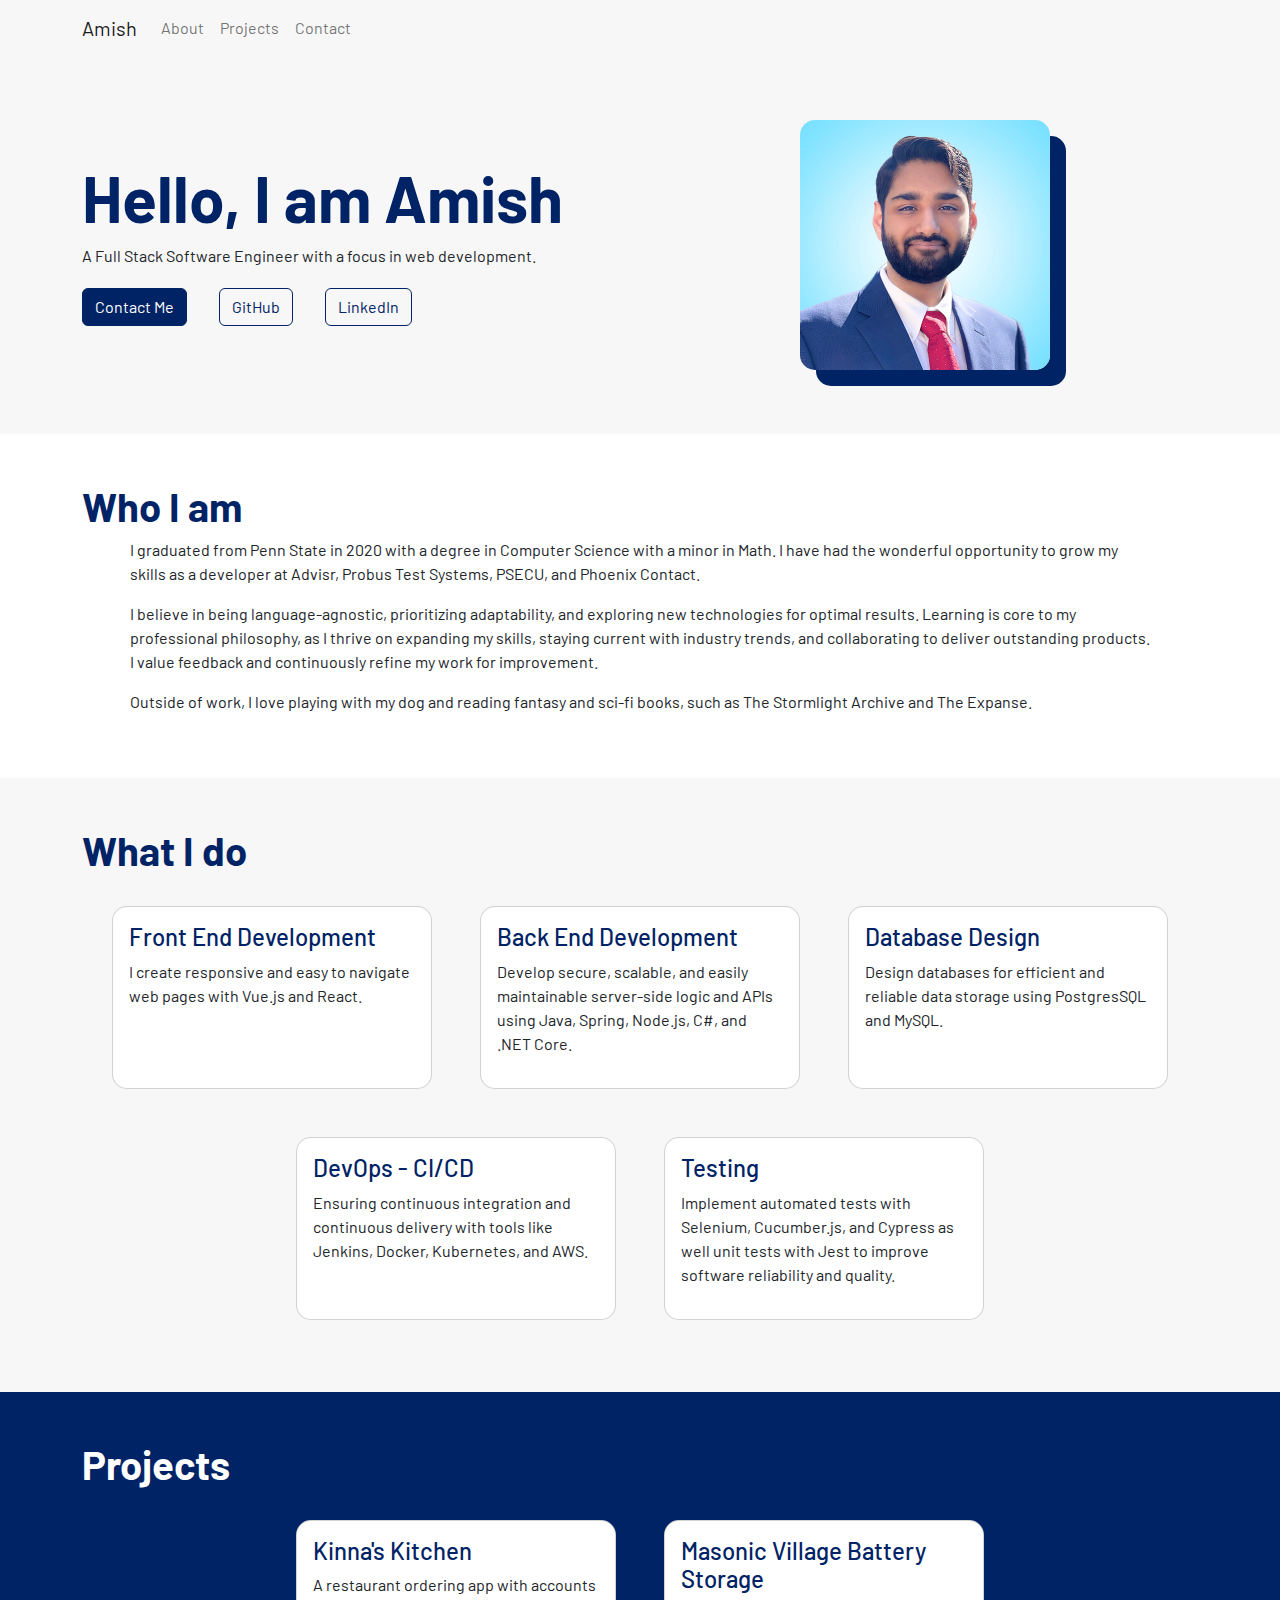
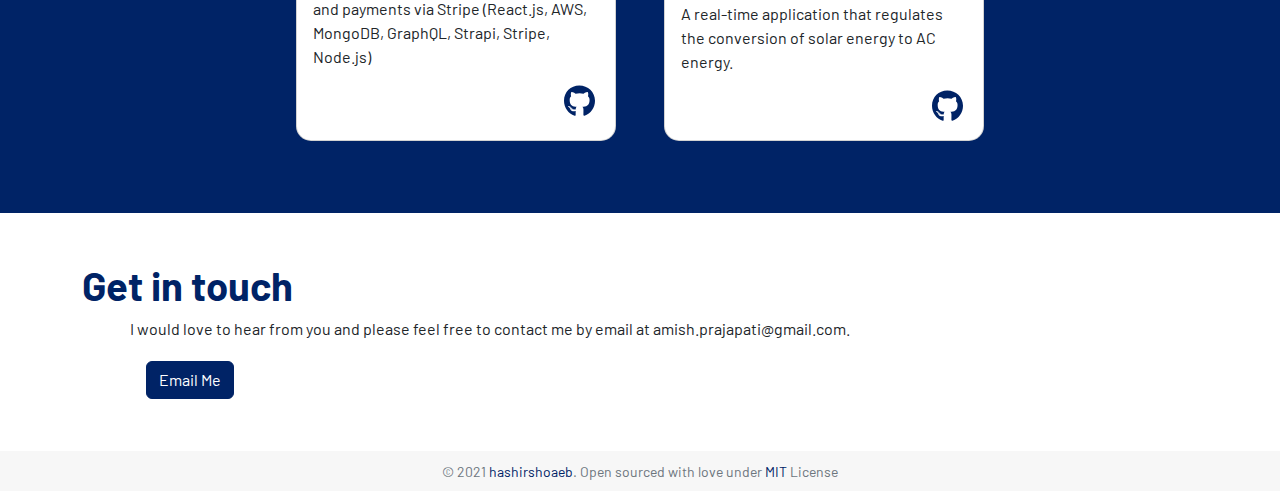
==== index.html @ dc8cf190 "Updates" ====
<!DOCTYPE html><html><head><meta charSet="utf-8"/><meta name="viewport" content="width=device-width"/><title>Amish Prajapati | Full Stack Software Engineer | Web Developer</title><meta name="description" content="A Full Stack Software Engineer with a focus in web development."/><meta property="og:title" content="Amish Prajapati | Full Stack Software Engineer | Web Developer"/><meta property="og:description" content="A Full Stack Software Engineer with a focus in web development."/><meta property="og:image" content="/_next/static/media/profile.7650e3c0.png"/><meta property="og:type" content="website"/><meta name="next-head-count" content="8"/><link rel="preload" href="/_next/static/css/49a6099f6799480f.css" as="style"/><link rel="stylesheet" href="/_next/static/css/49a6099f6799480f.css" data-n-g=""/><noscript data-n-css=""></noscript><script defer="" nomodule="" src="/_next/static/chunks/polyfills-c67a75d1b6f99dc8.js"></script><script src="/_next/static/chunks/webpack-69bfa6990bb9e155.js" defer=""></script><script src="/_next/static/chunks/framework-7dc8a65f4a0cda33.js" defer=""></script><script src="/_next/static/chunks/main-84ef8f6faac559d3.js" defer=""></script><script src="/_next/static/chunks/pages/_app-29bc13de28cf3fe8.js" defer=""></script><script src="/_next/static/chunks/2cca2479-0b9010b19bee902e.js" defer=""></script><script src="/_next/static/chunks/574-2538001f65255a58.js" defer=""></script><script src="/_next/static/chunks/603-ee7dd379760e349b.js" defer=""></script><script src="/_next/static/chunks/pages/index-b92c505ffea63fda.js" defer=""></script><script src="/_next/static/3Va-01uq39FI0SkA3np3D/_buildManifest.js" defer=""></script><script src="/_next/static/3Va-01uq39FI0SkA3np3D/_ssgManifest.js" defer=""></script></head><body><div id="__next"><nav class="navbar navbar-expand-sm navbar-light bg-secondary"><div class="container"><a class="navbar-brand" href="/"><span class="">Amish</span></a><button class="custom-toggler navbar-toggler" type="button" data-toggle="collapse" data-target="#navbarsExample09" aria-controls="navbarsExample09" aria-expanded="false" aria-label="Toggle navigation"><span class="navbar-toggler-icon"></span></button><div class="collapse navbar-collapse" id="navbarsExample09"><div class="navbar-nav"><a class="nav-link" href="/#about">About</a><a class="nav-link" href="/#projects">Projects</a><a class="nav-link" href="/#contact">Contact</a></div></div></div></nav><div class="bg-secondary py-5 px-5"><div class="container"><div class=" row align-items-center"><div class="col-sm-6"><h1 class="text-primary fw-bold display-3">Hello, I am Amish</h1><p>A Full Stack Software Engineer with a focus in web development.</p><div class="text-left"><a class="btn btn-primary my-1 me-3" href="/#contact">Contact Me</a><a target="_blank" rel="noreferrer" class="btn btn-outline-primary my-1 mx-3" href="https://github.com/amishpr/">GitHub</a><a target="_blank" rel="noreferrer" class="btn btn-outline-primary my-1 mx-3" href="https://www.linkedin.com/in/amish-prajapati/">LinkedIn</a></div></div><div class="col-sm-6 text-center"><img class="img-fluid my-3 card-image" width="250" height="250" src="/_next/static/media/profile.7650e3c0.png" alt="profile of Amish Prajapati"/></div></div></div></div><div id="about" class="bg-white py-5 px-5"><div class="container"><h1 class="text-primary fw-bold">Who I am</h1><div class="px-sm-5"><p>I graduated from Penn State in 2020 with a degree in Computer Science with a minor in Math. I have had the wonderful opportunity to grow my skills as a developer at Advisr, Probus Test Systems, PSECU, and Phoenix Contact.</p><p>I believe in being language-agnostic, prioritizing adaptability, and exploring new technologies for optimal results. Learning is core to my professional philosophy, as I thrive on expanding my skills, staying current with industry trends, and collaborating to deliver outstanding products. I value feedback and continuously refine my work for improvement.</p><p>Outside of work, I love playing with my dog and reading fantasy and sci-fi books, such as The Stormlight Archive and The Expanse.</p></div></div></div><div id="skills" class="bg-secondary py-5 px-5"><div class="container"><h1 class="text-primary fw-bold">What I do</h1><div class="d-flex flex-row flex-wrap justify-content-center"><div class="card py-3 px-3 mx-sm-4 my-4 card-work" style="width:20rem"><h4 class="text-primary">Front End Development</h4><p class="text-dark">I create responsive and easy to navigate web pages with Vue.js and React.</p><div class="text-end"></div></div><div class="card py-3 px-3 mx-sm-4 my-4 card-work" style="width:20rem"><h4 class="text-primary">Back End Development</h4><p class="text-dark">Develop secure, scalable, and easily maintainable server-side logic and APIs using Java, Spring, Node.js, C#, and .NET Core.</p><div class="text-end"></div></div><div class="card py-3 px-3 mx-sm-4 my-4 card-work" style="width:20rem"><h4 class="text-primary">Database Design</h4><p class="text-dark">Design databases for efficient and reliable data storage using PostgresSQL and MySQL.</p><div class="text-end"></div></div><div class="card py-3 px-3 mx-sm-4 my-4 card-work" style="width:20rem"><h4 class="text-primary">DevOps - CI/CD</h4><p class="text-dark">Ensuring continuous integration and continuous delivery with tools like Jenkins, Docker, Kubernetes, and AWS.</p><div class="text-end"></div></div><div class="card py-3 px-3 mx-sm-4 my-4 card-work" style="width:20rem"><h4 class="text-primary">Testing</h4><p class="text-dark">Implement automated tests with Selenium, Cucumber.js, and Cypress as well unit tests with Jest to improve software reliability and quality.</p><div class="text-end"></div></div></div></div></div><div id="projects" class="bg-primary py-5 px-5"><div class="container"><h1 class="text-light fw-bold">Projects</h1><div class="d-flex flex-row flex-wrap justify-content-center"><div class="card py-3 px-3 mx-sm-4 my-4 card-work" style="width:20rem"><h4 class="text-primary">Kinna&#x27;s Kitchen</h4><p class="text-dark">A restaurant ordering app with accounts and payments via Stripe (React.js, AWS, MongoDB, GraphQL, Strapi, Stripe, Node.js)</p><div class="text-end"><a target="_blank" rel="noreferrer" href="https://github.com/amishpr/kinnas-kitchen"><svg aria-hidden="true" focusable="false" data-prefix="fab" data-icon="github" class="svg-inline--fa fa-github fa-2x icon-style mx-1" role="img" xmlns="http://www.w3.org/2000/svg" viewBox="0 0 496 512"><path fill="currentColor" d="M165.9 397.4c0 2-2.3 3.6-5.2 3.6-3.3.3-5.6-1.3-5.6-3.6 0-2 2.3-3.6 5.2-3.6 3-.3 5.6 1.3 5.6 3.6zm-31.1-4.5c-.7 2 1.3 4.3 4.3 4.9 2.6 1 5.6 0 6.2-2s-1.3-4.3-4.3-5.2c-2.6-.7-5.5.3-6.2 2.3zm44.2-1.7c-2.9.7-4.9 2.6-4.6 4.9.3 2 2.9 3.3 5.9 2.6 2.9-.7 4.9-2.6 4.6-4.6-.3-1.9-3-3.2-5.9-2.9zM244.8 8C106.1 8 0 113.3 0 252c0 110.9 69.8 205.8 169.5 239.2 12.8 2.3 17.3-5.6 17.3-12.1 0-6.2-.3-40.4-.3-61.4 0 0-70 15-84.7-29.8 0 0-11.4-29.1-27.8-36.6 0 0-22.9-15.7 1.6-15.4 0 0 24.9 2 38.6 25.8 21.9 38.6 58.6 27.5 72.9 20.9 2.3-16 8.8-27.1 16-33.7-55.9-6.2-112.3-14.3-112.3-110.5 0-27.5 7.6-41.3 23.6-58.9-2.6-6.5-11.1-33.3 2.6-67.9 20.9-6.5 69 27 69 27 20-5.6 41.5-8.5 62.8-8.5s42.8 2.9 62.8 8.5c0 0 48.1-33.6 69-27 13.7 34.7 5.2 61.4 2.6 67.9 16 17.7 25.8 31.5 25.8 58.9 0 96.5-58.9 104.2-114.8 110.5 9.2 7.9 17 22.9 17 46.4 0 33.7-.3 75.4-.3 83.6 0 6.5 4.6 14.4 17.3 12.1C428.2 457.8 496 362.9 496 252 496 113.3 383.5 8 244.8 8zM97.2 352.9c-1.3 1-1 3.3.7 5.2 1.6 1.6 3.9 2.3 5.2 1 1.3-1 1-3.3-.7-5.2-1.6-1.6-3.9-2.3-5.2-1zm-10.8-8.1c-.7 1.3.3 2.9 2.3 3.9 1.6 1 3.6.7 4.3-.7.7-1.3-.3-2.9-2.3-3.9-2-.6-3.6-.3-4.3.7zm32.4 35.6c-1.6 1.3-1 4.3 1.3 6.2 2.3 2.3 5.2 2.6 6.5 1 1.3-1.3.7-4.3-1.3-6.2-2.2-2.3-5.2-2.6-6.5-1zm-11.4-14.7c-1.6 1-1.6 3.6 0 5.9 1.6 2.3 4.3 3.3 5.6 2.3 1.6-1.3 1.6-3.9 0-6.2-1.4-2.3-4-3.3-5.6-2z"></path></svg></a></div></div><div class="card py-3 px-3 mx-sm-4 my-4 card-work" style="width:20rem"><h4 class="text-primary">Masonic Village Battery Storage</h4><p class="text-dark">A real-time application that regulates the conversion of solar energy to AC energy.</p><div class="text-end"><a target="_blank" rel="noreferrer" href="https://amishpr.github.io/Masonic-Village-Battery-Storage/"><svg aria-hidden="true" focusable="false" data-prefix="fab" data-icon="github" class="svg-inline--fa fa-github fa-2x icon-style mx-1" role="img" xmlns="http://www.w3.org/2000/svg" viewBox="0 0 496 512"><path fill="currentColor" d="M165.9 397.4c0 2-2.3 3.6-5.2 3.6-3.3.3-5.6-1.3-5.6-3.6 0-2 2.3-3.6 5.2-3.6 3-.3 5.6 1.3 5.6 3.6zm-31.1-4.5c-.7 2 1.3 4.3 4.3 4.9 2.6 1 5.6 0 6.2-2s-1.3-4.3-4.3-5.2c-2.6-.7-5.5.3-6.2 2.3zm44.2-1.7c-2.9.7-4.9 2.6-4.6 4.9.3 2 2.9 3.3 5.9 2.6 2.9-.7 4.9-2.6 4.6-4.6-.3-1.9-3-3.2-5.9-2.9zM244.8 8C106.1 8 0 113.3 0 252c0 110.9 69.8 205.8 169.5 239.2 12.8 2.3 17.3-5.6 17.3-12.1 0-6.2-.3-40.4-.3-61.4 0 0-70 15-84.7-29.8 0 0-11.4-29.1-27.8-36.6 0 0-22.9-15.7 1.6-15.4 0 0 24.9 2 38.6 25.8 21.9 38.6 58.6 27.5 72.9 20.9 2.3-16 8.8-27.1 16-33.7-55.9-6.2-112.3-14.3-112.3-110.5 0-27.5 7.6-41.3 23.6-58.9-2.6-6.5-11.1-33.3 2.6-67.9 20.9-6.5 69 27 69 27 20-5.6 41.5-8.5 62.8-8.5s42.8 2.9 62.8 8.5c0 0 48.1-33.6 69-27 13.7 34.7 5.2 61.4 2.6 67.9 16 17.7 25.8 31.5 25.8 58.9 0 96.5-58.9 104.2-114.8 110.5 9.2 7.9 17 22.9 17 46.4 0 33.7-.3 75.4-.3 83.6 0 6.5 4.6 14.4 17.3 12.1C428.2 457.8 496 362.9 496 252 496 113.3 383.5 8 244.8 8zM97.2 352.9c-1.3 1-1 3.3.7 5.2 1.6 1.6 3.9 2.3 5.2 1 1.3-1 1-3.3-.7-5.2-1.6-1.6-3.9-2.3-5.2-1zm-10.8-8.1c-.7 1.3.3 2.9 2.3 3.9 1.6 1 3.6.7 4.3-.7.7-1.3-.3-2.9-2.3-3.9-2-.6-3.6-.3-4.3.7zm32.4 35.6c-1.6 1.3-1 4.3 1.3 6.2 2.3 2.3 5.2 2.6 6.5 1 1.3-1.3.7-4.3-1.3-6.2-2.2-2.3-5.2-2.6-6.5-1zm-11.4-14.7c-1.6 1-1.6 3.6 0 5.9 1.6 2.3 4.3 3.3 5.6 2.3 1.6-1.3 1.6-3.9 0-6.2-1.4-2.3-4-3.3-5.6-2z"></path></svg></a></div></div></div></div></div><div id="contact" class="bg-white py-5 px-5"><div class="container"><h1 class="text-primary fw-bold">Get in touch</h1><div class="px-sm-5"><p>I would love to hear from you and please feel free to contact me by email at amish.prajapati@gmail.com.</p><div class=""><a class="btn btn-primary my-1 mx-3" href="mailto:amish.prajapati@gmail.com">Email Me</a></div></div></div></div><footer class="bg-secondary text-center py-2 px-5"><div class="container text-muted"><small>© 2021 <!-- --> <a href="https://github.com/hashirshoaeb">hashirshoaeb</a>. Open sourced with love under <!-- --> <a href="https://github.com/hashirshoaeb/portfolio/blob/main/LICENSE">MIT</a> <!-- --> License</small></div></footer></div><script id="__NEXT_DATA__" type="application/json">{"props":{"pageProps":{}},"page":"/","query":{},"buildId":"3Va-01uq39FI0SkA3np3D","nextExport":true,"autoExport":true,"isFallback":false,"scriptLoader":[]}</script></body></html>
---- _next/static/css/49a6099f6799480f.css ----
@import"https://fonts.googleapis.com/css2?family=Barlow:wght@400;700&display=swap";:root{--bs-blue:#0d6efd;--bs-indigo:#6610f2;--bs-purple:#6f42c1;--bs-pink:#d63384;--bs-red:#dc3545;--bs-orange:#fd7e14;--bs-yellow:#ffc107;--bs-green:#198754;--bs-teal:#20c997;--bs-cyan:#0dcaf0;--bs-black:#000;--bs-white:#fff;--bs-gray:#6c757d;--bs-gray-dark:#343a40;--bs-gray-100:#f8f9fa;--bs-gray-200:#e9ecef;--bs-gray-300:#dee2e6;--bs-gray-400:#ced4da;--bs-gray-500:#adb5bd;--bs-gray-600:#6c757d;--bs-gray-700:#495057;--bs-gray-800:#343a40;--bs-gray-900:#212529;--bs-primary:#002366;--bs-secondary:#f7f7f7;--bs-success:#198754;--bs-info:#0dcaf0;--bs-warning:#ffc107;--bs-danger:#dc3545;--bs-light:#fff;--bs-dark:#212529;--bs-primary-rgb:0,35,102;--bs-secondary-rgb:247,247,247;--bs-success-rgb:25,135,84;--bs-info-rgb:13,202,240;--bs-warning-rgb:255,193,7;--bs-danger-rgb:220,53,69;--bs-light-rgb:255,255,255;--bs-dark-rgb:33,37,41;--bs-white-rgb:255,255,255;--bs-black-rgb:0,0,0;--bs-body-color-rgb:33,37,41;--bs-body-bg-rgb:255,255,255;--bs-font-sans-serif:-apple-system,"Barlow",sans-serif,"Apple Color Emoji","Segoe UI Emoji","Segoe UI Symbol","Noto Color Emoji";--bs-font-monospace:SFMono-Regular,Menlo,Monaco,Consolas,"Liberation Mono","Courier New",monospace;--bs-gradient:linear-gradient(180deg,hsla(0,0%,100%,.15),hsla(0,0%,100%,0));--bs-body-font-family:var(--bs-font-sans-serif);--bs-body-font-size:1rem;--bs-body-font-weight:400;--bs-body-line-height:1.5;--bs-body-color:#212529;--bs-body-bg:#fff;--bs-border-width:1px;--bs-border-style:solid;--bs-border-color:#dee2e6;--bs-border-color-translucent:rgba(0,0,0,.175);--bs-border-radius:0.375rem;--bs-border-radius-sm:0.25rem;--bs-border-radius-lg:0.5rem;--bs-border-radius-xl:1rem;--bs-border-radius-2xl:2rem;--bs-border-radius-pill:50rem;--bs-link-color:#002366;--bs-link-hover-color:#001c52;--bs-code-color:#d63384;--bs-highlight-bg:#fff3cd}*,:after,:before{box-sizing:border-box}@media(prefers-reduced-motion:no-preference){:root{scroll-behavior:smooth}}body{font-family:var(--bs-body-font-family);font-size:var(--bs-body-font-size);font-weight:var(--bs-body-font-weight);line-height:var(--bs-body-line-height);color:var(--bs-body-color);text-align:var(--bs-body-text-align);background-color:var(--bs-body-bg);-webkit-text-size-adjust:100%;-webkit-tap-highlight-color:rgba(0,0,0,0)}hr{margin:1rem 0;color:inherit;border:0;border-top:1px solid;opacity:.25}.h1,.h2,.h3,.h4,.h5,.h6,h1,h2,h3,h4,h5,h6{margin-top:0;margin-bottom:.5rem;font-weight:500;line-height:1.2}.h1,h1{font-size:calc(1.375rem + 1.5vw)}@media(min-width:1200px){.h1,h1{font-size:2.5rem}}.h2,h2{font-size:calc(1.325rem + .9vw)}@media(min-width:1200px){.h2,h2{font-size:2rem}}.h3,h3{font-size:calc(1.3rem + .6vw)}@media(min-width:1200px){.h3,h3{font-size:1.75rem}}.h4,h4{font-size:calc(1.275rem + .3vw)}@media(min-width:1200px){.h4,h4{font-size:1.5rem}}.h5,h5{font-size:1.25rem}.h6,h6{font-size:1rem}p{margin-top:0;margin-bottom:1rem}abbr[title]{-webkit-text-decoration:underline dotted;text-decoration:underline dotted;cursor:help;-webkit-text-decoration-skip-ink:none;text-decoration-skip-ink:none}address{margin-bottom:1rem;font-style:normal;line-height:inherit}ol,ul{padding-left:2rem}dl,ol,ul{margin-top:0;margin-bottom:1rem}ol ol,ol ul,ul ol,ul ul{margin-bottom:0}dt{font-weight:700}dd{margin-bottom:.5rem;margin-left:0}blockquote{margin:0 0 1rem}b,strong{font-weight:bolder}.small,small{font-size:.875em}.mark,mark{padding:.1875em;background-color:var(--bs-highlight-bg)}sub,sup{position:relative;font-size:.75em;line-height:0;vertical-align:baseline}sub{bottom:-.25em}sup{top:-.5em}a{color:var(--bs-link-color);text-decoration:underline}a:hover{color:var(--bs-link-hover-color)}a:not([href]):not([class]),a:not([href]):not([class]):hover{color:inherit;text-decoration:none}code,kbd,pre,samp{font-family:var(--bs-font-monospace);font-size:1em}pre{display:block;margin-top:0;margin-bottom:1rem;overflow:auto;font-size:.875em}pre code{font-size:inherit;color:inherit;word-break:normal}code{font-size:.875em;color:var(--bs-code-color);word-wrap:break-word}a>code{color:inherit}kbd{padding:.1875rem .375rem;font-size:.875em;color:var(--bs-body-bg);background-color:var(--bs-body-color);border-radius:.25rem}kbd kbd{padding:0;font-size:1em}figure{margin:0 0 1rem}img,svg{vertical-align:middle}table{caption-side:bottom;border-collapse:collapse}caption{padding-top:.5rem;padding-bottom:.5rem;color:#6c757d;text-align:left}th{text-align:inherit;text-align:-webkit-match-parent}tbody,td,tfoot,th,thead,tr{border:0 solid;border-color:inherit}label{display:inline-block}button{border-radius:0}button:focus:not(:focus-visible){outline:0}button,input,optgroup,select,textarea{margin:0;font-family:inherit;font-size:inherit;line-height:inherit}button,select{text-transform:none}[role=button]{cursor:pointer}select{word-wrap:normal}select:disabled{opacity:1}[list]:not([type=date]):not([type=datetime-local]):not([type=month]):not([type=week]):not([type=time])::-webkit-calendar-picker-indicator{display:none!important}[type=button],[type=reset],[type=submit],button{-webkit-appearance:button}[type=button]:not(:disabled),[type=reset]:not(:disabled),[type=submit]:not(:disabled),button:not(:disabled){cursor:pointer}::-moz-focus-inner{padding:0;border-style:none}textarea{resize:vertical}fieldset{min-width:0;padding:0;margin:0;border:0}legend{float:left;width:100%;padding:0;margin-bottom:.5rem;font-size:calc(1.275rem + .3vw);line-height:inherit}@media(min-width:1200px){legend{font-size:1.5rem}}legend+*{clear:left}::-webkit-datetime-edit-day-field,::-webkit-datetime-edit-fields-wrapper,::-webkit-datetime-edit-hour-field,::-webkit-datetime-edit-minute,::-webkit-datetime-edit-month-field,::-webkit-datetime-edit-text,::-webkit-datetime-edit-year-field{padding:0}::-webkit-inner-spin-button{height:auto}[type=search]{outline-offset:-2px;-webkit-appearance:textfield}::-webkit-search-decoration{-webkit-appearance:none}::-webkit-color-swatch-wrapper{padding:0}::-webkit-file-upload-button{font:inherit;-webkit-appearance:button}::file-selector-button{font:inherit;-webkit-appearance:button}output{display:inline-block}iframe{border:0}summary{display:list-item;cursor:pointer}progress{vertical-align:baseline}[hidden]{display:none!important}.lead{font-size:1.25rem;font-weight:300}.display-1{font-size:calc(1.625rem + 4.5vw);font-weight:300;line-height:1.2}@media(min-width:1200px){.display-1{font-size:5rem}}.display-2{font-size:calc(1.575rem + 3.9vw);font-weight:300;line-height:1.2}@media(min-width:1200px){.display-2{font-size:4.5rem}}.display-3{font-size:calc(1.525rem + 3.3vw);font-weight:300;line-height:1.2}@media(min-width:1200px){.display-3{font-size:4rem}}.display-4{font-size:calc(1.475rem + 2.7vw);font-weight:300;line-height:1.2}@media(min-width:1200px){.display-4{font-size:3.5rem}}.display-5{font-size:calc(1.425rem + 2.1vw);font-weight:300;line-height:1.2}@media(min-width:1200px){.display-5{font-size:3rem}}.display-6{font-size:calc(1.375rem + 1.5vw);font-weight:300;line-height:1.2}@media(min-width:1200px){.display-6{font-size:2.5rem}}.list-inline,.list-unstyled{padding-left:0;list-style:none}.list-inline-item{display:inline-block}.list-inline-item:not(:last-child){margin-right:.5rem}.initialism{font-size:.875em;text-transform:uppercase}.blockquote{margin-bottom:1rem;font-size:1.25rem}.blockquote>:last-child{margin-bottom:0}.blockquote-footer{margin-top:-1rem;margin-bottom:1rem;font-size:.875em;color:#6c757d}.blockquote-footer:before{content:"— "}.img-fluid,.img-thumbnail{max-width:100%;height:auto}.img-thumbnail{padding:.25rem;background-color:#fff;border:1px solid var(--bs-border-color);border-radius:.375rem}.figure{display:inline-block}.figure-img{margin-bottom:.5rem;line-height:1}.figure-caption{font-size:.875em;color:#6c757d}.container,.container-fluid,.container-lg,.container-md,.container-sm,.container-xl,.container-xxl{--bs-gutter-x:1.5rem;--bs-gutter-y:0;width:100%;padding-right:calc(var(--bs-gutter-x)*.5);padding-left:calc(var(--bs-gutter-x)*.5);margin-right:auto;margin-left:auto}@media(min-width:576px){.container,.container-sm{max-width:540px}}@media(min-width:768px){.container,.container-md,.container-sm{max-width:720px}}@media(min-width:992px){.container,.container-lg,.container-md,.container-sm{max-width:960px}}@media(min-width:1200px){.container,.container-lg,.container-md,.container-sm,.container-xl{max-width:1140px}}@media(min-width:1400px){.container,.container-lg,.container-md,.container-sm,.container-xl,.container-xxl{max-width:1320px}}.row{--bs-gutter-x:1.5rem;--bs-gutter-y:0;display:flex;flex-wrap:wrap;margin-top:calc(-1*var(--bs-gutter-y));margin-right:calc(-.5*var(--bs-gutter-x));margin-left:calc(-.5*var(--bs-gutter-x))}.row>*{flex-shrink:0;width:100%;max-width:100%;padding-right:calc(var(--bs-gutter-x)*.5);padding-left:calc(var(--bs-gutter-x)*.5);margin-top:var(--bs-gutter-y)}.col{flex:1 0}.row-cols-auto>*{flex:0 0 auto;width:auto}.row-cols-1>*{flex:0 0 auto;width:100%}.row-cols-2>*{flex:0 0 auto;width:50%}.row-cols-3>*{flex:0 0 auto;width:33.3333333333%}.row-cols-4>*{flex:0 0 auto;width:25%}.row-cols-5>*{flex:0 0 auto;width:20%}.row-cols-6>*{flex:0 0 auto;width:16.6666666667%}.col-auto{flex:0 0 auto;width:auto}.col-1{flex:0 0 auto;width:8.33333333%}.col-2{flex:0 0 auto;width:16.66666667%}.col-3{flex:0 0 auto;width:25%}.col-4{flex:0 0 auto;width:33.33333333%}.col-5{flex:0 0 auto;width:41.66666667%}.col-6{flex:0 0 auto;width:50%}.col-7{flex:0 0 auto;width:58.33333333%}.col-8{flex:0 0 auto;width:66.66666667%}.col-9{flex:0 0 auto;width:75%}.col-10{flex:0 0 auto;width:83.33333333%}.col-11{flex:0 0 auto;width:91.66666667%}.col-12{flex:0 0 auto;width:100%}.offset-1{margin-left:8.33333333%}.offset-2{margin-left:16.66666667%}.offset-3{margin-left:25%}.offset-4{margin-left:33.33333333%}.offset-5{margin-left:41.66666667%}.offset-6{margin-left:50%}.offset-7{margin-left:58.33333333%}.offset-8{margin-left:66.66666667%}.offset-9{margin-left:75%}.offset-10{margin-left:83.33333333%}.offset-11{margin-left:91.66666667%}.g-0,.gx-0{--bs-gutter-x:0}.g-0,.gy-0{--bs-gutter-y:0}.g-1,.gx-1{--bs-gutter-x:0.25rem}.g-1,.gy-1{--bs-gutter-y:0.25rem}.g-2,.gx-2{--bs-gutter-x:0.5rem}.g-2,.gy-2{--bs-gutter-y:0.5rem}.g-3,.gx-3{--bs-gutter-x:1rem}.g-3,.gy-3{--bs-gutter-y:1rem}.g-4,.gx-4{--bs-gutter-x:1.5rem}.g-4,.gy-4{--bs-gutter-y:1.5rem}.g-5,.gx-5{--bs-gutter-x:3rem}.g-5,.gy-5{--bs-gutter-y:3rem}@media(min-width:576px){.col-sm{flex:1 0}.row-cols-sm-auto>*{flex:0 0 auto;width:auto}.row-cols-sm-1>*{flex:0 0 auto;width:100%}.row-cols-sm-2>*{flex:0 0 auto;width:50%}.row-cols-sm-3>*{flex:0 0 auto;width:33.3333333333%}.row-cols-sm-4>*{flex:0 0 auto;width:25%}.row-cols-sm-5>*{flex:0 0 auto;width:20%}.row-cols-sm-6>*{flex:0 0 auto;width:16.6666666667%}.col-sm-auto{flex:0 0 auto;width:auto}.col-sm-1{flex:0 0 auto;width:8.33333333%}.col-sm-2{flex:0 0 auto;width:16.66666667%}.col-sm-3{flex:0 0 auto;width:25%}.col-sm-4{flex:0 0 auto;width:33.33333333%}.col-sm-5{flex:0 0 auto;width:41.66666667%}.col-sm-6{flex:0 0 auto;width:50%}.col-sm-7{flex:0 0 auto;width:58.33333333%}.col-sm-8{flex:0 0 auto;width:66.66666667%}.col-sm-9{flex:0 0 auto;width:75%}.col-sm-10{flex:0 0 auto;width:83.33333333%}.col-sm-11{flex:0 0 auto;width:91.66666667%}.col-sm-12{flex:0 0 auto;width:100%}.offset-sm-0{margin-left:0}.offset-sm-1{margin-left:8.33333333%}.offset-sm-2{margin-left:16.66666667%}.offset-sm-3{margin-left:25%}.offset-sm-4{margin-left:33.33333333%}.offset-sm-5{margin-left:41.66666667%}.offset-sm-6{margin-left:50%}.offset-sm-7{margin-left:58.33333333%}.offset-sm-8{margin-left:66.66666667%}.offset-sm-9{margin-left:75%}.offset-sm-10{margin-left:83.33333333%}.offset-sm-11{margin-left:91.66666667%}.g-sm-0,.gx-sm-0{--bs-gutter-x:0}.g-sm-0,.gy-sm-0{--bs-gutter-y:0}.g-sm-1,.gx-sm-1{--bs-gutter-x:0.25rem}.g-sm-1,.gy-sm-1{--bs-gutter-y:0.25rem}.g-sm-2,.gx-sm-2{--bs-gutter-x:0.5rem}.g-sm-2,.gy-sm-2{--bs-gutter-y:0.5rem}.g-sm-3,.gx-sm-3{--bs-gutter-x:1rem}.g-sm-3,.gy-sm-3{--bs-gutter-y:1rem}.g-sm-4,.gx-sm-4{--bs-gutter-x:1.5rem}.g-sm-4,.gy-sm-4{--bs-gutter-y:1.5rem}.g-sm-5,.gx-sm-5{--bs-gutter-x:3rem}.g-sm-5,.gy-sm-5{--bs-gutter-y:3rem}}@media(min-width:768px){.col-md{flex:1 0}.row-cols-md-auto>*{flex:0 0 auto;width:auto}.row-cols-md-1>*{flex:0 0 auto;width:100%}.row-cols-md-2>*{flex:0 0 auto;width:50%}.row-cols-md-3>*{flex:0 0 auto;width:33.3333333333%}.row-cols-md-4>*{flex:0 0 auto;width:25%}.row-cols-md-5>*{flex:0 0 auto;width:20%}.row-cols-md-6>*{flex:0 0 auto;width:16.6666666667%}.col-md-auto{flex:0 0 auto;width:auto}.col-md-1{flex:0 0 auto;width:8.33333333%}.col-md-2{flex:0 0 auto;width:16.66666667%}.col-md-3{flex:0 0 auto;width:25%}.col-md-4{flex:0 0 auto;width:33.33333333%}.col-md-5{flex:0 0 auto;width:41.66666667%}.col-md-6{flex:0 0 auto;width:50%}.col-md-7{flex:0 0 auto;width:58.33333333%}.col-md-8{flex:0 0 auto;width:66.66666667%}.col-md-9{flex:0 0 auto;width:75%}.col-md-10{flex:0 0 auto;width:83.33333333%}.col-md-11{flex:0 0 auto;width:91.66666667%}.col-md-12{flex:0 0 auto;width:100%}.offset-md-0{margin-left:0}.offset-md-1{margin-left:8.33333333%}.offset-md-2{margin-left:16.66666667%}.offset-md-3{margin-left:25%}.offset-md-4{margin-left:33.33333333%}.offset-md-5{margin-left:41.66666667%}.offset-md-6{margin-left:50%}.offset-md-7{margin-left:58.33333333%}.offset-md-8{margin-left:66.66666667%}.offset-md-9{margin-left:75%}.offset-md-10{margin-left:83.33333333%}.offset-md-11{margin-left:91.66666667%}.g-md-0,.gx-md-0{--bs-gutter-x:0}.g-md-0,.gy-md-0{--bs-gutter-y:0}.g-md-1,.gx-md-1{--bs-gutter-x:0.25rem}.g-md-1,.gy-md-1{--bs-gutter-y:0.25rem}.g-md-2,.gx-md-2{--bs-gutter-x:0.5rem}.g-md-2,.gy-md-2{--bs-gutter-y:0.5rem}.g-md-3,.gx-md-3{--bs-gutter-x:1rem}.g-md-3,.gy-md-3{--bs-gutter-y:1rem}.g-md-4,.gx-md-4{--bs-gutter-x:1.5rem}.g-md-4,.gy-md-4{--bs-gutter-y:1.5rem}.g-md-5,.gx-md-5{--bs-gutter-x:3rem}.g-md-5,.gy-md-5{--bs-gutter-y:3rem}}@media(min-width:992px){.col-lg{flex:1 0}.row-cols-lg-auto>*{flex:0 0 auto;width:auto}.row-cols-lg-1>*{flex:0 0 auto;width:100%}.row-cols-lg-2>*{flex:0 0 auto;width:50%}.row-cols-lg-3>*{flex:0 0 auto;width:33.3333333333%}.row-cols-lg-4>*{flex:0 0 auto;width:25%}.row-cols-lg-5>*{flex:0 0 auto;width:20%}.row-cols-lg-6>*{flex:0 0 auto;width:16.6666666667%}.col-lg-auto{flex:0 0 auto;width:auto}.col-lg-1{flex:0 0 auto;width:8.33333333%}.col-lg-2{flex:0 0 auto;width:16.66666667%}.col-lg-3{flex:0 0 auto;width:25%}.col-lg-4{flex:0 0 auto;width:33.33333333%}.col-lg-5{flex:0 0 auto;width:41.66666667%}.col-lg-6{flex:0 0 auto;width:50%}.col-lg-7{flex:0 0 auto;width:58.33333333%}.col-lg-8{flex:0 0 auto;width:66.66666667%}.col-lg-9{flex:0 0 auto;width:75%}.col-lg-10{flex:0 0 auto;width:83.33333333%}.col-lg-11{flex:0 0 auto;width:91.66666667%}.col-lg-12{flex:0 0 auto;width:100%}.offset-lg-0{margin-left:0}.offset-lg-1{margin-left:8.33333333%}.offset-lg-2{margin-left:16.66666667%}.offset-lg-3{margin-left:25%}.offset-lg-4{margin-left:33.33333333%}.offset-lg-5{margin-left:41.66666667%}.offset-lg-6{margin-left:50%}.offset-lg-7{margin-left:58.33333333%}.offset-lg-8{margin-left:66.66666667%}.offset-lg-9{margin-left:75%}.offset-lg-10{margin-left:83.33333333%}.offset-lg-11{margin-left:91.66666667%}.g-lg-0,.gx-lg-0{--bs-gutter-x:0}.g-lg-0,.gy-lg-0{--bs-gutter-y:0}.g-lg-1,.gx-lg-1{--bs-gutter-x:0.25rem}.g-lg-1,.gy-lg-1{--bs-gutter-y:0.25rem}.g-lg-2,.gx-lg-2{--bs-gutter-x:0.5rem}.g-lg-2,.gy-lg-2{--bs-gutter-y:0.5rem}.g-lg-3,.gx-lg-3{--bs-gutter-x:1rem}.g-lg-3,.gy-lg-3{--bs-gutter-y:1rem}.g-lg-4,.gx-lg-4{--bs-gutter-x:1.5rem}.g-lg-4,.gy-lg-4{--bs-gutter-y:1.5rem}.g-lg-5,.gx-lg-5{--bs-gutter-x:3rem}.g-lg-5,.gy-lg-5{--bs-gutter-y:3rem}}@media(min-width:1200px){.col-xl{flex:1 0}.row-cols-xl-auto>*{flex:0 0 auto;width:auto}.row-cols-xl-1>*{flex:0 0 auto;width:100%}.row-cols-xl-2>*{flex:0 0 auto;width:50%}.row-cols-xl-3>*{flex:0 0 auto;width:33.3333333333%}.row-cols-xl-4>*{flex:0 0 auto;width:25%}.row-cols-xl-5>*{flex:0 0 auto;width:20%}.row-cols-xl-6>*{flex:0 0 auto;width:16.6666666667%}.col-xl-auto{flex:0 0 auto;width:auto}.col-xl-1{flex:0 0 auto;width:8.33333333%}.col-xl-2{flex:0 0 auto;width:16.66666667%}.col-xl-3{flex:0 0 auto;width:25%}.col-xl-4{flex:0 0 auto;width:33.33333333%}.col-xl-5{flex:0 0 auto;width:41.66666667%}.col-xl-6{flex:0 0 auto;width:50%}.col-xl-7{flex:0 0 auto;width:58.33333333%}.col-xl-8{flex:0 0 auto;width:66.66666667%}.col-xl-9{flex:0 0 auto;width:75%}.col-xl-10{flex:0 0 auto;width:83.33333333%}.col-xl-11{flex:0 0 auto;width:91.66666667%}.col-xl-12{flex:0 0 auto;width:100%}.offset-xl-0{margin-left:0}.offset-xl-1{margin-left:8.33333333%}.offset-xl-2{margin-left:16.66666667%}.offset-xl-3{margin-left:25%}.offset-xl-4{margin-left:33.33333333%}.offset-xl-5{margin-left:41.66666667%}.offset-xl-6{margin-left:50%}.offset-xl-7{margin-left:58.33333333%}.offset-xl-8{margin-left:66.66666667%}.offset-xl-9{margin-left:75%}.offset-xl-10{margin-left:83.33333333%}.offset-xl-11{margin-left:91.66666667%}.g-xl-0,.gx-xl-0{--bs-gutter-x:0}.g-xl-0,.gy-xl-0{--bs-gutter-y:0}.g-xl-1,.gx-xl-1{--bs-gutter-x:0.25rem}.g-xl-1,.gy-xl-1{--bs-gutter-y:0.25rem}.g-xl-2,.gx-xl-2{--bs-gutter-x:0.5rem}.g-xl-2,.gy-xl-2{--bs-gutter-y:0.5rem}.g-xl-3,.gx-xl-3{--bs-gutter-x:1rem}.g-xl-3,.gy-xl-3{--bs-gutter-y:1rem}.g-xl-4,.gx-xl-4{--bs-gutter-x:1.5rem}.g-xl-4,.gy-xl-4{--bs-gutter-y:1.5rem}.g-xl-5,.gx-xl-5{--bs-gutter-x:3rem}.g-xl-5,.gy-xl-5{--bs-gutter-y:3rem}}@media(min-width:1400px){.col-xxl{flex:1 0}.row-cols-xxl-auto>*{flex:0 0 auto;width:auto}.row-cols-xxl-1>*{flex:0 0 auto;width:100%}.row-cols-xxl-2>*{flex:0 0 auto;width:50%}.row-cols-xxl-3>*{flex:0 0 auto;width:33.3333333333%}.row-cols-xxl-4>*{flex:0 0 auto;width:25%}.row-cols-xxl-5>*{flex:0 0 auto;width:20%}.row-cols-xxl-6>*{flex:0 0 auto;width:16.6666666667%}.col-xxl-auto{flex:0 0 auto;width:auto}.col-xxl-1{flex:0 0 auto;width:8.33333333%}.col-xxl-2{flex:0 0 auto;width:16.66666667%}.col-xxl-3{flex:0 0 auto;width:25%}.col-xxl-4{flex:0 0 auto;width:33.33333333%}.col-xxl-5{flex:0 0 auto;width:41.66666667%}.col-xxl-6{flex:0 0 auto;width:50%}.col-xxl-7{flex:0 0 auto;width:58.33333333%}.col-xxl-8{flex:0 0 auto;width:66.66666667%}.col-xxl-9{flex:0 0 auto;width:75%}.col-xxl-10{flex:0 0 auto;width:83.33333333%}.col-xxl-11{flex:0 0 auto;width:91.66666667%}.col-xxl-12{flex:0 0 auto;width:100%}.offset-xxl-0{margin-left:0}.offset-xxl-1{margin-left:8.33333333%}.offset-xxl-2{margin-left:16.66666667%}.offset-xxl-3{margin-left:25%}.offset-xxl-4{margin-left:33.33333333%}.offset-xxl-5{margin-left:41.66666667%}.offset-xxl-6{margin-left:50%}.offset-xxl-7{margin-left:58.33333333%}.offset-xxl-8{margin-left:66.66666667%}.offset-xxl-9{margin-left:75%}.offset-xxl-10{margin-left:83.33333333%}.offset-xxl-11{margin-left:91.66666667%}.g-xxl-0,.gx-xxl-0{--bs-gutter-x:0}.g-xxl-0,.gy-xxl-0{--bs-gutter-y:0}.g-xxl-1,.gx-xxl-1{--bs-gutter-x:0.25rem}.g-xxl-1,.gy-xxl-1{--bs-gutter-y:0.25rem}.g-xxl-2,.gx-xxl-2{--bs-gutter-x:0.5rem}.g-xxl-2,.gy-xxl-2{--bs-gutter-y:0.5rem}.g-xxl-3,.gx-xxl-3{--bs-gutter-x:1rem}.g-xxl-3,.gy-xxl-3{--bs-gutter-y:1rem}.g-xxl-4,.gx-xxl-4{--bs-gutter-x:1.5rem}.g-xxl-4,.gy-xxl-4{--bs-gutter-y:1.5rem}.g-xxl-5,.gx-xxl-5{--bs-gutter-x:3rem}.g-xxl-5,.gy-xxl-5{--bs-gutter-y:3rem}}.table{--bs-table-color:var(--bs-body-color);--bs-table-bg:transparent;--bs-table-border-color:var(--bs-border-color);--bs-table-accent-bg:transparent;--bs-table-striped-color:var(--bs-body-color);--bs-table-striped-bg:rgba(0,0,0,.05);--bs-table-active-color:var(--bs-body-color);--bs-table-active-bg:rgba(0,0,0,.1);--bs-table-hover-color:var(--bs-body-color);--bs-table-hover-bg:rgba(0,0,0,.075);width:100%;margin-bottom:1rem;color:var(--bs-table-color);vertical-align:top;border-color:var(--bs-table-border-color)}.table>:not(caption)>*>*{padding:.5rem;background-color:var(--bs-table-bg);border-bottom-width:1px;box-shadow:inset 0 0 0 9999px var(--bs-table-accent-bg)}.table>tbody{vertical-align:inherit}.table>thead{vertical-align:bottom}.table-group-divider{border-top:2px solid}.caption-top{caption-side:top}.table-sm>:not(caption)>*>*{padding:.25rem}.table-bordered>:not(caption)>*{border-width:1px 0}.table-bordered>:not(caption)>*>*{border-width:0 1px}.table-borderless>:not(caption)>*>*{border-bottom-width:0}.table-borderless>:not(:first-child){border-top-width:0}.table-striped-columns>:not(caption)>tr>:nth-child(2n),.table-striped>tbody>tr:nth-of-type(odd)>*{--bs-table-accent-bg:var(--bs-table-striped-bg);color:var(--bs-table-striped-color)}.table-active{--bs-table-accent-bg:var(--bs-table-active-bg);color:var(--bs-table-active-color)}.table-hover>tbody>tr:hover>*{--bs-table-accent-bg:var(--bs-table-hover-bg);color:var(--bs-table-hover-color)}.table-primary{--bs-table-color:#000;--bs-table-bg:#ccd3e0;--bs-table-border-color:#b8beca;--bs-table-striped-bg:#c2c8d5;--bs-table-striped-color:#000;--bs-table-active-bg:#b8beca;--bs-table-active-color:#000;--bs-table-hover-bg:#bdc3cf;--bs-table-hover-color:#000}.table-primary,.table-secondary{color:var(--bs-table-color);border-color:var(--bs-table-border-color)}.table-secondary{--bs-table-color:#000;--bs-table-bg:#fdfdfd;--bs-table-border-color:#e4e4e4;--bs-table-striped-bg:#f0f0f0;--bs-table-striped-color:#000;--bs-table-active-bg:#e4e4e4;--bs-table-active-color:#000;--bs-table-hover-bg:#eaeaea;--bs-table-hover-color:#000}.table-success{--bs-table-color:#000;--bs-table-bg:#d1e7dd;--bs-table-border-color:#bcd0c7;--bs-table-striped-bg:#c7dbd2;--bs-table-striped-color:#000;--bs-table-active-bg:#bcd0c7;--bs-table-active-color:#000;--bs-table-hover-bg:#c1d6cc;--bs-table-hover-color:#000}.table-info,.table-success{color:var(--bs-table-color);border-color:var(--bs-table-border-color)}.table-info{--bs-table-color:#000;--bs-table-bg:#cff4fc;--bs-table-border-color:#badce3;--bs-table-striped-bg:#c5e8ef;--bs-table-striped-color:#000;--bs-table-active-bg:#badce3;--bs-table-active-color:#000;--bs-table-hover-bg:#bfe2e9;--bs-table-hover-color:#000}.table-warning{--bs-table-color:#000;--bs-table-bg:#fff3cd;--bs-table-border-color:#e6dbb9;--bs-table-striped-bg:#f2e7c3;--bs-table-striped-color:#000;--bs-table-active-bg:#e6dbb9;--bs-table-active-color:#000;--bs-table-hover-bg:#ece1be;--bs-table-hover-color:#000}.table-danger,.table-warning{color:var(--bs-table-color);border-color:var(--bs-table-border-color)}.table-danger{--bs-table-color:#000;--bs-table-bg:#f8d7da;--bs-table-border-color:#dfc2c4;--bs-table-striped-bg:#eccccf;--bs-table-striped-color:#000;--bs-table-active-bg:#dfc2c4;--bs-table-active-color:#000;--bs-table-hover-bg:#e5c7ca;--bs-table-hover-color:#000}.table-light{--bs-table-color:#000;--bs-table-bg:#fff;--bs-table-border-color:#e6e6e6;--bs-table-striped-bg:#f2f2f2;--bs-table-striped-color:#000;--bs-table-active-bg:#e6e6e6;--bs-table-active-color:#000;--bs-table-hover-bg:#ececec;--bs-table-hover-color:#000}.table-dark,.table-light{color:var(--bs-table-color);border-color:var(--bs-table-border-color)}.table-dark{--bs-table-color:#fff;--bs-table-bg:#212529;--bs-table-border-color:#373b3e;--bs-table-striped-bg:#2c3034;--bs-table-striped-color:#fff;--bs-table-active-bg:#373b3e;--bs-table-active-color:#fff;--bs-table-hover-bg:#323539;--bs-table-hover-color:#fff}.table-responsive{overflow-x:auto;-webkit-overflow-scrolling:touch}@media(max-width:575.98px){.table-responsive-sm{overflow-x:auto;-webkit-overflow-scrolling:touch}}@media(max-width:767.98px){.table-responsive-md{overflow-x:auto;-webkit-overflow-scrolling:touch}}@media(max-width:991.98px){.table-responsive-lg{overflow-x:auto;-webkit-overflow-scrolling:touch}}@media(max-width:1199.98px){.table-responsive-xl{overflow-x:auto;-webkit-overflow-scrolling:touch}}@media(max-width:1399.98px){.table-responsive-xxl{overflow-x:auto;-webkit-overflow-scrolling:touch}}.form-label{margin-bottom:.5rem}.col-form-label{padding-top:calc(.375rem + 1px);padding-bottom:calc(.375rem + 1px);margin-bottom:0;font-size:inherit;line-height:1.5}.col-form-label-lg{padding-top:calc(.5rem + 1px);padding-bottom:calc(.5rem + 1px);font-size:1.25rem}.col-form-label-sm{padding-top:calc(.25rem + 1px);padding-bottom:calc(.25rem + 1px);font-size:.875rem}.form-text{margin-top:.25rem;font-size:.875em;color:#6c757d}.form-control{display:block;width:100%;padding:.375rem .75rem;font-size:1rem;font-weight:400;line-height:1.5;color:#212529;background-color:#fff;background-clip:padding-box;border:1px solid #ced4da;-webkit-appearance:none;-moz-appearance:none;appearance:none;border-radius:.375rem;transition:border-color .15s ease-in-out,box-shadow .15s ease-in-out}@media(prefers-reduced-motion:reduce){.form-control{transition:none}}.form-control[type=file]{overflow:hidden}.form-control[type=file]:not(:disabled):not([readonly]){cursor:pointer}.form-control:focus{color:#212529;background-color:#fff;border-color:#8091b3;outline:0;box-shadow:0 0 0 .25rem rgba(0,35,102,.25)}.form-control::-webkit-date-and-time-value{height:1.5em}.form-control::-moz-placeholder{color:#6c757d;opacity:1}.form-control:-ms-input-placeholder{color:#6c757d;opacity:1}.form-control::placeholder{color:#6c757d;opacity:1}.form-control:disabled{background-color:#e9ecef;opacity:1}.form-control::-webkit-file-upload-button{padding:.375rem .75rem;margin:-.375rem -.75rem;-webkit-margin-end:.75rem;margin-inline-end:.75rem;color:#212529;background-color:#e9ecef;pointer-events:none;border:0 solid;border-color:inherit;border-inline-end-width:1px;border-radius:0;-webkit-transition:color .15s ease-in-out,background-color .15s ease-in-out,border-color .15s ease-in-out,box-shadow .15s ease-in-out;transition:color .15s ease-in-out,background-color .15s ease-in-out,border-color .15s ease-in-out,box-shadow .15s ease-in-out}.form-control::file-selector-button{padding:.375rem .75rem;margin:-.375rem -.75rem;-webkit-margin-end:.75rem;margin-inline-end:.75rem;color:#212529;background-color:#e9ecef;pointer-events:none;border:0 solid;border-color:inherit;border-inline-end-width:1px;border-radius:0;transition:color .15s ease-in-out,background-color .15s ease-in-out,border-color .15s ease-in-out,box-shadow .15s ease-in-out}@media(prefers-reduced-motion:reduce){.form-control::-webkit-file-upload-button{-webkit-transition:none;transition:none}.form-control::file-selector-button{transition:none}}.form-control:hover:not(:disabled):not([readonly])::-webkit-file-upload-button{background-color:#dde0e3}.form-control:hover:not(:disabled):not([readonly])::file-selector-button{background-color:#dde0e3}.form-control-plaintext{display:block;width:100%;padding:.375rem 0;margin-bottom:0;line-height:1.5;color:#212529;background-color:transparent;border:solid transparent;border-width:1px 0}.form-control-plaintext:focus{outline:0}.form-control-plaintext.form-control-lg,.form-control-plaintext.form-control-sm{padding-right:0;padding-left:0}.form-control-sm{min-height:calc(1.5em + .5rem + 2px);padding:.25rem .5rem;font-size:.875rem;border-radius:.25rem}.form-control-sm::-webkit-file-upload-button{padding:.25rem .5rem;margin:-.25rem -.5rem;-webkit-margin-end:.5rem;margin-inline-end:.5rem}.form-control-sm::file-selector-button{padding:.25rem .5rem;margin:-.25rem -.5rem;-webkit-margin-end:.5rem;margin-inline-end:.5rem}.form-control-lg{min-height:calc(1.5em + 1rem + 2px);padding:.5rem 1rem;font-size:1.25rem;border-radius:.5rem}.form-control-lg::-webkit-file-upload-button{padding:.5rem 1rem;margin:-.5rem -1rem;-webkit-margin-end:1rem;margin-inline-end:1rem}.form-control-lg::file-selector-button{padding:.5rem 1rem;margin:-.5rem -1rem;-webkit-margin-end:1rem;margin-inline-end:1rem}textarea.form-control{min-height:calc(1.5em + .75rem + 2px)}textarea.form-control-sm{min-height:calc(1.5em + .5rem + 2px)}textarea.form-control-lg{min-height:calc(1.5em + 1rem + 2px)}.form-control-color{width:3rem;height:calc(1.5em + .75rem + 2px);padding:.375rem}.form-control-color:not(:disabled):not([readonly]){cursor:pointer}.form-control-color::-moz-color-swatch{border:0!important;border-radius:.375rem}.form-control-color::-webkit-color-swatch{border-radius:.375rem}.form-control-color.form-control-sm{height:calc(1.5em + .5rem + 2px)}.form-control-color.form-control-lg{height:calc(1.5em + 1rem + 2px)}.form-select{display:block;width:100%;padding:.375rem 2.25rem .375rem .75rem;-moz-padding-start:calc(.75rem - 3px);font-size:1rem;font-weight:400;line-height:1.5;color:#212529;background-color:#fff;background-image:url("data:image/svg+xml,%3csvg xmlns='http://www.w3.org/2000/svg' viewBox='0 0 16 16'%3e%3cpath fill='none' stroke='%23343a40' stroke-linecap='round' stroke-linejoin='round' stroke-width='2' d='m2 5 6 6 6-6'/%3e%3c/svg%3e");background-repeat:no-repeat;background-position:right .75rem center;background-size:16px 12px;border:1px solid #ced4da;border-radius:.375rem;transition:border-color .15s ease-in-out,box-shadow .15s ease-in-out;-webkit-appearance:none;-moz-appearance:none;appearance:none}@media(prefers-reduced-motion:reduce){.form-select{transition:none}}.form-select:focus{border-color:#8091b3;outline:0;box-shadow:0 0 0 .25rem rgba(0,35,102,.25)}.form-select[multiple],.form-select[size]:not([size="1"]){padding-right:.75rem;background-image:none}.form-select:disabled{background-color:#e9ecef}.form-select:-moz-focusring{color:transparent;text-shadow:0 0 0 #212529}.form-select-sm{padding-top:.25rem;padding-bottom:.25rem;padding-left:.5rem;font-size:.875rem;border-radius:.25rem}.form-select-lg{padding-top:.5rem;padding-bottom:.5rem;padding-left:1rem;font-size:1.25rem;border-radius:.5rem}.form-check{display:block;min-height:1.5rem;padding-left:1.5em;margin-bottom:.125rem}.form-check .form-check-input{float:left;margin-left:-1.5em}.form-check-reverse{padding-right:1.5em;padding-left:0;text-align:right}.form-check-reverse .form-check-input{float:right;margin-right:-1.5em;margin-left:0}.form-check-input{width:1em;height:1em;margin-top:.25em;vertical-align:top;background-color:#fff;background-repeat:no-repeat;background-position:50%;background-size:contain;border:1px solid rgba(0,0,0,.25);-webkit-appearance:none;-moz-appearance:none;appearance:none;print-color-adjust:exact}.form-check-input[type=checkbox]{border-radius:.25em}.form-check-input[type=radio]{border-radius:50%}.form-check-input:active{filter:brightness(90%)}.form-check-input:focus{border-color:#8091b3;outline:0;box-shadow:0 0 0 .25rem rgba(0,35,102,.25)}.form-check-input:checked{background-color:#002366;border-color:#002366}.form-check-input:checked[type=checkbox]{background-image:url("data:image/svg+xml,%3csvg xmlns='http://www.w3.org/2000/svg' viewBox='0 0 20 20'%3e%3cpath fill='none' stroke='%23fff' stroke-linecap='round' stroke-linejoin='round' stroke-width='3' d='m6 10 3 3 6-6'/%3e%3c/svg%3e")}.form-check-input:checked[type=radio]{background-image:url("data:image/svg+xml,%3csvg xmlns='http://www.w3.org/2000/svg' viewBox='-4 -4 8 8'%3e%3ccircle r='2' fill='%23fff'/%3e%3c/svg%3e")}.form-check-input[type=checkbox]:indeterminate{background-color:#002366;border-color:#002366;background-image:url("data:image/svg+xml,%3csvg xmlns='http://www.w3.org/2000/svg' viewBox='0 0 20 20'%3e%3cpath fill='none' stroke='%23fff' stroke-linecap='round' stroke-linejoin='round' stroke-width='3' d='M6 10h8'/%3e%3c/svg%3e")}.form-check-input:disabled{pointer-events:none;filter:none;opacity:.5}.form-check-input:disabled~.form-check-label,.form-check-input[disabled]~.form-check-label{cursor:default;opacity:.5}.form-switch{padding-left:2.5em}.form-switch .form-check-input{width:2em;margin-left:-2.5em;background-image:url("data:image/svg+xml,%3csvg xmlns='http://www.w3.org/2000/svg' viewBox='-4 -4 8 8'%3e%3ccircle r='3' fill='rgba%280, 0, 0, 0.25%29'/%3e%3c/svg%3e");background-position:0;border-radius:2em;transition:background-position .15s ease-in-out}@media(prefers-reduced-motion:reduce){.form-switch .form-check-input{transition:none}}.form-switch .form-check-input:focus{background-image:url("data:image/svg+xml,%3csvg xmlns='http://www.w3.org/2000/svg' viewBox='-4 -4 8 8'%3e%3ccircle r='3' fill='%238091b3'/%3e%3c/svg%3e")}.form-switch .form-check-input:checked{background-position:100%;background-image:url("data:image/svg+xml,%3csvg xmlns='http://www.w3.org/2000/svg' viewBox='-4 -4 8 8'%3e%3ccircle r='3' fill='%23fff'/%3e%3c/svg%3e")}.form-switch.form-check-reverse{padding-right:2.5em;padding-left:0}.form-switch.form-check-reverse .form-check-input{margin-right:-2.5em;margin-left:0}.form-check-inline{display:inline-block;margin-right:1rem}.btn-check{position:absolute;clip:rect(0,0,0,0);pointer-events:none}.btn-check:disabled+.btn,.btn-check[disabled]+.btn{pointer-events:none;filter:none;opacity:.65}.form-range{width:100%;height:1.5rem;padding:0;background-color:transparent;-webkit-appearance:none;-moz-appearance:none;appearance:none}.form-range:focus{outline:0}.form-range:focus::-webkit-slider-thumb{box-shadow:0 0 0 1px #fff,0 0 0 .25rem rgba(0,35,102,.25)}.form-range:focus::-moz-range-thumb{box-shadow:0 0 0 1px #fff,0 0 0 .25rem rgba(0,35,102,.25)}.form-range::-moz-focus-outer{border:0}.form-range::-webkit-slider-thumb{width:1rem;height:1rem;margin-top:-.25rem;background-color:#002366;border:0;border-radius:1rem;-webkit-transition:background-color .15s ease-in-out,border-color .15s ease-in-out,box-shadow .15s ease-in-out;transition:background-color .15s ease-in-out,border-color .15s ease-in-out,box-shadow .15s ease-in-out;-webkit-appearance:none;appearance:none}@media(prefers-reduced-motion:reduce){.form-range::-webkit-slider-thumb{-webkit-transition:none;transition:none}}.form-range::-webkit-slider-thumb:active{background-color:#b3bdd1}.form-range::-webkit-slider-runnable-track{width:100%;height:.5rem;color:transparent;cursor:pointer;background-color:#dee2e6;border-color:transparent;border-radius:1rem}.form-range::-moz-range-thumb{width:1rem;height:1rem;background-color:#002366;border:0;border-radius:1rem;-moz-transition:background-color .15s ease-in-out,border-color .15s ease-in-out,box-shadow .15s ease-in-out;transition:background-color .15s ease-in-out,border-color .15s ease-in-out,box-shadow .15s ease-in-out;-moz-appearance:none;appearance:none}@media(prefers-reduced-motion:reduce){.form-range::-moz-range-thumb{-moz-transition:none;transition:none}}.form-range::-moz-range-thumb:active{background-color:#b3bdd1}.form-range::-moz-range-track{width:100%;height:.5rem;color:transparent;cursor:pointer;background-color:#dee2e6;border-color:transparent;border-radius:1rem}.form-range:disabled{pointer-events:none}.form-range:disabled::-webkit-slider-thumb{background-color:#adb5bd}.form-range:disabled::-moz-range-thumb{background-color:#adb5bd}.form-floating{position:relative}.form-floating>.form-control,.form-floating>.form-control-plaintext,.form-floating>.form-select{height:calc(3.5rem + 2px);line-height:1.25}.form-floating>label{position:absolute;top:0;left:0;width:100%;height:100%;padding:1rem .75rem;overflow:hidden;text-align:start;text-overflow:ellipsis;white-space:nowrap;pointer-events:none;border:1px solid transparent;transform-origin:0 0;transition:opacity .1s ease-in-out,transform .1s ease-in-out}@media(prefers-reduced-motion:reduce){.form-floating>label{transition:none}}.form-floating>.form-control,.form-floating>.form-control-plaintext{padding:1rem .75rem}.form-floating>.form-control-plaintext::-moz-placeholder,.form-floating>.form-control::-moz-placeholder{color:transparent}.form-floating>.form-control-plaintext:-ms-input-placeholder,.form-floating>.form-control:-ms-input-placeholder{color:transparent}.form-floating>.form-control-plaintext::placeholder,.form-floating>.form-control::placeholder{color:transparent}.form-floating>.form-control-plaintext:not(:-moz-placeholder-shown),.form-floating>.form-control:not(:-moz-placeholder-shown){padding-top:1.625rem;padding-bottom:.625rem}.form-floating>.form-control-plaintext:not(:-ms-input-placeholder),.form-floating>.form-control:not(:-ms-input-placeholder){padding-top:1.625rem;padding-bottom:.625rem}.form-floating>.form-control-plaintext:focus,.form-floating>.form-control-plaintext:not(:placeholder-shown),.form-floating>.form-control:focus,.form-floating>.form-control:not(:placeholder-shown){padding-top:1.625rem;padding-bottom:.625rem}.form-floating>.form-control-plaintext:-webkit-autofill,.form-floating>.form-control:-webkit-autofill{padding-top:1.625rem;padding-bottom:.625rem}.form-floating>.form-select{padding-top:1.625rem;padding-bottom:.625rem}.form-floating>.form-control:not(:-moz-placeholder-shown)~label{opacity:.65;transform:scale(.85) translateY(-.5rem) translateX(.15rem)}.form-floating>.form-control:not(:-ms-input-placeholder)~label{opacity:.65;transform:scale(.85) translateY(-.5rem) translateX(.15rem)}.form-floating>.form-control-plaintext~label,.form-floating>.form-control:focus~label,.form-floating>.form-control:not(:placeholder-shown)~label,.form-floating>.form-select~label{opacity:.65;transform:scale(.85) translateY(-.5rem) translateX(.15rem)}.form-floating>.form-control:-webkit-autofill~label{opacity:.65;transform:scale(.85) translateY(-.5rem) translateX(.15rem)}.form-floating>.form-control-plaintext~label{border-width:1px 0}.input-group{position:relative;display:flex;flex-wrap:wrap;align-items:stretch;width:100%}.input-group>.form-control,.input-group>.form-floating,.input-group>.form-select{position:relative;flex:1 1 auto;width:1%;min-width:0}.input-group>.form-control:focus,.input-group>.form-floating:focus-within,.input-group>.form-select:focus{z-index:5}.input-group .btn{position:relative;z-index:2}.input-group .btn:focus{z-index:5}.input-group-text{display:flex;align-items:center;padding:.375rem .75rem;font-size:1rem;font-weight:400;line-height:1.5;color:#212529;text-align:center;white-space:nowrap;background-color:#e9ecef;border:1px solid #ced4da;border-radius:.375rem}.input-group-lg>.btn,.input-group-lg>.form-control,.input-group-lg>.form-select,.input-group-lg>.input-group-text{padding:.5rem 1rem;font-size:1.25rem;border-radius:.5rem}.input-group-sm>.btn,.input-group-sm>.form-control,.input-group-sm>.form-select,.input-group-sm>.input-group-text{padding:.25rem .5rem;font-size:.875rem;border-radius:.25rem}.input-group-lg>.form-select,.input-group-sm>.form-select{padding-right:3rem}.input-group.has-validation>.dropdown-toggle:nth-last-child(n+4),.input-group.has-validation>.form-floating:nth-last-child(n+3)>.form-control,.input-group.has-validation>.form-floating:nth-last-child(n+3)>.form-select,.input-group.has-validation>:nth-last-child(n+3):not(.dropdown-toggle):not(.dropdown-menu):not(.form-floating),.input-group:not(.has-validation)>.dropdown-toggle:nth-last-child(n+3),.input-group:not(.has-validation)>.form-floating:not(:last-child)>.form-control,.input-group:not(.has-validation)>.form-floating:not(:last-child)>.form-select,.input-group:not(.has-validation)>:not(:last-child):not(.dropdown-toggle):not(.dropdown-menu):not(.form-floating){border-top-right-radius:0;border-bottom-right-radius:0}.input-group>:not(:first-child):not(.dropdown-menu):not(.valid-tooltip):not(.valid-feedback):not(.invalid-tooltip):not(.invalid-feedback){margin-left:-1px;border-top-left-radius:0;border-bottom-left-radius:0}.input-group>.form-floating:not(:first-child)>.form-control,.input-group>.form-floating:not(:first-child)>.form-select{border-top-left-radius:0;border-bottom-left-radius:0}.valid-feedback{display:none;width:100%;margin-top:.25rem;font-size:.875em;color:#198754}.valid-tooltip{position:absolute;top:100%;z-index:5;display:none;max-width:100%;padding:.25rem .5rem;margin-top:.1rem;font-size:.875rem;color:#fff;background-color:rgba(25,135,84,.9);border-radius:.375rem}.is-valid~.valid-feedback,.is-valid~.valid-tooltip,.was-validated :valid~.valid-feedback,.was-validated :valid~.valid-tooltip{display:block}.form-control.is-valid,.was-validated .form-control:valid{border-color:#198754;padding-right:calc(1.5em + .75rem);background-image:url("data:image/svg+xml,%3csvg xmlns='http://www.w3.org/2000/svg' viewBox='0 0 8 8'%3e%3cpath fill='%23198754' d='M2.3 6.73.6 4.53c-.4-1.04.46-1.4 1.1-.8l1.1 1.4 3.4-3.8c.6-.63 1.6-.27 1.2.7l-4 4.6c-.43.5-.8.4-1.1.1z'/%3e%3c/svg%3e");background-repeat:no-repeat;background-position:right calc(.375em + .1875rem) center;background-size:calc(.75em + .375rem) calc(.75em + .375rem)}.form-control.is-valid:focus,.was-validated .form-control:valid:focus{border-color:#198754;box-shadow:0 0 0 .25rem rgba(25,135,84,.25)}.was-validated textarea.form-control:valid,textarea.form-control.is-valid{padding-right:calc(1.5em + .75rem);background-position:top calc(.375em + .1875rem) right calc(.375em + .1875rem)}.form-select.is-valid,.was-validated .form-select:valid{border-color:#198754}.form-select.is-valid:not([multiple]):not([size]),.form-select.is-valid:not([multiple])[size="1"],.was-validated .form-select:valid:not([multiple]):not([size]),.was-validated .form-select:valid:not([multiple])[size="1"]{padding-right:4.125rem;background-image:url("data:image/svg+xml,%3csvg xmlns='http://www.w3.org/2000/svg' viewBox='0 0 16 16'%3e%3cpath fill='none' stroke='%23343a40' stroke-linecap='round' stroke-linejoin='round' stroke-width='2' d='m2 5 6 6 6-6'/%3e%3c/svg%3e"),url("data:image/svg+xml,%3csvg xmlns='http://www.w3.org/2000/svg' viewBox='0 0 8 8'%3e%3cpath fill='%23198754' d='M2.3 6.73.6 4.53c-.4-1.04.46-1.4 1.1-.8l1.1 1.4 3.4-3.8c.6-.63 1.6-.27 1.2.7l-4 4.6c-.43.5-.8.4-1.1.1z'/%3e%3c/svg%3e");background-position:right .75rem center,center right 2.25rem;background-size:16px 12px,calc(.75em + .375rem) calc(.75em + .375rem)}.form-select.is-valid:focus,.was-validated .form-select:valid:focus{border-color:#198754;box-shadow:0 0 0 .25rem rgba(25,135,84,.25)}.form-control-color.is-valid,.was-validated .form-control-color:valid{width:calc(3rem + calc(1.5em + .75rem))}.form-check-input.is-valid,.was-validated .form-check-input:valid{border-color:#198754}.form-check-input.is-valid:checked,.was-validated .form-check-input:valid:checked{background-color:#198754}.form-check-input.is-valid:focus,.was-validated .form-check-input:valid:focus{box-shadow:0 0 0 .25rem rgba(25,135,84,.25)}.form-check-input.is-valid~.form-check-label,.was-validated .form-check-input:valid~.form-check-label{color:#198754}.form-check-inline .form-check-input~.valid-feedback{margin-left:.5em}.input-group>.form-control:not(:focus).is-valid,.input-group>.form-floating:not(:focus-within).is-valid,.input-group>.form-select:not(:focus).is-valid,.was-validated .input-group>.form-control:not(:focus):valid,.was-validated .input-group>.form-floating:not(:focus-within):valid,.was-validated .input-group>.form-select:not(:focus):valid{z-index:3}.invalid-feedback{display:none;width:100%;margin-top:.25rem;font-size:.875em;color:#dc3545}.invalid-tooltip{position:absolute;top:100%;z-index:5;display:none;max-width:100%;padding:.25rem .5rem;margin-top:.1rem;font-size:.875rem;color:#fff;background-color:rgba(220,53,69,.9);border-radius:.375rem}.is-invalid~.invalid-feedback,.is-invalid~.invalid-tooltip,.was-validated :invalid~.invalid-feedback,.was-validated :invalid~.invalid-tooltip{display:block}.form-control.is-invalid,.was-validated .form-control:invalid{border-color:#dc3545;padding-right:calc(1.5em + .75rem);background-image:url("data:image/svg+xml,%3csvg xmlns='http://www.w3.org/2000/svg' viewBox='0 0 12 12' width='12' height='12' fill='none' stroke='%23dc3545'%3e%3ccircle cx='6' cy='6' r='4.5'/%3e%3cpath stroke-linejoin='round' d='M5.8 3.6h.4L6 6.5z'/%3e%3ccircle cx='6' cy='8.2' r='.6' fill='%23dc3545' stroke='none'/%3e%3c/svg%3e");background-repeat:no-repeat;background-position:right calc(.375em + .1875rem) center;background-size:calc(.75em + .375rem) calc(.75em + .375rem)}.form-control.is-invalid:focus,.was-validated .form-control:invalid:focus{border-color:#dc3545;box-shadow:0 0 0 .25rem rgba(220,53,69,.25)}.was-validated textarea.form-control:invalid,textarea.form-control.is-invalid{padding-right:calc(1.5em + .75rem);background-position:top calc(.375em + .1875rem) right calc(.375em + .1875rem)}.form-select.is-invalid,.was-validated .form-select:invalid{border-color:#dc3545}.form-select.is-invalid:not([multiple]):not([size]),.form-select.is-invalid:not([multiple])[size="1"],.was-validated .form-select:invalid:not([multiple]):not([size]),.was-validated .form-select:invalid:not([multiple])[size="1"]{padding-right:4.125rem;background-image:url("data:image/svg+xml,%3csvg xmlns='http://www.w3.org/2000/svg' viewBox='0 0 16 16'%3e%3cpath fill='none' stroke='%23343a40' stroke-linecap='round' stroke-linejoin='round' stroke-width='2' d='m2 5 6 6 6-6'/%3e%3c/svg%3e"),url("data:image/svg+xml,%3csvg xmlns='http://www.w3.org/2000/svg' viewBox='0 0 12 12' width='12' height='12' fill='none' stroke='%23dc3545'%3e%3ccircle cx='6' cy='6' r='4.5'/%3e%3cpath stroke-linejoin='round' d='M5.8 3.6h.4L6 6.5z'/%3e%3ccircle cx='6' cy='8.2' r='.6' fill='%23dc3545' stroke='none'/%3e%3c/svg%3e");background-position:right .75rem center,center right 2.25rem;background-size:16px 12px,calc(.75em + .375rem) calc(.75em + .375rem)}.form-select.is-invalid:focus,.was-validated .form-select:invalid:focus{border-color:#dc3545;box-shadow:0 0 0 .25rem rgba(220,53,69,.25)}.form-control-color.is-invalid,.was-validated .form-control-color:invalid{width:calc(3rem + calc(1.5em + .75rem))}.form-check-input.is-invalid,.was-validated .form-check-input:invalid{border-color:#dc3545}.form-check-input.is-invalid:checked,.was-validated .form-check-input:invalid:checked{background-color:#dc3545}.form-check-input.is-invalid:focus,.was-validated .form-check-input:invalid:focus{box-shadow:0 0 0 .25rem rgba(220,53,69,.25)}.form-check-input.is-invalid~.form-check-label,.was-validated .form-check-input:invalid~.form-check-label{color:#dc3545}.form-check-inline .form-check-input~.invalid-feedback{margin-left:.5em}.input-group>.form-control:not(:focus).is-invalid,.input-group>.form-floating:not(:focus-within).is-invalid,.input-group>.form-select:not(:focus).is-invalid,.was-validated .input-group>.form-control:not(:focus):invalid,.was-validated .input-group>.form-floating:not(:focus-within):invalid,.was-validated .input-group>.form-select:not(:focus):invalid{z-index:4}.btn{--bs-btn-padding-x:0.75rem;--bs-btn-padding-y:0.375rem;--bs-btn-font-family: ;--bs-btn-font-size:1rem;--bs-btn-font-weight:400;--bs-btn-line-height:1.5;--bs-btn-color:#212529;--bs-btn-bg:transparent;--bs-btn-border-width:1px;--bs-btn-border-color:transparent;--bs-btn-border-radius:0.375rem;--bs-btn-hover-border-color:transparent;--bs-btn-box-shadow:inset 0 1px 0 hsla(0,0%,100%,.15),0 1px 1px rgba(0,0,0,.075);--bs-btn-disabled-opacity:0.65;--bs-btn-focus-box-shadow:0 0 0 0.25rem rgba(var(--bs-btn-focus-shadow-rgb),.5);display:inline-block;padding:var(--bs-btn-padding-y) var(--bs-btn-padding-x);font-family:var(--bs-btn-font-family);font-size:var(--bs-btn-font-size);font-weight:var(--bs-btn-font-weight);line-height:var(--bs-btn-line-height);color:var(--bs-btn-color);text-align:center;text-decoration:none;vertical-align:middle;cursor:pointer;-webkit-user-select:none;-moz-user-select:none;-ms-user-select:none;user-select:none;border:var(--bs-btn-border-width) solid var(--bs-btn-border-color);border-radius:var(--bs-btn-border-radius);background-color:var(--bs-btn-bg);transition:color .15s ease-in-out,background-color .15s ease-in-out,border-color .15s ease-in-out,box-shadow .15s ease-in-out}@media(prefers-reduced-motion:reduce){.btn{transition:none}}.btn:first-child:hover,:not(.btn-check)+.btn:hover{color:var(--bs-btn-hover-color);background-color:var(--bs-btn-hover-bg);border-color:var(--bs-btn-hover-border-color)}.btn:focus-visible{color:var(--bs-btn-hover-color);background-color:var(--bs-btn-hover-bg);border-color:var(--bs-btn-hover-border-color);outline:0;box-shadow:var(--bs-btn-focus-box-shadow)}.btn-check:focus-visible+.btn{border-color:var(--bs-btn-hover-border-color);outline:0;box-shadow:var(--bs-btn-focus-box-shadow)}.btn-check:checked+.btn,.btn.active,.btn.show,.btn:first-child:active,:not(.btn-check)+.btn:active{color:var(--bs-btn-active-color);background-color:var(--bs-btn-active-bg);border-color:var(--bs-btn-active-border-color)}.btn-check:checked+.btn:focus-visible,.btn.active:focus-visible,.btn.show:focus-visible,.btn:first-child:active:focus-visible,:not(.btn-check)+.btn:active:focus-visible{box-shadow:var(--bs-btn-focus-box-shadow)}.btn.disabled,.btn:disabled,fieldset:disabled .btn{color:var(--bs-btn-disabled-color);pointer-events:none;background-color:var(--bs-btn-disabled-bg);border-color:var(--bs-btn-disabled-border-color);opacity:var(--bs-btn-disabled-opacity)}.btn-primary{--bs-btn-color:#fff;--bs-btn-bg:#002366;--bs-btn-border-color:#002366;--bs-btn-hover-color:#fff;--bs-btn-hover-bg:#001e57;--bs-btn-hover-border-color:#001c52;--bs-btn-focus-shadow-rgb:38,68,125;--bs-btn-active-color:#fff;--bs-btn-active-bg:#001c52;--bs-btn-active-border-color:#001a4d;--bs-btn-active-shadow:inset 0 3px 5px rgba(0,0,0,.125);--bs-btn-disabled-color:#fff;--bs-btn-disabled-bg:#002366;--bs-btn-disabled-border-color:#002366}.btn-secondary{--bs-btn-color:#000;--bs-btn-bg:#f7f7f7;--bs-btn-border-color:#f7f7f7;--bs-btn-hover-color:#000;--bs-btn-hover-bg:#f8f8f8;--bs-btn-hover-border-color:#f8f8f8;--bs-btn-focus-shadow-rgb:210,210,210;--bs-btn-active-color:#000;--bs-btn-active-bg:#f9f9f9;--bs-btn-active-border-color:#f8f8f8;--bs-btn-active-shadow:inset 0 3px 5px rgba(0,0,0,.125);--bs-btn-disabled-color:#000;--bs-btn-disabled-bg:#f7f7f7;--bs-btn-disabled-border-color:#f7f7f7}.btn-success{--bs-btn-color:#fff;--bs-btn-bg:#198754;--bs-btn-border-color:#198754;--bs-btn-hover-color:#fff;--bs-btn-hover-bg:#157347;--bs-btn-hover-border-color:#146c43;--bs-btn-focus-shadow-rgb:60,153,110;--bs-btn-active-color:#fff;--bs-btn-active-bg:#146c43;--bs-btn-active-border-color:#13653f;--bs-btn-active-shadow:inset 0 3px 5px rgba(0,0,0,.125);--bs-btn-disabled-color:#fff;--bs-btn-disabled-bg:#198754;--bs-btn-disabled-border-color:#198754}.btn-info{--bs-btn-color:#000;--bs-btn-bg:#0dcaf0;--bs-btn-border-color:#0dcaf0;--bs-btn-hover-color:#000;--bs-btn-hover-bg:#31d2f2;--bs-btn-hover-border-color:#25cff2;--bs-btn-focus-shadow-rgb:11,172,204;--bs-btn-active-color:#000;--bs-btn-active-bg:#3dd5f3;--bs-btn-active-border-color:#25cff2;--bs-btn-active-shadow:inset 0 3px 5px rgba(0,0,0,.125);--bs-btn-disabled-color:#000;--bs-btn-disabled-bg:#0dcaf0;--bs-btn-disabled-border-color:#0dcaf0}.btn-warning{--bs-btn-color:#000;--bs-btn-bg:#ffc107;--bs-btn-border-color:#ffc107;--bs-btn-hover-color:#000;--bs-btn-hover-bg:#ffca2c;--bs-btn-hover-border-color:#ffc720;--bs-btn-focus-shadow-rgb:217,164,6;--bs-btn-active-color:#000;--bs-btn-active-bg:#ffcd39;--bs-btn-active-border-color:#ffc720;--bs-btn-active-shadow:inset 0 3px 5px rgba(0,0,0,.125);--bs-btn-disabled-color:#000;--bs-btn-disabled-bg:#ffc107;--bs-btn-disabled-border-color:#ffc107}.btn-danger{--bs-btn-color:#fff;--bs-btn-bg:#dc3545;--bs-btn-border-color:#dc3545;--bs-btn-hover-color:#fff;--bs-btn-hover-bg:#bb2d3b;--bs-btn-hover-border-color:#b02a37;--bs-btn-focus-shadow-rgb:225,83,97;--bs-btn-active-color:#fff;--bs-btn-active-bg:#b02a37;--bs-btn-active-border-color:#a52834;--bs-btn-active-shadow:inset 0 3px 5px rgba(0,0,0,.125);--bs-btn-disabled-color:#fff;--bs-btn-disabled-bg:#dc3545;--bs-btn-disabled-border-color:#dc3545}.btn-light{--bs-btn-color:#000;--bs-btn-bg:#fff;--bs-btn-border-color:#fff;--bs-btn-hover-color:#000;--bs-btn-hover-bg:#d9d9d9;--bs-btn-hover-border-color:#ccc;--bs-btn-focus-shadow-rgb:217,217,217;--bs-btn-active-color:#000;--bs-btn-active-bg:#ccc;--bs-btn-active-border-color:#bfbfbf;--bs-btn-active-shadow:inset 0 3px 5px rgba(0,0,0,.125);--bs-btn-disabled-color:#000;--bs-btn-disabled-bg:#fff;--bs-btn-disabled-border-color:#fff}.btn-dark{--bs-btn-color:#fff;--bs-btn-bg:#212529;--bs-btn-border-color:#212529;--bs-btn-hover-color:#fff;--bs-btn-hover-bg:#424649;--bs-btn-hover-border-color:#373b3e;--bs-btn-focus-shadow-rgb:66,70,73;--bs-btn-active-color:#fff;--bs-btn-active-bg:#4d5154;--bs-btn-active-border-color:#373b3e;--bs-btn-active-shadow:inset 0 3px 5px rgba(0,0,0,.125);--bs-btn-disabled-color:#fff;--bs-btn-disabled-bg:#212529;--bs-btn-disabled-border-color:#212529}.btn-outline-primary{--bs-btn-color:#002366;--bs-btn-border-color:#002366;--bs-btn-hover-color:#fff;--bs-btn-hover-bg:#002366;--bs-btn-hover-border-color:#002366;--bs-btn-focus-shadow-rgb:0,35,102;--bs-btn-active-color:#fff;--bs-btn-active-bg:#002366;--bs-btn-active-border-color:#002366;--bs-btn-active-shadow:inset 0 3px 5px rgba(0,0,0,.125);--bs-btn-disabled-color:#002366;--bs-btn-disabled-bg:transparent;--bs-btn-disabled-border-color:#002366;--bs-gradient:none}.btn-outline-secondary{--bs-btn-color:#f7f7f7;--bs-btn-border-color:#f7f7f7;--bs-btn-hover-color:#000;--bs-btn-hover-bg:#f7f7f7;--bs-btn-hover-border-color:#f7f7f7;--bs-btn-focus-shadow-rgb:247,247,247;--bs-btn-active-color:#000;--bs-btn-active-bg:#f7f7f7;--bs-btn-active-border-color:#f7f7f7;--bs-btn-active-shadow:inset 0 3px 5px rgba(0,0,0,.125);--bs-btn-disabled-color:#f7f7f7;--bs-btn-disabled-bg:transparent;--bs-btn-disabled-border-color:#f7f7f7;--bs-gradient:none}.btn-outline-success{--bs-btn-color:#198754;--bs-btn-border-color:#198754;--bs-btn-hover-color:#fff;--bs-btn-hover-bg:#198754;--bs-btn-hover-border-color:#198754;--bs-btn-focus-shadow-rgb:25,135,84;--bs-btn-active-color:#fff;--bs-btn-active-bg:#198754;--bs-btn-active-border-color:#198754;--bs-btn-active-shadow:inset 0 3px 5px rgba(0,0,0,.125);--bs-btn-disabled-color:#198754;--bs-btn-disabled-bg:transparent;--bs-btn-disabled-border-color:#198754;--bs-gradient:none}.btn-outline-info{--bs-btn-color:#0dcaf0;--bs-btn-border-color:#0dcaf0;--bs-btn-hover-color:#000;--bs-btn-hover-bg:#0dcaf0;--bs-btn-hover-border-color:#0dcaf0;--bs-btn-focus-shadow-rgb:13,202,240;--bs-btn-active-color:#000;--bs-btn-active-bg:#0dcaf0;--bs-btn-active-border-color:#0dcaf0;--bs-btn-active-shadow:inset 0 3px 5px rgba(0,0,0,.125);--bs-btn-disabled-color:#0dcaf0;--bs-btn-disabled-bg:transparent;--bs-btn-disabled-border-color:#0dcaf0;--bs-gradient:none}.btn-outline-warning{--bs-btn-color:#ffc107;--bs-btn-border-color:#ffc107;--bs-btn-hover-color:#000;--bs-btn-hover-bg:#ffc107;--bs-btn-hover-border-color:#ffc107;--bs-btn-focus-shadow-rgb:255,193,7;--bs-btn-active-color:#000;--bs-btn-active-bg:#ffc107;--bs-btn-active-border-color:#ffc107;--bs-btn-active-shadow:inset 0 3px 5px rgba(0,0,0,.125);--bs-btn-disabled-color:#ffc107;--bs-btn-disabled-bg:transparent;--bs-btn-disabled-border-color:#ffc107;--bs-gradient:none}.btn-outline-danger{--bs-btn-color:#dc3545;--bs-btn-border-color:#dc3545;--bs-btn-hover-color:#fff;--bs-btn-hover-bg:#dc3545;--bs-btn-hover-border-color:#dc3545;--bs-btn-focus-shadow-rgb:220,53,69;--bs-btn-active-color:#fff;--bs-btn-active-bg:#dc3545;--bs-btn-active-border-color:#dc3545;--bs-btn-active-shadow:inset 0 3px 5px rgba(0,0,0,.125);--bs-btn-disabled-color:#dc3545;--bs-btn-disabled-bg:transparent;--bs-btn-disabled-border-color:#dc3545;--bs-gradient:none}.btn-outline-light{--bs-btn-color:#fff;--bs-btn-border-color:#fff;--bs-btn-hover-color:#000;--bs-btn-hover-bg:#fff;--bs-btn-hover-border-color:#fff;--bs-btn-focus-shadow-rgb:255,255,255;--bs-btn-active-color:#000;--bs-btn-active-bg:#fff;--bs-btn-active-border-color:#fff;--bs-btn-active-shadow:inset 0 3px 5px rgba(0,0,0,.125);--bs-btn-disabled-color:#fff;--bs-btn-disabled-bg:transparent;--bs-btn-disabled-border-color:#fff;--bs-gradient:none}.btn-outline-dark{--bs-btn-color:#212529;--bs-btn-border-color:#212529;--bs-btn-hover-color:#fff;--bs-btn-hover-bg:#212529;--bs-btn-hover-border-color:#212529;--bs-btn-focus-shadow-rgb:33,37,41;--bs-btn-active-color:#fff;--bs-btn-active-bg:#212529;--bs-btn-active-border-color:#212529;--bs-btn-active-shadow:inset 0 3px 5px rgba(0,0,0,.125);--bs-btn-disabled-color:#212529;--bs-btn-disabled-bg:transparent;--bs-btn-disabled-border-color:#212529;--bs-gradient:none}.btn-link{--bs-btn-font-weight:400;--bs-btn-color:var(--bs-link-color);--bs-btn-bg:transparent;--bs-btn-border-color:transparent;--bs-btn-hover-color:var(--bs-link-hover-color);--bs-btn-hover-border-color:transparent;--bs-btn-active-color:var(--bs-link-hover-color);--bs-btn-active-border-color:transparent;--bs-btn-disabled-color:#6c757d;--bs-btn-disabled-border-color:transparent;--bs-btn-box-shadow:none;--bs-btn-focus-shadow-rgb:38,68,125;text-decoration:underline}.btn-link:focus-visible{color:var(--bs-btn-color)}.btn-link:hover{color:var(--bs-btn-hover-color)}.btn-group-lg>.btn,.btn-lg{--bs-btn-padding-y:0.5rem;--bs-btn-padding-x:1rem;--bs-btn-font-size:1.25rem;--bs-btn-border-radius:0.5rem}.btn-group-sm>.btn,.btn-sm{--bs-btn-padding-y:0.25rem;--bs-btn-padding-x:0.5rem;--bs-btn-font-size:0.875rem;--bs-btn-border-radius:0.25rem}.fade{transition:opacity .15s linear}@media(prefers-reduced-motion:reduce){.fade{transition:none}}.fade:not(.show){opacity:0}.collapse:not(.show){display:none}.collapsing{height:0;overflow:hidden;transition:height .35s ease}@media(prefers-reduced-motion:reduce){.collapsing{transition:none}}.collapsing.collapse-horizontal{width:0;height:auto;transition:width .35s ease}@media(prefers-reduced-motion:reduce){.collapsing.collapse-horizontal{transition:none}}.dropdown,.dropdown-center,.dropend,.dropstart,.dropup,.dropup-center{position:relative}.dropdown-toggle{white-space:nowrap}.dropdown-toggle:after{display:inline-block;margin-left:.255em;vertical-align:.255em;content:"";border-top:.3em solid;border-right:.3em solid transparent;border-bottom:0;border-left:.3em solid transparent}.dropdown-toggle:empty:after{margin-left:0}.dropdown-menu{--bs-dropdown-zindex:1000;--bs-dropdown-min-width:10rem;--bs-dropdown-padding-x:0;--bs-dropdown-padding-y:0.5rem;--bs-dropdown-spacer:0.125rem;--bs-dropdown-font-size:1rem;--bs-dropdown-color:#212529;--bs-dropdown-bg:#fff;--bs-dropdown-border-color:var(--bs-border-color-translucent);--bs-dropdown-border-radius:0.375rem;--bs-dropdown-border-width:1px;--bs-dropdown-inner-border-radius:calc(0.375rem - 1px);--bs-dropdown-divider-bg:var(--bs-border-color-translucent);--bs-dropdown-divider-margin-y:0.5rem;--bs-dropdown-box-shadow:0 0.5rem 1rem rgba(0,0,0,.15);--bs-dropdown-link-color:#212529;--bs-dropdown-link-hover-color:#1e2125;--bs-dropdown-link-hover-bg:#e9ecef;--bs-dropdown-link-active-color:#fff;--bs-dropdown-link-active-bg:#002366;--bs-dropdown-link-disabled-color:#adb5bd;--bs-dropdown-item-padding-x:1rem;--bs-dropdown-item-padding-y:0.25rem;--bs-dropdown-header-color:#6c757d;--bs-dropdown-header-padding-x:1rem;--bs-dropdown-header-padding-y:0.5rem;position:absolute;z-index:var(--bs-dropdown-zindex);display:none;min-width:var(--bs-dropdown-min-width);padding:var(--bs-dropdown-padding-y) var(--bs-dropdown-padding-x);margin:0;font-size:var(--bs-dropdown-font-size);color:var(--bs-dropdown-color);text-align:left;list-style:none;background-color:var(--bs-dropdown-bg);background-clip:padding-box;border:var(--bs-dropdown-border-width) solid var(--bs-dropdown-border-color);border-radius:var(--bs-dropdown-border-radius)}.dropdown-menu[data-bs-popper]{top:100%;left:0;margin-top:var(--bs-dropdown-spacer)}.dropdown-menu-start{--bs-position:start}.dropdown-menu-start[data-bs-popper]{right:auto;left:0}.dropdown-menu-end{--bs-position:end}.dropdown-menu-end[data-bs-popper]{right:0;left:auto}@media(min-width:576px){.dropdown-menu-sm-start{--bs-position:start}.dropdown-menu-sm-start[data-bs-popper]{right:auto;left:0}.dropdown-menu-sm-end{--bs-position:end}.dropdown-menu-sm-end[data-bs-popper]{right:0;left:auto}}@media(min-width:768px){.dropdown-menu-md-start{--bs-position:start}.dropdown-menu-md-start[data-bs-popper]{right:auto;left:0}.dropdown-menu-md-end{--bs-position:end}.dropdown-menu-md-end[data-bs-popper]{right:0;left:auto}}@media(min-width:992px){.dropdown-menu-lg-start{--bs-position:start}.dropdown-menu-lg-start[data-bs-popper]{right:auto;left:0}.dropdown-menu-lg-end{--bs-position:end}.dropdown-menu-lg-end[data-bs-popper]{right:0;left:auto}}@media(min-width:1200px){.dropdown-menu-xl-start{--bs-position:start}.dropdown-menu-xl-start[data-bs-popper]{right:auto;left:0}.dropdown-menu-xl-end{--bs-position:end}.dropdown-menu-xl-end[data-bs-popper]{right:0;left:auto}}@media(min-width:1400px){.dropdown-menu-xxl-start{--bs-position:start}.dropdown-menu-xxl-start[data-bs-popper]{right:auto;left:0}.dropdown-menu-xxl-end{--bs-position:end}.dropdown-menu-xxl-end[data-bs-popper]{right:0;left:auto}}.dropup .dropdown-menu[data-bs-popper]{top:auto;bottom:100%;margin-top:0;margin-bottom:var(--bs-dropdown-spacer)}.dropup .dropdown-toggle:after{display:inline-block;margin-left:.255em;vertical-align:.255em;content:"";border-top:0;border-right:.3em solid transparent;border-bottom:.3em solid;border-left:.3em solid transparent}.dropup .dropdown-toggle:empty:after{margin-left:0}.dropend .dropdown-menu[data-bs-popper]{top:0;right:auto;left:100%;margin-top:0;margin-left:var(--bs-dropdown-spacer)}.dropend .dropdown-toggle:after{display:inline-block;margin-left:.255em;vertical-align:.255em;content:"";border-top:.3em solid transparent;border-right:0;border-bottom:.3em solid transparent;border-left:.3em solid}.dropend .dropdown-toggle:empty:after{margin-left:0}.dropend .dropdown-toggle:after{vertical-align:0}.dropstart .dropdown-menu[data-bs-popper]{top:0;right:100%;left:auto;margin-top:0;margin-right:var(--bs-dropdown-spacer)}.dropstart .dropdown-toggle:after{display:inline-block;margin-left:.255em;vertical-align:.255em;content:"";display:none}.dropstart .dropdown-toggle:before{display:inline-block;margin-right:.255em;vertical-align:.255em;content:"";border-top:.3em solid transparent;border-right:.3em solid;border-bottom:.3em solid transparent}.dropstart .dropdown-toggle:empty:after{margin-left:0}.dropstart .dropdown-toggle:before{vertical-align:0}.dropdown-divider{height:0;margin:var(--bs-dropdown-divider-margin-y) 0;overflow:hidden;border-top:1px solid var(--bs-dropdown-divider-bg);opacity:1}.dropdown-item{display:block;width:100%;padding:var(--bs-dropdown-item-padding-y) var(--bs-dropdown-item-padding-x);clear:both;font-weight:400;color:var(--bs-dropdown-link-color);text-align:inherit;text-decoration:none;white-space:nowrap;background-color:transparent;border:0}.dropdown-item:focus,.dropdown-item:hover{color:var(--bs-dropdown-link-hover-color);background-color:var(--bs-dropdown-link-hover-bg)}.dropdown-item.active,.dropdown-item:active{color:var(--bs-dropdown-link-active-color);text-decoration:none;background-color:var(--bs-dropdown-link-active-bg)}.dropdown-item.disabled,.dropdown-item:disabled{color:var(--bs-dropdown-link-disabled-color);pointer-events:none;background-color:transparent}.dropdown-menu.show{display:block}.dropdown-header{display:block;padding:var(--bs-dropdown-header-padding-y) var(--bs-dropdown-header-padding-x);margin-bottom:0;font-size:.875rem;color:var(--bs-dropdown-header-color);white-space:nowrap}.dropdown-item-text{display:block;padding:var(--bs-dropdown-item-padding-y) var(--bs-dropdown-item-padding-x);color:var(--bs-dropdown-link-color)}.dropdown-menu-dark{--bs-dropdown-color:#dee2e6;--bs-dropdown-bg:#343a40;--bs-dropdown-border-color:var(--bs-border-color-translucent);--bs-dropdown-box-shadow: ;--bs-dropdown-link-color:#dee2e6;--bs-dropdown-link-hover-color:#fff;--bs-dropdown-divider-bg:var(--bs-border-color-translucent);--bs-dropdown-link-hover-bg:hsla(0,0%,100%,.15);--bs-dropdown-link-active-color:#fff;--bs-dropdown-link-active-bg:#002366;--bs-dropdown-link-disabled-color:#adb5bd;--bs-dropdown-header-color:#adb5bd}.btn-group,.btn-group-vertical{position:relative;display:inline-flex;vertical-align:middle}.btn-group-vertical>.btn,.btn-group>.btn{position:relative;flex:1 1 auto}.btn-group-vertical>.btn-check:checked+.btn,.btn-group-vertical>.btn-check:focus+.btn,.btn-group-vertical>.btn.active,.btn-group-vertical>.btn:active,.btn-group-vertical>.btn:focus,.btn-group-vertical>.btn:hover,.btn-group>.btn-check:checked+.btn,.btn-group>.btn-check:focus+.btn,.btn-group>.btn.active,.btn-group>.btn:active,.btn-group>.btn:focus,.btn-group>.btn:hover{z-index:1}.btn-toolbar{display:flex;flex-wrap:wrap;justify-content:flex-start}.btn-toolbar .input-group{width:auto}.btn-group{border-radius:.375rem}.btn-group>.btn-group:not(:first-child),.btn-group>:not(.btn-check:first-child)+.btn{margin-left:-1px}.btn-group>.btn-group:not(:last-child)>.btn,.btn-group>.btn.dropdown-toggle-split:first-child,.btn-group>.btn:not(:last-child):not(.dropdown-toggle){border-top-right-radius:0;border-bottom-right-radius:0}.btn-group>.btn-group:not(:first-child)>.btn,.btn-group>.btn:nth-child(n+3),.btn-group>:not(.btn-check)+.btn{border-top-left-radius:0;border-bottom-left-radius:0}.dropdown-toggle-split{padding-right:.5625rem;padding-left:.5625rem}.dropdown-toggle-split:after,.dropend .dropdown-toggle-split:after,.dropup .dropdown-toggle-split:after{margin-left:0}.dropstart .dropdown-toggle-split:before{margin-right:0}.btn-group-sm>.btn+.dropdown-toggle-split,.btn-sm+.dropdown-toggle-split{padding-right:.375rem;padding-left:.375rem}.btn-group-lg>.btn+.dropdown-toggle-split,.btn-lg+.dropdown-toggle-split{padding-right:.75rem;padding-left:.75rem}.btn-group-vertical{flex-direction:column;align-items:flex-start;justify-content:center}.btn-group-vertical>.btn,.btn-group-vertical>.btn-group{width:100%}.btn-group-vertical>.btn-group:not(:first-child),.btn-group-vertical>.btn:not(:first-child){margin-top:-1px}.btn-group-vertical>.btn-group:not(:last-child)>.btn,.btn-group-vertical>.btn:not(:last-child):not(.dropdown-toggle){border-bottom-right-radius:0;border-bottom-left-radius:0}.btn-group-vertical>.btn-group:not(:first-child)>.btn,.btn-group-vertical>.btn~.btn{border-top-left-radius:0;border-top-right-radius:0}.nav{--bs-nav-link-padding-x:1rem;--bs-nav-link-padding-y:0.5rem;--bs-nav-link-font-weight: ;--bs-nav-link-color:var(--bs-link-color);--bs-nav-link-hover-color:var(--bs-link-hover-color);--bs-nav-link-disabled-color:#6c757d;display:flex;flex-wrap:wrap;padding-left:0;margin-bottom:0;list-style:none}.nav-link{display:block;padding:var(--bs-nav-link-padding-y) var(--bs-nav-link-padding-x);font-size:var(--bs-nav-link-font-size);font-weight:var(--bs-nav-link-font-weight);color:var(--bs-nav-link-color);text-decoration:none;transition:color .15s ease-in-out,background-color .15s ease-in-out,border-color .15s ease-in-out}@media(prefers-reduced-motion:reduce){.nav-link{transition:none}}.nav-link:focus,.nav-link:hover{color:var(--bs-nav-link-hover-color)}.nav-link.disabled{color:var(--bs-nav-link-disabled-color);pointer-events:none;cursor:default}.nav-tabs{--bs-nav-tabs-border-width:1px;--bs-nav-tabs-border-color:#dee2e6;--bs-nav-tabs-border-radius:0.375rem;--bs-nav-tabs-link-hover-border-color:#e9ecef #e9ecef #dee2e6;--bs-nav-tabs-link-active-color:#495057;--bs-nav-tabs-link-active-bg:#fff;--bs-nav-tabs-link-active-border-color:#dee2e6 #dee2e6 #fff;border-bottom:var(--bs-nav-tabs-border-width) solid var(--bs-nav-tabs-border-color)}.nav-tabs .nav-link{margin-bottom:calc(-1*var(--bs-nav-tabs-border-width));background:none;border:var(--bs-nav-tabs-border-width) solid transparent;border-top-left-radius:var(--bs-nav-tabs-border-radius);border-top-right-radius:var(--bs-nav-tabs-border-radius)}.nav-tabs .nav-link:focus,.nav-tabs .nav-link:hover{isolation:isolate;border-color:var(--bs-nav-tabs-link-hover-border-color)}.nav-tabs .nav-link.disabled,.nav-tabs .nav-link:disabled{color:var(--bs-nav-link-disabled-color);background-color:transparent;border-color:transparent}.nav-tabs .nav-item.show .nav-link,.nav-tabs .nav-link.active{color:var(--bs-nav-tabs-link-active-color);background-color:var(--bs-nav-tabs-link-active-bg);border-color:var(--bs-nav-tabs-link-active-border-color)}.nav-tabs .dropdown-menu{margin-top:calc(-1*var(--bs-nav-tabs-border-width));border-top-left-radius:0;border-top-right-radius:0}.nav-pills{--bs-nav-pills-border-radius:0.375rem;--bs-nav-pills-link-active-color:#fff;--bs-nav-pills-link-active-bg:#002366}.nav-pills .nav-link{background:none;border:0;border-radius:var(--bs-nav-pills-border-radius)}.nav-pills .nav-link:disabled{color:var(--bs-nav-link-disabled-color);background-color:transparent;border-color:transparent}.nav-pills .nav-link.active,.nav-pills .show>.nav-link{color:var(--bs-nav-pills-link-active-color);background-color:var(--bs-nav-pills-link-active-bg)}.nav-fill .nav-item,.nav-fill>.nav-link{flex:1 1 auto;text-align:center}.nav-justified .nav-item,.nav-justified>.nav-link{flex-basis:0;flex-grow:1;text-align:center}.nav-fill .nav-item .nav-link,.nav-justified .nav-item .nav-link{width:100%}.tab-content>.tab-pane{display:none}.tab-content>.active{display:block}.navbar{--bs-navbar-padding-x:0;--bs-navbar-padding-y:0.5rem;--bs-navbar-color:rgba(0,0,0,.55);--bs-navbar-hover-color:rgba(0,0,0,.7);--bs-navbar-disabled-color:rgba(0,0,0,.3);--bs-navbar-active-color:rgba(0,0,0,.9);--bs-navbar-brand-padding-y:0.3125rem;--bs-navbar-brand-margin-end:1rem;--bs-navbar-brand-font-size:1.25rem;--bs-navbar-brand-color:rgba(0,0,0,.9);--bs-navbar-brand-hover-color:rgba(0,0,0,.9);--bs-navbar-nav-link-padding-x:0.5rem;--bs-navbar-toggler-padding-y:0.25rem;--bs-navbar-toggler-padding-x:0.75rem;--bs-navbar-toggler-font-size:1.25rem;--bs-navbar-toggler-icon-bg:url("data:image/svg+xml,%3csvg xmlns='http://www.w3.org/2000/svg' viewBox='0 0 30 30'%3e%3cpath stroke='rgba%280, 0, 0, 0.55%29' stroke-linecap='round' stroke-miterlimit='10' stroke-width='2' d='M4 7h22M4 15h22M4 23h22'/%3e%3c/svg%3e");--bs-navbar-toggler-border-color:rgba(0,0,0,.1);--bs-navbar-toggler-border-radius:0.375rem;--bs-navbar-toggler-focus-width:0.25rem;--bs-navbar-toggler-transition:box-shadow 0.15s ease-in-out;position:relative;display:flex;flex-wrap:wrap;align-items:center;justify-content:space-between;padding:var(--bs-navbar-padding-y) var(--bs-navbar-padding-x)}.navbar>.container,.navbar>.container-fluid,.navbar>.container-lg,.navbar>.container-md,.navbar>.container-sm,.navbar>.container-xl,.navbar>.container-xxl{display:flex;flex-wrap:inherit;align-items:center;justify-content:space-between}.navbar-brand{padding-top:var(--bs-navbar-brand-padding-y);padding-bottom:var(--bs-navbar-brand-padding-y);margin-right:var(--bs-navbar-brand-margin-end);font-size:var(--bs-navbar-brand-font-size);color:var(--bs-navbar-brand-color);text-decoration:none;white-space:nowrap}.navbar-brand:focus,.navbar-brand:hover{color:var(--bs-navbar-brand-hover-color)}.navbar-nav{--bs-nav-link-padding-x:0;--bs-nav-link-padding-y:0.5rem;--bs-nav-link-font-weight: ;--bs-nav-link-color:var(--bs-navbar-color);--bs-nav-link-hover-color:var(--bs-navbar-hover-color);--bs-nav-link-disabled-color:var(--bs-navbar-disabled-color);display:flex;flex-direction:column;padding-left:0;margin-bottom:0;list-style:none}.navbar-nav .nav-link.active,.navbar-nav .show>.nav-link{color:var(--bs-navbar-active-color)}.navbar-nav .dropdown-menu{position:static}.navbar-text{padding-top:.5rem;padding-bottom:.5rem;color:var(--bs-navbar-color)}.navbar-text a,.navbar-text a:focus,.navbar-text a:hover{color:var(--bs-navbar-active-color)}.navbar-collapse{flex-basis:100%;flex-grow:1;align-items:center}.navbar-toggler{padding:var(--bs-navbar-toggler-padding-y) var(--bs-navbar-toggler-padding-x);font-size:var(--bs-navbar-toggler-font-size);line-height:1;color:var(--bs-navbar-color);background-color:transparent;border:var(--bs-border-width) solid var(--bs-navbar-toggler-border-color);border-radius:var(--bs-navbar-toggler-border-radius);transition:var(--bs-navbar-toggler-transition)}@media(prefers-reduced-motion:reduce){.navbar-toggler{transition:none}}.navbar-toggler:hover{text-decoration:none}.navbar-toggler:focus{text-decoration:none;outline:0;box-shadow:0 0 0 var(--bs-navbar-toggler-focus-width)}.navbar-toggler-icon{display:inline-block;width:1.5em;height:1.5em;vertical-align:middle;background-image:var(--bs-navbar-toggler-icon-bg);background-repeat:no-repeat;background-position:50%;background-size:100%}.navbar-nav-scroll{max-height:var(--bs-scroll-height,75vh);overflow-y:auto}@media(min-width:576px){.navbar-expand-sm{flex-wrap:nowrap;justify-content:flex-start}.navbar-expand-sm .navbar-nav{flex-direction:row}.navbar-expand-sm .navbar-nav .dropdown-menu{position:absolute}.navbar-expand-sm .navbar-nav .nav-link{padding-right:var(--bs-navbar-nav-link-padding-x);padding-left:var(--bs-navbar-nav-link-padding-x)}.navbar-expand-sm .navbar-nav-scroll{overflow:visible}.navbar-expand-sm .navbar-collapse{display:flex!important;flex-basis:auto}.navbar-expand-sm .navbar-toggler{display:none}.navbar-expand-sm .offcanvas{position:static;z-index:auto;flex-grow:1;width:auto!important;height:auto!important;visibility:visible!important;background-color:transparent!important;border:0!important;transform:none!important;transition:none}.navbar-expand-sm .offcanvas .offcanvas-header{display:none}.navbar-expand-sm .offcanvas .offcanvas-body{display:flex;flex-grow:0;padding:0;overflow-y:visible}}@media(min-width:768px){.navbar-expand-md{flex-wrap:nowrap;justify-content:flex-start}.navbar-expand-md .navbar-nav{flex-direction:row}.navbar-expand-md .navbar-nav .dropdown-menu{position:absolute}.navbar-expand-md .navbar-nav .nav-link{padding-right:var(--bs-navbar-nav-link-padding-x);padding-left:var(--bs-navbar-nav-link-padding-x)}.navbar-expand-md .navbar-nav-scroll{overflow:visible}.navbar-expand-md .navbar-collapse{display:flex!important;flex-basis:auto}.navbar-expand-md .navbar-toggler{display:none}.navbar-expand-md .offcanvas{position:static;z-index:auto;flex-grow:1;width:auto!important;height:auto!important;visibility:visible!important;background-color:transparent!important;border:0!important;transform:none!important;transition:none}.navbar-expand-md .offcanvas .offcanvas-header{display:none}.navbar-expand-md .offcanvas .offcanvas-body{display:flex;flex-grow:0;padding:0;overflow-y:visible}}@media(min-width:992px){.navbar-expand-lg{flex-wrap:nowrap;justify-content:flex-start}.navbar-expand-lg .navbar-nav{flex-direction:row}.navbar-expand-lg .navbar-nav .dropdown-menu{position:absolute}.navbar-expand-lg .navbar-nav .nav-link{padding-right:var(--bs-navbar-nav-link-padding-x);padding-left:var(--bs-navbar-nav-link-padding-x)}.navbar-expand-lg .navbar-nav-scroll{overflow:visible}.navbar-expand-lg .navbar-collapse{display:flex!important;flex-basis:auto}.navbar-expand-lg .navbar-toggler{display:none}.navbar-expand-lg .offcanvas{position:static;z-index:auto;flex-grow:1;width:auto!important;height:auto!important;visibility:visible!important;background-color:transparent!important;border:0!important;transform:none!important;transition:none}.navbar-expand-lg .offcanvas .offcanvas-header{display:none}.navbar-expand-lg .offcanvas .offcanvas-body{display:flex;flex-grow:0;padding:0;overflow-y:visible}}@media(min-width:1200px){.navbar-expand-xl{flex-wrap:nowrap;justify-content:flex-start}.navbar-expand-xl .navbar-nav{flex-direction:row}.navbar-expand-xl .navbar-nav .dropdown-menu{position:absolute}.navbar-expand-xl .navbar-nav .nav-link{padding-right:var(--bs-navbar-nav-link-padding-x);padding-left:var(--bs-navbar-nav-link-padding-x)}.navbar-expand-xl .navbar-nav-scroll{overflow:visible}.navbar-expand-xl .navbar-collapse{display:flex!important;flex-basis:auto}.navbar-expand-xl .navbar-toggler{display:none}.navbar-expand-xl .offcanvas{position:static;z-index:auto;flex-grow:1;width:auto!important;height:auto!important;visibility:visible!important;background-color:transparent!important;border:0!important;transform:none!important;transition:none}.navbar-expand-xl .offcanvas .offcanvas-header{display:none}.navbar-expand-xl .offcanvas .offcanvas-body{display:flex;flex-grow:0;padding:0;overflow-y:visible}}@media(min-width:1400px){.navbar-expand-xxl{flex-wrap:nowrap;justify-content:flex-start}.navbar-expand-xxl .navbar-nav{flex-direction:row}.navbar-expand-xxl .navbar-nav .dropdown-menu{position:absolute}.navbar-expand-xxl .navbar-nav .nav-link{padding-right:var(--bs-navbar-nav-link-padding-x);padding-left:var(--bs-navbar-nav-link-padding-x)}.navbar-expand-xxl .navbar-nav-scroll{overflow:visible}.navbar-expand-xxl .navbar-collapse{display:flex!important;flex-basis:auto}.navbar-expand-xxl .navbar-toggler{display:none}.navbar-expand-xxl .offcanvas{position:static;z-index:auto;flex-grow:1;width:auto!important;height:auto!important;visibility:visible!important;background-color:transparent!important;border:0!important;transform:none!important;transition:none}.navbar-expand-xxl .offcanvas .offcanvas-header{display:none}.navbar-expand-xxl .offcanvas .offcanvas-body{display:flex;flex-grow:0;padding:0;overflow-y:visible}}.navbar-expand{flex-wrap:nowrap;justify-content:flex-start}.navbar-expand .navbar-nav{flex-direction:row}.navbar-expand .navbar-nav .dropdown-menu{position:absolute}.navbar-expand .navbar-nav .nav-link{padding-right:var(--bs-navbar-nav-link-padding-x);padding-left:var(--bs-navbar-nav-link-padding-x)}.navbar-expand .navbar-nav-scroll{overflow:visible}.navbar-expand .navbar-collapse{display:flex!important;flex-basis:auto}.navbar-expand .navbar-toggler{display:none}.navbar-expand .offcanvas{position:static;z-index:auto;flex-grow:1;width:auto!important;height:auto!important;visibility:visible!important;background-color:transparent!important;border:0!important;transform:none!important;transition:none}.navbar-expand .offcanvas .offcanvas-header{display:none}.navbar-expand .offcanvas .offcanvas-body{display:flex;flex-grow:0;padding:0;overflow-y:visible}.navbar-dark{--bs-navbar-color:hsla(0,0%,100%,.55);--bs-navbar-hover-color:hsla(0,0%,100%,.75);--bs-navbar-disabled-color:hsla(0,0%,100%,.25);--bs-navbar-active-color:#fff;--bs-navbar-brand-color:#fff;--bs-navbar-brand-hover-color:#fff;--bs-navbar-toggler-border-color:hsla(0,0%,100%,.1);--bs-navbar-toggler-icon-bg:url("data:image/svg+xml,%3csvg xmlns='http://www.w3.org/2000/svg' viewBox='0 0 30 30'%3e%3cpath stroke='rgba%28255, 255, 255, 0.55%29' stroke-linecap='round' stroke-miterlimit='10' stroke-width='2' d='M4 7h22M4 15h22M4 23h22'/%3e%3c/svg%3e")}.card{--bs-card-spacer-y:1rem;--bs-card-spacer-x:1rem;--bs-card-title-spacer-y:0.5rem;--bs-card-border-width:1px;--bs-card-border-color:var(--bs-border-color-translucent);--bs-card-border-radius:15px;--bs-card-box-shadow: ;--bs-card-inner-border-radius:14px;--bs-card-cap-padding-y:0.5rem;--bs-card-cap-padding-x:1rem;--bs-card-cap-bg:rgba(0,0,0,.03);--bs-card-cap-color: ;--bs-card-height: ;--bs-card-color: ;--bs-card-bg:#fff;--bs-card-img-overlay-padding:1rem;--bs-card-group-margin:0.75rem;position:relative;display:flex;flex-direction:column;min-width:0;height:var(--bs-card-height);word-wrap:break-word;background-color:var(--bs-card-bg);background-clip:border-box;border:var(--bs-card-border-width) solid var(--bs-card-border-color);border-radius:var(--bs-card-border-radius)}.card>hr{margin-right:0;margin-left:0}.card>.list-group{border-top:inherit;border-bottom:inherit}.card>.list-group:first-child{border-top-width:0;border-top-left-radius:var(--bs-card-inner-border-radius);border-top-right-radius:var(--bs-card-inner-border-radius)}.card>.list-group:last-child{border-bottom-width:0;border-bottom-right-radius:var(--bs-card-inner-border-radius);border-bottom-left-radius:var(--bs-card-inner-border-radius)}.card>.card-header+.list-group,.card>.list-group+.card-footer{border-top:0}.card-body{flex:1 1 auto;padding:var(--bs-card-spacer-y) var(--bs-card-spacer-x);color:var(--bs-card-color)}.card-title{margin-bottom:var(--bs-card-title-spacer-y)}.card-subtitle{margin-top:calc(-.5*var(--bs-card-title-spacer-y))}.card-subtitle,.card-text:last-child{margin-bottom:0}.card-link+.card-link{margin-left:var(--bs-card-spacer-x)}.card-header{padding:var(--bs-card-cap-padding-y) var(--bs-card-cap-padding-x);margin-bottom:0;color:var(--bs-card-cap-color);background-color:var(--bs-card-cap-bg);border-bottom:var(--bs-card-border-width) solid var(--bs-card-border-color)}.card-header:first-child{border-radius:var(--bs-card-inner-border-radius) var(--bs-card-inner-border-radius) 0 0}.card-footer{padding:var(--bs-card-cap-padding-y) var(--bs-card-cap-padding-x);color:var(--bs-card-cap-color);background-color:var(--bs-card-cap-bg);border-top:var(--bs-card-border-width) solid var(--bs-card-border-color)}.card-footer:last-child{border-radius:0 0 var(--bs-card-inner-border-radius) var(--bs-card-inner-border-radius)}.card-header-tabs{margin-right:calc(-.5*var(--bs-card-cap-padding-x));margin-bottom:calc(-1*var(--bs-card-cap-padding-y));margin-left:calc(-.5*var(--bs-card-cap-padding-x));border-bottom:0}.card-header-tabs .nav-link.active{background-color:var(--bs-card-bg);border-bottom-color:var(--bs-card-bg)}.card-header-pills{margin-right:calc(-.5*var(--bs-card-cap-padding-x));margin-left:calc(-.5*var(--bs-card-cap-padding-x))}.card-img-overlay{position:absolute;top:0;right:0;bottom:0;left:0;padding:var(--bs-card-img-overlay-padding);border-radius:var(--bs-card-inner-border-radius)}.card-img,.card-img-bottom,.card-img-top{width:100%}.card-img,.card-img-top{border-top-left-radius:var(--bs-card-inner-border-radius);border-top-right-radius:var(--bs-card-inner-border-radius)}.card-img,.card-img-bottom{border-bottom-right-radius:var(--bs-card-inner-border-radius);border-bottom-left-radius:var(--bs-card-inner-border-radius)}.card-group>.card{margin-bottom:var(--bs-card-group-margin)}@media(min-width:576px){.card-group{display:flex;flex-flow:row wrap}.card-group>.card{flex:1 0;margin-bottom:0}.card-group>.card+.card{margin-left:0;border-left:0}.card-group>.card:not(:last-child){border-top-right-radius:0;border-bottom-right-radius:0}.card-group>.card:not(:last-child) .card-header,.card-group>.card:not(:last-child) .card-img-top{border-top-right-radius:0}.card-group>.card:not(:last-child) .card-footer,.card-group>.card:not(:last-child) .card-img-bottom{border-bottom-right-radius:0}.card-group>.card:not(:first-child){border-top-left-radius:0;border-bottom-left-radius:0}.card-group>.card:not(:first-child) .card-header,.card-group>.card:not(:first-child) .card-img-top{border-top-left-radius:0}.card-group>.card:not(:first-child) .card-footer,.card-group>.card:not(:first-child) .card-img-bottom{border-bottom-left-radius:0}}.accordion{--bs-accordion-color:var(--bs-body-color);--bs-accordion-bg:#fff;--bs-accordion-transition:color 0.15s ease-in-out,background-color 0.15s ease-in-out,border-color 0.15s ease-in-out,box-shadow 0.15s ease-in-out,border-radius 0.15s ease;--bs-accordion-border-color:var(--bs-border-color);--bs-accordion-border-width:1px;--bs-accordion-border-radius:0.375rem;--bs-accordion-inner-border-radius:calc(0.375rem - 1px);--bs-accordion-btn-padding-x:1.25rem;--bs-accordion-btn-padding-y:1rem;--bs-accordion-btn-color:var(--bs-body-color);--bs-accordion-btn-bg:var(--bs-accordion-bg);--bs-accordion-btn-icon:url("data:image/svg+xml,%3csvg xmlns='http://www.w3.org/2000/svg' viewBox='0 0 16 16' fill='var%28--bs-body-color%29'%3e%3cpath fill-rule='evenodd' d='M1.646 4.646a.5.5 0 0 1 .708 0L8 10.293l5.646-5.647a.5.5 0 0 1 .708.708l-6 6a.5.5 0 0 1-.708 0l-6-6a.5.5 0 0 1 0-.708z'/%3e%3c/svg%3e");--bs-accordion-btn-icon-width:1.25rem;--bs-accordion-btn-icon-transform:rotate(-180deg);--bs-accordion-btn-icon-transition:transform 0.2s ease-in-out;--bs-accordion-btn-active-icon:url("data:image/svg+xml,%3csvg xmlns='http://www.w3.org/2000/svg' viewBox='0 0 16 16' fill='%2300205c'%3e%3cpath fill-rule='evenodd' d='M1.646 4.646a.5.5 0 0 1 .708 0L8 10.293l5.646-5.647a.5.5 0 0 1 .708.708l-6 6a.5.5 0 0 1-.708 0l-6-6a.5.5 0 0 1 0-.708z'/%3e%3c/svg%3e");--bs-accordion-btn-focus-border-color:#8091b3;--bs-accordion-btn-focus-box-shadow:0 0 0 0.25rem rgba(0,35,102,.25);--bs-accordion-body-padding-x:1.25rem;--bs-accordion-body-padding-y:1rem;--bs-accordion-active-color:#00205c;--bs-accordion-active-bg:#e6e9f0}.accordion-button{position:relative;display:flex;align-items:center;width:100%;padding:var(--bs-accordion-btn-padding-y) var(--bs-accordion-btn-padding-x);font-size:1rem;color:var(--bs-accordion-btn-color);text-align:left;background-color:var(--bs-accordion-btn-bg);border:0;border-radius:0;overflow-anchor:none;transition:var(--bs-accordion-transition)}@media(prefers-reduced-motion:reduce){.accordion-button{transition:none}}.accordion-button:not(.collapsed){color:var(--bs-accordion-active-color);background-color:var(--bs-accordion-active-bg);box-shadow:inset 0 calc(-1*var(--bs-accordion-border-width)) 0 var(--bs-accordion-border-color)}.accordion-button:not(.collapsed):after{background-image:var(--bs-accordion-btn-active-icon);transform:var(--bs-accordion-btn-icon-transform)}.accordion-button:after{flex-shrink:0;width:var(--bs-accordion-btn-icon-width);height:var(--bs-accordion-btn-icon-width);margin-left:auto;content:"";background-image:var(--bs-accordion-btn-icon);background-repeat:no-repeat;background-size:var(--bs-accordion-btn-icon-width);transition:var(--bs-accordion-btn-icon-transition)}@media(prefers-reduced-motion:reduce){.accordion-button:after{transition:none}}.accordion-button:hover{z-index:2}.accordion-button:focus{z-index:3;border-color:var(--bs-accordion-btn-focus-border-color);outline:0;box-shadow:var(--bs-accordion-btn-focus-box-shadow)}.accordion-header{margin-bottom:0}.accordion-item{color:var(--bs-accordion-color);background-color:var(--bs-accordion-bg);border:var(--bs-accordion-border-width) solid var(--bs-accordion-border-color)}.accordion-item:first-of-type{border-top-left-radius:var(--bs-accordion-border-radius);border-top-right-radius:var(--bs-accordion-border-radius)}.accordion-item:first-of-type .accordion-button{border-top-left-radius:var(--bs-accordion-inner-border-radius);border-top-right-radius:var(--bs-accordion-inner-border-radius)}.accordion-item:not(:first-of-type){border-top:0}.accordion-item:last-of-type{border-bottom-right-radius:var(--bs-accordion-border-radius);border-bottom-left-radius:var(--bs-accordion-border-radius)}.accordion-item:last-of-type .accordion-button.collapsed{border-bottom-right-radius:var(--bs-accordion-inner-border-radius);border-bottom-left-radius:var(--bs-accordion-inner-border-radius)}.accordion-item:last-of-type .accordion-collapse{border-bottom-right-radius:var(--bs-accordion-border-radius);border-bottom-left-radius:var(--bs-accordion-border-radius)}.accordion-body{padding:var(--bs-accordion-body-padding-y) var(--bs-accordion-body-padding-x)}.accordion-flush .accordion-collapse{border-width:0}.accordion-flush .accordion-item{border-right:0;border-left:0;border-radius:0}.accordion-flush .accordion-item:first-child{border-top:0}.accordion-flush .accordion-item:last-child{border-bottom:0}.accordion-flush .accordion-item .accordion-button,.accordion-flush .accordion-item .accordion-button.collapsed{border-radius:0}.breadcrumb{--bs-breadcrumb-padding-x:0;--bs-breadcrumb-padding-y:0;--bs-breadcrumb-margin-bottom:1rem;--bs-breadcrumb-bg: ;--bs-breadcrumb-border-radius: ;--bs-breadcrumb-divider-color:#6c757d;--bs-breadcrumb-item-padding-x:0.5rem;--bs-breadcrumb-item-active-color:#6c757d;display:flex;flex-wrap:wrap;padding:var(--bs-breadcrumb-padding-y) var(--bs-breadcrumb-padding-x);margin-bottom:var(--bs-breadcrumb-margin-bottom);font-size:var(--bs-breadcrumb-font-size);list-style:none;background-color:var(--bs-breadcrumb-bg);border-radius:var(--bs-breadcrumb-border-radius)}.breadcrumb-item+.breadcrumb-item{padding-left:var(--bs-breadcrumb-item-padding-x)}.breadcrumb-item+.breadcrumb-item:before{float:left;padding-right:var(--bs-breadcrumb-item-padding-x);color:var(--bs-breadcrumb-divider-color);content:var(--bs-breadcrumb-divider,"/")}.breadcrumb-item.active{color:var(--bs-breadcrumb-item-active-color)}.pagination{--bs-pagination-padding-x:0.75rem;--bs-pagination-padding-y:0.375rem;--bs-pagination-font-size:1rem;--bs-pagination-color:var(--bs-link-color);--bs-pagination-bg:#fff;--bs-pagination-border-width:1px;--bs-pagination-border-color:#dee2e6;--bs-pagination-border-radius:0.375rem;--bs-pagination-hover-color:var(--bs-link-hover-color);--bs-pagination-hover-bg:#e9ecef;--bs-pagination-hover-border-color:#dee2e6;--bs-pagination-focus-color:var(--bs-link-hover-color);--bs-pagination-focus-bg:#e9ecef;--bs-pagination-focus-box-shadow:0 0 0 0.25rem rgba(0,35,102,.25);--bs-pagination-active-color:#fff;--bs-pagination-active-bg:#002366;--bs-pagination-active-border-color:#002366;--bs-pagination-disabled-color:#6c757d;--bs-pagination-disabled-bg:#fff;--bs-pagination-disabled-border-color:#dee2e6;display:flex;padding-left:0;list-style:none}.page-link{position:relative;display:block;padding:var(--bs-pagination-padding-y) var(--bs-pagination-padding-x);font-size:var(--bs-pagination-font-size);color:var(--bs-pagination-color);text-decoration:none;background-color:var(--bs-pagination-bg);border:var(--bs-pagination-border-width) solid var(--bs-pagination-border-color);transition:color .15s ease-in-out,background-color .15s ease-in-out,border-color .15s ease-in-out,box-shadow .15s ease-in-out}@media(prefers-reduced-motion:reduce){.page-link{transition:none}}.page-link:hover{z-index:2;color:var(--bs-pagination-hover-color);background-color:var(--bs-pagination-hover-bg);border-color:var(--bs-pagination-hover-border-color)}.page-link:focus{z-index:3;color:var(--bs-pagination-focus-color);background-color:var(--bs-pagination-focus-bg);outline:0;box-shadow:var(--bs-pagination-focus-box-shadow)}.active>.page-link,.page-link.active{z-index:3;color:var(--bs-pagination-active-color);background-color:var(--bs-pagination-active-bg);border-color:var(--bs-pagination-active-border-color)}.disabled>.page-link,.page-link.disabled{color:var(--bs-pagination-disabled-color);pointer-events:none;background-color:var(--bs-pagination-disabled-bg);border-color:var(--bs-pagination-disabled-border-color)}.page-item:not(:first-child) .page-link{margin-left:-1px}.page-item:first-child .page-link{border-top-left-radius:var(--bs-pagination-border-radius);border-bottom-left-radius:var(--bs-pagination-border-radius)}.page-item:last-child .page-link{border-top-right-radius:var(--bs-pagination-border-radius);border-bottom-right-radius:var(--bs-pagination-border-radius)}.pagination-lg{--bs-pagination-padding-x:1.5rem;--bs-pagination-padding-y:0.75rem;--bs-pagination-font-size:1.25rem;--bs-pagination-border-radius:0.5rem}.pagination-sm{--bs-pagination-padding-x:0.5rem;--bs-pagination-padding-y:0.25rem;--bs-pagination-font-size:0.875rem;--bs-pagination-border-radius:0.25rem}.badge{--bs-badge-padding-x:0.65em;--bs-badge-padding-y:0.35em;--bs-badge-font-size:0.75em;--bs-badge-font-weight:700;--bs-badge-color:#fff;--bs-badge-border-radius:0.375rem;display:inline-block;padding:var(--bs-badge-padding-y) var(--bs-badge-padding-x);font-size:var(--bs-badge-font-size);font-weight:var(--bs-badge-font-weight);line-height:1;color:var(--bs-badge-color);text-align:center;white-space:nowrap;vertical-align:baseline;border-radius:var(--bs-badge-border-radius)}.badge:empty{display:none}.btn .badge{position:relative;top:-1px}.alert{--bs-alert-bg:transparent;--bs-alert-padding-x:1rem;--bs-alert-padding-y:1rem;--bs-alert-margin-bottom:1rem;--bs-alert-color:inherit;--bs-alert-border-color:transparent;--bs-alert-border:1px solid var(--bs-alert-border-color);--bs-alert-border-radius:0.375rem;position:relative;padding:var(--bs-alert-padding-y) var(--bs-alert-padding-x);margin-bottom:var(--bs-alert-margin-bottom);color:var(--bs-alert-color);background-color:var(--bs-alert-bg);border:var(--bs-alert-border);border-radius:var(--bs-alert-border-radius)}.alert-heading{color:inherit}.alert-link{font-weight:700}.alert-dismissible{padding-right:3rem}.alert-dismissible .btn-close{position:absolute;top:0;right:0;z-index:2;padding:1.25rem 1rem}.alert-primary{--bs-alert-color:#00153d;--bs-alert-bg:#ccd3e0;--bs-alert-border-color:#b3bdd1}.alert-primary .alert-link{color:#001131}.alert-secondary{--bs-alert-color:#636363;--bs-alert-bg:#fdfdfd;--bs-alert-border-color:#fdfdfd}.alert-secondary .alert-link{color:#4f4f4f}.alert-success{--bs-alert-color:#0f5132;--bs-alert-bg:#d1e7dd;--bs-alert-border-color:#badbcc}.alert-success .alert-link{color:#0c4128}.alert-info{--bs-alert-color:#055160;--bs-alert-bg:#cff4fc;--bs-alert-border-color:#b6effb}.alert-info .alert-link{color:#04414d}.alert-warning{--bs-alert-color:#664d03;--bs-alert-bg:#fff3cd;--bs-alert-border-color:#ffecb5}.alert-warning .alert-link{color:#523e02}.alert-danger{--bs-alert-color:#842029;--bs-alert-bg:#f8d7da;--bs-alert-border-color:#f5c2c7}.alert-danger .alert-link{color:#6a1a21}.alert-light{--bs-alert-color:#666;--bs-alert-bg:#fff;--bs-alert-border-color:#fff}.alert-light .alert-link{color:#525252}.alert-dark{--bs-alert-color:#141619;--bs-alert-bg:#d3d3d4;--bs-alert-border-color:#bcbebf}.alert-dark .alert-link{color:#101214}@-webkit-keyframes progress-bar-stripes{0%{background-position-x:1rem}}@keyframes progress-bar-stripes{0%{background-position-x:1rem}}.progress{--bs-progress-height:1rem;--bs-progress-font-size:0.75rem;--bs-progress-bg:#e9ecef;--bs-progress-border-radius:0.375rem;--bs-progress-box-shadow:inset 0 1px 2px rgba(0,0,0,.075);--bs-progress-bar-color:#fff;--bs-progress-bar-bg:#002366;--bs-progress-bar-transition:width 0.6s ease;height:var(--bs-progress-height);font-size:var(--bs-progress-font-size);background-color:var(--bs-progress-bg);border-radius:var(--bs-progress-border-radius)}.progress,.progress-bar{display:flex;overflow:hidden}.progress-bar{flex-direction:column;justify-content:center;color:var(--bs-progress-bar-color);text-align:center;white-space:nowrap;background-color:var(--bs-progress-bar-bg);transition:var(--bs-progress-bar-transition)}@media(prefers-reduced-motion:reduce){.progress-bar{transition:none}}.progress-bar-striped{background-image:linear-gradient(45deg,hsla(0,0%,100%,.15) 25%,transparent 0,transparent 50%,hsla(0,0%,100%,.15) 0,hsla(0,0%,100%,.15) 75%,transparent 0,transparent);background-size:var(--bs-progress-height) var(--bs-progress-height)}.progress-bar-animated{-webkit-animation:progress-bar-stripes 1s linear infinite;animation:progress-bar-stripes 1s linear infinite}@media(prefers-reduced-motion:reduce){.progress-bar-animated{-webkit-animation:none;animation:none}}.list-group{--bs-list-group-color:#212529;--bs-list-group-bg:#fff;--bs-list-group-border-color:rgba(0,0,0,.125);--bs-list-group-border-width:1px;--bs-list-group-border-radius:0.375rem;--bs-list-group-item-padding-x:1rem;--bs-list-group-item-padding-y:0.5rem;--bs-list-group-action-color:#495057;--bs-list-group-action-hover-color:#495057;--bs-list-group-action-hover-bg:#f8f9fa;--bs-list-group-action-active-color:#212529;--bs-list-group-action-active-bg:#e9ecef;--bs-list-group-disabled-color:#6c757d;--bs-list-group-disabled-bg:#fff;--bs-list-group-active-color:#fff;--bs-list-group-active-bg:#002366;--bs-list-group-active-border-color:#002366;display:flex;flex-direction:column;padding-left:0;margin-bottom:0;border-radius:var(--bs-list-group-border-radius)}.list-group-numbered{list-style-type:none;counter-reset:section}.list-group-numbered>.list-group-item:before{content:counters(section,".") ". ";counter-increment:section}.list-group-item-action{width:100%;color:var(--bs-list-group-action-color);text-align:inherit}.list-group-item-action:focus,.list-group-item-action:hover{z-index:1;color:var(--bs-list-group-action-hover-color);text-decoration:none;background-color:var(--bs-list-group-action-hover-bg)}.list-group-item-action:active{color:var(--bs-list-group-action-active-color);background-color:var(--bs-list-group-action-active-bg)}.list-group-item{position:relative;display:block;padding:var(--bs-list-group-item-padding-y) var(--bs-list-group-item-padding-x);color:var(--bs-list-group-color);text-decoration:none;background-color:var(--bs-list-group-bg);border:var(--bs-list-group-border-width) solid var(--bs-list-group-border-color)}.list-group-item:first-child{border-top-left-radius:inherit;border-top-right-radius:inherit}.list-group-item:last-child{border-bottom-right-radius:inherit;border-bottom-left-radius:inherit}.list-group-item.disabled,.list-group-item:disabled{color:var(--bs-list-group-disabled-color);pointer-events:none;background-color:var(--bs-list-group-disabled-bg)}.list-group-item.active{z-index:2;color:var(--bs-list-group-active-color);background-color:var(--bs-list-group-active-bg);border-color:var(--bs-list-group-active-border-color)}.list-group-item+.list-group-item{border-top-width:0}.list-group-item+.list-group-item.active{margin-top:calc(-1*var(--bs-list-group-border-width));border-top-width:var(--bs-list-group-border-width)}.list-group-horizontal{flex-direction:row}.list-group-horizontal>.list-group-item:first-child:not(:last-child){border-bottom-left-radius:var(--bs-list-group-border-radius);border-top-right-radius:0}.list-group-horizontal>.list-group-item:last-child:not(:first-child){border-top-right-radius:var(--bs-list-group-border-radius);border-bottom-left-radius:0}.list-group-horizontal>.list-group-item.active{margin-top:0}.list-group-horizontal>.list-group-item+.list-group-item{border-top-width:var(--bs-list-group-border-width);border-left-width:0}.list-group-horizontal>.list-group-item+.list-group-item.active{margin-left:calc(-1*var(--bs-list-group-border-width));border-left-width:var(--bs-list-group-border-width)}@media(min-width:576px){.list-group-horizontal-sm{flex-direction:row}.list-group-horizontal-sm>.list-group-item:first-child:not(:last-child){border-bottom-left-radius:var(--bs-list-group-border-radius);border-top-right-radius:0}.list-group-horizontal-sm>.list-group-item:last-child:not(:first-child){border-top-right-radius:var(--bs-list-group-border-radius);border-bottom-left-radius:0}.list-group-horizontal-sm>.list-group-item.active{margin-top:0}.list-group-horizontal-sm>.list-group-item+.list-group-item{border-top-width:var(--bs-list-group-border-width);border-left-width:0}.list-group-horizontal-sm>.list-group-item+.list-group-item.active{margin-left:calc(-1*var(--bs-list-group-border-width));border-left-width:var(--bs-list-group-border-width)}}@media(min-width:768px){.list-group-horizontal-md{flex-direction:row}.list-group-horizontal-md>.list-group-item:first-child:not(:last-child){border-bottom-left-radius:var(--bs-list-group-border-radius);border-top-right-radius:0}.list-group-horizontal-md>.list-group-item:last-child:not(:first-child){border-top-right-radius:var(--bs-list-group-border-radius);border-bottom-left-radius:0}.list-group-horizontal-md>.list-group-item.active{margin-top:0}.list-group-horizontal-md>.list-group-item+.list-group-item{border-top-width:var(--bs-list-group-border-width);border-left-width:0}.list-group-horizontal-md>.list-group-item+.list-group-item.active{margin-left:calc(-1*var(--bs-list-group-border-width));border-left-width:var(--bs-list-group-border-width)}}@media(min-width:992px){.list-group-horizontal-lg{flex-direction:row}.list-group-horizontal-lg>.list-group-item:first-child:not(:last-child){border-bottom-left-radius:var(--bs-list-group-border-radius);border-top-right-radius:0}.list-group-horizontal-lg>.list-group-item:last-child:not(:first-child){border-top-right-radius:var(--bs-list-group-border-radius);border-bottom-left-radius:0}.list-group-horizontal-lg>.list-group-item.active{margin-top:0}.list-group-horizontal-lg>.list-group-item+.list-group-item{border-top-width:var(--bs-list-group-border-width);border-left-width:0}.list-group-horizontal-lg>.list-group-item+.list-group-item.active{margin-left:calc(-1*var(--bs-list-group-border-width));border-left-width:var(--bs-list-group-border-width)}}@media(min-width:1200px){.list-group-horizontal-xl{flex-direction:row}.list-group-horizontal-xl>.list-group-item:first-child:not(:last-child){border-bottom-left-radius:var(--bs-list-group-border-radius);border-top-right-radius:0}.list-group-horizontal-xl>.list-group-item:last-child:not(:first-child){border-top-right-radius:var(--bs-list-group-border-radius);border-bottom-left-radius:0}.list-group-horizontal-xl>.list-group-item.active{margin-top:0}.list-group-horizontal-xl>.list-group-item+.list-group-item{border-top-width:var(--bs-list-group-border-width);border-left-width:0}.list-group-horizontal-xl>.list-group-item+.list-group-item.active{margin-left:calc(-1*var(--bs-list-group-border-width));border-left-width:var(--bs-list-group-border-width)}}@media(min-width:1400px){.list-group-horizontal-xxl{flex-direction:row}.list-group-horizontal-xxl>.list-group-item:first-child:not(:last-child){border-bottom-left-radius:var(--bs-list-group-border-radius);border-top-right-radius:0}.list-group-horizontal-xxl>.list-group-item:last-child:not(:first-child){border-top-right-radius:var(--bs-list-group-border-radius);border-bottom-left-radius:0}.list-group-horizontal-xxl>.list-group-item.active{margin-top:0}.list-group-horizontal-xxl>.list-group-item+.list-group-item{border-top-width:var(--bs-list-group-border-width);border-left-width:0}.list-group-horizontal-xxl>.list-group-item+.list-group-item.active{margin-left:calc(-1*var(--bs-list-group-border-width));border-left-width:var(--bs-list-group-border-width)}}.list-group-flush{border-radius:0}.list-group-flush>.list-group-item{border-width:0 0 var(--bs-list-group-border-width)}.list-group-flush>.list-group-item:last-child{border-bottom-width:0}.list-group-item-primary{color:#00153d;background-color:#ccd3e0}.list-group-item-primary.list-group-item-action:focus,.list-group-item-primary.list-group-item-action:hover{color:#00153d;background-color:#b8beca}.list-group-item-primary.list-group-item-action.active{color:#fff;background-color:#00153d;border-color:#00153d}.list-group-item-secondary{color:#636363;background-color:#fdfdfd}.list-group-item-secondary.list-group-item-action:focus,.list-group-item-secondary.list-group-item-action:hover{color:#636363;background-color:#e4e4e4}.list-group-item-secondary.list-group-item-action.active{color:#fff;background-color:#636363;border-color:#636363}.list-group-item-success{color:#0f5132;background-color:#d1e7dd}.list-group-item-success.list-group-item-action:focus,.list-group-item-success.list-group-item-action:hover{color:#0f5132;background-color:#bcd0c7}.list-group-item-success.list-group-item-action.active{color:#fff;background-color:#0f5132;border-color:#0f5132}.list-group-item-info{color:#055160;background-color:#cff4fc}.list-group-item-info.list-group-item-action:focus,.list-group-item-info.list-group-item-action:hover{color:#055160;background-color:#badce3}.list-group-item-info.list-group-item-action.active{color:#fff;background-color:#055160;border-color:#055160}.list-group-item-warning{color:#664d03;background-color:#fff3cd}.list-group-item-warning.list-group-item-action:focus,.list-group-item-warning.list-group-item-action:hover{color:#664d03;background-color:#e6dbb9}.list-group-item-warning.list-group-item-action.active{color:#fff;background-color:#664d03;border-color:#664d03}.list-group-item-danger{color:#842029;background-color:#f8d7da}.list-group-item-danger.list-group-item-action:focus,.list-group-item-danger.list-group-item-action:hover{color:#842029;background-color:#dfc2c4}.list-group-item-danger.list-group-item-action.active{color:#fff;background-color:#842029;border-color:#842029}.list-group-item-light{color:#666;background-color:#fff}.list-group-item-light.list-group-item-action:focus,.list-group-item-light.list-group-item-action:hover{color:#666;background-color:#e6e6e6}.list-group-item-light.list-group-item-action.active{color:#fff;background-color:#666;border-color:#666}.list-group-item-dark{color:#141619;background-color:#d3d3d4}.list-group-item-dark.list-group-item-action:focus,.list-group-item-dark.list-group-item-action:hover{color:#141619;background-color:#bebebf}.list-group-item-dark.list-group-item-action.active{color:#fff;background-color:#141619;border-color:#141619}.btn-close{box-sizing:content-box;width:1em;height:1em;padding:.25em;color:#000;background:transparent url("data:image/svg+xml,%3csvg xmlns='http://www.w3.org/2000/svg' viewBox='0 0 16 16' fill='%23000'%3e%3cpath d='M.293.293a1 1 0 0 1 1.414 0L8 6.586 14.293.293a1 1 0 1 1 1.414 1.414L9.414 8l6.293 6.293a1 1 0 0 1-1.414 1.414L8 9.414l-6.293 6.293a1 1 0 0 1-1.414-1.414L6.586 8 .293 1.707a1 1 0 0 1 0-1.414z'/%3e%3c/svg%3e") 50%/1em auto no-repeat;border:0;border-radius:.375rem;opacity:.5}.btn-close:hover{color:#000;text-decoration:none;opacity:.75}.btn-close:focus{outline:0;box-shadow:0 0 0 .25rem rgba(0,35,102,.25);opacity:1}.btn-close.disabled,.btn-close:disabled{pointer-events:none;-webkit-user-select:none;-moz-user-select:none;-ms-user-select:none;user-select:none;opacity:.25}.btn-close-white{filter:invert(1) grayscale(100%) brightness(200%)}.toast{--bs-toast-zindex:1090;--bs-toast-padding-x:0.75rem;--bs-toast-padding-y:0.5rem;--bs-toast-spacing:1.5rem;--bs-toast-max-width:350px;--bs-toast-font-size:0.875rem;--bs-toast-color: ;--bs-toast-bg:hsla(0,0%,100%,.85);--bs-toast-border-width:1px;--bs-toast-border-color:var(--bs-border-color-translucent);--bs-toast-border-radius:0.375rem;--bs-toast-box-shadow:0 0.5rem 1rem rgba(0,0,0,.15);--bs-toast-header-color:#6c757d;--bs-toast-header-bg:hsla(0,0%,100%,.85);--bs-toast-header-border-color:rgba(0,0,0,.05);width:var(--bs-toast-max-width);max-width:100%;font-size:var(--bs-toast-font-size);color:var(--bs-toast-color);pointer-events:auto;background-color:var(--bs-toast-bg);background-clip:padding-box;border:var(--bs-toast-border-width) solid var(--bs-toast-border-color);box-shadow:var(--bs-toast-box-shadow);border-radius:var(--bs-toast-border-radius)}.toast.showing{opacity:0}.toast:not(.show){display:none}.toast-container{position:absolute;z-index:var(--bs-toast-zindex);width:-webkit-max-content;width:-moz-max-content;width:max-content;max-width:100%;pointer-events:none}.toast-container>:not(:last-child){margin-bottom:var(--bs-toast-spacing)}.toast-header{display:flex;align-items:center;padding:var(--bs-toast-padding-y) var(--bs-toast-padding-x);color:var(--bs-toast-header-color);background-color:var(--bs-toast-header-bg);background-clip:padding-box;border-bottom:var(--bs-toast-border-width) solid var(--bs-toast-header-border-color);border-top-left-radius:calc(var(--bs-toast-border-radius) - var(--bs-toast-border-width));border-top-right-radius:calc(var(--bs-toast-border-radius) - var(--bs-toast-border-width))}.toast-header .btn-close{margin-right:calc(-.5*var(--bs-toast-padding-x));margin-left:var(--bs-toast-padding-x)}.toast-body{padding:var(--bs-toast-padding-x);word-wrap:break-word}.modal{--bs-modal-zindex:1055;--bs-modal-width:500px;--bs-modal-padding:1rem;--bs-modal-margin:0.5rem;--bs-modal-color: ;--bs-modal-bg:#fff;--bs-modal-border-color:var(--bs-border-color-translucent);--bs-modal-border-width:1px;--bs-modal-border-radius:0.5rem;--bs-modal-box-shadow:0 0.125rem 0.25rem rgba(0,0,0,.075);--bs-modal-inner-border-radius:calc(0.5rem - 1px);--bs-modal-header-padding-x:1rem;--bs-modal-header-padding-y:1rem;--bs-modal-header-padding:1rem 1rem;--bs-modal-header-border-color:var(--bs-border-color);--bs-modal-header-border-width:1px;--bs-modal-title-line-height:1.5;--bs-modal-footer-gap:0.5rem;--bs-modal-footer-bg: ;--bs-modal-footer-border-color:var(--bs-border-color);--bs-modal-footer-border-width:1px;position:fixed;top:0;left:0;z-index:var(--bs-modal-zindex);display:none;width:100%;height:100%;overflow-x:hidden;overflow-y:auto;outline:0}.modal-dialog{position:relative;width:auto;margin:var(--bs-modal-margin);pointer-events:none}.modal.fade .modal-dialog{transition:transform .3s ease-out;transform:translateY(-50px)}@media(prefers-reduced-motion:reduce){.modal.fade .modal-dialog{transition:none}}.modal.show .modal-dialog{transform:none}.modal.modal-static .modal-dialog{transform:scale(1.02)}.modal-dialog-scrollable{height:calc(100% - var(--bs-modal-margin)*2)}.modal-dialog-scrollable .modal-content{max-height:100%;overflow:hidden}.modal-dialog-scrollable .modal-body{overflow-y:auto}.modal-dialog-centered{display:flex;align-items:center;min-height:calc(100% - var(--bs-modal-margin)*2)}.modal-content{position:relative;display:flex;flex-direction:column;width:100%;color:var(--bs-modal-color);pointer-events:auto;background-color:var(--bs-modal-bg);background-clip:padding-box;border:var(--bs-modal-border-width) solid var(--bs-modal-border-color);border-radius:var(--bs-modal-border-radius);outline:0}.modal-backdrop{--bs-backdrop-zindex:1050;--bs-backdrop-bg:#000;--bs-backdrop-opacity:0.5;position:fixed;top:0;left:0;z-index:var(--bs-backdrop-zindex);width:100vw;height:100vh;background-color:var(--bs-backdrop-bg)}.modal-backdrop.fade{opacity:0}.modal-backdrop.show{opacity:var(--bs-backdrop-opacity)}.modal-header{display:flex;flex-shrink:0;align-items:center;justify-content:space-between;padding:var(--bs-modal-header-padding);border-bottom:var(--bs-modal-header-border-width) solid var(--bs-modal-header-border-color);border-top-left-radius:var(--bs-modal-inner-border-radius);border-top-right-radius:var(--bs-modal-inner-border-radius)}.modal-header .btn-close{padding:calc(var(--bs-modal-header-padding-y)*.5) calc(var(--bs-modal-header-padding-x)*.5);margin:calc(-.5*var(--bs-modal-header-padding-y)) calc(-.5*var(--bs-modal-header-padding-x)) calc(-.5*var(--bs-modal-header-padding-y)) auto}.modal-title{margin-bottom:0;line-height:var(--bs-modal-title-line-height)}.modal-body{position:relative;flex:1 1 auto;padding:var(--bs-modal-padding)}.modal-footer{display:flex;flex-shrink:0;flex-wrap:wrap;align-items:center;justify-content:flex-end;padding:calc(var(--bs-modal-padding) - var(--bs-modal-footer-gap)*.5);background-color:var(--bs-modal-footer-bg);border-top:var(--bs-modal-footer-border-width) solid var(--bs-modal-footer-border-color);border-bottom-right-radius:var(--bs-modal-inner-border-radius);border-bottom-left-radius:var(--bs-modal-inner-border-radius)}.modal-footer>*{margin:calc(var(--bs-modal-footer-gap)*.5)}@media(min-width:576px){.modal{--bs-modal-margin:1.75rem;--bs-modal-box-shadow:0 0.5rem 1rem rgba(0,0,0,.15)}.modal-dialog{max-width:var(--bs-modal-width);margin-right:auto;margin-left:auto}.modal-sm{--bs-modal-width:300px}}@media(min-width:992px){.modal-lg,.modal-xl{--bs-modal-width:800px}}@media(min-width:1200px){.modal-xl{--bs-modal-width:1140px}}.modal-fullscreen{width:100vw;max-width:none;height:100%;margin:0}.modal-fullscreen .modal-content{height:100%;border:0;border-radius:0}.modal-fullscreen .modal-footer,.modal-fullscreen .modal-header{border-radius:0}.modal-fullscreen .modal-body{overflow-y:auto}@media(max-width:575.98px){.modal-fullscreen-sm-down{width:100vw;max-width:none;height:100%;margin:0}.modal-fullscreen-sm-down .modal-content{height:100%;border:0;border-radius:0}.modal-fullscreen-sm-down .modal-footer,.modal-fullscreen-sm-down .modal-header{border-radius:0}.modal-fullscreen-sm-down .modal-body{overflow-y:auto}}@media(max-width:767.98px){.modal-fullscreen-md-down{width:100vw;max-width:none;height:100%;margin:0}.modal-fullscreen-md-down .modal-content{height:100%;border:0;border-radius:0}.modal-fullscreen-md-down .modal-footer,.modal-fullscreen-md-down .modal-header{border-radius:0}.modal-fullscreen-md-down .modal-body{overflow-y:auto}}@media(max-width:991.98px){.modal-fullscreen-lg-down{width:100vw;max-width:none;height:100%;margin:0}.modal-fullscreen-lg-down .modal-content{height:100%;border:0;border-radius:0}.modal-fullscreen-lg-down .modal-footer,.modal-fullscreen-lg-down .modal-header{border-radius:0}.modal-fullscreen-lg-down .modal-body{overflow-y:auto}}@media(max-width:1199.98px){.modal-fullscreen-xl-down{width:100vw;max-width:none;height:100%;margin:0}.modal-fullscreen-xl-down .modal-content{height:100%;border:0;border-radius:0}.modal-fullscreen-xl-down .modal-footer,.modal-fullscreen-xl-down .modal-header{border-radius:0}.modal-fullscreen-xl-down .modal-body{overflow-y:auto}}@media(max-width:1399.98px){.modal-fullscreen-xxl-down{width:100vw;max-width:none;height:100%;margin:0}.modal-fullscreen-xxl-down .modal-content{height:100%;border:0;border-radius:0}.modal-fullscreen-xxl-down .modal-footer,.modal-fullscreen-xxl-down .modal-header{border-radius:0}.modal-fullscreen-xxl-down .modal-body{overflow-y:auto}}.tooltip{--bs-tooltip-zindex:1080;--bs-tooltip-max-width:200px;--bs-tooltip-padding-x:0.5rem;--bs-tooltip-padding-y:0.25rem;--bs-tooltip-margin: ;--bs-tooltip-font-size:0.875rem;--bs-tooltip-color:#fff;--bs-tooltip-bg:#000;--bs-tooltip-border-radius:0.375rem;--bs-tooltip-opacity:0.9;--bs-tooltip-arrow-width:0.8rem;--bs-tooltip-arrow-height:0.4rem;z-index:var(--bs-tooltip-zindex);display:block;padding:var(--bs-tooltip-arrow-height);margin:var(--bs-tooltip-margin);font-family:var(--bs-font-sans-serif);font-style:normal;font-weight:400;line-height:1.5;text-align:left;text-align:start;text-decoration:none;text-shadow:none;text-transform:none;letter-spacing:normal;word-break:normal;white-space:normal;word-spacing:normal;line-break:auto;font-size:var(--bs-tooltip-font-size);word-wrap:break-word;opacity:0}.tooltip.show{opacity:var(--bs-tooltip-opacity)}.tooltip .tooltip-arrow{display:block;width:var(--bs-tooltip-arrow-width);height:var(--bs-tooltip-arrow-height)}.tooltip .tooltip-arrow:before{position:absolute;content:"";border-color:transparent;border-style:solid}.bs-tooltip-auto[data-popper-placement^=top] .tooltip-arrow,.bs-tooltip-top .tooltip-arrow{bottom:0}.bs-tooltip-auto[data-popper-placement^=top] .tooltip-arrow:before,.bs-tooltip-top .tooltip-arrow:before{top:-1px;border-width:var(--bs-tooltip-arrow-height) calc(var(--bs-tooltip-arrow-width)*.5) 0;border-top-color:var(--bs-tooltip-bg)}.bs-tooltip-auto[data-popper-placement^=right] .tooltip-arrow,.bs-tooltip-end .tooltip-arrow{left:0;width:var(--bs-tooltip-arrow-height);height:var(--bs-tooltip-arrow-width)}.bs-tooltip-auto[data-popper-placement^=right] .tooltip-arrow:before,.bs-tooltip-end .tooltip-arrow:before{right:-1px;border-width:calc(var(--bs-tooltip-arrow-width)*.5) var(--bs-tooltip-arrow-height) calc(var(--bs-tooltip-arrow-width)*.5) 0;border-right-color:var(--bs-tooltip-bg)}.bs-tooltip-auto[data-popper-placement^=bottom] .tooltip-arrow,.bs-tooltip-bottom .tooltip-arrow{top:0}.bs-tooltip-auto[data-popper-placement^=bottom] .tooltip-arrow:before,.bs-tooltip-bottom .tooltip-arrow:before{bottom:-1px;border-width:0 calc(var(--bs-tooltip-arrow-width)*.5) var(--bs-tooltip-arrow-height);border-bottom-color:var(--bs-tooltip-bg)}.bs-tooltip-auto[data-popper-placement^=left] .tooltip-arrow,.bs-tooltip-start .tooltip-arrow{right:0;width:var(--bs-tooltip-arrow-height);height:var(--bs-tooltip-arrow-width)}.bs-tooltip-auto[data-popper-placement^=left] .tooltip-arrow:before,.bs-tooltip-start .tooltip-arrow:before{left:-1px;border-width:calc(var(--bs-tooltip-arrow-width)*.5) 0 calc(var(--bs-tooltip-arrow-width)*.5) var(--bs-tooltip-arrow-height);border-left-color:var(--bs-tooltip-bg)}.tooltip-inner{max-width:var(--bs-tooltip-max-width);padding:var(--bs-tooltip-padding-y) var(--bs-tooltip-padding-x);color:var(--bs-tooltip-color);text-align:center;background-color:var(--bs-tooltip-bg);border-radius:var(--bs-tooltip-border-radius)}.popover{--bs-popover-zindex:1070;--bs-popover-max-width:276px;--bs-popover-font-size:0.875rem;--bs-popover-bg:#fff;--bs-popover-border-width:1px;--bs-popover-border-color:var(--bs-border-color-translucent);--bs-popover-border-radius:0.5rem;--bs-popover-inner-border-radius:calc(0.5rem - 1px);--bs-popover-box-shadow:0 0.5rem 1rem rgba(0,0,0,.15);--bs-popover-header-padding-x:1rem;--bs-popover-header-padding-y:0.5rem;--bs-popover-header-font-size:1rem;--bs-popover-header-color: ;--bs-popover-header-bg:#f0f0f0;--bs-popover-body-padding-x:1rem;--bs-popover-body-padding-y:1rem;--bs-popover-body-color:#212529;--bs-popover-arrow-width:1rem;--bs-popover-arrow-height:0.5rem;--bs-popover-arrow-border:var(--bs-popover-border-color);z-index:var(--bs-popover-zindex);display:block;max-width:var(--bs-popover-max-width);font-family:var(--bs-font-sans-serif);font-style:normal;font-weight:400;line-height:1.5;text-align:left;text-align:start;text-decoration:none;text-shadow:none;text-transform:none;letter-spacing:normal;word-break:normal;white-space:normal;word-spacing:normal;line-break:auto;font-size:var(--bs-popover-font-size);word-wrap:break-word;background-color:var(--bs-popover-bg);background-clip:padding-box;border:var(--bs-popover-border-width) solid var(--bs-popover-border-color);border-radius:var(--bs-popover-border-radius)}.popover .popover-arrow{display:block;width:var(--bs-popover-arrow-width);height:var(--bs-popover-arrow-height)}.popover .popover-arrow:after,.popover .popover-arrow:before{position:absolute;display:block;content:"";border:0 solid transparent}.bs-popover-auto[data-popper-placement^=top]>.popover-arrow,.bs-popover-top>.popover-arrow{bottom:calc(-1*(var(--bs-popover-arrow-height)) - var(--bs-popover-border-width))}.bs-popover-auto[data-popper-placement^=top]>.popover-arrow:after,.bs-popover-auto[data-popper-placement^=top]>.popover-arrow:before,.bs-popover-top>.popover-arrow:after,.bs-popover-top>.popover-arrow:before{border-width:var(--bs-popover-arrow-height) calc(var(--bs-popover-arrow-width)*.5) 0}.bs-popover-auto[data-popper-placement^=top]>.popover-arrow:before,.bs-popover-top>.popover-arrow:before{bottom:0;border-top-color:var(--bs-popover-arrow-border)}.bs-popover-auto[data-popper-placement^=top]>.popover-arrow:after,.bs-popover-top>.popover-arrow:after{bottom:var(--bs-popover-border-width);border-top-color:var(--bs-popover-bg)}.bs-popover-auto[data-popper-placement^=right]>.popover-arrow,.bs-popover-end>.popover-arrow{left:calc(-1*(var(--bs-popover-arrow-height)) - var(--bs-popover-border-width));width:var(--bs-popover-arrow-height);height:var(--bs-popover-arrow-width)}.bs-popover-auto[data-popper-placement^=right]>.popover-arrow:after,.bs-popover-auto[data-popper-placement^=right]>.popover-arrow:before,.bs-popover-end>.popover-arrow:after,.bs-popover-end>.popover-arrow:before{border-width:calc(var(--bs-popover-arrow-width)*.5) var(--bs-popover-arrow-height) calc(var(--bs-popover-arrow-width)*.5) 0}.bs-popover-auto[data-popper-placement^=right]>.popover-arrow:before,.bs-popover-end>.popover-arrow:before{left:0;border-right-color:var(--bs-popover-arrow-border)}.bs-popover-auto[data-popper-placement^=right]>.popover-arrow:after,.bs-popover-end>.popover-arrow:after{left:var(--bs-popover-border-width);border-right-color:var(--bs-popover-bg)}.bs-popover-auto[data-popper-placement^=bottom]>.popover-arrow,.bs-popover-bottom>.popover-arrow{top:calc(-1*(var(--bs-popover-arrow-height)) - var(--bs-popover-border-width))}.bs-popover-auto[data-popper-placement^=bottom]>.popover-arrow:after,.bs-popover-auto[data-popper-placement^=bottom]>.popover-arrow:before,.bs-popover-bottom>.popover-arrow:after,.bs-popover-bottom>.popover-arrow:before{border-width:0 calc(var(--bs-popover-arrow-width)*.5) var(--bs-popover-arrow-height)}.bs-popover-auto[data-popper-placement^=bottom]>.popover-arrow:before,.bs-popover-bottom>.popover-arrow:before{top:0;border-bottom-color:var(--bs-popover-arrow-border)}.bs-popover-auto[data-popper-placement^=bottom]>.popover-arrow:after,.bs-popover-bottom>.popover-arrow:after{top:var(--bs-popover-border-width);border-bottom-color:var(--bs-popover-bg)}.bs-popover-auto[data-popper-placement^=bottom] .popover-header:before,.bs-popover-bottom .popover-header:before{position:absolute;top:0;left:50%;display:block;width:var(--bs-popover-arrow-width);margin-left:calc(-.5*var(--bs-popover-arrow-width));content:"";border-bottom:var(--bs-popover-border-width) solid var(--bs-popover-header-bg)}.bs-popover-auto[data-popper-placement^=left]>.popover-arrow,.bs-popover-start>.popover-arrow{right:calc(-1*(var(--bs-popover-arrow-height)) - var(--bs-popover-border-width));width:var(--bs-popover-arrow-height);height:var(--bs-popover-arrow-width)}.bs-popover-auto[data-popper-placement^=left]>.popover-arrow:after,.bs-popover-auto[data-popper-placement^=left]>.popover-arrow:before,.bs-popover-start>.popover-arrow:after,.bs-popover-start>.popover-arrow:before{border-width:calc(var(--bs-popover-arrow-width)*.5) 0 calc(var(--bs-popover-arrow-width)*.5) var(--bs-popover-arrow-height)}.bs-popover-auto[data-popper-placement^=left]>.popover-arrow:before,.bs-popover-start>.popover-arrow:before{right:0;border-left-color:var(--bs-popover-arrow-border)}.bs-popover-auto[data-popper-placement^=left]>.popover-arrow:after,.bs-popover-start>.popover-arrow:after{right:var(--bs-popover-border-width);border-left-color:var(--bs-popover-bg)}.popover-header{padding:var(--bs-popover-header-padding-y) var(--bs-popover-header-padding-x);margin-bottom:0;font-size:var(--bs-popover-header-font-size);color:var(--bs-popover-header-color);background-color:var(--bs-popover-header-bg);border-bottom:var(--bs-popover-border-width) solid var(--bs-popover-border-color);border-top-left-radius:var(--bs-popover-inner-border-radius);border-top-right-radius:var(--bs-popover-inner-border-radius)}.popover-header:empty{display:none}.popover-body{padding:var(--bs-popover-body-padding-y) var(--bs-popover-body-padding-x);color:var(--bs-popover-body-color)}.carousel{position:relative}.carousel.pointer-event{touch-action:pan-y}.carousel-inner{position:relative;width:100%;overflow:hidden}.carousel-inner:after{display:block;clear:both;content:""}.carousel-item{position:relative;display:none;float:left;width:100%;margin-right:-100%;-webkit-backface-visibility:hidden;backface-visibility:hidden;transition:transform .6s ease-in-out}@media(prefers-reduced-motion:reduce){.carousel-item{transition:none}}.carousel-item-next,.carousel-item-prev,.carousel-item.active{display:block}.active.carousel-item-end,.carousel-item-next:not(.carousel-item-start){transform:translateX(100%)}.active.carousel-item-start,.carousel-item-prev:not(.carousel-item-end){transform:translateX(-100%)}.carousel-fade .carousel-item{opacity:0;transition-property:opacity;transform:none}.carousel-fade .carousel-item-next.carousel-item-start,.carousel-fade .carousel-item-prev.carousel-item-end,.carousel-fade .carousel-item.active{z-index:1;opacity:1}.carousel-fade .active.carousel-item-end,.carousel-fade .active.carousel-item-start{z-index:0;opacity:0;transition:opacity 0s .6s}@media(prefers-reduced-motion:reduce){.carousel-fade .active.carousel-item-end,.carousel-fade .active.carousel-item-start{transition:none}}.carousel-control-next,.carousel-control-prev{position:absolute;top:0;bottom:0;z-index:1;display:flex;align-items:center;justify-content:center;width:15%;padding:0;color:#fff;text-align:center;background:none;border:0;opacity:.5;transition:opacity .15s ease}@media(prefers-reduced-motion:reduce){.carousel-control-next,.carousel-control-prev{transition:none}}.carousel-control-next:focus,.carousel-control-next:hover,.carousel-control-prev:focus,.carousel-control-prev:hover{color:#fff;text-decoration:none;outline:0;opacity:.9}.carousel-control-prev{left:0}.carousel-control-next{right:0}.carousel-control-next-icon,.carousel-control-prev-icon{display:inline-block;width:2rem;height:2rem;background-repeat:no-repeat;background-position:50%;background-size:100% 100%}.carousel-control-prev-icon{background-image:url("data:image/svg+xml,%3csvg xmlns='http://www.w3.org/2000/svg' viewBox='0 0 16 16' fill='%23fff'%3e%3cpath d='M11.354 1.646a.5.5 0 0 1 0 .708L5.707 8l5.647 5.646a.5.5 0 0 1-.708.708l-6-6a.5.5 0 0 1 0-.708l6-6a.5.5 0 0 1 .708 0z'/%3e%3c/svg%3e")}.carousel-control-next-icon{background-image:url("data:image/svg+xml,%3csvg xmlns='http://www.w3.org/2000/svg' viewBox='0 0 16 16' fill='%23fff'%3e%3cpath d='M4.646 1.646a.5.5 0 0 1 .708 0l6 6a.5.5 0 0 1 0 .708l-6 6a.5.5 0 0 1-.708-.708L10.293 8 4.646 2.354a.5.5 0 0 1 0-.708z'/%3e%3c/svg%3e")}.carousel-indicators{position:absolute;right:0;bottom:0;left:0;z-index:2;display:flex;justify-content:center;padding:0;margin-right:15%;margin-bottom:1rem;margin-left:15%;list-style:none}.carousel-indicators [data-bs-target]{box-sizing:content-box;flex:0 1 auto;width:30px;height:3px;padding:0;margin-right:3px;margin-left:3px;text-indent:-999px;cursor:pointer;background-color:#fff;background-clip:padding-box;border:0;border-top:10px solid transparent;border-bottom:10px solid transparent;opacity:.5;transition:opacity .6s ease}@media(prefers-reduced-motion:reduce){.carousel-indicators [data-bs-target]{transition:none}}.carousel-indicators .active{opacity:1}.carousel-caption{position:absolute;right:15%;bottom:1.25rem;left:15%;padding-top:1.25rem;padding-bottom:1.25rem;color:#fff;text-align:center}.carousel-dark .carousel-control-next-icon,.carousel-dark .carousel-control-prev-icon{filter:invert(1) grayscale(100)}.carousel-dark .carousel-indicators [data-bs-target]{background-color:#000}.carousel-dark .carousel-caption{color:#000}.spinner-border,.spinner-grow{display:inline-block;width:var(--bs-spinner-width);height:var(--bs-spinner-height);vertical-align:var(--bs-spinner-vertical-align);border-radius:50%;-webkit-animation:var(--bs-spinner-animation-speed) linear infinite var(--bs-spinner-animation-name);animation:var(--bs-spinner-animation-speed) linear infinite var(--bs-spinner-animation-name)}@-webkit-keyframes spinner-border{to{transform:rotate(1turn)}}@keyframes spinner-border{to{transform:rotate(1turn)}}.spinner-border{--bs-spinner-width:2rem;--bs-spinner-height:2rem;--bs-spinner-vertical-align:-0.125em;--bs-spinner-border-width:0.25em;--bs-spinner-animation-speed:0.75s;--bs-spinner-animation-name:spinner-border;border-right-color:currentcolor;border:var(--bs-spinner-border-width) solid;border-right:var(--bs-spinner-border-width) solid transparent}.spinner-border-sm{--bs-spinner-width:1rem;--bs-spinner-height:1rem;--bs-spinner-border-width:0.2em}@-webkit-keyframes spinner-grow{0%{transform:scale(0)}50%{opacity:1;transform:none}}@keyframes spinner-grow{0%{transform:scale(0)}50%{opacity:1;transform:none}}.spinner-grow{--bs-spinner-width:2rem;--bs-spinner-height:2rem;--bs-spinner-vertical-align:-0.125em;--bs-spinner-animation-speed:0.75s;--bs-spinner-animation-name:spinner-grow;background-color:currentcolor;opacity:0}.spinner-grow-sm{--bs-spinner-width:1rem;--bs-spinner-height:1rem}@media(prefers-reduced-motion:reduce){.spinner-border,.spinner-grow{--bs-spinner-animation-speed:1.5s}}.offcanvas,.offcanvas-lg,.offcanvas-md,.offcanvas-sm,.offcanvas-xl,.offcanvas-xxl{--bs-offcanvas-zindex:1045;--bs-offcanvas-width:400px;--bs-offcanvas-height:30vh;--bs-offcanvas-padding-x:1rem;--bs-offcanvas-padding-y:1rem;--bs-offcanvas-color: ;--bs-offcanvas-bg:#fff;--bs-offcanvas-border-width:1px;--bs-offcanvas-border-color:var(--bs-border-color-translucent);--bs-offcanvas-box-shadow:0 0.125rem 0.25rem rgba(0,0,0,.075)}@media(max-width:575.98px){.offcanvas-sm{position:fixed;bottom:0;z-index:var(--bs-offcanvas-zindex);display:flex;flex-direction:column;max-width:100%;color:var(--bs-offcanvas-color);visibility:hidden;background-color:var(--bs-offcanvas-bg);background-clip:padding-box;outline:0;transition:transform .3s ease-in-out}}@media(max-width:575.98px)and (prefers-reduced-motion:reduce){.offcanvas-sm{transition:none}}@media(max-width:575.98px){.offcanvas-sm.offcanvas-start{top:0;left:0;width:var(--bs-offcanvas-width);border-right:var(--bs-offcanvas-border-width) solid var(--bs-offcanvas-border-color);transform:translateX(-100%)}.offcanvas-sm.offcanvas-end{top:0;right:0;width:var(--bs-offcanvas-width);border-left:var(--bs-offcanvas-border-width) solid var(--bs-offcanvas-border-color);transform:translateX(100%)}.offcanvas-sm.offcanvas-top{top:0;border-bottom:var(--bs-offcanvas-border-width) solid var(--bs-offcanvas-border-color);transform:translateY(-100%)}.offcanvas-sm.offcanvas-bottom,.offcanvas-sm.offcanvas-top{right:0;left:0;height:var(--bs-offcanvas-height);max-height:100%}.offcanvas-sm.offcanvas-bottom{border-top:var(--bs-offcanvas-border-width) solid var(--bs-offcanvas-border-color);transform:translateY(100%)}.offcanvas-sm.show:not(.hiding),.offcanvas-sm.showing{transform:none}.offcanvas-sm.hiding,.offcanvas-sm.show,.offcanvas-sm.showing{visibility:visible}}@media(min-width:576px){.offcanvas-sm{--bs-offcanvas-height:auto;--bs-offcanvas-border-width:0;background-color:transparent!important}.offcanvas-sm .offcanvas-header{display:none}.offcanvas-sm .offcanvas-body{display:flex;flex-grow:0;padding:0;overflow-y:visible;background-color:transparent!important}}@media(max-width:767.98px){.offcanvas-md{position:fixed;bottom:0;z-index:var(--bs-offcanvas-zindex);display:flex;flex-direction:column;max-width:100%;color:var(--bs-offcanvas-color);visibility:hidden;background-color:var(--bs-offcanvas-bg);background-clip:padding-box;outline:0;transition:transform .3s ease-in-out}}@media(max-width:767.98px)and (prefers-reduced-motion:reduce){.offcanvas-md{transition:none}}@media(max-width:767.98px){.offcanvas-md.offcanvas-start{top:0;left:0;width:var(--bs-offcanvas-width);border-right:var(--bs-offcanvas-border-width) solid var(--bs-offcanvas-border-color);transform:translateX(-100%)}.offcanvas-md.offcanvas-end{top:0;right:0;width:var(--bs-offcanvas-width);border-left:var(--bs-offcanvas-border-width) solid var(--bs-offcanvas-border-color);transform:translateX(100%)}.offcanvas-md.offcanvas-top{top:0;border-bottom:var(--bs-offcanvas-border-width) solid var(--bs-offcanvas-border-color);transform:translateY(-100%)}.offcanvas-md.offcanvas-bottom,.offcanvas-md.offcanvas-top{right:0;left:0;height:var(--bs-offcanvas-height);max-height:100%}.offcanvas-md.offcanvas-bottom{border-top:var(--bs-offcanvas-border-width) solid var(--bs-offcanvas-border-color);transform:translateY(100%)}.offcanvas-md.show:not(.hiding),.offcanvas-md.showing{transform:none}.offcanvas-md.hiding,.offcanvas-md.show,.offcanvas-md.showing{visibility:visible}}@media(min-width:768px){.offcanvas-md{--bs-offcanvas-height:auto;--bs-offcanvas-border-width:0;background-color:transparent!important}.offcanvas-md .offcanvas-header{display:none}.offcanvas-md .offcanvas-body{display:flex;flex-grow:0;padding:0;overflow-y:visible;background-color:transparent!important}}@media(max-width:991.98px){.offcanvas-lg{position:fixed;bottom:0;z-index:var(--bs-offcanvas-zindex);display:flex;flex-direction:column;max-width:100%;color:var(--bs-offcanvas-color);visibility:hidden;background-color:var(--bs-offcanvas-bg);background-clip:padding-box;outline:0;transition:transform .3s ease-in-out}}@media(max-width:991.98px)and (prefers-reduced-motion:reduce){.offcanvas-lg{transition:none}}@media(max-width:991.98px){.offcanvas-lg.offcanvas-start{top:0;left:0;width:var(--bs-offcanvas-width);border-right:var(--bs-offcanvas-border-width) solid var(--bs-offcanvas-border-color);transform:translateX(-100%)}.offcanvas-lg.offcanvas-end{top:0;right:0;width:var(--bs-offcanvas-width);border-left:var(--bs-offcanvas-border-width) solid var(--bs-offcanvas-border-color);transform:translateX(100%)}.offcanvas-lg.offcanvas-top{top:0;border-bottom:var(--bs-offcanvas-border-width) solid var(--bs-offcanvas-border-color);transform:translateY(-100%)}.offcanvas-lg.offcanvas-bottom,.offcanvas-lg.offcanvas-top{right:0;left:0;height:var(--bs-offcanvas-height);max-height:100%}.offcanvas-lg.offcanvas-bottom{border-top:var(--bs-offcanvas-border-width) solid var(--bs-offcanvas-border-color);transform:translateY(100%)}.offcanvas-lg.show:not(.hiding),.offcanvas-lg.showing{transform:none}.offcanvas-lg.hiding,.offcanvas-lg.show,.offcanvas-lg.showing{visibility:visible}}@media(min-width:992px){.offcanvas-lg{--bs-offcanvas-height:auto;--bs-offcanvas-border-width:0;background-color:transparent!important}.offcanvas-lg .offcanvas-header{display:none}.offcanvas-lg .offcanvas-body{display:flex;flex-grow:0;padding:0;overflow-y:visible;background-color:transparent!important}}@media(max-width:1199.98px){.offcanvas-xl{position:fixed;bottom:0;z-index:var(--bs-offcanvas-zindex);display:flex;flex-direction:column;max-width:100%;color:var(--bs-offcanvas-color);visibility:hidden;background-color:var(--bs-offcanvas-bg);background-clip:padding-box;outline:0;transition:transform .3s ease-in-out}}@media(max-width:1199.98px)and (prefers-reduced-motion:reduce){.offcanvas-xl{transition:none}}@media(max-width:1199.98px){.offcanvas-xl.offcanvas-start{top:0;left:0;width:var(--bs-offcanvas-width);border-right:var(--bs-offcanvas-border-width) solid var(--bs-offcanvas-border-color);transform:translateX(-100%)}.offcanvas-xl.offcanvas-end{top:0;right:0;width:var(--bs-offcanvas-width);border-left:var(--bs-offcanvas-border-width) solid var(--bs-offcanvas-border-color);transform:translateX(100%)}.offcanvas-xl.offcanvas-top{top:0;border-bottom:var(--bs-offcanvas-border-width) solid var(--bs-offcanvas-border-color);transform:translateY(-100%)}.offcanvas-xl.offcanvas-bottom,.offcanvas-xl.offcanvas-top{right:0;left:0;height:var(--bs-offcanvas-height);max-height:100%}.offcanvas-xl.offcanvas-bottom{border-top:var(--bs-offcanvas-border-width) solid var(--bs-offcanvas-border-color);transform:translateY(100%)}.offcanvas-xl.show:not(.hiding),.offcanvas-xl.showing{transform:none}.offcanvas-xl.hiding,.offcanvas-xl.show,.offcanvas-xl.showing{visibility:visible}}@media(min-width:1200px){.offcanvas-xl{--bs-offcanvas-height:auto;--bs-offcanvas-border-width:0;background-color:transparent!important}.offcanvas-xl .offcanvas-header{display:none}.offcanvas-xl .offcanvas-body{display:flex;flex-grow:0;padding:0;overflow-y:visible;background-color:transparent!important}}@media(max-width:1399.98px){.offcanvas-xxl{position:fixed;bottom:0;z-index:var(--bs-offcanvas-zindex);display:flex;flex-direction:column;max-width:100%;color:var(--bs-offcanvas-color);visibility:hidden;background-color:var(--bs-offcanvas-bg);background-clip:padding-box;outline:0;transition:transform .3s ease-in-out}}@media(max-width:1399.98px)and (prefers-reduced-motion:reduce){.offcanvas-xxl{transition:none}}@media(max-width:1399.98px){.offcanvas-xxl.offcanvas-start{top:0;left:0;width:var(--bs-offcanvas-width);border-right:var(--bs-offcanvas-border-width) solid var(--bs-offcanvas-border-color);transform:translateX(-100%)}.offcanvas-xxl.offcanvas-end{top:0;right:0;width:var(--bs-offcanvas-width);border-left:var(--bs-offcanvas-border-width) solid var(--bs-offcanvas-border-color);transform:translateX(100%)}.offcanvas-xxl.offcanvas-top{top:0;border-bottom:var(--bs-offcanvas-border-width) solid var(--bs-offcanvas-border-color);transform:translateY(-100%)}.offcanvas-xxl.offcanvas-bottom,.offcanvas-xxl.offcanvas-top{right:0;left:0;height:var(--bs-offcanvas-height);max-height:100%}.offcanvas-xxl.offcanvas-bottom{border-top:var(--bs-offcanvas-border-width) solid var(--bs-offcanvas-border-color);transform:translateY(100%)}.offcanvas-xxl.show:not(.hiding),.offcanvas-xxl.showing{transform:none}.offcanvas-xxl.hiding,.offcanvas-xxl.show,.offcanvas-xxl.showing{visibility:visible}}@media(min-width:1400px){.offcanvas-xxl{--bs-offcanvas-height:auto;--bs-offcanvas-border-width:0;background-color:transparent!important}.offcanvas-xxl .offcanvas-header{display:none}.offcanvas-xxl .offcanvas-body{display:flex;flex-grow:0;padding:0;overflow-y:visible;background-color:transparent!important}}.offcanvas{position:fixed;bottom:0;z-index:var(--bs-offcanvas-zindex);display:flex;flex-direction:column;max-width:100%;color:var(--bs-offcanvas-color);visibility:hidden;background-color:var(--bs-offcanvas-bg);background-clip:padding-box;outline:0;transition:transform .3s ease-in-out}@media(prefers-reduced-motion:reduce){.offcanvas{transition:none}}.offcanvas.offcanvas-start{top:0;left:0;width:var(--bs-offcanvas-width);border-right:var(--bs-offcanvas-border-width) solid var(--bs-offcanvas-border-color);transform:translateX(-100%)}.offcanvas.offcanvas-end{top:0;right:0;width:var(--bs-offcanvas-width);border-left:var(--bs-offcanvas-border-width) solid var(--bs-offcanvas-border-color);transform:translateX(100%)}.offcanvas.offcanvas-top{top:0;border-bottom:var(--bs-offcanvas-border-width) solid var(--bs-offcanvas-border-color);transform:translateY(-100%)}.offcanvas.offcanvas-bottom,.offcanvas.offcanvas-top{right:0;left:0;height:var(--bs-offcanvas-height);max-height:100%}.offcanvas.offcanvas-bottom{border-top:var(--bs-offcanvas-border-width) solid var(--bs-offcanvas-border-color);transform:translateY(100%)}.offcanvas.show:not(.hiding),.offcanvas.showing{transform:none}.offcanvas.hiding,.offcanvas.show,.offcanvas.showing{visibility:visible}.offcanvas-backdrop{position:fixed;top:0;left:0;z-index:1040;width:100vw;height:100vh;background-color:#000}.offcanvas-backdrop.fade{opacity:0}.offcanvas-backdrop.show{opacity:.5}.offcanvas-header{display:flex;align-items:center;justify-content:space-between;padding:var(--bs-offcanvas-padding-y) var(--bs-offcanvas-padding-x)}.offcanvas-header .btn-close{padding:calc(var(--bs-offcanvas-padding-y)*.5) calc(var(--bs-offcanvas-padding-x)*.5);margin-top:calc(-.5*var(--bs-offcanvas-padding-y));margin-right:calc(-.5*var(--bs-offcanvas-padding-x));margin-bottom:calc(-.5*var(--bs-offcanvas-padding-y))}.offcanvas-title{margin-bottom:0;line-height:1.5}.offcanvas-body{flex-grow:1;padding:var(--bs-offcanvas-padding-y) var(--bs-offcanvas-padding-x);overflow-y:auto}.clearfix:after{display:block;clear:both;content:""}.text-bg-primary{color:#fff!important;background-color:RGBA(0,35,102,var(--bs-bg-opacity,1))!important}.text-bg-secondary{color:#000!important;background-color:RGBA(247,247,247,var(--bs-bg-opacity,1))!important}.text-bg-success{color:#fff!important;background-color:RGBA(25,135,84,var(--bs-bg-opacity,1))!important}.text-bg-info{color:#000!important;background-color:RGBA(13,202,240,var(--bs-bg-opacity,1))!important}.text-bg-warning{color:#000!important;background-color:RGBA(255,193,7,var(--bs-bg-opacity,1))!important}.text-bg-danger{color:#fff!important;background-color:RGBA(220,53,69,var(--bs-bg-opacity,1))!important}.text-bg-light{color:#000!important;background-color:RGBA(255,255,255,var(--bs-bg-opacity,1))!important}.text-bg-dark{color:#fff!important;background-color:RGBA(33,37,41,var(--bs-bg-opacity,1))!important}.link-primary{color:#002366!important}.link-primary:focus,.link-primary:hover{color:#001c52!important}.link-secondary{color:#f7f7f7!important}.link-secondary:focus,.link-secondary:hover{color:#f9f9f9!important}.link-success{color:#198754!important}.link-success:focus,.link-success:hover{color:#146c43!important}.link-info{color:#0dcaf0!important}.link-info:focus,.link-info:hover{color:#3dd5f3!important}.link-warning{color:#ffc107!important}.link-warning:focus,.link-warning:hover{color:#ffcd39!important}.link-danger{color:#dc3545!important}.link-danger:focus,.link-danger:hover{color:#b02a37!important}.link-light,.link-light:focus,.link-light:hover{color:#fff!important}.link-dark{color:#212529!important}.link-dark:focus,.link-dark:hover{color:#1a1e21!important}.ratio{position:relative;width:100%}.ratio:before{display:block;padding-top:var(--bs-aspect-ratio);content:""}.ratio>*{position:absolute;top:0;left:0;width:100%;height:100%}.ratio-1x1{--bs-aspect-ratio:100%}.ratio-4x3{--bs-aspect-ratio:75%}.ratio-16x9{--bs-aspect-ratio:56.25%}.ratio-21x9{--bs-aspect-ratio:42.8571428571%}.fixed-top{top:0}.fixed-bottom,.fixed-top{position:fixed;right:0;left:0;z-index:1030}.fixed-bottom{bottom:0}.sticky-top{top:0}.sticky-bottom,.sticky-top{position:sticky;z-index:1020}.sticky-bottom{bottom:0}@media(min-width:576px){.sticky-sm-top{position:sticky;top:0;z-index:1020}.sticky-sm-bottom{position:sticky;bottom:0;z-index:1020}}@media(min-width:768px){.sticky-md-top{position:sticky;top:0;z-index:1020}.sticky-md-bottom{position:sticky;bottom:0;z-index:1020}}@media(min-width:992px){.sticky-lg-top{position:sticky;top:0;z-index:1020}.sticky-lg-bottom{position:sticky;bottom:0;z-index:1020}}@media(min-width:1200px){.sticky-xl-top{position:sticky;top:0;z-index:1020}.sticky-xl-bottom{position:sticky;bottom:0;z-index:1020}}@media(min-width:1400px){.sticky-xxl-top{position:sticky;top:0;z-index:1020}.sticky-xxl-bottom{position:sticky;bottom:0;z-index:1020}}.hstack{flex-direction:row;align-items:center}.hstack,.vstack{display:flex;align-self:stretch}.vstack{flex:1 1 auto;flex-direction:column}.visually-hidden,.visually-hidden-focusable:not(:focus):not(:focus-within){position:absolute!important;width:1px!important;height:1px!important;padding:0!important;margin:-1px!important;overflow:hidden!important;clip:rect(0,0,0,0)!important;white-space:nowrap!important;border:0!important}.stretched-link:after{position:absolute;top:0;right:0;bottom:0;left:0;z-index:1;content:""}.text-truncate{overflow:hidden;text-overflow:ellipsis;white-space:nowrap}.vr{display:inline-block;align-self:stretch;width:1px;min-height:1em;background-color:currentcolor;opacity:.25}.align-baseline{vertical-align:baseline!important}.align-top{vertical-align:top!important}.align-middle{vertical-align:middle!important}.align-bottom{vertical-align:bottom!important}.align-text-bottom{vertical-align:text-bottom!important}.align-text-top{vertical-align:text-top!important}.float-start{float:left!important}.float-end{float:right!important}.float-none{float:none!important}.opacity-0{opacity:0!important}.opacity-25{opacity:.25!important}.opacity-50{opacity:.5!important}.opacity-75{opacity:.75!important}.opacity-100{opacity:1!important}.overflow-auto{overflow:auto!important}.overflow-hidden{overflow:hidden!important}.overflow-visible{overflow:visible!important}.overflow-scroll{overflow:scroll!important}.d-inline{display:inline!important}.d-inline-block{display:inline-block!important}.d-block{display:block!important}.d-grid{display:grid!important}.d-table{display:table!important}.d-table-row{display:table-row!important}.d-table-cell{display:table-cell!important}.d-flex{display:flex!important}.d-inline-flex{display:inline-flex!important}.d-none{display:none!important}.shadow{box-shadow:0 .5rem 1rem rgba(0,0,0,.15)!important}.shadow-sm{box-shadow:0 .125rem .25rem rgba(0,0,0,.075)!important}.shadow-lg{box-shadow:0 1rem 3rem rgba(0,0,0,.175)!important}.shadow-none{box-shadow:none!important}.position-static{position:static!important}.position-relative{position:relative!important}.position-absolute{position:absolute!important}.position-fixed{position:fixed!important}.position-sticky{position:sticky!important}.top-0{top:0!important}.top-50{top:50%!important}.top-100{top:100%!important}.bottom-0{bottom:0!important}.bottom-50{bottom:50%!important}.bottom-100{bottom:100%!important}.start-0{left:0!important}.start-50{left:50%!important}.start-100{left:100%!important}.end-0{right:0!important}.end-50{right:50%!important}.end-100{right:100%!important}.translate-middle{transform:translate(-50%,-50%)!important}.translate-middle-x{transform:translateX(-50%)!important}.translate-middle-y{transform:translateY(-50%)!important}.border{border:var(--bs-border-width) var(--bs-border-style) var(--bs-border-color)!important}.border-0{border:0!important}.border-top{border-top:var(--bs-border-width) var(--bs-border-style) var(--bs-border-color)!important}.border-top-0{border-top:0!important}.border-end{border-right:var(--bs-border-width) var(--bs-border-style) var(--bs-border-color)!important}.border-end-0{border-right:0!important}.border-bottom{border-bottom:var(--bs-border-width) var(--bs-border-style) var(--bs-border-color)!important}.border-bottom-0{border-bottom:0!important}.border-start{border-left:var(--bs-border-width) var(--bs-border-style) var(--bs-border-color)!important}.border-start-0{border-left:0!important}.border-primary{--bs-border-opacity:1;border-color:rgba(var(--bs-primary-rgb),var(--bs-border-opacity))!important}.border-secondary{--bs-border-opacity:1;border-color:rgba(var(--bs-secondary-rgb),var(--bs-border-opacity))!important}.border-success{--bs-border-opacity:1;border-color:rgba(var(--bs-success-rgb),var(--bs-border-opacity))!important}.border-info{--bs-border-opacity:1;border-color:rgba(var(--bs-info-rgb),var(--bs-border-opacity))!important}.border-warning{--bs-border-opacity:1;border-color:rgba(var(--bs-warning-rgb),var(--bs-border-opacity))!important}.border-danger{--bs-border-opacity:1;border-color:rgba(var(--bs-danger-rgb),var(--bs-border-opacity))!important}.border-light{--bs-border-opacity:1;border-color:rgba(var(--bs-light-rgb),var(--bs-border-opacity))!important}.border-dark{--bs-border-opacity:1;border-color:rgba(var(--bs-dark-rgb),var(--bs-border-opacity))!important}.border-white{--bs-border-opacity:1;border-color:rgba(var(--bs-white-rgb),var(--bs-border-opacity))!important}.border-1{--bs-border-width:1px}.border-2{--bs-border-width:2px}.border-3{--bs-border-width:3px}.border-4{--bs-border-width:4px}.border-5{--bs-border-width:5px}.border-opacity-10{--bs-border-opacity:0.1}.border-opacity-25{--bs-border-opacity:0.25}.border-opacity-50{--bs-border-opacity:0.5}.border-opacity-75{--bs-border-opacity:0.75}.border-opacity-100{--bs-border-opacity:1}.w-25{width:25%!important}.w-50{width:50%!important}.w-75{width:75%!important}.w-100{width:100%!important}.w-auto{width:auto!important}.mw-100{max-width:100%!important}.vw-100{width:100vw!important}.min-vw-100{min-width:100vw!important}.h-25{height:25%!important}.h-50{height:50%!important}.h-75{height:75%!important}.h-100{height:100%!important}.h-auto{height:auto!important}.mh-100{max-height:100%!important}.vh-100{height:100vh!important}.min-vh-100{min-height:100vh!important}.flex-fill{flex:1 1 auto!important}.flex-row{flex-direction:row!important}.flex-column{flex-direction:column!important}.flex-row-reverse{flex-direction:row-reverse!important}.flex-column-reverse{flex-direction:column-reverse!important}.flex-grow-0{flex-grow:0!important}.flex-grow-1{flex-grow:1!important}.flex-shrink-0{flex-shrink:0!important}.flex-shrink-1{flex-shrink:1!important}.flex-wrap{flex-wrap:wrap!important}.flex-nowrap{flex-wrap:nowrap!important}.flex-wrap-reverse{flex-wrap:wrap-reverse!important}.justify-content-start{justify-content:flex-start!important}.justify-content-end{justify-content:flex-end!important}.justify-content-center{justify-content:center!important}.justify-content-between{justify-content:space-between!important}.justify-content-around{justify-content:space-around!important}.justify-content-evenly{justify-content:space-evenly!important}.align-items-start{align-items:flex-start!important}.align-items-end{align-items:flex-end!important}.align-items-center{align-items:center!important}.align-items-baseline{align-items:baseline!important}.align-items-stretch{align-items:stretch!important}.align-content-start{align-content:flex-start!important}.align-content-end{align-content:flex-end!important}.align-content-center{align-content:center!important}.align-content-between{align-content:space-between!important}.align-content-around{align-content:space-around!important}.align-content-stretch{align-content:stretch!important}.align-self-auto{align-self:auto!important}.align-self-start{align-self:flex-start!important}.align-self-end{align-self:flex-end!important}.align-self-center{align-self:center!important}.align-self-baseline{align-self:baseline!important}.align-self-stretch{align-self:stretch!important}.order-first{order:-1!important}.order-0{order:0!important}.order-1{order:1!important}.order-2{order:2!important}.order-3{order:3!important}.order-4{order:4!important}.order-5{order:5!important}.order-last{order:6!important}.m-0{margin:0!important}.m-1{margin:.25rem!important}.m-2{margin:.5rem!important}.m-3{margin:1rem!important}.m-4{margin:1.5rem!important}.m-5{margin:3rem!important}.m-auto{margin:auto!important}.mx-0{margin-right:0!important;margin-left:0!important}.mx-1{margin-right:.25rem!important;margin-left:.25rem!important}.mx-2{margin-right:.5rem!important;margin-left:.5rem!important}.mx-3{margin-right:1rem!important;margin-left:1rem!important}.mx-4{margin-right:1.5rem!important;margin-left:1.5rem!important}.mx-5{margin-right:3rem!important;margin-left:3rem!important}.mx-auto{margin-right:auto!important;margin-left:auto!important}.my-0{margin-top:0!important;margin-bottom:0!important}.my-1{margin-top:.25rem!important;margin-bottom:.25rem!important}.my-2{margin-top:.5rem!important;margin-bottom:.5rem!important}.my-3{margin-top:1rem!important;margin-bottom:1rem!important}.my-4{margin-top:1.5rem!important;margin-bottom:1.5rem!important}.my-5{margin-top:3rem!important;margin-bottom:3rem!important}.my-auto{margin-top:auto!important;margin-bottom:auto!important}.mt-0{margin-top:0!important}.mt-1{margin-top:.25rem!important}.mt-2{margin-top:.5rem!important}.mt-3{margin-top:1rem!important}.mt-4{margin-top:1.5rem!important}.mt-5{margin-top:3rem!important}.mt-auto{margin-top:auto!important}.me-0{margin-right:0!important}.me-1{margin-right:.25rem!important}.me-2{margin-right:.5rem!important}.me-3{margin-right:1rem!important}.me-4{margin-right:1.5rem!important}.me-5{margin-right:3rem!important}.me-auto{margin-right:auto!important}.mb-0{margin-bottom:0!important}.mb-1{margin-bottom:.25rem!important}.mb-2{margin-bottom:.5rem!important}.mb-3{margin-bottom:1rem!important}.mb-4{margin-bottom:1.5rem!important}.mb-5{margin-bottom:3rem!important}.mb-auto{margin-bottom:auto!important}.ms-0{margin-left:0!important}.ms-1{margin-left:.25rem!important}.ms-2{margin-left:.5rem!important}.ms-3{margin-left:1rem!important}.ms-4{margin-left:1.5rem!important}.ms-5{margin-left:3rem!important}.ms-auto{margin-left:auto!important}.p-0{padding:0!important}.p-1{padding:.25rem!important}.p-2{padding:.5rem!important}.p-3{padding:1rem!important}.p-4{padding:1.5rem!important}.p-5{padding:3rem!important}.px-0{padding-right:0!important;padding-left:0!important}.px-1{padding-right:.25rem!important;padding-left:.25rem!important}.px-2{padding-right:.5rem!important;padding-left:.5rem!important}.px-3{padding-right:1rem!important;padding-left:1rem!important}.px-4{padding-right:1.5rem!important;padding-left:1.5rem!important}.px-5{padding-right:3rem!important;padding-left:3rem!important}.py-0{padding-top:0!important;padding-bottom:0!important}.py-1{padding-top:.25rem!important;padding-bottom:.25rem!important}.py-2{padding-top:.5rem!important;padding-bottom:.5rem!important}.py-3{padding-top:1rem!important;padding-bottom:1rem!important}.py-4{padding-top:1.5rem!important;padding-bottom:1.5rem!important}.py-5{padding-top:3rem!important;padding-bottom:3rem!important}.pt-0{padding-top:0!important}.pt-1{padding-top:.25rem!important}.pt-2{padding-top:.5rem!important}.pt-3{padding-top:1rem!important}.pt-4{padding-top:1.5rem!important}.pt-5{padding-top:3rem!important}.pe-0{padding-right:0!important}.pe-1{padding-right:.25rem!important}.pe-2{padding-right:.5rem!important}.pe-3{padding-right:1rem!important}.pe-4{padding-right:1.5rem!important}.pe-5{padding-right:3rem!important}.pb-0{padding-bottom:0!important}.pb-1{padding-bottom:.25rem!important}.pb-2{padding-bottom:.5rem!important}.pb-3{padding-bottom:1rem!important}.pb-4{padding-bottom:1.5rem!important}.pb-5{padding-bottom:3rem!important}.ps-0{padding-left:0!important}.ps-1{padding-left:.25rem!important}.ps-2{padding-left:.5rem!important}.ps-3{padding-left:1rem!important}.ps-4{padding-left:1.5rem!important}.ps-5{padding-left:3rem!important}.gap-0{gap:0!important}.gap-1{gap:.25rem!important}.gap-2{gap:.5rem!important}.gap-3{gap:1rem!important}.gap-4{gap:1.5rem!important}.gap-5{gap:3rem!important}.font-monospace{font-family:var(--bs-font-monospace)!important}.fs-1{font-size:calc(1.375rem + 1.5vw)!important}.fs-2{font-size:calc(1.325rem + .9vw)!important}.fs-3{font-size:calc(1.3rem + .6vw)!important}.fs-4{font-size:calc(1.275rem + .3vw)!important}.fs-5{font-size:1.25rem!important}.fs-6{font-size:1rem!important}.fst-italic{font-style:italic!important}.fst-normal{font-style:normal!important}.fw-light{font-weight:300!important}.fw-lighter{font-weight:lighter!important}.fw-normal{font-weight:400!important}.fw-bold{font-weight:700!important}.fw-semibold{font-weight:600!important}.fw-bolder{font-weight:bolder!important}.lh-1{line-height:1!important}.lh-sm{line-height:1.25!important}.lh-base{line-height:1.5!important}.lh-lg{line-height:2!important}.text-start{text-align:left!important}.text-end{text-align:right!important}.text-center{text-align:center!important}.text-decoration-none{text-decoration:none!important}.text-decoration-underline{text-decoration:underline!important}.text-decoration-line-through{text-decoration:line-through!important}.text-lowercase{text-transform:lowercase!important}.text-uppercase{text-transform:uppercase!important}.text-capitalize{text-transform:capitalize!important}.text-wrap{white-space:normal!important}.text-nowrap{white-space:nowrap!important}.text-break{word-wrap:break-word!important;word-break:break-word!important}.text-primary{--bs-text-opacity:1;color:rgba(var(--bs-primary-rgb),var(--bs-text-opacity))!important}.text-secondary{--bs-text-opacity:1;color:rgba(var(--bs-secondary-rgb),var(--bs-text-opacity))!important}.text-success{--bs-text-opacity:1;color:rgba(var(--bs-success-rgb),var(--bs-text-opacity))!important}.text-info{--bs-text-opacity:1;color:rgba(var(--bs-info-rgb),var(--bs-text-opacity))!important}.text-warning{--bs-text-opacity:1;color:rgba(var(--bs-warning-rgb),var(--bs-text-opacity))!important}.text-danger{--bs-text-opacity:1;color:rgba(var(--bs-danger-rgb),var(--bs-text-opacity))!important}.text-light{--bs-text-opacity:1;color:rgba(var(--bs-light-rgb),var(--bs-text-opacity))!important}.text-dark{--bs-text-opacity:1;color:rgba(var(--bs-dark-rgb),var(--bs-text-opacity))!important}.text-black{--bs-text-opacity:1;color:rgba(var(--bs-black-rgb),var(--bs-text-opacity))!important}.text-white{--bs-text-opacity:1;color:rgba(var(--bs-white-rgb),var(--bs-text-opacity))!important}.text-body{--bs-text-opacity:1;color:rgba(var(--bs-body-color-rgb),var(--bs-text-opacity))!important}.text-muted{--bs-text-opacity:1;color:#6c757d!important}.text-black-50{--bs-text-opacity:1;color:rgba(0,0,0,.5)!important}.text-white-50{--bs-text-opacity:1;color:hsla(0,0%,100%,.5)!important}.text-reset{--bs-text-opacity:1;color:inherit!important}.text-opacity-25{--bs-text-opacity:0.25}.text-opacity-50{--bs-text-opacity:0.5}.text-opacity-75{--bs-text-opacity:0.75}.text-opacity-100{--bs-text-opacity:1}.bg-primary{--bs-bg-opacity:1;background-color:rgba(var(--bs-primary-rgb),var(--bs-bg-opacity))!important}.bg-secondary{--bs-bg-opacity:1;background-color:rgba(var(--bs-secondary-rgb),var(--bs-bg-opacity))!important}.bg-success{--bs-bg-opacity:1;background-color:rgba(var(--bs-success-rgb),var(--bs-bg-opacity))!important}.bg-info{--bs-bg-opacity:1;background-color:rgba(var(--bs-info-rgb),var(--bs-bg-opacity))!important}.bg-warning{--bs-bg-opacity:1;background-color:rgba(var(--bs-warning-rgb),var(--bs-bg-opacity))!important}.bg-danger{--bs-bg-opacity:1;background-color:rgba(var(--bs-danger-rgb),var(--bs-bg-opacity))!important}.bg-light{--bs-bg-opacity:1;background-color:rgba(var(--bs-light-rgb),var(--bs-bg-opacity))!important}.bg-dark{--bs-bg-opacity:1;background-color:rgba(var(--bs-dark-rgb),var(--bs-bg-opacity))!important}.bg-black{--bs-bg-opacity:1;background-color:rgba(var(--bs-black-rgb),var(--bs-bg-opacity))!important}.bg-white{--bs-bg-opacity:1;background-color:rgba(var(--bs-white-rgb),var(--bs-bg-opacity))!important}.bg-body{--bs-bg-opacity:1;background-color:rgba(var(--bs-body-bg-rgb),var(--bs-bg-opacity))!important}.bg-transparent{--bs-bg-opacity:1;background-color:transparent!important}.bg-opacity-10{--bs-bg-opacity:0.1}.bg-opacity-25{--bs-bg-opacity:0.25}.bg-opacity-50{--bs-bg-opacity:0.5}.bg-opacity-75{--bs-bg-opacity:0.75}.bg-opacity-100{--bs-bg-opacity:1}.bg-gradient{background-image:var(--bs-gradient)!important}.user-select-all{-webkit-user-select:all!important;-moz-user-select:all!important;user-select:all!important}.user-select-auto{-webkit-user-select:auto!important;-moz-user-select:auto!important;-ms-user-select:auto!important;user-select:auto!important}.user-select-none{-webkit-user-select:none!important;-moz-user-select:none!important;-ms-user-select:none!important;user-select:none!important}.pe-none{pointer-events:none!important}.pe-auto{pointer-events:auto!important}.rounded{border-radius:var(--bs-border-radius)!important}.rounded-0{border-radius:0!important}.rounded-1{border-radius:var(--bs-border-radius-sm)!important}.rounded-2{border-radius:var(--bs-border-radius)!important}.rounded-3{border-radius:var(--bs-border-radius-lg)!important}.rounded-4{border-radius:var(--bs-border-radius-xl)!important}.rounded-5{border-radius:var(--bs-border-radius-2xl)!important}.rounded-circle{border-radius:50%!important}.rounded-pill{border-radius:var(--bs-border-radius-pill)!important}.rounded-top{border-top-left-radius:var(--bs-border-radius)!important}.rounded-end,.rounded-top{border-top-right-radius:var(--bs-border-radius)!important}.rounded-bottom,.rounded-end{border-bottom-right-radius:var(--bs-border-radius)!important}.rounded-bottom,.rounded-start{border-bottom-left-radius:var(--bs-border-radius)!important}.rounded-start{border-top-left-radius:var(--bs-border-radius)!important}.visible{visibility:visible!important}.invisible{visibility:hidden!important}@media(min-width:576px){.float-sm-start{float:left!important}.float-sm-end{float:right!important}.float-sm-none{float:none!important}.d-sm-inline{display:inline!important}.d-sm-inline-block{display:inline-block!important}.d-sm-block{display:block!important}.d-sm-grid{display:grid!important}.d-sm-table{display:table!important}.d-sm-table-row{display:table-row!important}.d-sm-table-cell{display:table-cell!important}.d-sm-flex{display:flex!important}.d-sm-inline-flex{display:inline-flex!important}.d-sm-none{display:none!important}.flex-sm-fill{flex:1 1 auto!important}.flex-sm-row{flex-direction:row!important}.flex-sm-column{flex-direction:column!important}.flex-sm-row-reverse{flex-direction:row-reverse!important}.flex-sm-column-reverse{flex-direction:column-reverse!important}.flex-sm-grow-0{flex-grow:0!important}.flex-sm-grow-1{flex-grow:1!important}.flex-sm-shrink-0{flex-shrink:0!important}.flex-sm-shrink-1{flex-shrink:1!important}.flex-sm-wrap{flex-wrap:wrap!important}.flex-sm-nowrap{flex-wrap:nowrap!important}.flex-sm-wrap-reverse{flex-wrap:wrap-reverse!important}.justify-content-sm-start{justify-content:flex-start!important}.justify-content-sm-end{justify-content:flex-end!important}.justify-content-sm-center{justify-content:center!important}.justify-content-sm-between{justify-content:space-between!important}.justify-content-sm-around{justify-content:space-around!important}.justify-content-sm-evenly{justify-content:space-evenly!important}.align-items-sm-start{align-items:flex-start!important}.align-items-sm-end{align-items:flex-end!important}.align-items-sm-center{align-items:center!important}.align-items-sm-baseline{align-items:baseline!important}.align-items-sm-stretch{align-items:stretch!important}.align-content-sm-start{align-content:flex-start!important}.align-content-sm-end{align-content:flex-end!important}.align-content-sm-center{align-content:center!important}.align-content-sm-between{align-content:space-between!important}.align-content-sm-around{align-content:space-around!important}.align-content-sm-stretch{align-content:stretch!important}.align-self-sm-auto{align-self:auto!important}.align-self-sm-start{align-self:flex-start!important}.align-self-sm-end{align-self:flex-end!important}.align-self-sm-center{align-self:center!important}.align-self-sm-baseline{align-self:baseline!important}.align-self-sm-stretch{align-self:stretch!important}.order-sm-first{order:-1!important}.order-sm-0{order:0!important}.order-sm-1{order:1!important}.order-sm-2{order:2!important}.order-sm-3{order:3!important}.order-sm-4{order:4!important}.order-sm-5{order:5!important}.order-sm-last{order:6!important}.m-sm-0{margin:0!important}.m-sm-1{margin:.25rem!important}.m-sm-2{margin:.5rem!important}.m-sm-3{margin:1rem!important}.m-sm-4{margin:1.5rem!important}.m-sm-5{margin:3rem!important}.m-sm-auto{margin:auto!important}.mx-sm-0{margin-right:0!important;margin-left:0!important}.mx-sm-1{margin-right:.25rem!important;margin-left:.25rem!important}.mx-sm-2{margin-right:.5rem!important;margin-left:.5rem!important}.mx-sm-3{margin-right:1rem!important;margin-left:1rem!important}.mx-sm-4{margin-right:1.5rem!important;margin-left:1.5rem!important}.mx-sm-5{margin-right:3rem!important;margin-left:3rem!important}.mx-sm-auto{margin-right:auto!important;margin-left:auto!important}.my-sm-0{margin-top:0!important;margin-bottom:0!important}.my-sm-1{margin-top:.25rem!important;margin-bottom:.25rem!important}.my-sm-2{margin-top:.5rem!important;margin-bottom:.5rem!important}.my-sm-3{margin-top:1rem!important;margin-bottom:1rem!important}.my-sm-4{margin-top:1.5rem!important;margin-bottom:1.5rem!important}.my-sm-5{margin-top:3rem!important;margin-bottom:3rem!important}.my-sm-auto{margin-top:auto!important;margin-bottom:auto!important}.mt-sm-0{margin-top:0!important}.mt-sm-1{margin-top:.25rem!important}.mt-sm-2{margin-top:.5rem!important}.mt-sm-3{margin-top:1rem!important}.mt-sm-4{margin-top:1.5rem!important}.mt-sm-5{margin-top:3rem!important}.mt-sm-auto{margin-top:auto!important}.me-sm-0{margin-right:0!important}.me-sm-1{margin-right:.25rem!important}.me-sm-2{margin-right:.5rem!important}.me-sm-3{margin-right:1rem!important}.me-sm-4{margin-right:1.5rem!important}.me-sm-5{margin-right:3rem!important}.me-sm-auto{margin-right:auto!important}.mb-sm-0{margin-bottom:0!important}.mb-sm-1{margin-bottom:.25rem!important}.mb-sm-2{margin-bottom:.5rem!important}.mb-sm-3{margin-bottom:1rem!important}.mb-sm-4{margin-bottom:1.5rem!important}.mb-sm-5{margin-bottom:3rem!important}.mb-sm-auto{margin-bottom:auto!important}.ms-sm-0{margin-left:0!important}.ms-sm-1{margin-left:.25rem!important}.ms-sm-2{margin-left:.5rem!important}.ms-sm-3{margin-left:1rem!important}.ms-sm-4{margin-left:1.5rem!important}.ms-sm-5{margin-left:3rem!important}.ms-sm-auto{margin-left:auto!important}.p-sm-0{padding:0!important}.p-sm-1{padding:.25rem!important}.p-sm-2{padding:.5rem!important}.p-sm-3{padding:1rem!important}.p-sm-4{padding:1.5rem!important}.p-sm-5{padding:3rem!important}.px-sm-0{padding-right:0!important;padding-left:0!important}.px-sm-1{padding-right:.25rem!important;padding-left:.25rem!important}.px-sm-2{padding-right:.5rem!important;padding-left:.5rem!important}.px-sm-3{padding-right:1rem!important;padding-left:1rem!important}.px-sm-4{padding-right:1.5rem!important;padding-left:1.5rem!important}.px-sm-5{padding-right:3rem!important;padding-left:3rem!important}.py-sm-0{padding-top:0!important;padding-bottom:0!important}.py-sm-1{padding-top:.25rem!important;padding-bottom:.25rem!important}.py-sm-2{padding-top:.5rem!important;padding-bottom:.5rem!important}.py-sm-3{padding-top:1rem!important;padding-bottom:1rem!important}.py-sm-4{padding-top:1.5rem!important;padding-bottom:1.5rem!important}.py-sm-5{padding-top:3rem!important;padding-bottom:3rem!important}.pt-sm-0{padding-top:0!important}.pt-sm-1{padding-top:.25rem!important}.pt-sm-2{padding-top:.5rem!important}.pt-sm-3{padding-top:1rem!important}.pt-sm-4{padding-top:1.5rem!important}.pt-sm-5{padding-top:3rem!important}.pe-sm-0{padding-right:0!important}.pe-sm-1{padding-right:.25rem!important}.pe-sm-2{padding-right:.5rem!important}.pe-sm-3{padding-right:1rem!important}.pe-sm-4{padding-right:1.5rem!important}.pe-sm-5{padding-right:3rem!important}.pb-sm-0{padding-bottom:0!important}.pb-sm-1{padding-bottom:.25rem!important}.pb-sm-2{padding-bottom:.5rem!important}.pb-sm-3{padding-bottom:1rem!important}.pb-sm-4{padding-bottom:1.5rem!important}.pb-sm-5{padding-bottom:3rem!important}.ps-sm-0{padding-left:0!important}.ps-sm-1{padding-left:.25rem!important}.ps-sm-2{padding-left:.5rem!important}.ps-sm-3{padding-left:1rem!important}.ps-sm-4{padding-left:1.5rem!important}.ps-sm-5{padding-left:3rem!important}.gap-sm-0{gap:0!important}.gap-sm-1{gap:.25rem!important}.gap-sm-2{gap:.5rem!important}.gap-sm-3{gap:1rem!important}.gap-sm-4{gap:1.5rem!important}.gap-sm-5{gap:3rem!important}.text-sm-start{text-align:left!important}.text-sm-end{text-align:right!important}.text-sm-center{text-align:center!important}}@media(min-width:768px){.float-md-start{float:left!important}.float-md-end{float:right!important}.float-md-none{float:none!important}.d-md-inline{display:inline!important}.d-md-inline-block{display:inline-block!important}.d-md-block{display:block!important}.d-md-grid{display:grid!important}.d-md-table{display:table!important}.d-md-table-row{display:table-row!important}.d-md-table-cell{display:table-cell!important}.d-md-flex{display:flex!important}.d-md-inline-flex{display:inline-flex!important}.d-md-none{display:none!important}.flex-md-fill{flex:1 1 auto!important}.flex-md-row{flex-direction:row!important}.flex-md-column{flex-direction:column!important}.flex-md-row-reverse{flex-direction:row-reverse!important}.flex-md-column-reverse{flex-direction:column-reverse!important}.flex-md-grow-0{flex-grow:0!important}.flex-md-grow-1{flex-grow:1!important}.flex-md-shrink-0{flex-shrink:0!important}.flex-md-shrink-1{flex-shrink:1!important}.flex-md-wrap{flex-wrap:wrap!important}.flex-md-nowrap{flex-wrap:nowrap!important}.flex-md-wrap-reverse{flex-wrap:wrap-reverse!important}.justify-content-md-start{justify-content:flex-start!important}.justify-content-md-end{justify-content:flex-end!important}.justify-content-md-center{justify-content:center!important}.justify-content-md-between{justify-content:space-between!important}.justify-content-md-around{justify-content:space-around!important}.justify-content-md-evenly{justify-content:space-evenly!important}.align-items-md-start{align-items:flex-start!important}.align-items-md-end{align-items:flex-end!important}.align-items-md-center{align-items:center!important}.align-items-md-baseline{align-items:baseline!important}.align-items-md-stretch{align-items:stretch!important}.align-content-md-start{align-content:flex-start!important}.align-content-md-end{align-content:flex-end!important}.align-content-md-center{align-content:center!important}.align-content-md-between{align-content:space-between!important}.align-content-md-around{align-content:space-around!important}.align-content-md-stretch{align-content:stretch!important}.align-self-md-auto{align-self:auto!important}.align-self-md-start{align-self:flex-start!important}.align-self-md-end{align-self:flex-end!important}.align-self-md-center{align-self:center!important}.align-self-md-baseline{align-self:baseline!important}.align-self-md-stretch{align-self:stretch!important}.order-md-first{order:-1!important}.order-md-0{order:0!important}.order-md-1{order:1!important}.order-md-2{order:2!important}.order-md-3{order:3!important}.order-md-4{order:4!important}.order-md-5{order:5!important}.order-md-last{order:6!important}.m-md-0{margin:0!important}.m-md-1{margin:.25rem!important}.m-md-2{margin:.5rem!important}.m-md-3{margin:1rem!important}.m-md-4{margin:1.5rem!important}.m-md-5{margin:3rem!important}.m-md-auto{margin:auto!important}.mx-md-0{margin-right:0!important;margin-left:0!important}.mx-md-1{margin-right:.25rem!important;margin-left:.25rem!important}.mx-md-2{margin-right:.5rem!important;margin-left:.5rem!important}.mx-md-3{margin-right:1rem!important;margin-left:1rem!important}.mx-md-4{margin-right:1.5rem!important;margin-left:1.5rem!important}.mx-md-5{margin-right:3rem!important;margin-left:3rem!important}.mx-md-auto{margin-right:auto!important;margin-left:auto!important}.my-md-0{margin-top:0!important;margin-bottom:0!important}.my-md-1{margin-top:.25rem!important;margin-bottom:.25rem!important}.my-md-2{margin-top:.5rem!important;margin-bottom:.5rem!important}.my-md-3{margin-top:1rem!important;margin-bottom:1rem!important}.my-md-4{margin-top:1.5rem!important;margin-bottom:1.5rem!important}.my-md-5{margin-top:3rem!important;margin-bottom:3rem!important}.my-md-auto{margin-top:auto!important;margin-bottom:auto!important}.mt-md-0{margin-top:0!important}.mt-md-1{margin-top:.25rem!important}.mt-md-2{margin-top:.5rem!important}.mt-md-3{margin-top:1rem!important}.mt-md-4{margin-top:1.5rem!important}.mt-md-5{margin-top:3rem!important}.mt-md-auto{margin-top:auto!important}.me-md-0{margin-right:0!important}.me-md-1{margin-right:.25rem!important}.me-md-2{margin-right:.5rem!important}.me-md-3{margin-right:1rem!important}.me-md-4{margin-right:1.5rem!important}.me-md-5{margin-right:3rem!important}.me-md-auto{margin-right:auto!important}.mb-md-0{margin-bottom:0!important}.mb-md-1{margin-bottom:.25rem!important}.mb-md-2{margin-bottom:.5rem!important}.mb-md-3{margin-bottom:1rem!important}.mb-md-4{margin-bottom:1.5rem!important}.mb-md-5{margin-bottom:3rem!important}.mb-md-auto{margin-bottom:auto!important}.ms-md-0{margin-left:0!important}.ms-md-1{margin-left:.25rem!important}.ms-md-2{margin-left:.5rem!important}.ms-md-3{margin-left:1rem!important}.ms-md-4{margin-left:1.5rem!important}.ms-md-5{margin-left:3rem!important}.ms-md-auto{margin-left:auto!important}.p-md-0{padding:0!important}.p-md-1{padding:.25rem!important}.p-md-2{padding:.5rem!important}.p-md-3{padding:1rem!important}.p-md-4{padding:1.5rem!important}.p-md-5{padding:3rem!important}.px-md-0{padding-right:0!important;padding-left:0!important}.px-md-1{padding-right:.25rem!important;padding-left:.25rem!important}.px-md-2{padding-right:.5rem!important;padding-left:.5rem!important}.px-md-3{padding-right:1rem!important;padding-left:1rem!important}.px-md-4{padding-right:1.5rem!important;padding-left:1.5rem!important}.px-md-5{padding-right:3rem!important;padding-left:3rem!important}.py-md-0{padding-top:0!important;padding-bottom:0!important}.py-md-1{padding-top:.25rem!important;padding-bottom:.25rem!important}.py-md-2{padding-top:.5rem!important;padding-bottom:.5rem!important}.py-md-3{padding-top:1rem!important;padding-bottom:1rem!important}.py-md-4{padding-top:1.5rem!important;padding-bottom:1.5rem!important}.py-md-5{padding-top:3rem!important;padding-bottom:3rem!important}.pt-md-0{padding-top:0!important}.pt-md-1{padding-top:.25rem!important}.pt-md-2{padding-top:.5rem!important}.pt-md-3{padding-top:1rem!important}.pt-md-4{padding-top:1.5rem!important}.pt-md-5{padding-top:3rem!important}.pe-md-0{padding-right:0!important}.pe-md-1{padding-right:.25rem!important}.pe-md-2{padding-right:.5rem!important}.pe-md-3{padding-right:1rem!important}.pe-md-4{padding-right:1.5rem!important}.pe-md-5{padding-right:3rem!important}.pb-md-0{padding-bottom:0!important}.pb-md-1{padding-bottom:.25rem!important}.pb-md-2{padding-bottom:.5rem!important}.pb-md-3{padding-bottom:1rem!important}.pb-md-4{padding-bottom:1.5rem!important}.pb-md-5{padding-bottom:3rem!important}.ps-md-0{padding-left:0!important}.ps-md-1{padding-left:.25rem!important}.ps-md-2{padding-left:.5rem!important}.ps-md-3{padding-left:1rem!important}.ps-md-4{padding-left:1.5rem!important}.ps-md-5{padding-left:3rem!important}.gap-md-0{gap:0!important}.gap-md-1{gap:.25rem!important}.gap-md-2{gap:.5rem!important}.gap-md-3{gap:1rem!important}.gap-md-4{gap:1.5rem!important}.gap-md-5{gap:3rem!important}.text-md-start{text-align:left!important}.text-md-end{text-align:right!important}.text-md-center{text-align:center!important}}@media(min-width:992px){.float-lg-start{float:left!important}.float-lg-end{float:right!important}.float-lg-none{float:none!important}.d-lg-inline{display:inline!important}.d-lg-inline-block{display:inline-block!important}.d-lg-block{display:block!important}.d-lg-grid{display:grid!important}.d-lg-table{display:table!important}.d-lg-table-row{display:table-row!important}.d-lg-table-cell{display:table-cell!important}.d-lg-flex{display:flex!important}.d-lg-inline-flex{display:inline-flex!important}.d-lg-none{display:none!important}.flex-lg-fill{flex:1 1 auto!important}.flex-lg-row{flex-direction:row!important}.flex-lg-column{flex-direction:column!important}.flex-lg-row-reverse{flex-direction:row-reverse!important}.flex-lg-column-reverse{flex-direction:column-reverse!important}.flex-lg-grow-0{flex-grow:0!important}.flex-lg-grow-1{flex-grow:1!important}.flex-lg-shrink-0{flex-shrink:0!important}.flex-lg-shrink-1{flex-shrink:1!important}.flex-lg-wrap{flex-wrap:wrap!important}.flex-lg-nowrap{flex-wrap:nowrap!important}.flex-lg-wrap-reverse{flex-wrap:wrap-reverse!important}.justify-content-lg-start{justify-content:flex-start!important}.justify-content-lg-end{justify-content:flex-end!important}.justify-content-lg-center{justify-content:center!important}.justify-content-lg-between{justify-content:space-between!important}.justify-content-lg-around{justify-content:space-around!important}.justify-content-lg-evenly{justify-content:space-evenly!important}.align-items-lg-start{align-items:flex-start!important}.align-items-lg-end{align-items:flex-end!important}.align-items-lg-center{align-items:center!important}.align-items-lg-baseline{align-items:baseline!important}.align-items-lg-stretch{align-items:stretch!important}.align-content-lg-start{align-content:flex-start!important}.align-content-lg-end{align-content:flex-end!important}.align-content-lg-center{align-content:center!important}.align-content-lg-between{align-content:space-between!important}.align-content-lg-around{align-content:space-around!important}.align-content-lg-stretch{align-content:stretch!important}.align-self-lg-auto{align-self:auto!important}.align-self-lg-start{align-self:flex-start!important}.align-self-lg-end{align-self:flex-end!important}.align-self-lg-center{align-self:center!important}.align-self-lg-baseline{align-self:baseline!important}.align-self-lg-stretch{align-self:stretch!important}.order-lg-first{order:-1!important}.order-lg-0{order:0!important}.order-lg-1{order:1!important}.order-lg-2{order:2!important}.order-lg-3{order:3!important}.order-lg-4{order:4!important}.order-lg-5{order:5!important}.order-lg-last{order:6!important}.m-lg-0{margin:0!important}.m-lg-1{margin:.25rem!important}.m-lg-2{margin:.5rem!important}.m-lg-3{margin:1rem!important}.m-lg-4{margin:1.5rem!important}.m-lg-5{margin:3rem!important}.m-lg-auto{margin:auto!important}.mx-lg-0{margin-right:0!important;margin-left:0!important}.mx-lg-1{margin-right:.25rem!important;margin-left:.25rem!important}.mx-lg-2{margin-right:.5rem!important;margin-left:.5rem!important}.mx-lg-3{margin-right:1rem!important;margin-left:1rem!important}.mx-lg-4{margin-right:1.5rem!important;margin-left:1.5rem!important}.mx-lg-5{margin-right:3rem!important;margin-left:3rem!important}.mx-lg-auto{margin-right:auto!important;margin-left:auto!important}.my-lg-0{margin-top:0!important;margin-bottom:0!important}.my-lg-1{margin-top:.25rem!important;margin-bottom:.25rem!important}.my-lg-2{margin-top:.5rem!important;margin-bottom:.5rem!important}.my-lg-3{margin-top:1rem!important;margin-bottom:1rem!important}.my-lg-4{margin-top:1.5rem!important;margin-bottom:1.5rem!important}.my-lg-5{margin-top:3rem!important;margin-bottom:3rem!important}.my-lg-auto{margin-top:auto!important;margin-bottom:auto!important}.mt-lg-0{margin-top:0!important}.mt-lg-1{margin-top:.25rem!important}.mt-lg-2{margin-top:.5rem!important}.mt-lg-3{margin-top:1rem!important}.mt-lg-4{margin-top:1.5rem!important}.mt-lg-5{margin-top:3rem!important}.mt-lg-auto{margin-top:auto!important}.me-lg-0{margin-right:0!important}.me-lg-1{margin-right:.25rem!important}.me-lg-2{margin-right:.5rem!important}.me-lg-3{margin-right:1rem!important}.me-lg-4{margin-right:1.5rem!important}.me-lg-5{margin-right:3rem!important}.me-lg-auto{margin-right:auto!important}.mb-lg-0{margin-bottom:0!important}.mb-lg-1{margin-bottom:.25rem!important}.mb-lg-2{margin-bottom:.5rem!important}.mb-lg-3{margin-bottom:1rem!important}.mb-lg-4{margin-bottom:1.5rem!important}.mb-lg-5{margin-bottom:3rem!important}.mb-lg-auto{margin-bottom:auto!important}.ms-lg-0{margin-left:0!important}.ms-lg-1{margin-left:.25rem!important}.ms-lg-2{margin-left:.5rem!important}.ms-lg-3{margin-left:1rem!important}.ms-lg-4{margin-left:1.5rem!important}.ms-lg-5{margin-left:3rem!important}.ms-lg-auto{margin-left:auto!important}.p-lg-0{padding:0!important}.p-lg-1{padding:.25rem!important}.p-lg-2{padding:.5rem!important}.p-lg-3{padding:1rem!important}.p-lg-4{padding:1.5rem!important}.p-lg-5{padding:3rem!important}.px-lg-0{padding-right:0!important;padding-left:0!important}.px-lg-1{padding-right:.25rem!important;padding-left:.25rem!important}.px-lg-2{padding-right:.5rem!important;padding-left:.5rem!important}.px-lg-3{padding-right:1rem!important;padding-left:1rem!important}.px-lg-4{padding-right:1.5rem!important;padding-left:1.5rem!important}.px-lg-5{padding-right:3rem!important;padding-left:3rem!important}.py-lg-0{padding-top:0!important;padding-bottom:0!important}.py-lg-1{padding-top:.25rem!important;padding-bottom:.25rem!important}.py-lg-2{padding-top:.5rem!important;padding-bottom:.5rem!important}.py-lg-3{padding-top:1rem!important;padding-bottom:1rem!important}.py-lg-4{padding-top:1.5rem!important;padding-bottom:1.5rem!important}.py-lg-5{padding-top:3rem!important;padding-bottom:3rem!important}.pt-lg-0{padding-top:0!important}.pt-lg-1{padding-top:.25rem!important}.pt-lg-2{padding-top:.5rem!important}.pt-lg-3{padding-top:1rem!important}.pt-lg-4{padding-top:1.5rem!important}.pt-lg-5{padding-top:3rem!important}.pe-lg-0{padding-right:0!important}.pe-lg-1{padding-right:.25rem!important}.pe-lg-2{padding-right:.5rem!important}.pe-lg-3{padding-right:1rem!important}.pe-lg-4{padding-right:1.5rem!important}.pe-lg-5{padding-right:3rem!important}.pb-lg-0{padding-bottom:0!important}.pb-lg-1{padding-bottom:.25rem!important}.pb-lg-2{padding-bottom:.5rem!important}.pb-lg-3{padding-bottom:1rem!important}.pb-lg-4{padding-bottom:1.5rem!important}.pb-lg-5{padding-bottom:3rem!important}.ps-lg-0{padding-left:0!important}.ps-lg-1{padding-left:.25rem!important}.ps-lg-2{padding-left:.5rem!important}.ps-lg-3{padding-left:1rem!important}.ps-lg-4{padding-left:1.5rem!important}.ps-lg-5{padding-left:3rem!important}.gap-lg-0{gap:0!important}.gap-lg-1{gap:.25rem!important}.gap-lg-2{gap:.5rem!important}.gap-lg-3{gap:1rem!important}.gap-lg-4{gap:1.5rem!important}.gap-lg-5{gap:3rem!important}.text-lg-start{text-align:left!important}.text-lg-end{text-align:right!important}.text-lg-center{text-align:center!important}}@media(min-width:1200px){.float-xl-start{float:left!important}.float-xl-end{float:right!important}.float-xl-none{float:none!important}.d-xl-inline{display:inline!important}.d-xl-inline-block{display:inline-block!important}.d-xl-block{display:block!important}.d-xl-grid{display:grid!important}.d-xl-table{display:table!important}.d-xl-table-row{display:table-row!important}.d-xl-table-cell{display:table-cell!important}.d-xl-flex{display:flex!important}.d-xl-inline-flex{display:inline-flex!important}.d-xl-none{display:none!important}.flex-xl-fill{flex:1 1 auto!important}.flex-xl-row{flex-direction:row!important}.flex-xl-column{flex-direction:column!important}.flex-xl-row-reverse{flex-direction:row-reverse!important}.flex-xl-column-reverse{flex-direction:column-reverse!important}.flex-xl-grow-0{flex-grow:0!important}.flex-xl-grow-1{flex-grow:1!important}.flex-xl-shrink-0{flex-shrink:0!important}.flex-xl-shrink-1{flex-shrink:1!important}.flex-xl-wrap{flex-wrap:wrap!important}.flex-xl-nowrap{flex-wrap:nowrap!important}.flex-xl-wrap-reverse{flex-wrap:wrap-reverse!important}.justify-content-xl-start{justify-content:flex-start!important}.justify-content-xl-end{justify-content:flex-end!important}.justify-content-xl-center{justify-content:center!important}.justify-content-xl-between{justify-content:space-between!important}.justify-content-xl-around{justify-content:space-around!important}.justify-content-xl-evenly{justify-content:space-evenly!important}.align-items-xl-start{align-items:flex-start!important}.align-items-xl-end{align-items:flex-end!important}.align-items-xl-center{align-items:center!important}.align-items-xl-baseline{align-items:baseline!important}.align-items-xl-stretch{align-items:stretch!important}.align-content-xl-start{align-content:flex-start!important}.align-content-xl-end{align-content:flex-end!important}.align-content-xl-center{align-content:center!important}.align-content-xl-between{align-content:space-between!important}.align-content-xl-around{align-content:space-around!important}.align-content-xl-stretch{align-content:stretch!important}.align-self-xl-auto{align-self:auto!important}.align-self-xl-start{align-self:flex-start!important}.align-self-xl-end{align-self:flex-end!important}.align-self-xl-center{align-self:center!important}.align-self-xl-baseline{align-self:baseline!important}.align-self-xl-stretch{align-self:stretch!important}.order-xl-first{order:-1!important}.order-xl-0{order:0!important}.order-xl-1{order:1!important}.order-xl-2{order:2!important}.order-xl-3{order:3!important}.order-xl-4{order:4!important}.order-xl-5{order:5!important}.order-xl-last{order:6!important}.m-xl-0{margin:0!important}.m-xl-1{margin:.25rem!important}.m-xl-2{margin:.5rem!important}.m-xl-3{margin:1rem!important}.m-xl-4{margin:1.5rem!important}.m-xl-5{margin:3rem!important}.m-xl-auto{margin:auto!important}.mx-xl-0{margin-right:0!important;margin-left:0!important}.mx-xl-1{margin-right:.25rem!important;margin-left:.25rem!important}.mx-xl-2{margin-right:.5rem!important;margin-left:.5rem!important}.mx-xl-3{margin-right:1rem!important;margin-left:1rem!important}.mx-xl-4{margin-right:1.5rem!important;margin-left:1.5rem!important}.mx-xl-5{margin-right:3rem!important;margin-left:3rem!important}.mx-xl-auto{margin-right:auto!important;margin-left:auto!important}.my-xl-0{margin-top:0!important;margin-bottom:0!important}.my-xl-1{margin-top:.25rem!important;margin-bottom:.25rem!important}.my-xl-2{margin-top:.5rem!important;margin-bottom:.5rem!important}.my-xl-3{margin-top:1rem!important;margin-bottom:1rem!important}.my-xl-4{margin-top:1.5rem!important;margin-bottom:1.5rem!important}.my-xl-5{margin-top:3rem!important;margin-bottom:3rem!important}.my-xl-auto{margin-top:auto!important;margin-bottom:auto!important}.mt-xl-0{margin-top:0!important}.mt-xl-1{margin-top:.25rem!important}.mt-xl-2{margin-top:.5rem!important}.mt-xl-3{margin-top:1rem!important}.mt-xl-4{margin-top:1.5rem!important}.mt-xl-5{margin-top:3rem!important}.mt-xl-auto{margin-top:auto!important}.me-xl-0{margin-right:0!important}.me-xl-1{margin-right:.25rem!important}.me-xl-2{margin-right:.5rem!important}.me-xl-3{margin-right:1rem!important}.me-xl-4{margin-right:1.5rem!important}.me-xl-5{margin-right:3rem!important}.me-xl-auto{margin-right:auto!important}.mb-xl-0{margin-bottom:0!important}.mb-xl-1{margin-bottom:.25rem!important}.mb-xl-2{margin-bottom:.5rem!important}.mb-xl-3{margin-bottom:1rem!important}.mb-xl-4{margin-bottom:1.5rem!important}.mb-xl-5{margin-bottom:3rem!important}.mb-xl-auto{margin-bottom:auto!important}.ms-xl-0{margin-left:0!important}.ms-xl-1{margin-left:.25rem!important}.ms-xl-2{margin-left:.5rem!important}.ms-xl-3{margin-left:1rem!important}.ms-xl-4{margin-left:1.5rem!important}.ms-xl-5{margin-left:3rem!important}.ms-xl-auto{margin-left:auto!important}.p-xl-0{padding:0!important}.p-xl-1{padding:.25rem!important}.p-xl-2{padding:.5rem!important}.p-xl-3{padding:1rem!important}.p-xl-4{padding:1.5rem!important}.p-xl-5{padding:3rem!important}.px-xl-0{padding-right:0!important;padding-left:0!important}.px-xl-1{padding-right:.25rem!important;padding-left:.25rem!important}.px-xl-2{padding-right:.5rem!important;padding-left:.5rem!important}.px-xl-3{padding-right:1rem!important;padding-left:1rem!important}.px-xl-4{padding-right:1.5rem!important;padding-left:1.5rem!important}.px-xl-5{padding-right:3rem!important;padding-left:3rem!important}.py-xl-0{padding-top:0!important;padding-bottom:0!important}.py-xl-1{padding-top:.25rem!important;padding-bottom:.25rem!important}.py-xl-2{padding-top:.5rem!important;padding-bottom:.5rem!important}.py-xl-3{padding-top:1rem!important;padding-bottom:1rem!important}.py-xl-4{padding-top:1.5rem!important;padding-bottom:1.5rem!important}.py-xl-5{padding-top:3rem!important;padding-bottom:3rem!important}.pt-xl-0{padding-top:0!important}.pt-xl-1{padding-top:.25rem!important}.pt-xl-2{padding-top:.5rem!important}.pt-xl-3{padding-top:1rem!important}.pt-xl-4{padding-top:1.5rem!important}.pt-xl-5{padding-top:3rem!important}.pe-xl-0{padding-right:0!important}.pe-xl-1{padding-right:.25rem!important}.pe-xl-2{padding-right:.5rem!important}.pe-xl-3{padding-right:1rem!important}.pe-xl-4{padding-right:1.5rem!important}.pe-xl-5{padding-right:3rem!important}.pb-xl-0{padding-bottom:0!important}.pb-xl-1{padding-bottom:.25rem!important}.pb-xl-2{padding-bottom:.5rem!important}.pb-xl-3{padding-bottom:1rem!important}.pb-xl-4{padding-bottom:1.5rem!important}.pb-xl-5{padding-bottom:3rem!important}.ps-xl-0{padding-left:0!important}.ps-xl-1{padding-left:.25rem!important}.ps-xl-2{padding-left:.5rem!important}.ps-xl-3{padding-left:1rem!important}.ps-xl-4{padding-left:1.5rem!important}.ps-xl-5{padding-left:3rem!important}.gap-xl-0{gap:0!important}.gap-xl-1{gap:.25rem!important}.gap-xl-2{gap:.5rem!important}.gap-xl-3{gap:1rem!important}.gap-xl-4{gap:1.5rem!important}.gap-xl-5{gap:3rem!important}.text-xl-start{text-align:left!important}.text-xl-end{text-align:right!important}.text-xl-center{text-align:center!important}}@media(min-width:1400px){.float-xxl-start{float:left!important}.float-xxl-end{float:right!important}.float-xxl-none{float:none!important}.d-xxl-inline{display:inline!important}.d-xxl-inline-block{display:inline-block!important}.d-xxl-block{display:block!important}.d-xxl-grid{display:grid!important}.d-xxl-table{display:table!important}.d-xxl-table-row{display:table-row!important}.d-xxl-table-cell{display:table-cell!important}.d-xxl-flex{display:flex!important}.d-xxl-inline-flex{display:inline-flex!important}.d-xxl-none{display:none!important}.flex-xxl-fill{flex:1 1 auto!important}.flex-xxl-row{flex-direction:row!important}.flex-xxl-column{flex-direction:column!important}.flex-xxl-row-reverse{flex-direction:row-reverse!important}.flex-xxl-column-reverse{flex-direction:column-reverse!important}.flex-xxl-grow-0{flex-grow:0!important}.flex-xxl-grow-1{flex-grow:1!important}.flex-xxl-shrink-0{flex-shrink:0!important}.flex-xxl-shrink-1{flex-shrink:1!important}.flex-xxl-wrap{flex-wrap:wrap!important}.flex-xxl-nowrap{flex-wrap:nowrap!important}.flex-xxl-wrap-reverse{flex-wrap:wrap-reverse!important}.justify-content-xxl-start{justify-content:flex-start!important}.justify-content-xxl-end{justify-content:flex-end!important}.justify-content-xxl-center{justify-content:center!important}.justify-content-xxl-between{justify-content:space-between!important}.justify-content-xxl-around{justify-content:space-around!important}.justify-content-xxl-evenly{justify-content:space-evenly!important}.align-items-xxl-start{align-items:flex-start!important}.align-items-xxl-end{align-items:flex-end!important}.align-items-xxl-center{align-items:center!important}.align-items-xxl-baseline{align-items:baseline!important}.align-items-xxl-stretch{align-items:stretch!important}.align-content-xxl-start{align-content:flex-start!important}.align-content-xxl-end{align-content:flex-end!important}.align-content-xxl-center{align-content:center!important}.align-content-xxl-between{align-content:space-between!important}.align-content-xxl-around{align-content:space-around!important}.align-content-xxl-stretch{align-content:stretch!important}.align-self-xxl-auto{align-self:auto!important}.align-self-xxl-start{align-self:flex-start!important}.align-self-xxl-end{align-self:flex-end!important}.align-self-xxl-center{align-self:center!important}.align-self-xxl-baseline{align-self:baseline!important}.align-self-xxl-stretch{align-self:stretch!important}.order-xxl-first{order:-1!important}.order-xxl-0{order:0!important}.order-xxl-1{order:1!important}.order-xxl-2{order:2!important}.order-xxl-3{order:3!important}.order-xxl-4{order:4!important}.order-xxl-5{order:5!important}.order-xxl-last{order:6!important}.m-xxl-0{margin:0!important}.m-xxl-1{margin:.25rem!important}.m-xxl-2{margin:.5rem!important}.m-xxl-3{margin:1rem!important}.m-xxl-4{margin:1.5rem!important}.m-xxl-5{margin:3rem!important}.m-xxl-auto{margin:auto!important}.mx-xxl-0{margin-right:0!important;margin-left:0!important}.mx-xxl-1{margin-right:.25rem!important;margin-left:.25rem!important}.mx-xxl-2{margin-right:.5rem!important;margin-left:.5rem!important}.mx-xxl-3{margin-right:1rem!important;margin-left:1rem!important}.mx-xxl-4{margin-right:1.5rem!important;margin-left:1.5rem!important}.mx-xxl-5{margin-right:3rem!important;margin-left:3rem!important}.mx-xxl-auto{margin-right:auto!important;margin-left:auto!important}.my-xxl-0{margin-top:0!important;margin-bottom:0!important}.my-xxl-1{margin-top:.25rem!important;margin-bottom:.25rem!important}.my-xxl-2{margin-top:.5rem!important;margin-bottom:.5rem!important}.my-xxl-3{margin-top:1rem!important;margin-bottom:1rem!important}.my-xxl-4{margin-top:1.5rem!important;margin-bottom:1.5rem!important}.my-xxl-5{margin-top:3rem!important;margin-bottom:3rem!important}.my-xxl-auto{margin-top:auto!important;margin-bottom:auto!important}.mt-xxl-0{margin-top:0!important}.mt-xxl-1{margin-top:.25rem!important}.mt-xxl-2{margin-top:.5rem!important}.mt-xxl-3{margin-top:1rem!important}.mt-xxl-4{margin-top:1.5rem!important}.mt-xxl-5{margin-top:3rem!important}.mt-xxl-auto{margin-top:auto!important}.me-xxl-0{margin-right:0!important}.me-xxl-1{margin-right:.25rem!important}.me-xxl-2{margin-right:.5rem!important}.me-xxl-3{margin-right:1rem!important}.me-xxl-4{margin-right:1.5rem!important}.me-xxl-5{margin-right:3rem!important}.me-xxl-auto{margin-right:auto!important}.mb-xxl-0{margin-bottom:0!important}.mb-xxl-1{margin-bottom:.25rem!important}.mb-xxl-2{margin-bottom:.5rem!important}.mb-xxl-3{margin-bottom:1rem!important}.mb-xxl-4{margin-bottom:1.5rem!important}.mb-xxl-5{margin-bottom:3rem!important}.mb-xxl-auto{margin-bottom:auto!important}.ms-xxl-0{margin-left:0!important}.ms-xxl-1{margin-left:.25rem!important}.ms-xxl-2{margin-left:.5rem!important}.ms-xxl-3{margin-left:1rem!important}.ms-xxl-4{margin-left:1.5rem!important}.ms-xxl-5{margin-left:3rem!important}.ms-xxl-auto{margin-left:auto!important}.p-xxl-0{padding:0!important}.p-xxl-1{padding:.25rem!important}.p-xxl-2{padding:.5rem!important}.p-xxl-3{padding:1rem!important}.p-xxl-4{padding:1.5rem!important}.p-xxl-5{padding:3rem!important}.px-xxl-0{padding-right:0!important;padding-left:0!important}.px-xxl-1{padding-right:.25rem!important;padding-left:.25rem!important}.px-xxl-2{padding-right:.5rem!important;padding-left:.5rem!important}.px-xxl-3{padding-right:1rem!important;padding-left:1rem!important}.px-xxl-4{padding-right:1.5rem!important;padding-left:1.5rem!important}.px-xxl-5{padding-right:3rem!important;padding-left:3rem!important}.py-xxl-0{padding-top:0!important;padding-bottom:0!important}.py-xxl-1{padding-top:.25rem!important;padding-bottom:.25rem!important}.py-xxl-2{padding-top:.5rem!important;padding-bottom:.5rem!important}.py-xxl-3{padding-top:1rem!important;padding-bottom:1rem!important}.py-xxl-4{padding-top:1.5rem!important;padding-bottom:1.5rem!important}.py-xxl-5{padding-top:3rem!important;padding-bottom:3rem!important}.pt-xxl-0{padding-top:0!important}.pt-xxl-1{padding-top:.25rem!important}.pt-xxl-2{padding-top:.5rem!important}.pt-xxl-3{padding-top:1rem!important}.pt-xxl-4{padding-top:1.5rem!important}.pt-xxl-5{padding-top:3rem!important}.pe-xxl-0{padding-right:0!important}.pe-xxl-1{padding-right:.25rem!important}.pe-xxl-2{padding-right:.5rem!important}.pe-xxl-3{padding-right:1rem!important}.pe-xxl-4{padding-right:1.5rem!important}.pe-xxl-5{padding-right:3rem!important}.pb-xxl-0{padding-bottom:0!important}.pb-xxl-1{padding-bottom:.25rem!important}.pb-xxl-2{padding-bottom:.5rem!important}.pb-xxl-3{padding-bottom:1rem!important}.pb-xxl-4{padding-bottom:1.5rem!important}.pb-xxl-5{padding-bottom:3rem!important}.ps-xxl-0{padding-left:0!important}.ps-xxl-1{padding-left:.25rem!important}.ps-xxl-2{padding-left:.5rem!important}.ps-xxl-3{padding-left:1rem!important}.ps-xxl-4{padding-left:1.5rem!important}.ps-xxl-5{padding-left:3rem!important}.gap-xxl-0{gap:0!important}.gap-xxl-1{gap:.25rem!important}.gap-xxl-2{gap:.5rem!important}.gap-xxl-3{gap:1rem!important}.gap-xxl-4{gap:1.5rem!important}.gap-xxl-5{gap:3rem!important}.text-xxl-start{text-align:left!important}.text-xxl-end{text-align:right!important}.text-xxl-center{text-align:center!important}}@media(min-width:1200px){.fs-1{font-size:2.5rem!important}.fs-2{font-size:2rem!important}.fs-3{font-size:1.75rem!important}.fs-4{font-size:1.5rem!important}}@media print{.d-print-inline{display:inline!important}.d-print-inline-block{display:inline-block!important}.d-print-block{display:block!important}.d-print-grid{display:grid!important}.d-print-table{display:table!important}.d-print-table-row{display:table-row!important}.d-print-table-cell{display:table-cell!important}.d-print-flex{display:flex!important}.d-print-inline-flex{display:inline-flex!important}.d-print-none{display:none!important}}html{scroll-behavior:smooth}body{margin:0;-webkit-font-smoothing:antialiased;-moz-osx-font-smoothing:grayscale}a{text-decoration:none}.icon-style{font-family:-apple-system,Barlow,sans-serif,Apple Color Emoji,Segoe UI Emoji,Segoe UI Symbol,Noto Color Emoji;color:#002366}.card-work{transition:box-shadow .3s}.card-work:hover{box-shadow:0 0 11px rgba(33,33,33,.2)}.card-image{transition:all .3s;border-radius:15px;box-shadow:1rem 1rem #002366}.card-image:hover{transform:translate(-.5rem,-.5rem);box-shadow:2rem 2rem #002366}
---- _next/static/css/49a6099f6799480f.css ----
@import"https://fonts.googleapis.com/css2?family=Barlow:wght@400;700&display=swap";:root{--bs-blue:#0d6efd;--bs-indigo:#6610f2;--bs-purple:#6f42c1;--bs-pink:#d63384;--bs-red:#dc3545;--bs-orange:#fd7e14;--bs-yellow:#ffc107;--bs-green:#198754;--bs-teal:#20c997;--bs-cyan:#0dcaf0;--bs-black:#000;--bs-white:#fff;--bs-gray:#6c757d;--bs-gray-dark:#343a40;--bs-gray-100:#f8f9fa;--bs-gray-200:#e9ecef;--bs-gray-300:#dee2e6;--bs-gray-400:#ced4da;--bs-gray-500:#adb5bd;--bs-gray-600:#6c757d;--bs-gray-700:#495057;--bs-gray-800:#343a40;--bs-gray-900:#212529;--bs-primary:#002366;--bs-secondary:#f7f7f7;--bs-success:#198754;--bs-info:#0dcaf0;--bs-warning:#ffc107;--bs-danger:#dc3545;--bs-light:#fff;--bs-dark:#212529;--bs-primary-rgb:0,35,102;--bs-secondary-rgb:247,247,247;--bs-success-rgb:25,135,84;--bs-info-rgb:13,202,240;--bs-warning-rgb:255,193,7;--bs-danger-rgb:220,53,69;--bs-light-rgb:255,255,255;--bs-dark-rgb:33,37,41;--bs-white-rgb:255,255,255;--bs-black-rgb:0,0,0;--bs-body-color-rgb:33,37,41;--bs-body-bg-rgb:255,255,255;--bs-font-sans-serif:-apple-system,"Barlow",sans-serif,"Apple Color Emoji","Segoe UI Emoji","Segoe UI Symbol","Noto Color Emoji";--bs-font-monospace:SFMono-Regular,Menlo,Monaco,Consolas,"Liberation Mono","Courier New",monospace;--bs-gradient:linear-gradient(180deg,hsla(0,0%,100%,.15),hsla(0,0%,100%,0));--bs-body-font-family:var(--bs-font-sans-serif);--bs-body-font-size:1rem;--bs-body-font-weight:400;--bs-body-line-height:1.5;--bs-body-color:#212529;--bs-body-bg:#fff;--bs-border-width:1px;--bs-border-style:solid;--bs-border-color:#dee2e6;--bs-border-color-translucent:rgba(0,0,0,.175);--bs-border-radius:0.375rem;--bs-border-radius-sm:0.25rem;--bs-border-radius-lg:0.5rem;--bs-border-radius-xl:1rem;--bs-border-radius-2xl:2rem;--bs-border-radius-pill:50rem;--bs-link-color:#002366;--bs-link-hover-color:#001c52;--bs-code-color:#d63384;--bs-highlight-bg:#fff3cd}*,:after,:before{box-sizing:border-box}@media(prefers-reduced-motion:no-preference){:root{scroll-behavior:smooth}}body{font-family:var(--bs-body-font-family);font-size:var(--bs-body-font-size);font-weight:var(--bs-body-font-weight);line-height:var(--bs-body-line-height);color:var(--bs-body-color);text-align:var(--bs-body-text-align);background-color:var(--bs-body-bg);-webkit-text-size-adjust:100%;-webkit-tap-highlight-color:rgba(0,0,0,0)}hr{margin:1rem 0;color:inherit;border:0;border-top:1px solid;opacity:.25}.h1,.h2,.h3,.h4,.h5,.h6,h1,h2,h3,h4,h5,h6{margin-top:0;margin-bottom:.5rem;font-weight:500;line-height:1.2}.h1,h1{font-size:calc(1.375rem + 1.5vw)}@media(min-width:1200px){.h1,h1{font-size:2.5rem}}.h2,h2{font-size:calc(1.325rem + .9vw)}@media(min-width:1200px){.h2,h2{font-size:2rem}}.h3,h3{font-size:calc(1.3rem + .6vw)}@media(min-width:1200px){.h3,h3{font-size:1.75rem}}.h4,h4{font-size:calc(1.275rem + .3vw)}@media(min-width:1200px){.h4,h4{font-size:1.5rem}}.h5,h5{font-size:1.25rem}.h6,h6{font-size:1rem}p{margin-top:0;margin-bottom:1rem}abbr[title]{-webkit-text-decoration:underline dotted;text-decoration:underline dotted;cursor:help;-webkit-text-decoration-skip-ink:none;text-decoration-skip-ink:none}address{margin-bottom:1rem;font-style:normal;line-height:inherit}ol,ul{padding-left:2rem}dl,ol,ul{margin-top:0;margin-bottom:1rem}ol ol,ol ul,ul ol,ul ul{margin-bottom:0}dt{font-weight:700}dd{margin-bottom:.5rem;margin-left:0}blockquote{margin:0 0 1rem}b,strong{font-weight:bolder}.small,small{font-size:.875em}.mark,mark{padding:.1875em;background-color:var(--bs-highlight-bg)}sub,sup{position:relative;font-size:.75em;line-height:0;vertical-align:baseline}sub{bottom:-.25em}sup{top:-.5em}a{color:var(--bs-link-color);text-decoration:underline}a:hover{color:var(--bs-link-hover-color)}a:not([href]):not([class]),a:not([href]):not([class]):hover{color:inherit;text-decoration:none}code,kbd,pre,samp{font-family:var(--bs-font-monospace);font-size:1em}pre{display:block;margin-top:0;margin-bottom:1rem;overflow:auto;font-size:.875em}pre code{font-size:inherit;color:inherit;word-break:normal}code{font-size:.875em;color:var(--bs-code-color);word-wrap:break-word}a>code{color:inherit}kbd{padding:.1875rem .375rem;font-size:.875em;color:var(--bs-body-bg);background-color:var(--bs-body-color);border-radius:.25rem}kbd kbd{padding:0;font-size:1em}figure{margin:0 0 1rem}img,svg{vertical-align:middle}table{caption-side:bottom;border-collapse:collapse}caption{padding-top:.5rem;padding-bottom:.5rem;color:#6c757d;text-align:left}th{text-align:inherit;text-align:-webkit-match-parent}tbody,td,tfoot,th,thead,tr{border:0 solid;border-color:inherit}label{display:inline-block}button{border-radius:0}button:focus:not(:focus-visible){outline:0}button,input,optgroup,select,textarea{margin:0;font-family:inherit;font-size:inherit;line-height:inherit}button,select{text-transform:none}[role=button]{cursor:pointer}select{word-wrap:normal}select:disabled{opacity:1}[list]:not([type=date]):not([type=datetime-local]):not([type=month]):not([type=week]):not([type=time])::-webkit-calendar-picker-indicator{display:none!important}[type=button],[type=reset],[type=submit],button{-webkit-appearance:button}[type=button]:not(:disabled),[type=reset]:not(:disabled),[type=submit]:not(:disabled),button:not(:disabled){cursor:pointer}::-moz-focus-inner{padding:0;border-style:none}textarea{resize:vertical}fieldset{min-width:0;padding:0;margin:0;border:0}legend{float:left;width:100%;padding:0;margin-bottom:.5rem;font-size:calc(1.275rem + .3vw);line-height:inherit}@media(min-width:1200px){legend{font-size:1.5rem}}legend+*{clear:left}::-webkit-datetime-edit-day-field,::-webkit-datetime-edit-fields-wrapper,::-webkit-datetime-edit-hour-field,::-webkit-datetime-edit-minute,::-webkit-datetime-edit-month-field,::-webkit-datetime-edit-text,::-webkit-datetime-edit-year-field{padding:0}::-webkit-inner-spin-button{height:auto}[type=search]{outline-offset:-2px;-webkit-appearance:textfield}::-webkit-search-decoration{-webkit-appearance:none}::-webkit-color-swatch-wrapper{padding:0}::-webkit-file-upload-button{font:inherit;-webkit-appearance:button}::file-selector-button{font:inherit;-webkit-appearance:button}output{display:inline-block}iframe{border:0}summary{display:list-item;cursor:pointer}progress{vertical-align:baseline}[hidden]{display:none!important}.lead{font-size:1.25rem;font-weight:300}.display-1{font-size:calc(1.625rem + 4.5vw);font-weight:300;line-height:1.2}@media(min-width:1200px){.display-1{font-size:5rem}}.display-2{font-size:calc(1.575rem + 3.9vw);font-weight:300;line-height:1.2}@media(min-width:1200px){.display-2{font-size:4.5rem}}.display-3{font-size:calc(1.525rem + 3.3vw);font-weight:300;line-height:1.2}@media(min-width:1200px){.display-3{font-size:4rem}}.display-4{font-size:calc(1.475rem + 2.7vw);font-weight:300;line-height:1.2}@media(min-width:1200px){.display-4{font-size:3.5rem}}.display-5{font-size:calc(1.425rem + 2.1vw);font-weight:300;line-height:1.2}@media(min-width:1200px){.display-5{font-size:3rem}}.display-6{font-size:calc(1.375rem + 1.5vw);font-weight:300;line-height:1.2}@media(min-width:1200px){.display-6{font-size:2.5rem}}.list-inline,.list-unstyled{padding-left:0;list-style:none}.list-inline-item{display:inline-block}.list-inline-item:not(:last-child){margin-right:.5rem}.initialism{font-size:.875em;text-transform:uppercase}.blockquote{margin-bottom:1rem;font-size:1.25rem}.blockquote>:last-child{margin-bottom:0}.blockquote-footer{margin-top:-1rem;margin-bottom:1rem;font-size:.875em;color:#6c757d}.blockquote-footer:before{content:"— "}.img-fluid,.img-thumbnail{max-width:100%;height:auto}.img-thumbnail{padding:.25rem;background-color:#fff;border:1px solid var(--bs-border-color);border-radius:.375rem}.figure{display:inline-block}.figure-img{margin-bottom:.5rem;line-height:1}.figure-caption{font-size:.875em;color:#6c757d}.container,.container-fluid,.container-lg,.container-md,.container-sm,.container-xl,.container-xxl{--bs-gutter-x:1.5rem;--bs-gutter-y:0;width:100%;padding-right:calc(var(--bs-gutter-x)*.5);padding-left:calc(var(--bs-gutter-x)*.5);margin-right:auto;margin-left:auto}@media(min-width:576px){.container,.container-sm{max-width:540px}}@media(min-width:768px){.container,.container-md,.container-sm{max-width:720px}}@media(min-width:992px){.container,.container-lg,.container-md,.container-sm{max-width:960px}}@media(min-width:1200px){.container,.container-lg,.container-md,.container-sm,.container-xl{max-width:1140px}}@media(min-width:1400px){.container,.container-lg,.container-md,.container-sm,.container-xl,.container-xxl{max-width:1320px}}.row{--bs-gutter-x:1.5rem;--bs-gutter-y:0;display:flex;flex-wrap:wrap;margin-top:calc(-1*var(--bs-gutter-y));margin-right:calc(-.5*var(--bs-gutter-x));margin-left:calc(-.5*var(--bs-gutter-x))}.row>*{flex-shrink:0;width:100%;max-width:100%;padding-right:calc(var(--bs-gutter-x)*.5);padding-left:calc(var(--bs-gutter-x)*.5);margin-top:var(--bs-gutter-y)}.col{flex:1 0}.row-cols-auto>*{flex:0 0 auto;width:auto}.row-cols-1>*{flex:0 0 auto;width:100%}.row-cols-2>*{flex:0 0 auto;width:50%}.row-cols-3>*{flex:0 0 auto;width:33.3333333333%}.row-cols-4>*{flex:0 0 auto;width:25%}.row-cols-5>*{flex:0 0 auto;width:20%}.row-cols-6>*{flex:0 0 auto;width:16.6666666667%}.col-auto{flex:0 0 auto;width:auto}.col-1{flex:0 0 auto;width:8.33333333%}.col-2{flex:0 0 auto;width:16.66666667%}.col-3{flex:0 0 auto;width:25%}.col-4{flex:0 0 auto;width:33.33333333%}.col-5{flex:0 0 auto;width:41.66666667%}.col-6{flex:0 0 auto;width:50%}.col-7{flex:0 0 auto;width:58.33333333%}.col-8{flex:0 0 auto;width:66.66666667%}.col-9{flex:0 0 auto;width:75%}.col-10{flex:0 0 auto;width:83.33333333%}.col-11{flex:0 0 auto;width:91.66666667%}.col-12{flex:0 0 auto;width:100%}.offset-1{margin-left:8.33333333%}.offset-2{margin-left:16.66666667%}.offset-3{margin-left:25%}.offset-4{margin-left:33.33333333%}.offset-5{margin-left:41.66666667%}.offset-6{margin-left:50%}.offset-7{margin-left:58.33333333%}.offset-8{margin-left:66.66666667%}.offset-9{margin-left:75%}.offset-10{margin-left:83.33333333%}.offset-11{margin-left:91.66666667%}.g-0,.gx-0{--bs-gutter-x:0}.g-0,.gy-0{--bs-gutter-y:0}.g-1,.gx-1{--bs-gutter-x:0.25rem}.g-1,.gy-1{--bs-gutter-y:0.25rem}.g-2,.gx-2{--bs-gutter-x:0.5rem}.g-2,.gy-2{--bs-gutter-y:0.5rem}.g-3,.gx-3{--bs-gutter-x:1rem}.g-3,.gy-3{--bs-gutter-y:1rem}.g-4,.gx-4{--bs-gutter-x:1.5rem}.g-4,.gy-4{--bs-gutter-y:1.5rem}.g-5,.gx-5{--bs-gutter-x:3rem}.g-5,.gy-5{--bs-gutter-y:3rem}@media(min-width:576px){.col-sm{flex:1 0}.row-cols-sm-auto>*{flex:0 0 auto;width:auto}.row-cols-sm-1>*{flex:0 0 auto;width:100%}.row-cols-sm-2>*{flex:0 0 auto;width:50%}.row-cols-sm-3>*{flex:0 0 auto;width:33.3333333333%}.row-cols-sm-4>*{flex:0 0 auto;width:25%}.row-cols-sm-5>*{flex:0 0 auto;width:20%}.row-cols-sm-6>*{flex:0 0 auto;width:16.6666666667%}.col-sm-auto{flex:0 0 auto;width:auto}.col-sm-1{flex:0 0 auto;width:8.33333333%}.col-sm-2{flex:0 0 auto;width:16.66666667%}.col-sm-3{flex:0 0 auto;width:25%}.col-sm-4{flex:0 0 auto;width:33.33333333%}.col-sm-5{flex:0 0 auto;width:41.66666667%}.col-sm-6{flex:0 0 auto;width:50%}.col-sm-7{flex:0 0 auto;width:58.33333333%}.col-sm-8{flex:0 0 auto;width:66.66666667%}.col-sm-9{flex:0 0 auto;width:75%}.col-sm-10{flex:0 0 auto;width:83.33333333%}.col-sm-11{flex:0 0 auto;width:91.66666667%}.col-sm-12{flex:0 0 auto;width:100%}.offset-sm-0{margin-left:0}.offset-sm-1{margin-left:8.33333333%}.offset-sm-2{margin-left:16.66666667%}.offset-sm-3{margin-left:25%}.offset-sm-4{margin-left:33.33333333%}.offset-sm-5{margin-left:41.66666667%}.offset-sm-6{margin-left:50%}.offset-sm-7{margin-left:58.33333333%}.offset-sm-8{margin-left:66.66666667%}.offset-sm-9{margin-left:75%}.offset-sm-10{margin-left:83.33333333%}.offset-sm-11{margin-left:91.66666667%}.g-sm-0,.gx-sm-0{--bs-gutter-x:0}.g-sm-0,.gy-sm-0{--bs-gutter-y:0}.g-sm-1,.gx-sm-1{--bs-gutter-x:0.25rem}.g-sm-1,.gy-sm-1{--bs-gutter-y:0.25rem}.g-sm-2,.gx-sm-2{--bs-gutter-x:0.5rem}.g-sm-2,.gy-sm-2{--bs-gutter-y:0.5rem}.g-sm-3,.gx-sm-3{--bs-gutter-x:1rem}.g-sm-3,.gy-sm-3{--bs-gutter-y:1rem}.g-sm-4,.gx-sm-4{--bs-gutter-x:1.5rem}.g-sm-4,.gy-sm-4{--bs-gutter-y:1.5rem}.g-sm-5,.gx-sm-5{--bs-gutter-x:3rem}.g-sm-5,.gy-sm-5{--bs-gutter-y:3rem}}@media(min-width:768px){.col-md{flex:1 0}.row-cols-md-auto>*{flex:0 0 auto;width:auto}.row-cols-md-1>*{flex:0 0 auto;width:100%}.row-cols-md-2>*{flex:0 0 auto;width:50%}.row-cols-md-3>*{flex:0 0 auto;width:33.3333333333%}.row-cols-md-4>*{flex:0 0 auto;width:25%}.row-cols-md-5>*{flex:0 0 auto;width:20%}.row-cols-md-6>*{flex:0 0 auto;width:16.6666666667%}.col-md-auto{flex:0 0 auto;width:auto}.col-md-1{flex:0 0 auto;width:8.33333333%}.col-md-2{flex:0 0 auto;width:16.66666667%}.col-md-3{flex:0 0 auto;width:25%}.col-md-4{flex:0 0 auto;width:33.33333333%}.col-md-5{flex:0 0 auto;width:41.66666667%}.col-md-6{flex:0 0 auto;width:50%}.col-md-7{flex:0 0 auto;width:58.33333333%}.col-md-8{flex:0 0 auto;width:66.66666667%}.col-md-9{flex:0 0 auto;width:75%}.col-md-10{flex:0 0 auto;width:83.33333333%}.col-md-11{flex:0 0 auto;width:91.66666667%}.col-md-12{flex:0 0 auto;width:100%}.offset-md-0{margin-left:0}.offset-md-1{margin-left:8.33333333%}.offset-md-2{margin-left:16.66666667%}.offset-md-3{margin-left:25%}.offset-md-4{margin-left:33.33333333%}.offset-md-5{margin-left:41.66666667%}.offset-md-6{margin-left:50%}.offset-md-7{margin-left:58.33333333%}.offset-md-8{margin-left:66.66666667%}.offset-md-9{margin-left:75%}.offset-md-10{margin-left:83.33333333%}.offset-md-11{margin-left:91.66666667%}.g-md-0,.gx-md-0{--bs-gutter-x:0}.g-md-0,.gy-md-0{--bs-gutter-y:0}.g-md-1,.gx-md-1{--bs-gutter-x:0.25rem}.g-md-1,.gy-md-1{--bs-gutter-y:0.25rem}.g-md-2,.gx-md-2{--bs-gutter-x:0.5rem}.g-md-2,.gy-md-2{--bs-gutter-y:0.5rem}.g-md-3,.gx-md-3{--bs-gutter-x:1rem}.g-md-3,.gy-md-3{--bs-gutter-y:1rem}.g-md-4,.gx-md-4{--bs-gutter-x:1.5rem}.g-md-4,.gy-md-4{--bs-gutter-y:1.5rem}.g-md-5,.gx-md-5{--bs-gutter-x:3rem}.g-md-5,.gy-md-5{--bs-gutter-y:3rem}}@media(min-width:992px){.col-lg{flex:1 0}.row-cols-lg-auto>*{flex:0 0 auto;width:auto}.row-cols-lg-1>*{flex:0 0 auto;width:100%}.row-cols-lg-2>*{flex:0 0 auto;width:50%}.row-cols-lg-3>*{flex:0 0 auto;width:33.3333333333%}.row-cols-lg-4>*{flex:0 0 auto;width:25%}.row-cols-lg-5>*{flex:0 0 auto;width:20%}.row-cols-lg-6>*{flex:0 0 auto;width:16.6666666667%}.col-lg-auto{flex:0 0 auto;width:auto}.col-lg-1{flex:0 0 auto;width:8.33333333%}.col-lg-2{flex:0 0 auto;width:16.66666667%}.col-lg-3{flex:0 0 auto;width:25%}.col-lg-4{flex:0 0 auto;width:33.33333333%}.col-lg-5{flex:0 0 auto;width:41.66666667%}.col-lg-6{flex:0 0 auto;width:50%}.col-lg-7{flex:0 0 auto;width:58.33333333%}.col-lg-8{flex:0 0 auto;width:66.66666667%}.col-lg-9{flex:0 0 auto;width:75%}.col-lg-10{flex:0 0 auto;width:83.33333333%}.col-lg-11{flex:0 0 auto;width:91.66666667%}.col-lg-12{flex:0 0 auto;width:100%}.offset-lg-0{margin-left:0}.offset-lg-1{margin-left:8.33333333%}.offset-lg-2{margin-left:16.66666667%}.offset-lg-3{margin-left:25%}.offset-lg-4{margin-left:33.33333333%}.offset-lg-5{margin-left:41.66666667%}.offset-lg-6{margin-left:50%}.offset-lg-7{margin-left:58.33333333%}.offset-lg-8{margin-left:66.66666667%}.offset-lg-9{margin-left:75%}.offset-lg-10{margin-left:83.33333333%}.offset-lg-11{margin-left:91.66666667%}.g-lg-0,.gx-lg-0{--bs-gutter-x:0}.g-lg-0,.gy-lg-0{--bs-gutter-y:0}.g-lg-1,.gx-lg-1{--bs-gutter-x:0.25rem}.g-lg-1,.gy-lg-1{--bs-gutter-y:0.25rem}.g-lg-2,.gx-lg-2{--bs-gutter-x:0.5rem}.g-lg-2,.gy-lg-2{--bs-gutter-y:0.5rem}.g-lg-3,.gx-lg-3{--bs-gutter-x:1rem}.g-lg-3,.gy-lg-3{--bs-gutter-y:1rem}.g-lg-4,.gx-lg-4{--bs-gutter-x:1.5rem}.g-lg-4,.gy-lg-4{--bs-gutter-y:1.5rem}.g-lg-5,.gx-lg-5{--bs-gutter-x:3rem}.g-lg-5,.gy-lg-5{--bs-gutter-y:3rem}}@media(min-width:1200px){.col-xl{flex:1 0}.row-cols-xl-auto>*{flex:0 0 auto;width:auto}.row-cols-xl-1>*{flex:0 0 auto;width:100%}.row-cols-xl-2>*{flex:0 0 auto;width:50%}.row-cols-xl-3>*{flex:0 0 auto;width:33.3333333333%}.row-cols-xl-4>*{flex:0 0 auto;width:25%}.row-cols-xl-5>*{flex:0 0 auto;width:20%}.row-cols-xl-6>*{flex:0 0 auto;width:16.6666666667%}.col-xl-auto{flex:0 0 auto;width:auto}.col-xl-1{flex:0 0 auto;width:8.33333333%}.col-xl-2{flex:0 0 auto;width:16.66666667%}.col-xl-3{flex:0 0 auto;width:25%}.col-xl-4{flex:0 0 auto;width:33.33333333%}.col-xl-5{flex:0 0 auto;width:41.66666667%}.col-xl-6{flex:0 0 auto;width:50%}.col-xl-7{flex:0 0 auto;width:58.33333333%}.col-xl-8{flex:0 0 auto;width:66.66666667%}.col-xl-9{flex:0 0 auto;width:75%}.col-xl-10{flex:0 0 auto;width:83.33333333%}.col-xl-11{flex:0 0 auto;width:91.66666667%}.col-xl-12{flex:0 0 auto;width:100%}.offset-xl-0{margin-left:0}.offset-xl-1{margin-left:8.33333333%}.offset-xl-2{margin-left:16.66666667%}.offset-xl-3{margin-left:25%}.offset-xl-4{margin-left:33.33333333%}.offset-xl-5{margin-left:41.66666667%}.offset-xl-6{margin-left:50%}.offset-xl-7{margin-left:58.33333333%}.offset-xl-8{margin-left:66.66666667%}.offset-xl-9{margin-left:75%}.offset-xl-10{margin-left:83.33333333%}.offset-xl-11{margin-left:91.66666667%}.g-xl-0,.gx-xl-0{--bs-gutter-x:0}.g-xl-0,.gy-xl-0{--bs-gutter-y:0}.g-xl-1,.gx-xl-1{--bs-gutter-x:0.25rem}.g-xl-1,.gy-xl-1{--bs-gutter-y:0.25rem}.g-xl-2,.gx-xl-2{--bs-gutter-x:0.5rem}.g-xl-2,.gy-xl-2{--bs-gutter-y:0.5rem}.g-xl-3,.gx-xl-3{--bs-gutter-x:1rem}.g-xl-3,.gy-xl-3{--bs-gutter-y:1rem}.g-xl-4,.gx-xl-4{--bs-gutter-x:1.5rem}.g-xl-4,.gy-xl-4{--bs-gutter-y:1.5rem}.g-xl-5,.gx-xl-5{--bs-gutter-x:3rem}.g-xl-5,.gy-xl-5{--bs-gutter-y:3rem}}@media(min-width:1400px){.col-xxl{flex:1 0}.row-cols-xxl-auto>*{flex:0 0 auto;width:auto}.row-cols-xxl-1>*{flex:0 0 auto;width:100%}.row-cols-xxl-2>*{flex:0 0 auto;width:50%}.row-cols-xxl-3>*{flex:0 0 auto;width:33.3333333333%}.row-cols-xxl-4>*{flex:0 0 auto;width:25%}.row-cols-xxl-5>*{flex:0 0 auto;width:20%}.row-cols-xxl-6>*{flex:0 0 auto;width:16.6666666667%}.col-xxl-auto{flex:0 0 auto;width:auto}.col-xxl-1{flex:0 0 auto;width:8.33333333%}.col-xxl-2{flex:0 0 auto;width:16.66666667%}.col-xxl-3{flex:0 0 auto;width:25%}.col-xxl-4{flex:0 0 auto;width:33.33333333%}.col-xxl-5{flex:0 0 auto;width:41.66666667%}.col-xxl-6{flex:0 0 auto;width:50%}.col-xxl-7{flex:0 0 auto;width:58.33333333%}.col-xxl-8{flex:0 0 auto;width:66.66666667%}.col-xxl-9{flex:0 0 auto;width:75%}.col-xxl-10{flex:0 0 auto;width:83.33333333%}.col-xxl-11{flex:0 0 auto;width:91.66666667%}.col-xxl-12{flex:0 0 auto;width:100%}.offset-xxl-0{margin-left:0}.offset-xxl-1{margin-left:8.33333333%}.offset-xxl-2{margin-left:16.66666667%}.offset-xxl-3{margin-left:25%}.offset-xxl-4{margin-left:33.33333333%}.offset-xxl-5{margin-left:41.66666667%}.offset-xxl-6{margin-left:50%}.offset-xxl-7{margin-left:58.33333333%}.offset-xxl-8{margin-left:66.66666667%}.offset-xxl-9{margin-left:75%}.offset-xxl-10{margin-left:83.33333333%}.offset-xxl-11{margin-left:91.66666667%}.g-xxl-0,.gx-xxl-0{--bs-gutter-x:0}.g-xxl-0,.gy-xxl-0{--bs-gutter-y:0}.g-xxl-1,.gx-xxl-1{--bs-gutter-x:0.25rem}.g-xxl-1,.gy-xxl-1{--bs-gutter-y:0.25rem}.g-xxl-2,.gx-xxl-2{--bs-gutter-x:0.5rem}.g-xxl-2,.gy-xxl-2{--bs-gutter-y:0.5rem}.g-xxl-3,.gx-xxl-3{--bs-gutter-x:1rem}.g-xxl-3,.gy-xxl-3{--bs-gutter-y:1rem}.g-xxl-4,.gx-xxl-4{--bs-gutter-x:1.5rem}.g-xxl-4,.gy-xxl-4{--bs-gutter-y:1.5rem}.g-xxl-5,.gx-xxl-5{--bs-gutter-x:3rem}.g-xxl-5,.gy-xxl-5{--bs-gutter-y:3rem}}.table{--bs-table-color:var(--bs-body-color);--bs-table-bg:transparent;--bs-table-border-color:var(--bs-border-color);--bs-table-accent-bg:transparent;--bs-table-striped-color:var(--bs-body-color);--bs-table-striped-bg:rgba(0,0,0,.05);--bs-table-active-color:var(--bs-body-color);--bs-table-active-bg:rgba(0,0,0,.1);--bs-table-hover-color:var(--bs-body-color);--bs-table-hover-bg:rgba(0,0,0,.075);width:100%;margin-bottom:1rem;color:var(--bs-table-color);vertical-align:top;border-color:var(--bs-table-border-color)}.table>:not(caption)>*>*{padding:.5rem;background-color:var(--bs-table-bg);border-bottom-width:1px;box-shadow:inset 0 0 0 9999px var(--bs-table-accent-bg)}.table>tbody{vertical-align:inherit}.table>thead{vertical-align:bottom}.table-group-divider{border-top:2px solid}.caption-top{caption-side:top}.table-sm>:not(caption)>*>*{padding:.25rem}.table-bordered>:not(caption)>*{border-width:1px 0}.table-bordered>:not(caption)>*>*{border-width:0 1px}.table-borderless>:not(caption)>*>*{border-bottom-width:0}.table-borderless>:not(:first-child){border-top-width:0}.table-striped-columns>:not(caption)>tr>:nth-child(2n),.table-striped>tbody>tr:nth-of-type(odd)>*{--bs-table-accent-bg:var(--bs-table-striped-bg);color:var(--bs-table-striped-color)}.table-active{--bs-table-accent-bg:var(--bs-table-active-bg);color:var(--bs-table-active-color)}.table-hover>tbody>tr:hover>*{--bs-table-accent-bg:var(--bs-table-hover-bg);color:var(--bs-table-hover-color)}.table-primary{--bs-table-color:#000;--bs-table-bg:#ccd3e0;--bs-table-border-color:#b8beca;--bs-table-striped-bg:#c2c8d5;--bs-table-striped-color:#000;--bs-table-active-bg:#b8beca;--bs-table-active-color:#000;--bs-table-hover-bg:#bdc3cf;--bs-table-hover-color:#000}.table-primary,.table-secondary{color:var(--bs-table-color);border-color:var(--bs-table-border-color)}.table-secondary{--bs-table-color:#000;--bs-table-bg:#fdfdfd;--bs-table-border-color:#e4e4e4;--bs-table-striped-bg:#f0f0f0;--bs-table-striped-color:#000;--bs-table-active-bg:#e4e4e4;--bs-table-active-color:#000;--bs-table-hover-bg:#eaeaea;--bs-table-hover-color:#000}.table-success{--bs-table-color:#000;--bs-table-bg:#d1e7dd;--bs-table-border-color:#bcd0c7;--bs-table-striped-bg:#c7dbd2;--bs-table-striped-color:#000;--bs-table-active-bg:#bcd0c7;--bs-table-active-color:#000;--bs-table-hover-bg:#c1d6cc;--bs-table-hover-color:#000}.table-info,.table-success{color:var(--bs-table-color);border-color:var(--bs-table-border-color)}.table-info{--bs-table-color:#000;--bs-table-bg:#cff4fc;--bs-table-border-color:#badce3;--bs-table-striped-bg:#c5e8ef;--bs-table-striped-color:#000;--bs-table-active-bg:#badce3;--bs-table-active-color:#000;--bs-table-hover-bg:#bfe2e9;--bs-table-hover-color:#000}.table-warning{--bs-table-color:#000;--bs-table-bg:#fff3cd;--bs-table-border-color:#e6dbb9;--bs-table-striped-bg:#f2e7c3;--bs-table-striped-color:#000;--bs-table-active-bg:#e6dbb9;--bs-table-active-color:#000;--bs-table-hover-bg:#ece1be;--bs-table-hover-color:#000}.table-danger,.table-warning{color:var(--bs-table-color);border-color:var(--bs-table-border-color)}.table-danger{--bs-table-color:#000;--bs-table-bg:#f8d7da;--bs-table-border-color:#dfc2c4;--bs-table-striped-bg:#eccccf;--bs-table-striped-color:#000;--bs-table-active-bg:#dfc2c4;--bs-table-active-color:#000;--bs-table-hover-bg:#e5c7ca;--bs-table-hover-color:#000}.table-light{--bs-table-color:#000;--bs-table-bg:#fff;--bs-table-border-color:#e6e6e6;--bs-table-striped-bg:#f2f2f2;--bs-table-striped-color:#000;--bs-table-active-bg:#e6e6e6;--bs-table-active-color:#000;--bs-table-hover-bg:#ececec;--bs-table-hover-color:#000}.table-dark,.table-light{color:var(--bs-table-color);border-color:var(--bs-table-border-color)}.table-dark{--bs-table-color:#fff;--bs-table-bg:#212529;--bs-table-border-color:#373b3e;--bs-table-striped-bg:#2c3034;--bs-table-striped-color:#fff;--bs-table-active-bg:#373b3e;--bs-table-active-color:#fff;--bs-table-hover-bg:#323539;--bs-table-hover-color:#fff}.table-responsive{overflow-x:auto;-webkit-overflow-scrolling:touch}@media(max-width:575.98px){.table-responsive-sm{overflow-x:auto;-webkit-overflow-scrolling:touch}}@media(max-width:767.98px){.table-responsive-md{overflow-x:auto;-webkit-overflow-scrolling:touch}}@media(max-width:991.98px){.table-responsive-lg{overflow-x:auto;-webkit-overflow-scrolling:touch}}@media(max-width:1199.98px){.table-responsive-xl{overflow-x:auto;-webkit-overflow-scrolling:touch}}@media(max-width:1399.98px){.table-responsive-xxl{overflow-x:auto;-webkit-overflow-scrolling:touch}}.form-label{margin-bottom:.5rem}.col-form-label{padding-top:calc(.375rem + 1px);padding-bottom:calc(.375rem + 1px);margin-bottom:0;font-size:inherit;line-height:1.5}.col-form-label-lg{padding-top:calc(.5rem + 1px);padding-bottom:calc(.5rem + 1px);font-size:1.25rem}.col-form-label-sm{padding-top:calc(.25rem + 1px);padding-bottom:calc(.25rem + 1px);font-size:.875rem}.form-text{margin-top:.25rem;font-size:.875em;color:#6c757d}.form-control{display:block;width:100%;padding:.375rem .75rem;font-size:1rem;font-weight:400;line-height:1.5;color:#212529;background-color:#fff;background-clip:padding-box;border:1px solid #ced4da;-webkit-appearance:none;-moz-appearance:none;appearance:none;border-radius:.375rem;transition:border-color .15s ease-in-out,box-shadow .15s ease-in-out}@media(prefers-reduced-motion:reduce){.form-control{transition:none}}.form-control[type=file]{overflow:hidden}.form-control[type=file]:not(:disabled):not([readonly]){cursor:pointer}.form-control:focus{color:#212529;background-color:#fff;border-color:#8091b3;outline:0;box-shadow:0 0 0 .25rem rgba(0,35,102,.25)}.form-control::-webkit-date-and-time-value{height:1.5em}.form-control::-moz-placeholder{color:#6c757d;opacity:1}.form-control:-ms-input-placeholder{color:#6c757d;opacity:1}.form-control::placeholder{color:#6c757d;opacity:1}.form-control:disabled{background-color:#e9ecef;opacity:1}.form-control::-webkit-file-upload-button{padding:.375rem .75rem;margin:-.375rem -.75rem;-webkit-margin-end:.75rem;margin-inline-end:.75rem;color:#212529;background-color:#e9ecef;pointer-events:none;border:0 solid;border-color:inherit;border-inline-end-width:1px;border-radius:0;-webkit-transition:color .15s ease-in-out,background-color .15s ease-in-out,border-color .15s ease-in-out,box-shadow .15s ease-in-out;transition:color .15s ease-in-out,background-color .15s ease-in-out,border-color .15s ease-in-out,box-shadow .15s ease-in-out}.form-control::file-selector-button{padding:.375rem .75rem;margin:-.375rem -.75rem;-webkit-margin-end:.75rem;margin-inline-end:.75rem;color:#212529;background-color:#e9ecef;pointer-events:none;border:0 solid;border-color:inherit;border-inline-end-width:1px;border-radius:0;transition:color .15s ease-in-out,background-color .15s ease-in-out,border-color .15s ease-in-out,box-shadow .15s ease-in-out}@media(prefers-reduced-motion:reduce){.form-control::-webkit-file-upload-button{-webkit-transition:none;transition:none}.form-control::file-selector-button{transition:none}}.form-control:hover:not(:disabled):not([readonly])::-webkit-file-upload-button{background-color:#dde0e3}.form-control:hover:not(:disabled):not([readonly])::file-selector-button{background-color:#dde0e3}.form-control-plaintext{display:block;width:100%;padding:.375rem 0;margin-bottom:0;line-height:1.5;color:#212529;background-color:transparent;border:solid transparent;border-width:1px 0}.form-control-plaintext:focus{outline:0}.form-control-plaintext.form-control-lg,.form-control-plaintext.form-control-sm{padding-right:0;padding-left:0}.form-control-sm{min-height:calc(1.5em + .5rem + 2px);padding:.25rem .5rem;font-size:.875rem;border-radius:.25rem}.form-control-sm::-webkit-file-upload-button{padding:.25rem .5rem;margin:-.25rem -.5rem;-webkit-margin-end:.5rem;margin-inline-end:.5rem}.form-control-sm::file-selector-button{padding:.25rem .5rem;margin:-.25rem -.5rem;-webkit-margin-end:.5rem;margin-inline-end:.5rem}.form-control-lg{min-height:calc(1.5em + 1rem + 2px);padding:.5rem 1rem;font-size:1.25rem;border-radius:.5rem}.form-control-lg::-webkit-file-upload-button{padding:.5rem 1rem;margin:-.5rem -1rem;-webkit-margin-end:1rem;margin-inline-end:1rem}.form-control-lg::file-selector-button{padding:.5rem 1rem;margin:-.5rem -1rem;-webkit-margin-end:1rem;margin-inline-end:1rem}textarea.form-control{min-height:calc(1.5em + .75rem + 2px)}textarea.form-control-sm{min-height:calc(1.5em + .5rem + 2px)}textarea.form-control-lg{min-height:calc(1.5em + 1rem + 2px)}.form-control-color{width:3rem;height:calc(1.5em + .75rem + 2px);padding:.375rem}.form-control-color:not(:disabled):not([readonly]){cursor:pointer}.form-control-color::-moz-color-swatch{border:0!important;border-radius:.375rem}.form-control-color::-webkit-color-swatch{border-radius:.375rem}.form-control-color.form-control-sm{height:calc(1.5em + .5rem + 2px)}.form-control-color.form-control-lg{height:calc(1.5em + 1rem + 2px)}.form-select{display:block;width:100%;padding:.375rem 2.25rem .375rem .75rem;-moz-padding-start:calc(.75rem - 3px);font-size:1rem;font-weight:400;line-height:1.5;color:#212529;background-color:#fff;background-image:url("data:image/svg+xml,%3csvg xmlns='http://www.w3.org/2000/svg' viewBox='0 0 16 16'%3e%3cpath fill='none' stroke='%23343a40' stroke-linecap='round' stroke-linejoin='round' stroke-width='2' d='m2 5 6 6 6-6'/%3e%3c/svg%3e");background-repeat:no-repeat;background-position:right .75rem center;background-size:16px 12px;border:1px solid #ced4da;border-radius:.375rem;transition:border-color .15s ease-in-out,box-shadow .15s ease-in-out;-webkit-appearance:none;-moz-appearance:none;appearance:none}@media(prefers-reduced-motion:reduce){.form-select{transition:none}}.form-select:focus{border-color:#8091b3;outline:0;box-shadow:0 0 0 .25rem rgba(0,35,102,.25)}.form-select[multiple],.form-select[size]:not([size="1"]){padding-right:.75rem;background-image:none}.form-select:disabled{background-color:#e9ecef}.form-select:-moz-focusring{color:transparent;text-shadow:0 0 0 #212529}.form-select-sm{padding-top:.25rem;padding-bottom:.25rem;padding-left:.5rem;font-size:.875rem;border-radius:.25rem}.form-select-lg{padding-top:.5rem;padding-bottom:.5rem;padding-left:1rem;font-size:1.25rem;border-radius:.5rem}.form-check{display:block;min-height:1.5rem;padding-left:1.5em;margin-bottom:.125rem}.form-check .form-check-input{float:left;margin-left:-1.5em}.form-check-reverse{padding-right:1.5em;padding-left:0;text-align:right}.form-check-reverse .form-check-input{float:right;margin-right:-1.5em;margin-left:0}.form-check-input{width:1em;height:1em;margin-top:.25em;vertical-align:top;background-color:#fff;background-repeat:no-repeat;background-position:50%;background-size:contain;border:1px solid rgba(0,0,0,.25);-webkit-appearance:none;-moz-appearance:none;appearance:none;print-color-adjust:exact}.form-check-input[type=checkbox]{border-radius:.25em}.form-check-input[type=radio]{border-radius:50%}.form-check-input:active{filter:brightness(90%)}.form-check-input:focus{border-color:#8091b3;outline:0;box-shadow:0 0 0 .25rem rgba(0,35,102,.25)}.form-check-input:checked{background-color:#002366;border-color:#002366}.form-check-input:checked[type=checkbox]{background-image:url("data:image/svg+xml,%3csvg xmlns='http://www.w3.org/2000/svg' viewBox='0 0 20 20'%3e%3cpath fill='none' stroke='%23fff' stroke-linecap='round' stroke-linejoin='round' stroke-width='3' d='m6 10 3 3 6-6'/%3e%3c/svg%3e")}.form-check-input:checked[type=radio]{background-image:url("data:image/svg+xml,%3csvg xmlns='http://www.w3.org/2000/svg' viewBox='-4 -4 8 8'%3e%3ccircle r='2' fill='%23fff'/%3e%3c/svg%3e")}.form-check-input[type=checkbox]:indeterminate{background-color:#002366;border-color:#002366;background-image:url("data:image/svg+xml,%3csvg xmlns='http://www.w3.org/2000/svg' viewBox='0 0 20 20'%3e%3cpath fill='none' stroke='%23fff' stroke-linecap='round' stroke-linejoin='round' stroke-width='3' d='M6 10h8'/%3e%3c/svg%3e")}.form-check-input:disabled{pointer-events:none;filter:none;opacity:.5}.form-check-input:disabled~.form-check-label,.form-check-input[disabled]~.form-check-label{cursor:default;opacity:.5}.form-switch{padding-left:2.5em}.form-switch .form-check-input{width:2em;margin-left:-2.5em;background-image:url("data:image/svg+xml,%3csvg xmlns='http://www.w3.org/2000/svg' viewBox='-4 -4 8 8'%3e%3ccircle r='3' fill='rgba%280, 0, 0, 0.25%29'/%3e%3c/svg%3e");background-position:0;border-radius:2em;transition:background-position .15s ease-in-out}@media(prefers-reduced-motion:reduce){.form-switch .form-check-input{transition:none}}.form-switch .form-check-input:focus{background-image:url("data:image/svg+xml,%3csvg xmlns='http://www.w3.org/2000/svg' viewBox='-4 -4 8 8'%3e%3ccircle r='3' fill='%238091b3'/%3e%3c/svg%3e")}.form-switch .form-check-input:checked{background-position:100%;background-image:url("data:image/svg+xml,%3csvg xmlns='http://www.w3.org/2000/svg' viewBox='-4 -4 8 8'%3e%3ccircle r='3' fill='%23fff'/%3e%3c/svg%3e")}.form-switch.form-check-reverse{padding-right:2.5em;padding-left:0}.form-switch.form-check-reverse .form-check-input{margin-right:-2.5em;margin-left:0}.form-check-inline{display:inline-block;margin-right:1rem}.btn-check{position:absolute;clip:rect(0,0,0,0);pointer-events:none}.btn-check:disabled+.btn,.btn-check[disabled]+.btn{pointer-events:none;filter:none;opacity:.65}.form-range{width:100%;height:1.5rem;padding:0;background-color:transparent;-webkit-appearance:none;-moz-appearance:none;appearance:none}.form-range:focus{outline:0}.form-range:focus::-webkit-slider-thumb{box-shadow:0 0 0 1px #fff,0 0 0 .25rem rgba(0,35,102,.25)}.form-range:focus::-moz-range-thumb{box-shadow:0 0 0 1px #fff,0 0 0 .25rem rgba(0,35,102,.25)}.form-range::-moz-focus-outer{border:0}.form-range::-webkit-slider-thumb{width:1rem;height:1rem;margin-top:-.25rem;background-color:#002366;border:0;border-radius:1rem;-webkit-transition:background-color .15s ease-in-out,border-color .15s ease-in-out,box-shadow .15s ease-in-out;transition:background-color .15s ease-in-out,border-color .15s ease-in-out,box-shadow .15s ease-in-out;-webkit-appearance:none;appearance:none}@media(prefers-reduced-motion:reduce){.form-range::-webkit-slider-thumb{-webkit-transition:none;transition:none}}.form-range::-webkit-slider-thumb:active{background-color:#b3bdd1}.form-range::-webkit-slider-runnable-track{width:100%;height:.5rem;color:transparent;cursor:pointer;background-color:#dee2e6;border-color:transparent;border-radius:1rem}.form-range::-moz-range-thumb{width:1rem;height:1rem;background-color:#002366;border:0;border-radius:1rem;-moz-transition:background-color .15s ease-in-out,border-color .15s ease-in-out,box-shadow .15s ease-in-out;transition:background-color .15s ease-in-out,border-color .15s ease-in-out,box-shadow .15s ease-in-out;-moz-appearance:none;appearance:none}@media(prefers-reduced-motion:reduce){.form-range::-moz-range-thumb{-moz-transition:none;transition:none}}.form-range::-moz-range-thumb:active{background-color:#b3bdd1}.form-range::-moz-range-track{width:100%;height:.5rem;color:transparent;cursor:pointer;background-color:#dee2e6;border-color:transparent;border-radius:1rem}.form-range:disabled{pointer-events:none}.form-range:disabled::-webkit-slider-thumb{background-color:#adb5bd}.form-range:disabled::-moz-range-thumb{background-color:#adb5bd}.form-floating{position:relative}.form-floating>.form-control,.form-floating>.form-control-plaintext,.form-floating>.form-select{height:calc(3.5rem + 2px);line-height:1.25}.form-floating>label{position:absolute;top:0;left:0;width:100%;height:100%;padding:1rem .75rem;overflow:hidden;text-align:start;text-overflow:ellipsis;white-space:nowrap;pointer-events:none;border:1px solid transparent;transform-origin:0 0;transition:opacity .1s ease-in-out,transform .1s ease-in-out}@media(prefers-reduced-motion:reduce){.form-floating>label{transition:none}}.form-floating>.form-control,.form-floating>.form-control-plaintext{padding:1rem .75rem}.form-floating>.form-control-plaintext::-moz-placeholder,.form-floating>.form-control::-moz-placeholder{color:transparent}.form-floating>.form-control-plaintext:-ms-input-placeholder,.form-floating>.form-control:-ms-input-placeholder{color:transparent}.form-floating>.form-control-plaintext::placeholder,.form-floating>.form-control::placeholder{color:transparent}.form-floating>.form-control-plaintext:not(:-moz-placeholder-shown),.form-floating>.form-control:not(:-moz-placeholder-shown){padding-top:1.625rem;padding-bottom:.625rem}.form-floating>.form-control-plaintext:not(:-ms-input-placeholder),.form-floating>.form-control:not(:-ms-input-placeholder){padding-top:1.625rem;padding-bottom:.625rem}.form-floating>.form-control-plaintext:focus,.form-floating>.form-control-plaintext:not(:placeholder-shown),.form-floating>.form-control:focus,.form-floating>.form-control:not(:placeholder-shown){padding-top:1.625rem;padding-bottom:.625rem}.form-floating>.form-control-plaintext:-webkit-autofill,.form-floating>.form-control:-webkit-autofill{padding-top:1.625rem;padding-bottom:.625rem}.form-floating>.form-select{padding-top:1.625rem;padding-bottom:.625rem}.form-floating>.form-control:not(:-moz-placeholder-shown)~label{opacity:.65;transform:scale(.85) translateY(-.5rem) translateX(.15rem)}.form-floating>.form-control:not(:-ms-input-placeholder)~label{opacity:.65;transform:scale(.85) translateY(-.5rem) translateX(.15rem)}.form-floating>.form-control-plaintext~label,.form-floating>.form-control:focus~label,.form-floating>.form-control:not(:placeholder-shown)~label,.form-floating>.form-select~label{opacity:.65;transform:scale(.85) translateY(-.5rem) translateX(.15rem)}.form-floating>.form-control:-webkit-autofill~label{opacity:.65;transform:scale(.85) translateY(-.5rem) translateX(.15rem)}.form-floating>.form-control-plaintext~label{border-width:1px 0}.input-group{position:relative;display:flex;flex-wrap:wrap;align-items:stretch;width:100%}.input-group>.form-control,.input-group>.form-floating,.input-group>.form-select{position:relative;flex:1 1 auto;width:1%;min-width:0}.input-group>.form-control:focus,.input-group>.form-floating:focus-within,.input-group>.form-select:focus{z-index:5}.input-group .btn{position:relative;z-index:2}.input-group .btn:focus{z-index:5}.input-group-text{display:flex;align-items:center;padding:.375rem .75rem;font-size:1rem;font-weight:400;line-height:1.5;color:#212529;text-align:center;white-space:nowrap;background-color:#e9ecef;border:1px solid #ced4da;border-radius:.375rem}.input-group-lg>.btn,.input-group-lg>.form-control,.input-group-lg>.form-select,.input-group-lg>.input-group-text{padding:.5rem 1rem;font-size:1.25rem;border-radius:.5rem}.input-group-sm>.btn,.input-group-sm>.form-control,.input-group-sm>.form-select,.input-group-sm>.input-group-text{padding:.25rem .5rem;font-size:.875rem;border-radius:.25rem}.input-group-lg>.form-select,.input-group-sm>.form-select{padding-right:3rem}.input-group.has-validation>.dropdown-toggle:nth-last-child(n+4),.input-group.has-validation>.form-floating:nth-last-child(n+3)>.form-control,.input-group.has-validation>.form-floating:nth-last-child(n+3)>.form-select,.input-group.has-validation>:nth-last-child(n+3):not(.dropdown-toggle):not(.dropdown-menu):not(.form-floating),.input-group:not(.has-validation)>.dropdown-toggle:nth-last-child(n+3),.input-group:not(.has-validation)>.form-floating:not(:last-child)>.form-control,.input-group:not(.has-validation)>.form-floating:not(:last-child)>.form-select,.input-group:not(.has-validation)>:not(:last-child):not(.dropdown-toggle):not(.dropdown-menu):not(.form-floating){border-top-right-radius:0;border-bottom-right-radius:0}.input-group>:not(:first-child):not(.dropdown-menu):not(.valid-tooltip):not(.valid-feedback):not(.invalid-tooltip):not(.invalid-feedback){margin-left:-1px;border-top-left-radius:0;border-bottom-left-radius:0}.input-group>.form-floating:not(:first-child)>.form-control,.input-group>.form-floating:not(:first-child)>.form-select{border-top-left-radius:0;border-bottom-left-radius:0}.valid-feedback{display:none;width:100%;margin-top:.25rem;font-size:.875em;color:#198754}.valid-tooltip{position:absolute;top:100%;z-index:5;display:none;max-width:100%;padding:.25rem .5rem;margin-top:.1rem;font-size:.875rem;color:#fff;background-color:rgba(25,135,84,.9);border-radius:.375rem}.is-valid~.valid-feedback,.is-valid~.valid-tooltip,.was-validated :valid~.valid-feedback,.was-validated :valid~.valid-tooltip{display:block}.form-control.is-valid,.was-validated .form-control:valid{border-color:#198754;padding-right:calc(1.5em + .75rem);background-image:url("data:image/svg+xml,%3csvg xmlns='http://www.w3.org/2000/svg' viewBox='0 0 8 8'%3e%3cpath fill='%23198754' d='M2.3 6.73.6 4.53c-.4-1.04.46-1.4 1.1-.8l1.1 1.4 3.4-3.8c.6-.63 1.6-.27 1.2.7l-4 4.6c-.43.5-.8.4-1.1.1z'/%3e%3c/svg%3e");background-repeat:no-repeat;background-position:right calc(.375em + .1875rem) center;background-size:calc(.75em + .375rem) calc(.75em + .375rem)}.form-control.is-valid:focus,.was-validated .form-control:valid:focus{border-color:#198754;box-shadow:0 0 0 .25rem rgba(25,135,84,.25)}.was-validated textarea.form-control:valid,textarea.form-control.is-valid{padding-right:calc(1.5em + .75rem);background-position:top calc(.375em + .1875rem) right calc(.375em + .1875rem)}.form-select.is-valid,.was-validated .form-select:valid{border-color:#198754}.form-select.is-valid:not([multiple]):not([size]),.form-select.is-valid:not([multiple])[size="1"],.was-validated .form-select:valid:not([multiple]):not([size]),.was-validated .form-select:valid:not([multiple])[size="1"]{padding-right:4.125rem;background-image:url("data:image/svg+xml,%3csvg xmlns='http://www.w3.org/2000/svg' viewBox='0 0 16 16'%3e%3cpath fill='none' stroke='%23343a40' stroke-linecap='round' stroke-linejoin='round' stroke-width='2' d='m2 5 6 6 6-6'/%3e%3c/svg%3e"),url("data:image/svg+xml,%3csvg xmlns='http://www.w3.org/2000/svg' viewBox='0 0 8 8'%3e%3cpath fill='%23198754' d='M2.3 6.73.6 4.53c-.4-1.04.46-1.4 1.1-.8l1.1 1.4 3.4-3.8c.6-.63 1.6-.27 1.2.7l-4 4.6c-.43.5-.8.4-1.1.1z'/%3e%3c/svg%3e");background-position:right .75rem center,center right 2.25rem;background-size:16px 12px,calc(.75em + .375rem) calc(.75em + .375rem)}.form-select.is-valid:focus,.was-validated .form-select:valid:focus{border-color:#198754;box-shadow:0 0 0 .25rem rgba(25,135,84,.25)}.form-control-color.is-valid,.was-validated .form-control-color:valid{width:calc(3rem + calc(1.5em + .75rem))}.form-check-input.is-valid,.was-validated .form-check-input:valid{border-color:#198754}.form-check-input.is-valid:checked,.was-validated .form-check-input:valid:checked{background-color:#198754}.form-check-input.is-valid:focus,.was-validated .form-check-input:valid:focus{box-shadow:0 0 0 .25rem rgba(25,135,84,.25)}.form-check-input.is-valid~.form-check-label,.was-validated .form-check-input:valid~.form-check-label{color:#198754}.form-check-inline .form-check-input~.valid-feedback{margin-left:.5em}.input-group>.form-control:not(:focus).is-valid,.input-group>.form-floating:not(:focus-within).is-valid,.input-group>.form-select:not(:focus).is-valid,.was-validated .input-group>.form-control:not(:focus):valid,.was-validated .input-group>.form-floating:not(:focus-within):valid,.was-validated .input-group>.form-select:not(:focus):valid{z-index:3}.invalid-feedback{display:none;width:100%;margin-top:.25rem;font-size:.875em;color:#dc3545}.invalid-tooltip{position:absolute;top:100%;z-index:5;display:none;max-width:100%;padding:.25rem .5rem;margin-top:.1rem;font-size:.875rem;color:#fff;background-color:rgba(220,53,69,.9);border-radius:.375rem}.is-invalid~.invalid-feedback,.is-invalid~.invalid-tooltip,.was-validated :invalid~.invalid-feedback,.was-validated :invalid~.invalid-tooltip{display:block}.form-control.is-invalid,.was-validated .form-control:invalid{border-color:#dc3545;padding-right:calc(1.5em + .75rem);background-image:url("data:image/svg+xml,%3csvg xmlns='http://www.w3.org/2000/svg' viewBox='0 0 12 12' width='12' height='12' fill='none' stroke='%23dc3545'%3e%3ccircle cx='6' cy='6' r='4.5'/%3e%3cpath stroke-linejoin='round' d='M5.8 3.6h.4L6 6.5z'/%3e%3ccircle cx='6' cy='8.2' r='.6' fill='%23dc3545' stroke='none'/%3e%3c/svg%3e");background-repeat:no-repeat;background-position:right calc(.375em + .1875rem) center;background-size:calc(.75em + .375rem) calc(.75em + .375rem)}.form-control.is-invalid:focus,.was-validated .form-control:invalid:focus{border-color:#dc3545;box-shadow:0 0 0 .25rem rgba(220,53,69,.25)}.was-validated textarea.form-control:invalid,textarea.form-control.is-invalid{padding-right:calc(1.5em + .75rem);background-position:top calc(.375em + .1875rem) right calc(.375em + .1875rem)}.form-select.is-invalid,.was-validated .form-select:invalid{border-color:#dc3545}.form-select.is-invalid:not([multiple]):not([size]),.form-select.is-invalid:not([multiple])[size="1"],.was-validated .form-select:invalid:not([multiple]):not([size]),.was-validated .form-select:invalid:not([multiple])[size="1"]{padding-right:4.125rem;background-image:url("data:image/svg+xml,%3csvg xmlns='http://www.w3.org/2000/svg' viewBox='0 0 16 16'%3e%3cpath fill='none' stroke='%23343a40' stroke-linecap='round' stroke-linejoin='round' stroke-width='2' d='m2 5 6 6 6-6'/%3e%3c/svg%3e"),url("data:image/svg+xml,%3csvg xmlns='http://www.w3.org/2000/svg' viewBox='0 0 12 12' width='12' height='12' fill='none' stroke='%23dc3545'%3e%3ccircle cx='6' cy='6' r='4.5'/%3e%3cpath stroke-linejoin='round' d='M5.8 3.6h.4L6 6.5z'/%3e%3ccircle cx='6' cy='8.2' r='.6' fill='%23dc3545' stroke='none'/%3e%3c/svg%3e");background-position:right .75rem center,center right 2.25rem;background-size:16px 12px,calc(.75em + .375rem) calc(.75em + .375rem)}.form-select.is-invalid:focus,.was-validated .form-select:invalid:focus{border-color:#dc3545;box-shadow:0 0 0 .25rem rgba(220,53,69,.25)}.form-control-color.is-invalid,.was-validated .form-control-color:invalid{width:calc(3rem + calc(1.5em + .75rem))}.form-check-input.is-invalid,.was-validated .form-check-input:invalid{border-color:#dc3545}.form-check-input.is-invalid:checked,.was-validated .form-check-input:invalid:checked{background-color:#dc3545}.form-check-input.is-invalid:focus,.was-validated .form-check-input:invalid:focus{box-shadow:0 0 0 .25rem rgba(220,53,69,.25)}.form-check-input.is-invalid~.form-check-label,.was-validated .form-check-input:invalid~.form-check-label{color:#dc3545}.form-check-inline .form-check-input~.invalid-feedback{margin-left:.5em}.input-group>.form-control:not(:focus).is-invalid,.input-group>.form-floating:not(:focus-within).is-invalid,.input-group>.form-select:not(:focus).is-invalid,.was-validated .input-group>.form-control:not(:focus):invalid,.was-validated .input-group>.form-floating:not(:focus-within):invalid,.was-validated .input-group>.form-select:not(:focus):invalid{z-index:4}.btn{--bs-btn-padding-x:0.75rem;--bs-btn-padding-y:0.375rem;--bs-btn-font-family: ;--bs-btn-font-size:1rem;--bs-btn-font-weight:400;--bs-btn-line-height:1.5;--bs-btn-color:#212529;--bs-btn-bg:transparent;--bs-btn-border-width:1px;--bs-btn-border-color:transparent;--bs-btn-border-radius:0.375rem;--bs-btn-hover-border-color:transparent;--bs-btn-box-shadow:inset 0 1px 0 hsla(0,0%,100%,.15),0 1px 1px rgba(0,0,0,.075);--bs-btn-disabled-opacity:0.65;--bs-btn-focus-box-shadow:0 0 0 0.25rem rgba(var(--bs-btn-focus-shadow-rgb),.5);display:inline-block;padding:var(--bs-btn-padding-y) var(--bs-btn-padding-x);font-family:var(--bs-btn-font-family);font-size:var(--bs-btn-font-size);font-weight:var(--bs-btn-font-weight);line-height:var(--bs-btn-line-height);color:var(--bs-btn-color);text-align:center;text-decoration:none;vertical-align:middle;cursor:pointer;-webkit-user-select:none;-moz-user-select:none;-ms-user-select:none;user-select:none;border:var(--bs-btn-border-width) solid var(--bs-btn-border-color);border-radius:var(--bs-btn-border-radius);background-color:var(--bs-btn-bg);transition:color .15s ease-in-out,background-color .15s ease-in-out,border-color .15s ease-in-out,box-shadow .15s ease-in-out}@media(prefers-reduced-motion:reduce){.btn{transition:none}}.btn:first-child:hover,:not(.btn-check)+.btn:hover{color:var(--bs-btn-hover-color);background-color:var(--bs-btn-hover-bg);border-color:var(--bs-btn-hover-border-color)}.btn:focus-visible{color:var(--bs-btn-hover-color);background-color:var(--bs-btn-hover-bg);border-color:var(--bs-btn-hover-border-color);outline:0;box-shadow:var(--bs-btn-focus-box-shadow)}.btn-check:focus-visible+.btn{border-color:var(--bs-btn-hover-border-color);outline:0;box-shadow:var(--bs-btn-focus-box-shadow)}.btn-check:checked+.btn,.btn.active,.btn.show,.btn:first-child:active,:not(.btn-check)+.btn:active{color:var(--bs-btn-active-color);background-color:var(--bs-btn-active-bg);border-color:var(--bs-btn-active-border-color)}.btn-check:checked+.btn:focus-visible,.btn.active:focus-visible,.btn.show:focus-visible,.btn:first-child:active:focus-visible,:not(.btn-check)+.btn:active:focus-visible{box-shadow:var(--bs-btn-focus-box-shadow)}.btn.disabled,.btn:disabled,fieldset:disabled .btn{color:var(--bs-btn-disabled-color);pointer-events:none;background-color:var(--bs-btn-disabled-bg);border-color:var(--bs-btn-disabled-border-color);opacity:var(--bs-btn-disabled-opacity)}.btn-primary{--bs-btn-color:#fff;--bs-btn-bg:#002366;--bs-btn-border-color:#002366;--bs-btn-hover-color:#fff;--bs-btn-hover-bg:#001e57;--bs-btn-hover-border-color:#001c52;--bs-btn-focus-shadow-rgb:38,68,125;--bs-btn-active-color:#fff;--bs-btn-active-bg:#001c52;--bs-btn-active-border-color:#001a4d;--bs-btn-active-shadow:inset 0 3px 5px rgba(0,0,0,.125);--bs-btn-disabled-color:#fff;--bs-btn-disabled-bg:#002366;--bs-btn-disabled-border-color:#002366}.btn-secondary{--bs-btn-color:#000;--bs-btn-bg:#f7f7f7;--bs-btn-border-color:#f7f7f7;--bs-btn-hover-color:#000;--bs-btn-hover-bg:#f8f8f8;--bs-btn-hover-border-color:#f8f8f8;--bs-btn-focus-shadow-rgb:210,210,210;--bs-btn-active-color:#000;--bs-btn-active-bg:#f9f9f9;--bs-btn-active-border-color:#f8f8f8;--bs-btn-active-shadow:inset 0 3px 5px rgba(0,0,0,.125);--bs-btn-disabled-color:#000;--bs-btn-disabled-bg:#f7f7f7;--bs-btn-disabled-border-color:#f7f7f7}.btn-success{--bs-btn-color:#fff;--bs-btn-bg:#198754;--bs-btn-border-color:#198754;--bs-btn-hover-color:#fff;--bs-btn-hover-bg:#157347;--bs-btn-hover-border-color:#146c43;--bs-btn-focus-shadow-rgb:60,153,110;--bs-btn-active-color:#fff;--bs-btn-active-bg:#146c43;--bs-btn-active-border-color:#13653f;--bs-btn-active-shadow:inset 0 3px 5px rgba(0,0,0,.125);--bs-btn-disabled-color:#fff;--bs-btn-disabled-bg:#198754;--bs-btn-disabled-border-color:#198754}.btn-info{--bs-btn-color:#000;--bs-btn-bg:#0dcaf0;--bs-btn-border-color:#0dcaf0;--bs-btn-hover-color:#000;--bs-btn-hover-bg:#31d2f2;--bs-btn-hover-border-color:#25cff2;--bs-btn-focus-shadow-rgb:11,172,204;--bs-btn-active-color:#000;--bs-btn-active-bg:#3dd5f3;--bs-btn-active-border-color:#25cff2;--bs-btn-active-shadow:inset 0 3px 5px rgba(0,0,0,.125);--bs-btn-disabled-color:#000;--bs-btn-disabled-bg:#0dcaf0;--bs-btn-disabled-border-color:#0dcaf0}.btn-warning{--bs-btn-color:#000;--bs-btn-bg:#ffc107;--bs-btn-border-color:#ffc107;--bs-btn-hover-color:#000;--bs-btn-hover-bg:#ffca2c;--bs-btn-hover-border-color:#ffc720;--bs-btn-focus-shadow-rgb:217,164,6;--bs-btn-active-color:#000;--bs-btn-active-bg:#ffcd39;--bs-btn-active-border-color:#ffc720;--bs-btn-active-shadow:inset 0 3px 5px rgba(0,0,0,.125);--bs-btn-disabled-color:#000;--bs-btn-disabled-bg:#ffc107;--bs-btn-disabled-border-color:#ffc107}.btn-danger{--bs-btn-color:#fff;--bs-btn-bg:#dc3545;--bs-btn-border-color:#dc3545;--bs-btn-hover-color:#fff;--bs-btn-hover-bg:#bb2d3b;--bs-btn-hover-border-color:#b02a37;--bs-btn-focus-shadow-rgb:225,83,97;--bs-btn-active-color:#fff;--bs-btn-active-bg:#b02a37;--bs-btn-active-border-color:#a52834;--bs-btn-active-shadow:inset 0 3px 5px rgba(0,0,0,.125);--bs-btn-disabled-color:#fff;--bs-btn-disabled-bg:#dc3545;--bs-btn-disabled-border-color:#dc3545}.btn-light{--bs-btn-color:#000;--bs-btn-bg:#fff;--bs-btn-border-color:#fff;--bs-btn-hover-color:#000;--bs-btn-hover-bg:#d9d9d9;--bs-btn-hover-border-color:#ccc;--bs-btn-focus-shadow-rgb:217,217,217;--bs-btn-active-color:#000;--bs-btn-active-bg:#ccc;--bs-btn-active-border-color:#bfbfbf;--bs-btn-active-shadow:inset 0 3px 5px rgba(0,0,0,.125);--bs-btn-disabled-color:#000;--bs-btn-disabled-bg:#fff;--bs-btn-disabled-border-color:#fff}.btn-dark{--bs-btn-color:#fff;--bs-btn-bg:#212529;--bs-btn-border-color:#212529;--bs-btn-hover-color:#fff;--bs-btn-hover-bg:#424649;--bs-btn-hover-border-color:#373b3e;--bs-btn-focus-shadow-rgb:66,70,73;--bs-btn-active-color:#fff;--bs-btn-active-bg:#4d5154;--bs-btn-active-border-color:#373b3e;--bs-btn-active-shadow:inset 0 3px 5px rgba(0,0,0,.125);--bs-btn-disabled-color:#fff;--bs-btn-disabled-bg:#212529;--bs-btn-disabled-border-color:#212529}.btn-outline-primary{--bs-btn-color:#002366;--bs-btn-border-color:#002366;--bs-btn-hover-color:#fff;--bs-btn-hover-bg:#002366;--bs-btn-hover-border-color:#002366;--bs-btn-focus-shadow-rgb:0,35,102;--bs-btn-active-color:#fff;--bs-btn-active-bg:#002366;--bs-btn-active-border-color:#002366;--bs-btn-active-shadow:inset 0 3px 5px rgba(0,0,0,.125);--bs-btn-disabled-color:#002366;--bs-btn-disabled-bg:transparent;--bs-btn-disabled-border-color:#002366;--bs-gradient:none}.btn-outline-secondary{--bs-btn-color:#f7f7f7;--bs-btn-border-color:#f7f7f7;--bs-btn-hover-color:#000;--bs-btn-hover-bg:#f7f7f7;--bs-btn-hover-border-color:#f7f7f7;--bs-btn-focus-shadow-rgb:247,247,247;--bs-btn-active-color:#000;--bs-btn-active-bg:#f7f7f7;--bs-btn-active-border-color:#f7f7f7;--bs-btn-active-shadow:inset 0 3px 5px rgba(0,0,0,.125);--bs-btn-disabled-color:#f7f7f7;--bs-btn-disabled-bg:transparent;--bs-btn-disabled-border-color:#f7f7f7;--bs-gradient:none}.btn-outline-success{--bs-btn-color:#198754;--bs-btn-border-color:#198754;--bs-btn-hover-color:#fff;--bs-btn-hover-bg:#198754;--bs-btn-hover-border-color:#198754;--bs-btn-focus-shadow-rgb:25,135,84;--bs-btn-active-color:#fff;--bs-btn-active-bg:#198754;--bs-btn-active-border-color:#198754;--bs-btn-active-shadow:inset 0 3px 5px rgba(0,0,0,.125);--bs-btn-disabled-color:#198754;--bs-btn-disabled-bg:transparent;--bs-btn-disabled-border-color:#198754;--bs-gradient:none}.btn-outline-info{--bs-btn-color:#0dcaf0;--bs-btn-border-color:#0dcaf0;--bs-btn-hover-color:#000;--bs-btn-hover-bg:#0dcaf0;--bs-btn-hover-border-color:#0dcaf0;--bs-btn-focus-shadow-rgb:13,202,240;--bs-btn-active-color:#000;--bs-btn-active-bg:#0dcaf0;--bs-btn-active-border-color:#0dcaf0;--bs-btn-active-shadow:inset 0 3px 5px rgba(0,0,0,.125);--bs-btn-disabled-color:#0dcaf0;--bs-btn-disabled-bg:transparent;--bs-btn-disabled-border-color:#0dcaf0;--bs-gradient:none}.btn-outline-warning{--bs-btn-color:#ffc107;--bs-btn-border-color:#ffc107;--bs-btn-hover-color:#000;--bs-btn-hover-bg:#ffc107;--bs-btn-hover-border-color:#ffc107;--bs-btn-focus-shadow-rgb:255,193,7;--bs-btn-active-color:#000;--bs-btn-active-bg:#ffc107;--bs-btn-active-border-color:#ffc107;--bs-btn-active-shadow:inset 0 3px 5px rgba(0,0,0,.125);--bs-btn-disabled-color:#ffc107;--bs-btn-disabled-bg:transparent;--bs-btn-disabled-border-color:#ffc107;--bs-gradient:none}.btn-outline-danger{--bs-btn-color:#dc3545;--bs-btn-border-color:#dc3545;--bs-btn-hover-color:#fff;--bs-btn-hover-bg:#dc3545;--bs-btn-hover-border-color:#dc3545;--bs-btn-focus-shadow-rgb:220,53,69;--bs-btn-active-color:#fff;--bs-btn-active-bg:#dc3545;--bs-btn-active-border-color:#dc3545;--bs-btn-active-shadow:inset 0 3px 5px rgba(0,0,0,.125);--bs-btn-disabled-color:#dc3545;--bs-btn-disabled-bg:transparent;--bs-btn-disabled-border-color:#dc3545;--bs-gradient:none}.btn-outline-light{--bs-btn-color:#fff;--bs-btn-border-color:#fff;--bs-btn-hover-color:#000;--bs-btn-hover-bg:#fff;--bs-btn-hover-border-color:#fff;--bs-btn-focus-shadow-rgb:255,255,255;--bs-btn-active-color:#000;--bs-btn-active-bg:#fff;--bs-btn-active-border-color:#fff;--bs-btn-active-shadow:inset 0 3px 5px rgba(0,0,0,.125);--bs-btn-disabled-color:#fff;--bs-btn-disabled-bg:transparent;--bs-btn-disabled-border-color:#fff;--bs-gradient:none}.btn-outline-dark{--bs-btn-color:#212529;--bs-btn-border-color:#212529;--bs-btn-hover-color:#fff;--bs-btn-hover-bg:#212529;--bs-btn-hover-border-color:#212529;--bs-btn-focus-shadow-rgb:33,37,41;--bs-btn-active-color:#fff;--bs-btn-active-bg:#212529;--bs-btn-active-border-color:#212529;--bs-btn-active-shadow:inset 0 3px 5px rgba(0,0,0,.125);--bs-btn-disabled-color:#212529;--bs-btn-disabled-bg:transparent;--bs-btn-disabled-border-color:#212529;--bs-gradient:none}.btn-link{--bs-btn-font-weight:400;--bs-btn-color:var(--bs-link-color);--bs-btn-bg:transparent;--bs-btn-border-color:transparent;--bs-btn-hover-color:var(--bs-link-hover-color);--bs-btn-hover-border-color:transparent;--bs-btn-active-color:var(--bs-link-hover-color);--bs-btn-active-border-color:transparent;--bs-btn-disabled-color:#6c757d;--bs-btn-disabled-border-color:transparent;--bs-btn-box-shadow:none;--bs-btn-focus-shadow-rgb:38,68,125;text-decoration:underline}.btn-link:focus-visible{color:var(--bs-btn-color)}.btn-link:hover{color:var(--bs-btn-hover-color)}.btn-group-lg>.btn,.btn-lg{--bs-btn-padding-y:0.5rem;--bs-btn-padding-x:1rem;--bs-btn-font-size:1.25rem;--bs-btn-border-radius:0.5rem}.btn-group-sm>.btn,.btn-sm{--bs-btn-padding-y:0.25rem;--bs-btn-padding-x:0.5rem;--bs-btn-font-size:0.875rem;--bs-btn-border-radius:0.25rem}.fade{transition:opacity .15s linear}@media(prefers-reduced-motion:reduce){.fade{transition:none}}.fade:not(.show){opacity:0}.collapse:not(.show){display:none}.collapsing{height:0;overflow:hidden;transition:height .35s ease}@media(prefers-reduced-motion:reduce){.collapsing{transition:none}}.collapsing.collapse-horizontal{width:0;height:auto;transition:width .35s ease}@media(prefers-reduced-motion:reduce){.collapsing.collapse-horizontal{transition:none}}.dropdown,.dropdown-center,.dropend,.dropstart,.dropup,.dropup-center{position:relative}.dropdown-toggle{white-space:nowrap}.dropdown-toggle:after{display:inline-block;margin-left:.255em;vertical-align:.255em;content:"";border-top:.3em solid;border-right:.3em solid transparent;border-bottom:0;border-left:.3em solid transparent}.dropdown-toggle:empty:after{margin-left:0}.dropdown-menu{--bs-dropdown-zindex:1000;--bs-dropdown-min-width:10rem;--bs-dropdown-padding-x:0;--bs-dropdown-padding-y:0.5rem;--bs-dropdown-spacer:0.125rem;--bs-dropdown-font-size:1rem;--bs-dropdown-color:#212529;--bs-dropdown-bg:#fff;--bs-dropdown-border-color:var(--bs-border-color-translucent);--bs-dropdown-border-radius:0.375rem;--bs-dropdown-border-width:1px;--bs-dropdown-inner-border-radius:calc(0.375rem - 1px);--bs-dropdown-divider-bg:var(--bs-border-color-translucent);--bs-dropdown-divider-margin-y:0.5rem;--bs-dropdown-box-shadow:0 0.5rem 1rem rgba(0,0,0,.15);--bs-dropdown-link-color:#212529;--bs-dropdown-link-hover-color:#1e2125;--bs-dropdown-link-hover-bg:#e9ecef;--bs-dropdown-link-active-color:#fff;--bs-dropdown-link-active-bg:#002366;--bs-dropdown-link-disabled-color:#adb5bd;--bs-dropdown-item-padding-x:1rem;--bs-dropdown-item-padding-y:0.25rem;--bs-dropdown-header-color:#6c757d;--bs-dropdown-header-padding-x:1rem;--bs-dropdown-header-padding-y:0.5rem;position:absolute;z-index:var(--bs-dropdown-zindex);display:none;min-width:var(--bs-dropdown-min-width);padding:var(--bs-dropdown-padding-y) var(--bs-dropdown-padding-x);margin:0;font-size:var(--bs-dropdown-font-size);color:var(--bs-dropdown-color);text-align:left;list-style:none;background-color:var(--bs-dropdown-bg);background-clip:padding-box;border:var(--bs-dropdown-border-width) solid var(--bs-dropdown-border-color);border-radius:var(--bs-dropdown-border-radius)}.dropdown-menu[data-bs-popper]{top:100%;left:0;margin-top:var(--bs-dropdown-spacer)}.dropdown-menu-start{--bs-position:start}.dropdown-menu-start[data-bs-popper]{right:auto;left:0}.dropdown-menu-end{--bs-position:end}.dropdown-menu-end[data-bs-popper]{right:0;left:auto}@media(min-width:576px){.dropdown-menu-sm-start{--bs-position:start}.dropdown-menu-sm-start[data-bs-popper]{right:auto;left:0}.dropdown-menu-sm-end{--bs-position:end}.dropdown-menu-sm-end[data-bs-popper]{right:0;left:auto}}@media(min-width:768px){.dropdown-menu-md-start{--bs-position:start}.dropdown-menu-md-start[data-bs-popper]{right:auto;left:0}.dropdown-menu-md-end{--bs-position:end}.dropdown-menu-md-end[data-bs-popper]{right:0;left:auto}}@media(min-width:992px){.dropdown-menu-lg-start{--bs-position:start}.dropdown-menu-lg-start[data-bs-popper]{right:auto;left:0}.dropdown-menu-lg-end{--bs-position:end}.dropdown-menu-lg-end[data-bs-popper]{right:0;left:auto}}@media(min-width:1200px){.dropdown-menu-xl-start{--bs-position:start}.dropdown-menu-xl-start[data-bs-popper]{right:auto;left:0}.dropdown-menu-xl-end{--bs-position:end}.dropdown-menu-xl-end[data-bs-popper]{right:0;left:auto}}@media(min-width:1400px){.dropdown-menu-xxl-start{--bs-position:start}.dropdown-menu-xxl-start[data-bs-popper]{right:auto;left:0}.dropdown-menu-xxl-end{--bs-position:end}.dropdown-menu-xxl-end[data-bs-popper]{right:0;left:auto}}.dropup .dropdown-menu[data-bs-popper]{top:auto;bottom:100%;margin-top:0;margin-bottom:var(--bs-dropdown-spacer)}.dropup .dropdown-toggle:after{display:inline-block;margin-left:.255em;vertical-align:.255em;content:"";border-top:0;border-right:.3em solid transparent;border-bottom:.3em solid;border-left:.3em solid transparent}.dropup .dropdown-toggle:empty:after{margin-left:0}.dropend .dropdown-menu[data-bs-popper]{top:0;right:auto;left:100%;margin-top:0;margin-left:var(--bs-dropdown-spacer)}.dropend .dropdown-toggle:after{display:inline-block;margin-left:.255em;vertical-align:.255em;content:"";border-top:.3em solid transparent;border-right:0;border-bottom:.3em solid transparent;border-left:.3em solid}.dropend .dropdown-toggle:empty:after{margin-left:0}.dropend .dropdown-toggle:after{vertical-align:0}.dropstart .dropdown-menu[data-bs-popper]{top:0;right:100%;left:auto;margin-top:0;margin-right:var(--bs-dropdown-spacer)}.dropstart .dropdown-toggle:after{display:inline-block;margin-left:.255em;vertical-align:.255em;content:"";display:none}.dropstart .dropdown-toggle:before{display:inline-block;margin-right:.255em;vertical-align:.255em;content:"";border-top:.3em solid transparent;border-right:.3em solid;border-bottom:.3em solid transparent}.dropstart .dropdown-toggle:empty:after{margin-left:0}.dropstart .dropdown-toggle:before{vertical-align:0}.dropdown-divider{height:0;margin:var(--bs-dropdown-divider-margin-y) 0;overflow:hidden;border-top:1px solid var(--bs-dropdown-divider-bg);opacity:1}.dropdown-item{display:block;width:100%;padding:var(--bs-dropdown-item-padding-y) var(--bs-dropdown-item-padding-x);clear:both;font-weight:400;color:var(--bs-dropdown-link-color);text-align:inherit;text-decoration:none;white-space:nowrap;background-color:transparent;border:0}.dropdown-item:focus,.dropdown-item:hover{color:var(--bs-dropdown-link-hover-color);background-color:var(--bs-dropdown-link-hover-bg)}.dropdown-item.active,.dropdown-item:active{color:var(--bs-dropdown-link-active-color);text-decoration:none;background-color:var(--bs-dropdown-link-active-bg)}.dropdown-item.disabled,.dropdown-item:disabled{color:var(--bs-dropdown-link-disabled-color);pointer-events:none;background-color:transparent}.dropdown-menu.show{display:block}.dropdown-header{display:block;padding:var(--bs-dropdown-header-padding-y) var(--bs-dropdown-header-padding-x);margin-bottom:0;font-size:.875rem;color:var(--bs-dropdown-header-color);white-space:nowrap}.dropdown-item-text{display:block;padding:var(--bs-dropdown-item-padding-y) var(--bs-dropdown-item-padding-x);color:var(--bs-dropdown-link-color)}.dropdown-menu-dark{--bs-dropdown-color:#dee2e6;--bs-dropdown-bg:#343a40;--bs-dropdown-border-color:var(--bs-border-color-translucent);--bs-dropdown-box-shadow: ;--bs-dropdown-link-color:#dee2e6;--bs-dropdown-link-hover-color:#fff;--bs-dropdown-divider-bg:var(--bs-border-color-translucent);--bs-dropdown-link-hover-bg:hsla(0,0%,100%,.15);--bs-dropdown-link-active-color:#fff;--bs-dropdown-link-active-bg:#002366;--bs-dropdown-link-disabled-color:#adb5bd;--bs-dropdown-header-color:#adb5bd}.btn-group,.btn-group-vertical{position:relative;display:inline-flex;vertical-align:middle}.btn-group-vertical>.btn,.btn-group>.btn{position:relative;flex:1 1 auto}.btn-group-vertical>.btn-check:checked+.btn,.btn-group-vertical>.btn-check:focus+.btn,.btn-group-vertical>.btn.active,.btn-group-vertical>.btn:active,.btn-group-vertical>.btn:focus,.btn-group-vertical>.btn:hover,.btn-group>.btn-check:checked+.btn,.btn-group>.btn-check:focus+.btn,.btn-group>.btn.active,.btn-group>.btn:active,.btn-group>.btn:focus,.btn-group>.btn:hover{z-index:1}.btn-toolbar{display:flex;flex-wrap:wrap;justify-content:flex-start}.btn-toolbar .input-group{width:auto}.btn-group{border-radius:.375rem}.btn-group>.btn-group:not(:first-child),.btn-group>:not(.btn-check:first-child)+.btn{margin-left:-1px}.btn-group>.btn-group:not(:last-child)>.btn,.btn-group>.btn.dropdown-toggle-split:first-child,.btn-group>.btn:not(:last-child):not(.dropdown-toggle){border-top-right-radius:0;border-bottom-right-radius:0}.btn-group>.btn-group:not(:first-child)>.btn,.btn-group>.btn:nth-child(n+3),.btn-group>:not(.btn-check)+.btn{border-top-left-radius:0;border-bottom-left-radius:0}.dropdown-toggle-split{padding-right:.5625rem;padding-left:.5625rem}.dropdown-toggle-split:after,.dropend .dropdown-toggle-split:after,.dropup .dropdown-toggle-split:after{margin-left:0}.dropstart .dropdown-toggle-split:before{margin-right:0}.btn-group-sm>.btn+.dropdown-toggle-split,.btn-sm+.dropdown-toggle-split{padding-right:.375rem;padding-left:.375rem}.btn-group-lg>.btn+.dropdown-toggle-split,.btn-lg+.dropdown-toggle-split{padding-right:.75rem;padding-left:.75rem}.btn-group-vertical{flex-direction:column;align-items:flex-start;justify-content:center}.btn-group-vertical>.btn,.btn-group-vertical>.btn-group{width:100%}.btn-group-vertical>.btn-group:not(:first-child),.btn-group-vertical>.btn:not(:first-child){margin-top:-1px}.btn-group-vertical>.btn-group:not(:last-child)>.btn,.btn-group-vertical>.btn:not(:last-child):not(.dropdown-toggle){border-bottom-right-radius:0;border-bottom-left-radius:0}.btn-group-vertical>.btn-group:not(:first-child)>.btn,.btn-group-vertical>.btn~.btn{border-top-left-radius:0;border-top-right-radius:0}.nav{--bs-nav-link-padding-x:1rem;--bs-nav-link-padding-y:0.5rem;--bs-nav-link-font-weight: ;--bs-nav-link-color:var(--bs-link-color);--bs-nav-link-hover-color:var(--bs-link-hover-color);--bs-nav-link-disabled-color:#6c757d;display:flex;flex-wrap:wrap;padding-left:0;margin-bottom:0;list-style:none}.nav-link{display:block;padding:var(--bs-nav-link-padding-y) var(--bs-nav-link-padding-x);font-size:var(--bs-nav-link-font-size);font-weight:var(--bs-nav-link-font-weight);color:var(--bs-nav-link-color);text-decoration:none;transition:color .15s ease-in-out,background-color .15s ease-in-out,border-color .15s ease-in-out}@media(prefers-reduced-motion:reduce){.nav-link{transition:none}}.nav-link:focus,.nav-link:hover{color:var(--bs-nav-link-hover-color)}.nav-link.disabled{color:var(--bs-nav-link-disabled-color);pointer-events:none;cursor:default}.nav-tabs{--bs-nav-tabs-border-width:1px;--bs-nav-tabs-border-color:#dee2e6;--bs-nav-tabs-border-radius:0.375rem;--bs-nav-tabs-link-hover-border-color:#e9ecef #e9ecef #dee2e6;--bs-nav-tabs-link-active-color:#495057;--bs-nav-tabs-link-active-bg:#fff;--bs-nav-tabs-link-active-border-color:#dee2e6 #dee2e6 #fff;border-bottom:var(--bs-nav-tabs-border-width) solid var(--bs-nav-tabs-border-color)}.nav-tabs .nav-link{margin-bottom:calc(-1*var(--bs-nav-tabs-border-width));background:none;border:var(--bs-nav-tabs-border-width) solid transparent;border-top-left-radius:var(--bs-nav-tabs-border-radius);border-top-right-radius:var(--bs-nav-tabs-border-radius)}.nav-tabs .nav-link:focus,.nav-tabs .nav-link:hover{isolation:isolate;border-color:var(--bs-nav-tabs-link-hover-border-color)}.nav-tabs .nav-link.disabled,.nav-tabs .nav-link:disabled{color:var(--bs-nav-link-disabled-color);background-color:transparent;border-color:transparent}.nav-tabs .nav-item.show .nav-link,.nav-tabs .nav-link.active{color:var(--bs-nav-tabs-link-active-color);background-color:var(--bs-nav-tabs-link-active-bg);border-color:var(--bs-nav-tabs-link-active-border-color)}.nav-tabs .dropdown-menu{margin-top:calc(-1*var(--bs-nav-tabs-border-width));border-top-left-radius:0;border-top-right-radius:0}.nav-pills{--bs-nav-pills-border-radius:0.375rem;--bs-nav-pills-link-active-color:#fff;--bs-nav-pills-link-active-bg:#002366}.nav-pills .nav-link{background:none;border:0;border-radius:var(--bs-nav-pills-border-radius)}.nav-pills .nav-link:disabled{color:var(--bs-nav-link-disabled-color);background-color:transparent;border-color:transparent}.nav-pills .nav-link.active,.nav-pills .show>.nav-link{color:var(--bs-nav-pills-link-active-color);background-color:var(--bs-nav-pills-link-active-bg)}.nav-fill .nav-item,.nav-fill>.nav-link{flex:1 1 auto;text-align:center}.nav-justified .nav-item,.nav-justified>.nav-link{flex-basis:0;flex-grow:1;text-align:center}.nav-fill .nav-item .nav-link,.nav-justified .nav-item .nav-link{width:100%}.tab-content>.tab-pane{display:none}.tab-content>.active{display:block}.navbar{--bs-navbar-padding-x:0;--bs-navbar-padding-y:0.5rem;--bs-navbar-color:rgba(0,0,0,.55);--bs-navbar-hover-color:rgba(0,0,0,.7);--bs-navbar-disabled-color:rgba(0,0,0,.3);--bs-navbar-active-color:rgba(0,0,0,.9);--bs-navbar-brand-padding-y:0.3125rem;--bs-navbar-brand-margin-end:1rem;--bs-navbar-brand-font-size:1.25rem;--bs-navbar-brand-color:rgba(0,0,0,.9);--bs-navbar-brand-hover-color:rgba(0,0,0,.9);--bs-navbar-nav-link-padding-x:0.5rem;--bs-navbar-toggler-padding-y:0.25rem;--bs-navbar-toggler-padding-x:0.75rem;--bs-navbar-toggler-font-size:1.25rem;--bs-navbar-toggler-icon-bg:url("data:image/svg+xml,%3csvg xmlns='http://www.w3.org/2000/svg' viewBox='0 0 30 30'%3e%3cpath stroke='rgba%280, 0, 0, 0.55%29' stroke-linecap='round' stroke-miterlimit='10' stroke-width='2' d='M4 7h22M4 15h22M4 23h22'/%3e%3c/svg%3e");--bs-navbar-toggler-border-color:rgba(0,0,0,.1);--bs-navbar-toggler-border-radius:0.375rem;--bs-navbar-toggler-focus-width:0.25rem;--bs-navbar-toggler-transition:box-shadow 0.15s ease-in-out;position:relative;display:flex;flex-wrap:wrap;align-items:center;justify-content:space-between;padding:var(--bs-navbar-padding-y) var(--bs-navbar-padding-x)}.navbar>.container,.navbar>.container-fluid,.navbar>.container-lg,.navbar>.container-md,.navbar>.container-sm,.navbar>.container-xl,.navbar>.container-xxl{display:flex;flex-wrap:inherit;align-items:center;justify-content:space-between}.navbar-brand{padding-top:var(--bs-navbar-brand-padding-y);padding-bottom:var(--bs-navbar-brand-padding-y);margin-right:var(--bs-navbar-brand-margin-end);font-size:var(--bs-navbar-brand-font-size);color:var(--bs-navbar-brand-color);text-decoration:none;white-space:nowrap}.navbar-brand:focus,.navbar-brand:hover{color:var(--bs-navbar-brand-hover-color)}.navbar-nav{--bs-nav-link-padding-x:0;--bs-nav-link-padding-y:0.5rem;--bs-nav-link-font-weight: ;--bs-nav-link-color:var(--bs-navbar-color);--bs-nav-link-hover-color:var(--bs-navbar-hover-color);--bs-nav-link-disabled-color:var(--bs-navbar-disabled-color);display:flex;flex-direction:column;padding-left:0;margin-bottom:0;list-style:none}.navbar-nav .nav-link.active,.navbar-nav .show>.nav-link{color:var(--bs-navbar-active-color)}.navbar-nav .dropdown-menu{position:static}.navbar-text{padding-top:.5rem;padding-bottom:.5rem;color:var(--bs-navbar-color)}.navbar-text a,.navbar-text a:focus,.navbar-text a:hover{color:var(--bs-navbar-active-color)}.navbar-collapse{flex-basis:100%;flex-grow:1;align-items:center}.navbar-toggler{padding:var(--bs-navbar-toggler-padding-y) var(--bs-navbar-toggler-padding-x);font-size:var(--bs-navbar-toggler-font-size);line-height:1;color:var(--bs-navbar-color);background-color:transparent;border:var(--bs-border-width) solid var(--bs-navbar-toggler-border-color);border-radius:var(--bs-navbar-toggler-border-radius);transition:var(--bs-navbar-toggler-transition)}@media(prefers-reduced-motion:reduce){.navbar-toggler{transition:none}}.navbar-toggler:hover{text-decoration:none}.navbar-toggler:focus{text-decoration:none;outline:0;box-shadow:0 0 0 var(--bs-navbar-toggler-focus-width)}.navbar-toggler-icon{display:inline-block;width:1.5em;height:1.5em;vertical-align:middle;background-image:var(--bs-navbar-toggler-icon-bg);background-repeat:no-repeat;background-position:50%;background-size:100%}.navbar-nav-scroll{max-height:var(--bs-scroll-height,75vh);overflow-y:auto}@media(min-width:576px){.navbar-expand-sm{flex-wrap:nowrap;justify-content:flex-start}.navbar-expand-sm .navbar-nav{flex-direction:row}.navbar-expand-sm .navbar-nav .dropdown-menu{position:absolute}.navbar-expand-sm .navbar-nav .nav-link{padding-right:var(--bs-navbar-nav-link-padding-x);padding-left:var(--bs-navbar-nav-link-padding-x)}.navbar-expand-sm .navbar-nav-scroll{overflow:visible}.navbar-expand-sm .navbar-collapse{display:flex!important;flex-basis:auto}.navbar-expand-sm .navbar-toggler{display:none}.navbar-expand-sm .offcanvas{position:static;z-index:auto;flex-grow:1;width:auto!important;height:auto!important;visibility:visible!important;background-color:transparent!important;border:0!important;transform:none!important;transition:none}.navbar-expand-sm .offcanvas .offcanvas-header{display:none}.navbar-expand-sm .offcanvas .offcanvas-body{display:flex;flex-grow:0;padding:0;overflow-y:visible}}@media(min-width:768px){.navbar-expand-md{flex-wrap:nowrap;justify-content:flex-start}.navbar-expand-md .navbar-nav{flex-direction:row}.navbar-expand-md .navbar-nav .dropdown-menu{position:absolute}.navbar-expand-md .navbar-nav .nav-link{padding-right:var(--bs-navbar-nav-link-padding-x);padding-left:var(--bs-navbar-nav-link-padding-x)}.navbar-expand-md .navbar-nav-scroll{overflow:visible}.navbar-expand-md .navbar-collapse{display:flex!important;flex-basis:auto}.navbar-expand-md .navbar-toggler{display:none}.navbar-expand-md .offcanvas{position:static;z-index:auto;flex-grow:1;width:auto!important;height:auto!important;visibility:visible!important;background-color:transparent!important;border:0!important;transform:none!important;transition:none}.navbar-expand-md .offcanvas .offcanvas-header{display:none}.navbar-expand-md .offcanvas .offcanvas-body{display:flex;flex-grow:0;padding:0;overflow-y:visible}}@media(min-width:992px){.navbar-expand-lg{flex-wrap:nowrap;justify-content:flex-start}.navbar-expand-lg .navbar-nav{flex-direction:row}.navbar-expand-lg .navbar-nav .dropdown-menu{position:absolute}.navbar-expand-lg .navbar-nav .nav-link{padding-right:var(--bs-navbar-nav-link-padding-x);padding-left:var(--bs-navbar-nav-link-padding-x)}.navbar-expand-lg .navbar-nav-scroll{overflow:visible}.navbar-expand-lg .navbar-collapse{display:flex!important;flex-basis:auto}.navbar-expand-lg .navbar-toggler{display:none}.navbar-expand-lg .offcanvas{position:static;z-index:auto;flex-grow:1;width:auto!important;height:auto!important;visibility:visible!important;background-color:transparent!important;border:0!important;transform:none!important;transition:none}.navbar-expand-lg .offcanvas .offcanvas-header{display:none}.navbar-expand-lg .offcanvas .offcanvas-body{display:flex;flex-grow:0;padding:0;overflow-y:visible}}@media(min-width:1200px){.navbar-expand-xl{flex-wrap:nowrap;justify-content:flex-start}.navbar-expand-xl .navbar-nav{flex-direction:row}.navbar-expand-xl .navbar-nav .dropdown-menu{position:absolute}.navbar-expand-xl .navbar-nav .nav-link{padding-right:var(--bs-navbar-nav-link-padding-x);padding-left:var(--bs-navbar-nav-link-padding-x)}.navbar-expand-xl .navbar-nav-scroll{overflow:visible}.navbar-expand-xl .navbar-collapse{display:flex!important;flex-basis:auto}.navbar-expand-xl .navbar-toggler{display:none}.navbar-expand-xl .offcanvas{position:static;z-index:auto;flex-grow:1;width:auto!important;height:auto!important;visibility:visible!important;background-color:transparent!important;border:0!important;transform:none!important;transition:none}.navbar-expand-xl .offcanvas .offcanvas-header{display:none}.navbar-expand-xl .offcanvas .offcanvas-body{display:flex;flex-grow:0;padding:0;overflow-y:visible}}@media(min-width:1400px){.navbar-expand-xxl{flex-wrap:nowrap;justify-content:flex-start}.navbar-expand-xxl .navbar-nav{flex-direction:row}.navbar-expand-xxl .navbar-nav .dropdown-menu{position:absolute}.navbar-expand-xxl .navbar-nav .nav-link{padding-right:var(--bs-navbar-nav-link-padding-x);padding-left:var(--bs-navbar-nav-link-padding-x)}.navbar-expand-xxl .navbar-nav-scroll{overflow:visible}.navbar-expand-xxl .navbar-collapse{display:flex!important;flex-basis:auto}.navbar-expand-xxl .navbar-toggler{display:none}.navbar-expand-xxl .offcanvas{position:static;z-index:auto;flex-grow:1;width:auto!important;height:auto!important;visibility:visible!important;background-color:transparent!important;border:0!important;transform:none!important;transition:none}.navbar-expand-xxl .offcanvas .offcanvas-header{display:none}.navbar-expand-xxl .offcanvas .offcanvas-body{display:flex;flex-grow:0;padding:0;overflow-y:visible}}.navbar-expand{flex-wrap:nowrap;justify-content:flex-start}.navbar-expand .navbar-nav{flex-direction:row}.navbar-expand .navbar-nav .dropdown-menu{position:absolute}.navbar-expand .navbar-nav .nav-link{padding-right:var(--bs-navbar-nav-link-padding-x);padding-left:var(--bs-navbar-nav-link-padding-x)}.navbar-expand .navbar-nav-scroll{overflow:visible}.navbar-expand .navbar-collapse{display:flex!important;flex-basis:auto}.navbar-expand .navbar-toggler{display:none}.navbar-expand .offcanvas{position:static;z-index:auto;flex-grow:1;width:auto!important;height:auto!important;visibility:visible!important;background-color:transparent!important;border:0!important;transform:none!important;transition:none}.navbar-expand .offcanvas .offcanvas-header{display:none}.navbar-expand .offcanvas .offcanvas-body{display:flex;flex-grow:0;padding:0;overflow-y:visible}.navbar-dark{--bs-navbar-color:hsla(0,0%,100%,.55);--bs-navbar-hover-color:hsla(0,0%,100%,.75);--bs-navbar-disabled-color:hsla(0,0%,100%,.25);--bs-navbar-active-color:#fff;--bs-navbar-brand-color:#fff;--bs-navbar-brand-hover-color:#fff;--bs-navbar-toggler-border-color:hsla(0,0%,100%,.1);--bs-navbar-toggler-icon-bg:url("data:image/svg+xml,%3csvg xmlns='http://www.w3.org/2000/svg' viewBox='0 0 30 30'%3e%3cpath stroke='rgba%28255, 255, 255, 0.55%29' stroke-linecap='round' stroke-miterlimit='10' stroke-width='2' d='M4 7h22M4 15h22M4 23h22'/%3e%3c/svg%3e")}.card{--bs-card-spacer-y:1rem;--bs-card-spacer-x:1rem;--bs-card-title-spacer-y:0.5rem;--bs-card-border-width:1px;--bs-card-border-color:var(--bs-border-color-translucent);--bs-card-border-radius:15px;--bs-card-box-shadow: ;--bs-card-inner-border-radius:14px;--bs-card-cap-padding-y:0.5rem;--bs-card-cap-padding-x:1rem;--bs-card-cap-bg:rgba(0,0,0,.03);--bs-card-cap-color: ;--bs-card-height: ;--bs-card-color: ;--bs-card-bg:#fff;--bs-card-img-overlay-padding:1rem;--bs-card-group-margin:0.75rem;position:relative;display:flex;flex-direction:column;min-width:0;height:var(--bs-card-height);word-wrap:break-word;background-color:var(--bs-card-bg);background-clip:border-box;border:var(--bs-card-border-width) solid var(--bs-card-border-color);border-radius:var(--bs-card-border-radius)}.card>hr{margin-right:0;margin-left:0}.card>.list-group{border-top:inherit;border-bottom:inherit}.card>.list-group:first-child{border-top-width:0;border-top-left-radius:var(--bs-card-inner-border-radius);border-top-right-radius:var(--bs-card-inner-border-radius)}.card>.list-group:last-child{border-bottom-width:0;border-bottom-right-radius:var(--bs-card-inner-border-radius);border-bottom-left-radius:var(--bs-card-inner-border-radius)}.card>.card-header+.list-group,.card>.list-group+.card-footer{border-top:0}.card-body{flex:1 1 auto;padding:var(--bs-card-spacer-y) var(--bs-card-spacer-x);color:var(--bs-card-color)}.card-title{margin-bottom:var(--bs-card-title-spacer-y)}.card-subtitle{margin-top:calc(-.5*var(--bs-card-title-spacer-y))}.card-subtitle,.card-text:last-child{margin-bottom:0}.card-link+.card-link{margin-left:var(--bs-card-spacer-x)}.card-header{padding:var(--bs-card-cap-padding-y) var(--bs-card-cap-padding-x);margin-bottom:0;color:var(--bs-card-cap-color);background-color:var(--bs-card-cap-bg);border-bottom:var(--bs-card-border-width) solid var(--bs-card-border-color)}.card-header:first-child{border-radius:var(--bs-card-inner-border-radius) var(--bs-card-inner-border-radius) 0 0}.card-footer{padding:var(--bs-card-cap-padding-y) var(--bs-card-cap-padding-x);color:var(--bs-card-cap-color);background-color:var(--bs-card-cap-bg);border-top:var(--bs-card-border-width) solid var(--bs-card-border-color)}.card-footer:last-child{border-radius:0 0 var(--bs-card-inner-border-radius) var(--bs-card-inner-border-radius)}.card-header-tabs{margin-right:calc(-.5*var(--bs-card-cap-padding-x));margin-bottom:calc(-1*var(--bs-card-cap-padding-y));margin-left:calc(-.5*var(--bs-card-cap-padding-x));border-bottom:0}.card-header-tabs .nav-link.active{background-color:var(--bs-card-bg);border-bottom-color:var(--bs-card-bg)}.card-header-pills{margin-right:calc(-.5*var(--bs-card-cap-padding-x));margin-left:calc(-.5*var(--bs-card-cap-padding-x))}.card-img-overlay{position:absolute;top:0;right:0;bottom:0;left:0;padding:var(--bs-card-img-overlay-padding);border-radius:var(--bs-card-inner-border-radius)}.card-img,.card-img-bottom,.card-img-top{width:100%}.card-img,.card-img-top{border-top-left-radius:var(--bs-card-inner-border-radius);border-top-right-radius:var(--bs-card-inner-border-radius)}.card-img,.card-img-bottom{border-bottom-right-radius:var(--bs-card-inner-border-radius);border-bottom-left-radius:var(--bs-card-inner-border-radius)}.card-group>.card{margin-bottom:var(--bs-card-group-margin)}@media(min-width:576px){.card-group{display:flex;flex-flow:row wrap}.card-group>.card{flex:1 0;margin-bottom:0}.card-group>.card+.card{margin-left:0;border-left:0}.card-group>.card:not(:last-child){border-top-right-radius:0;border-bottom-right-radius:0}.card-group>.card:not(:last-child) .card-header,.card-group>.card:not(:last-child) .card-img-top{border-top-right-radius:0}.card-group>.card:not(:last-child) .card-footer,.card-group>.card:not(:last-child) .card-img-bottom{border-bottom-right-radius:0}.card-group>.card:not(:first-child){border-top-left-radius:0;border-bottom-left-radius:0}.card-group>.card:not(:first-child) .card-header,.card-group>.card:not(:first-child) .card-img-top{border-top-left-radius:0}.card-group>.card:not(:first-child) .card-footer,.card-group>.card:not(:first-child) .card-img-bottom{border-bottom-left-radius:0}}.accordion{--bs-accordion-color:var(--bs-body-color);--bs-accordion-bg:#fff;--bs-accordion-transition:color 0.15s ease-in-out,background-color 0.15s ease-in-out,border-color 0.15s ease-in-out,box-shadow 0.15s ease-in-out,border-radius 0.15s ease;--bs-accordion-border-color:var(--bs-border-color);--bs-accordion-border-width:1px;--bs-accordion-border-radius:0.375rem;--bs-accordion-inner-border-radius:calc(0.375rem - 1px);--bs-accordion-btn-padding-x:1.25rem;--bs-accordion-btn-padding-y:1rem;--bs-accordion-btn-color:var(--bs-body-color);--bs-accordion-btn-bg:var(--bs-accordion-bg);--bs-accordion-btn-icon:url("data:image/svg+xml,%3csvg xmlns='http://www.w3.org/2000/svg' viewBox='0 0 16 16' fill='var%28--bs-body-color%29'%3e%3cpath fill-rule='evenodd' d='M1.646 4.646a.5.5 0 0 1 .708 0L8 10.293l5.646-5.647a.5.5 0 0 1 .708.708l-6 6a.5.5 0 0 1-.708 0l-6-6a.5.5 0 0 1 0-.708z'/%3e%3c/svg%3e");--bs-accordion-btn-icon-width:1.25rem;--bs-accordion-btn-icon-transform:rotate(-180deg);--bs-accordion-btn-icon-transition:transform 0.2s ease-in-out;--bs-accordion-btn-active-icon:url("data:image/svg+xml,%3csvg xmlns='http://www.w3.org/2000/svg' viewBox='0 0 16 16' fill='%2300205c'%3e%3cpath fill-rule='evenodd' d='M1.646 4.646a.5.5 0 0 1 .708 0L8 10.293l5.646-5.647a.5.5 0 0 1 .708.708l-6 6a.5.5 0 0 1-.708 0l-6-6a.5.5 0 0 1 0-.708z'/%3e%3c/svg%3e");--bs-accordion-btn-focus-border-color:#8091b3;--bs-accordion-btn-focus-box-shadow:0 0 0 0.25rem rgba(0,35,102,.25);--bs-accordion-body-padding-x:1.25rem;--bs-accordion-body-padding-y:1rem;--bs-accordion-active-color:#00205c;--bs-accordion-active-bg:#e6e9f0}.accordion-button{position:relative;display:flex;align-items:center;width:100%;padding:var(--bs-accordion-btn-padding-y) var(--bs-accordion-btn-padding-x);font-size:1rem;color:var(--bs-accordion-btn-color);text-align:left;background-color:var(--bs-accordion-btn-bg);border:0;border-radius:0;overflow-anchor:none;transition:var(--bs-accordion-transition)}@media(prefers-reduced-motion:reduce){.accordion-button{transition:none}}.accordion-button:not(.collapsed){color:var(--bs-accordion-active-color);background-color:var(--bs-accordion-active-bg);box-shadow:inset 0 calc(-1*var(--bs-accordion-border-width)) 0 var(--bs-accordion-border-color)}.accordion-button:not(.collapsed):after{background-image:var(--bs-accordion-btn-active-icon);transform:var(--bs-accordion-btn-icon-transform)}.accordion-button:after{flex-shrink:0;width:var(--bs-accordion-btn-icon-width);height:var(--bs-accordion-btn-icon-width);margin-left:auto;content:"";background-image:var(--bs-accordion-btn-icon);background-repeat:no-repeat;background-size:var(--bs-accordion-btn-icon-width);transition:var(--bs-accordion-btn-icon-transition)}@media(prefers-reduced-motion:reduce){.accordion-button:after{transition:none}}.accordion-button:hover{z-index:2}.accordion-button:focus{z-index:3;border-color:var(--bs-accordion-btn-focus-border-color);outline:0;box-shadow:var(--bs-accordion-btn-focus-box-shadow)}.accordion-header{margin-bottom:0}.accordion-item{color:var(--bs-accordion-color);background-color:var(--bs-accordion-bg);border:var(--bs-accordion-border-width) solid var(--bs-accordion-border-color)}.accordion-item:first-of-type{border-top-left-radius:var(--bs-accordion-border-radius);border-top-right-radius:var(--bs-accordion-border-radius)}.accordion-item:first-of-type .accordion-button{border-top-left-radius:var(--bs-accordion-inner-border-radius);border-top-right-radius:var(--bs-accordion-inner-border-radius)}.accordion-item:not(:first-of-type){border-top:0}.accordion-item:last-of-type{border-bottom-right-radius:var(--bs-accordion-border-radius);border-bottom-left-radius:var(--bs-accordion-border-radius)}.accordion-item:last-of-type .accordion-button.collapsed{border-bottom-right-radius:var(--bs-accordion-inner-border-radius);border-bottom-left-radius:var(--bs-accordion-inner-border-radius)}.accordion-item:last-of-type .accordion-collapse{border-bottom-right-radius:var(--bs-accordion-border-radius);border-bottom-left-radius:var(--bs-accordion-border-radius)}.accordion-body{padding:var(--bs-accordion-body-padding-y) var(--bs-accordion-body-padding-x)}.accordion-flush .accordion-collapse{border-width:0}.accordion-flush .accordion-item{border-right:0;border-left:0;border-radius:0}.accordion-flush .accordion-item:first-child{border-top:0}.accordion-flush .accordion-item:last-child{border-bottom:0}.accordion-flush .accordion-item .accordion-button,.accordion-flush .accordion-item .accordion-button.collapsed{border-radius:0}.breadcrumb{--bs-breadcrumb-padding-x:0;--bs-breadcrumb-padding-y:0;--bs-breadcrumb-margin-bottom:1rem;--bs-breadcrumb-bg: ;--bs-breadcrumb-border-radius: ;--bs-breadcrumb-divider-color:#6c757d;--bs-breadcrumb-item-padding-x:0.5rem;--bs-breadcrumb-item-active-color:#6c757d;display:flex;flex-wrap:wrap;padding:var(--bs-breadcrumb-padding-y) var(--bs-breadcrumb-padding-x);margin-bottom:var(--bs-breadcrumb-margin-bottom);font-size:var(--bs-breadcrumb-font-size);list-style:none;background-color:var(--bs-breadcrumb-bg);border-radius:var(--bs-breadcrumb-border-radius)}.breadcrumb-item+.breadcrumb-item{padding-left:var(--bs-breadcrumb-item-padding-x)}.breadcrumb-item+.breadcrumb-item:before{float:left;padding-right:var(--bs-breadcrumb-item-padding-x);color:var(--bs-breadcrumb-divider-color);content:var(--bs-breadcrumb-divider,"/")}.breadcrumb-item.active{color:var(--bs-breadcrumb-item-active-color)}.pagination{--bs-pagination-padding-x:0.75rem;--bs-pagination-padding-y:0.375rem;--bs-pagination-font-size:1rem;--bs-pagination-color:var(--bs-link-color);--bs-pagination-bg:#fff;--bs-pagination-border-width:1px;--bs-pagination-border-color:#dee2e6;--bs-pagination-border-radius:0.375rem;--bs-pagination-hover-color:var(--bs-link-hover-color);--bs-pagination-hover-bg:#e9ecef;--bs-pagination-hover-border-color:#dee2e6;--bs-pagination-focus-color:var(--bs-link-hover-color);--bs-pagination-focus-bg:#e9ecef;--bs-pagination-focus-box-shadow:0 0 0 0.25rem rgba(0,35,102,.25);--bs-pagination-active-color:#fff;--bs-pagination-active-bg:#002366;--bs-pagination-active-border-color:#002366;--bs-pagination-disabled-color:#6c757d;--bs-pagination-disabled-bg:#fff;--bs-pagination-disabled-border-color:#dee2e6;display:flex;padding-left:0;list-style:none}.page-link{position:relative;display:block;padding:var(--bs-pagination-padding-y) var(--bs-pagination-padding-x);font-size:var(--bs-pagination-font-size);color:var(--bs-pagination-color);text-decoration:none;background-color:var(--bs-pagination-bg);border:var(--bs-pagination-border-width) solid var(--bs-pagination-border-color);transition:color .15s ease-in-out,background-color .15s ease-in-out,border-color .15s ease-in-out,box-shadow .15s ease-in-out}@media(prefers-reduced-motion:reduce){.page-link{transition:none}}.page-link:hover{z-index:2;color:var(--bs-pagination-hover-color);background-color:var(--bs-pagination-hover-bg);border-color:var(--bs-pagination-hover-border-color)}.page-link:focus{z-index:3;color:var(--bs-pagination-focus-color);background-color:var(--bs-pagination-focus-bg);outline:0;box-shadow:var(--bs-pagination-focus-box-shadow)}.active>.page-link,.page-link.active{z-index:3;color:var(--bs-pagination-active-color);background-color:var(--bs-pagination-active-bg);border-color:var(--bs-pagination-active-border-color)}.disabled>.page-link,.page-link.disabled{color:var(--bs-pagination-disabled-color);pointer-events:none;background-color:var(--bs-pagination-disabled-bg);border-color:var(--bs-pagination-disabled-border-color)}.page-item:not(:first-child) .page-link{margin-left:-1px}.page-item:first-child .page-link{border-top-left-radius:var(--bs-pagination-border-radius);border-bottom-left-radius:var(--bs-pagination-border-radius)}.page-item:last-child .page-link{border-top-right-radius:var(--bs-pagination-border-radius);border-bottom-right-radius:var(--bs-pagination-border-radius)}.pagination-lg{--bs-pagination-padding-x:1.5rem;--bs-pagination-padding-y:0.75rem;--bs-pagination-font-size:1.25rem;--bs-pagination-border-radius:0.5rem}.pagination-sm{--bs-pagination-padding-x:0.5rem;--bs-pagination-padding-y:0.25rem;--bs-pagination-font-size:0.875rem;--bs-pagination-border-radius:0.25rem}.badge{--bs-badge-padding-x:0.65em;--bs-badge-padding-y:0.35em;--bs-badge-font-size:0.75em;--bs-badge-font-weight:700;--bs-badge-color:#fff;--bs-badge-border-radius:0.375rem;display:inline-block;padding:var(--bs-badge-padding-y) var(--bs-badge-padding-x);font-size:var(--bs-badge-font-size);font-weight:var(--bs-badge-font-weight);line-height:1;color:var(--bs-badge-color);text-align:center;white-space:nowrap;vertical-align:baseline;border-radius:var(--bs-badge-border-radius)}.badge:empty{display:none}.btn .badge{position:relative;top:-1px}.alert{--bs-alert-bg:transparent;--bs-alert-padding-x:1rem;--bs-alert-padding-y:1rem;--bs-alert-margin-bottom:1rem;--bs-alert-color:inherit;--bs-alert-border-color:transparent;--bs-alert-border:1px solid var(--bs-alert-border-color);--bs-alert-border-radius:0.375rem;position:relative;padding:var(--bs-alert-padding-y) var(--bs-alert-padding-x);margin-bottom:var(--bs-alert-margin-bottom);color:var(--bs-alert-color);background-color:var(--bs-alert-bg);border:var(--bs-alert-border);border-radius:var(--bs-alert-border-radius)}.alert-heading{color:inherit}.alert-link{font-weight:700}.alert-dismissible{padding-right:3rem}.alert-dismissible .btn-close{position:absolute;top:0;right:0;z-index:2;padding:1.25rem 1rem}.alert-primary{--bs-alert-color:#00153d;--bs-alert-bg:#ccd3e0;--bs-alert-border-color:#b3bdd1}.alert-primary .alert-link{color:#001131}.alert-secondary{--bs-alert-color:#636363;--bs-alert-bg:#fdfdfd;--bs-alert-border-color:#fdfdfd}.alert-secondary .alert-link{color:#4f4f4f}.alert-success{--bs-alert-color:#0f5132;--bs-alert-bg:#d1e7dd;--bs-alert-border-color:#badbcc}.alert-success .alert-link{color:#0c4128}.alert-info{--bs-alert-color:#055160;--bs-alert-bg:#cff4fc;--bs-alert-border-color:#b6effb}.alert-info .alert-link{color:#04414d}.alert-warning{--bs-alert-color:#664d03;--bs-alert-bg:#fff3cd;--bs-alert-border-color:#ffecb5}.alert-warning .alert-link{color:#523e02}.alert-danger{--bs-alert-color:#842029;--bs-alert-bg:#f8d7da;--bs-alert-border-color:#f5c2c7}.alert-danger .alert-link{color:#6a1a21}.alert-light{--bs-alert-color:#666;--bs-alert-bg:#fff;--bs-alert-border-color:#fff}.alert-light .alert-link{color:#525252}.alert-dark{--bs-alert-color:#141619;--bs-alert-bg:#d3d3d4;--bs-alert-border-color:#bcbebf}.alert-dark .alert-link{color:#101214}@-webkit-keyframes progress-bar-stripes{0%{background-position-x:1rem}}@keyframes progress-bar-stripes{0%{background-position-x:1rem}}.progress{--bs-progress-height:1rem;--bs-progress-font-size:0.75rem;--bs-progress-bg:#e9ecef;--bs-progress-border-radius:0.375rem;--bs-progress-box-shadow:inset 0 1px 2px rgba(0,0,0,.075);--bs-progress-bar-color:#fff;--bs-progress-bar-bg:#002366;--bs-progress-bar-transition:width 0.6s ease;height:var(--bs-progress-height);font-size:var(--bs-progress-font-size);background-color:var(--bs-progress-bg);border-radius:var(--bs-progress-border-radius)}.progress,.progress-bar{display:flex;overflow:hidden}.progress-bar{flex-direction:column;justify-content:center;color:var(--bs-progress-bar-color);text-align:center;white-space:nowrap;background-color:var(--bs-progress-bar-bg);transition:var(--bs-progress-bar-transition)}@media(prefers-reduced-motion:reduce){.progress-bar{transition:none}}.progress-bar-striped{background-image:linear-gradient(45deg,hsla(0,0%,100%,.15) 25%,transparent 0,transparent 50%,hsla(0,0%,100%,.15) 0,hsla(0,0%,100%,.15) 75%,transparent 0,transparent);background-size:var(--bs-progress-height) var(--bs-progress-height)}.progress-bar-animated{-webkit-animation:progress-bar-stripes 1s linear infinite;animation:progress-bar-stripes 1s linear infinite}@media(prefers-reduced-motion:reduce){.progress-bar-animated{-webkit-animation:none;animation:none}}.list-group{--bs-list-group-color:#212529;--bs-list-group-bg:#fff;--bs-list-group-border-color:rgba(0,0,0,.125);--bs-list-group-border-width:1px;--bs-list-group-border-radius:0.375rem;--bs-list-group-item-padding-x:1rem;--bs-list-group-item-padding-y:0.5rem;--bs-list-group-action-color:#495057;--bs-list-group-action-hover-color:#495057;--bs-list-group-action-hover-bg:#f8f9fa;--bs-list-group-action-active-color:#212529;--bs-list-group-action-active-bg:#e9ecef;--bs-list-group-disabled-color:#6c757d;--bs-list-group-disabled-bg:#fff;--bs-list-group-active-color:#fff;--bs-list-group-active-bg:#002366;--bs-list-group-active-border-color:#002366;display:flex;flex-direction:column;padding-left:0;margin-bottom:0;border-radius:var(--bs-list-group-border-radius)}.list-group-numbered{list-style-type:none;counter-reset:section}.list-group-numbered>.list-group-item:before{content:counters(section,".") ". ";counter-increment:section}.list-group-item-action{width:100%;color:var(--bs-list-group-action-color);text-align:inherit}.list-group-item-action:focus,.list-group-item-action:hover{z-index:1;color:var(--bs-list-group-action-hover-color);text-decoration:none;background-color:var(--bs-list-group-action-hover-bg)}.list-group-item-action:active{color:var(--bs-list-group-action-active-color);background-color:var(--bs-list-group-action-active-bg)}.list-group-item{position:relative;display:block;padding:var(--bs-list-group-item-padding-y) var(--bs-list-group-item-padding-x);color:var(--bs-list-group-color);text-decoration:none;background-color:var(--bs-list-group-bg);border:var(--bs-list-group-border-width) solid var(--bs-list-group-border-color)}.list-group-item:first-child{border-top-left-radius:inherit;border-top-right-radius:inherit}.list-group-item:last-child{border-bottom-right-radius:inherit;border-bottom-left-radius:inherit}.list-group-item.disabled,.list-group-item:disabled{color:var(--bs-list-group-disabled-color);pointer-events:none;background-color:var(--bs-list-group-disabled-bg)}.list-group-item.active{z-index:2;color:var(--bs-list-group-active-color);background-color:var(--bs-list-group-active-bg);border-color:var(--bs-list-group-active-border-color)}.list-group-item+.list-group-item{border-top-width:0}.list-group-item+.list-group-item.active{margin-top:calc(-1*var(--bs-list-group-border-width));border-top-width:var(--bs-list-group-border-width)}.list-group-horizontal{flex-direction:row}.list-group-horizontal>.list-group-item:first-child:not(:last-child){border-bottom-left-radius:var(--bs-list-group-border-radius);border-top-right-radius:0}.list-group-horizontal>.list-group-item:last-child:not(:first-child){border-top-right-radius:var(--bs-list-group-border-radius);border-bottom-left-radius:0}.list-group-horizontal>.list-group-item.active{margin-top:0}.list-group-horizontal>.list-group-item+.list-group-item{border-top-width:var(--bs-list-group-border-width);border-left-width:0}.list-group-horizontal>.list-group-item+.list-group-item.active{margin-left:calc(-1*var(--bs-list-group-border-width));border-left-width:var(--bs-list-group-border-width)}@media(min-width:576px){.list-group-horizontal-sm{flex-direction:row}.list-group-horizontal-sm>.list-group-item:first-child:not(:last-child){border-bottom-left-radius:var(--bs-list-group-border-radius);border-top-right-radius:0}.list-group-horizontal-sm>.list-group-item:last-child:not(:first-child){border-top-right-radius:var(--bs-list-group-border-radius);border-bottom-left-radius:0}.list-group-horizontal-sm>.list-group-item.active{margin-top:0}.list-group-horizontal-sm>.list-group-item+.list-group-item{border-top-width:var(--bs-list-group-border-width);border-left-width:0}.list-group-horizontal-sm>.list-group-item+.list-group-item.active{margin-left:calc(-1*var(--bs-list-group-border-width));border-left-width:var(--bs-list-group-border-width)}}@media(min-width:768px){.list-group-horizontal-md{flex-direction:row}.list-group-horizontal-md>.list-group-item:first-child:not(:last-child){border-bottom-left-radius:var(--bs-list-group-border-radius);border-top-right-radius:0}.list-group-horizontal-md>.list-group-item:last-child:not(:first-child){border-top-right-radius:var(--bs-list-group-border-radius);border-bottom-left-radius:0}.list-group-horizontal-md>.list-group-item.active{margin-top:0}.list-group-horizontal-md>.list-group-item+.list-group-item{border-top-width:var(--bs-list-group-border-width);border-left-width:0}.list-group-horizontal-md>.list-group-item+.list-group-item.active{margin-left:calc(-1*var(--bs-list-group-border-width));border-left-width:var(--bs-list-group-border-width)}}@media(min-width:992px){.list-group-horizontal-lg{flex-direction:row}.list-group-horizontal-lg>.list-group-item:first-child:not(:last-child){border-bottom-left-radius:var(--bs-list-group-border-radius);border-top-right-radius:0}.list-group-horizontal-lg>.list-group-item:last-child:not(:first-child){border-top-right-radius:var(--bs-list-group-border-radius);border-bottom-left-radius:0}.list-group-horizontal-lg>.list-group-item.active{margin-top:0}.list-group-horizontal-lg>.list-group-item+.list-group-item{border-top-width:var(--bs-list-group-border-width);border-left-width:0}.list-group-horizontal-lg>.list-group-item+.list-group-item.active{margin-left:calc(-1*var(--bs-list-group-border-width));border-left-width:var(--bs-list-group-border-width)}}@media(min-width:1200px){.list-group-horizontal-xl{flex-direction:row}.list-group-horizontal-xl>.list-group-item:first-child:not(:last-child){border-bottom-left-radius:var(--bs-list-group-border-radius);border-top-right-radius:0}.list-group-horizontal-xl>.list-group-item:last-child:not(:first-child){border-top-right-radius:var(--bs-list-group-border-radius);border-bottom-left-radius:0}.list-group-horizontal-xl>.list-group-item.active{margin-top:0}.list-group-horizontal-xl>.list-group-item+.list-group-item{border-top-width:var(--bs-list-group-border-width);border-left-width:0}.list-group-horizontal-xl>.list-group-item+.list-group-item.active{margin-left:calc(-1*var(--bs-list-group-border-width));border-left-width:var(--bs-list-group-border-width)}}@media(min-width:1400px){.list-group-horizontal-xxl{flex-direction:row}.list-group-horizontal-xxl>.list-group-item:first-child:not(:last-child){border-bottom-left-radius:var(--bs-list-group-border-radius);border-top-right-radius:0}.list-group-horizontal-xxl>.list-group-item:last-child:not(:first-child){border-top-right-radius:var(--bs-list-group-border-radius);border-bottom-left-radius:0}.list-group-horizontal-xxl>.list-group-item.active{margin-top:0}.list-group-horizontal-xxl>.list-group-item+.list-group-item{border-top-width:var(--bs-list-group-border-width);border-left-width:0}.list-group-horizontal-xxl>.list-group-item+.list-group-item.active{margin-left:calc(-1*var(--bs-list-group-border-width));border-left-width:var(--bs-list-group-border-width)}}.list-group-flush{border-radius:0}.list-group-flush>.list-group-item{border-width:0 0 var(--bs-list-group-border-width)}.list-group-flush>.list-group-item:last-child{border-bottom-width:0}.list-group-item-primary{color:#00153d;background-color:#ccd3e0}.list-group-item-primary.list-group-item-action:focus,.list-group-item-primary.list-group-item-action:hover{color:#00153d;background-color:#b8beca}.list-group-item-primary.list-group-item-action.active{color:#fff;background-color:#00153d;border-color:#00153d}.list-group-item-secondary{color:#636363;background-color:#fdfdfd}.list-group-item-secondary.list-group-item-action:focus,.list-group-item-secondary.list-group-item-action:hover{color:#636363;background-color:#e4e4e4}.list-group-item-secondary.list-group-item-action.active{color:#fff;background-color:#636363;border-color:#636363}.list-group-item-success{color:#0f5132;background-color:#d1e7dd}.list-group-item-success.list-group-item-action:focus,.list-group-item-success.list-group-item-action:hover{color:#0f5132;background-color:#bcd0c7}.list-group-item-success.list-group-item-action.active{color:#fff;background-color:#0f5132;border-color:#0f5132}.list-group-item-info{color:#055160;background-color:#cff4fc}.list-group-item-info.list-group-item-action:focus,.list-group-item-info.list-group-item-action:hover{color:#055160;background-color:#badce3}.list-group-item-info.list-group-item-action.active{color:#fff;background-color:#055160;border-color:#055160}.list-group-item-warning{color:#664d03;background-color:#fff3cd}.list-group-item-warning.list-group-item-action:focus,.list-group-item-warning.list-group-item-action:hover{color:#664d03;background-color:#e6dbb9}.list-group-item-warning.list-group-item-action.active{color:#fff;background-color:#664d03;border-color:#664d03}.list-group-item-danger{color:#842029;background-color:#f8d7da}.list-group-item-danger.list-group-item-action:focus,.list-group-item-danger.list-group-item-action:hover{color:#842029;background-color:#dfc2c4}.list-group-item-danger.list-group-item-action.active{color:#fff;background-color:#842029;border-color:#842029}.list-group-item-light{color:#666;background-color:#fff}.list-group-item-light.list-group-item-action:focus,.list-group-item-light.list-group-item-action:hover{color:#666;background-color:#e6e6e6}.list-group-item-light.list-group-item-action.active{color:#fff;background-color:#666;border-color:#666}.list-group-item-dark{color:#141619;background-color:#d3d3d4}.list-group-item-dark.list-group-item-action:focus,.list-group-item-dark.list-group-item-action:hover{color:#141619;background-color:#bebebf}.list-group-item-dark.list-group-item-action.active{color:#fff;background-color:#141619;border-color:#141619}.btn-close{box-sizing:content-box;width:1em;height:1em;padding:.25em;color:#000;background:transparent url("data:image/svg+xml,%3csvg xmlns='http://www.w3.org/2000/svg' viewBox='0 0 16 16' fill='%23000'%3e%3cpath d='M.293.293a1 1 0 0 1 1.414 0L8 6.586 14.293.293a1 1 0 1 1 1.414 1.414L9.414 8l6.293 6.293a1 1 0 0 1-1.414 1.414L8 9.414l-6.293 6.293a1 1 0 0 1-1.414-1.414L6.586 8 .293 1.707a1 1 0 0 1 0-1.414z'/%3e%3c/svg%3e") 50%/1em auto no-repeat;border:0;border-radius:.375rem;opacity:.5}.btn-close:hover{color:#000;text-decoration:none;opacity:.75}.btn-close:focus{outline:0;box-shadow:0 0 0 .25rem rgba(0,35,102,.25);opacity:1}.btn-close.disabled,.btn-close:disabled{pointer-events:none;-webkit-user-select:none;-moz-user-select:none;-ms-user-select:none;user-select:none;opacity:.25}.btn-close-white{filter:invert(1) grayscale(100%) brightness(200%)}.toast{--bs-toast-zindex:1090;--bs-toast-padding-x:0.75rem;--bs-toast-padding-y:0.5rem;--bs-toast-spacing:1.5rem;--bs-toast-max-width:350px;--bs-toast-font-size:0.875rem;--bs-toast-color: ;--bs-toast-bg:hsla(0,0%,100%,.85);--bs-toast-border-width:1px;--bs-toast-border-color:var(--bs-border-color-translucent);--bs-toast-border-radius:0.375rem;--bs-toast-box-shadow:0 0.5rem 1rem rgba(0,0,0,.15);--bs-toast-header-color:#6c757d;--bs-toast-header-bg:hsla(0,0%,100%,.85);--bs-toast-header-border-color:rgba(0,0,0,.05);width:var(--bs-toast-max-width);max-width:100%;font-size:var(--bs-toast-font-size);color:var(--bs-toast-color);pointer-events:auto;background-color:var(--bs-toast-bg);background-clip:padding-box;border:var(--bs-toast-border-width) solid var(--bs-toast-border-color);box-shadow:var(--bs-toast-box-shadow);border-radius:var(--bs-toast-border-radius)}.toast.showing{opacity:0}.toast:not(.show){display:none}.toast-container{position:absolute;z-index:var(--bs-toast-zindex);width:-webkit-max-content;width:-moz-max-content;width:max-content;max-width:100%;pointer-events:none}.toast-container>:not(:last-child){margin-bottom:var(--bs-toast-spacing)}.toast-header{display:flex;align-items:center;padding:var(--bs-toast-padding-y) var(--bs-toast-padding-x);color:var(--bs-toast-header-color);background-color:var(--bs-toast-header-bg);background-clip:padding-box;border-bottom:var(--bs-toast-border-width) solid var(--bs-toast-header-border-color);border-top-left-radius:calc(var(--bs-toast-border-radius) - var(--bs-toast-border-width));border-top-right-radius:calc(var(--bs-toast-border-radius) - var(--bs-toast-border-width))}.toast-header .btn-close{margin-right:calc(-.5*var(--bs-toast-padding-x));margin-left:var(--bs-toast-padding-x)}.toast-body{padding:var(--bs-toast-padding-x);word-wrap:break-word}.modal{--bs-modal-zindex:1055;--bs-modal-width:500px;--bs-modal-padding:1rem;--bs-modal-margin:0.5rem;--bs-modal-color: ;--bs-modal-bg:#fff;--bs-modal-border-color:var(--bs-border-color-translucent);--bs-modal-border-width:1px;--bs-modal-border-radius:0.5rem;--bs-modal-box-shadow:0 0.125rem 0.25rem rgba(0,0,0,.075);--bs-modal-inner-border-radius:calc(0.5rem - 1px);--bs-modal-header-padding-x:1rem;--bs-modal-header-padding-y:1rem;--bs-modal-header-padding:1rem 1rem;--bs-modal-header-border-color:var(--bs-border-color);--bs-modal-header-border-width:1px;--bs-modal-title-line-height:1.5;--bs-modal-footer-gap:0.5rem;--bs-modal-footer-bg: ;--bs-modal-footer-border-color:var(--bs-border-color);--bs-modal-footer-border-width:1px;position:fixed;top:0;left:0;z-index:var(--bs-modal-zindex);display:none;width:100%;height:100%;overflow-x:hidden;overflow-y:auto;outline:0}.modal-dialog{position:relative;width:auto;margin:var(--bs-modal-margin);pointer-events:none}.modal.fade .modal-dialog{transition:transform .3s ease-out;transform:translateY(-50px)}@media(prefers-reduced-motion:reduce){.modal.fade .modal-dialog{transition:none}}.modal.show .modal-dialog{transform:none}.modal.modal-static .modal-dialog{transform:scale(1.02)}.modal-dialog-scrollable{height:calc(100% - var(--bs-modal-margin)*2)}.modal-dialog-scrollable .modal-content{max-height:100%;overflow:hidden}.modal-dialog-scrollable .modal-body{overflow-y:auto}.modal-dialog-centered{display:flex;align-items:center;min-height:calc(100% - var(--bs-modal-margin)*2)}.modal-content{position:relative;display:flex;flex-direction:column;width:100%;color:var(--bs-modal-color);pointer-events:auto;background-color:var(--bs-modal-bg);background-clip:padding-box;border:var(--bs-modal-border-width) solid var(--bs-modal-border-color);border-radius:var(--bs-modal-border-radius);outline:0}.modal-backdrop{--bs-backdrop-zindex:1050;--bs-backdrop-bg:#000;--bs-backdrop-opacity:0.5;position:fixed;top:0;left:0;z-index:var(--bs-backdrop-zindex);width:100vw;height:100vh;background-color:var(--bs-backdrop-bg)}.modal-backdrop.fade{opacity:0}.modal-backdrop.show{opacity:var(--bs-backdrop-opacity)}.modal-header{display:flex;flex-shrink:0;align-items:center;justify-content:space-between;padding:var(--bs-modal-header-padding);border-bottom:var(--bs-modal-header-border-width) solid var(--bs-modal-header-border-color);border-top-left-radius:var(--bs-modal-inner-border-radius);border-top-right-radius:var(--bs-modal-inner-border-radius)}.modal-header .btn-close{padding:calc(var(--bs-modal-header-padding-y)*.5) calc(var(--bs-modal-header-padding-x)*.5);margin:calc(-.5*var(--bs-modal-header-padding-y)) calc(-.5*var(--bs-modal-header-padding-x)) calc(-.5*var(--bs-modal-header-padding-y)) auto}.modal-title{margin-bottom:0;line-height:var(--bs-modal-title-line-height)}.modal-body{position:relative;flex:1 1 auto;padding:var(--bs-modal-padding)}.modal-footer{display:flex;flex-shrink:0;flex-wrap:wrap;align-items:center;justify-content:flex-end;padding:calc(var(--bs-modal-padding) - var(--bs-modal-footer-gap)*.5);background-color:var(--bs-modal-footer-bg);border-top:var(--bs-modal-footer-border-width) solid var(--bs-modal-footer-border-color);border-bottom-right-radius:var(--bs-modal-inner-border-radius);border-bottom-left-radius:var(--bs-modal-inner-border-radius)}.modal-footer>*{margin:calc(var(--bs-modal-footer-gap)*.5)}@media(min-width:576px){.modal{--bs-modal-margin:1.75rem;--bs-modal-box-shadow:0 0.5rem 1rem rgba(0,0,0,.15)}.modal-dialog{max-width:var(--bs-modal-width);margin-right:auto;margin-left:auto}.modal-sm{--bs-modal-width:300px}}@media(min-width:992px){.modal-lg,.modal-xl{--bs-modal-width:800px}}@media(min-width:1200px){.modal-xl{--bs-modal-width:1140px}}.modal-fullscreen{width:100vw;max-width:none;height:100%;margin:0}.modal-fullscreen .modal-content{height:100%;border:0;border-radius:0}.modal-fullscreen .modal-footer,.modal-fullscreen .modal-header{border-radius:0}.modal-fullscreen .modal-body{overflow-y:auto}@media(max-width:575.98px){.modal-fullscreen-sm-down{width:100vw;max-width:none;height:100%;margin:0}.modal-fullscreen-sm-down .modal-content{height:100%;border:0;border-radius:0}.modal-fullscreen-sm-down .modal-footer,.modal-fullscreen-sm-down .modal-header{border-radius:0}.modal-fullscreen-sm-down .modal-body{overflow-y:auto}}@media(max-width:767.98px){.modal-fullscreen-md-down{width:100vw;max-width:none;height:100%;margin:0}.modal-fullscreen-md-down .modal-content{height:100%;border:0;border-radius:0}.modal-fullscreen-md-down .modal-footer,.modal-fullscreen-md-down .modal-header{border-radius:0}.modal-fullscreen-md-down .modal-body{overflow-y:auto}}@media(max-width:991.98px){.modal-fullscreen-lg-down{width:100vw;max-width:none;height:100%;margin:0}.modal-fullscreen-lg-down .modal-content{height:100%;border:0;border-radius:0}.modal-fullscreen-lg-down .modal-footer,.modal-fullscreen-lg-down .modal-header{border-radius:0}.modal-fullscreen-lg-down .modal-body{overflow-y:auto}}@media(max-width:1199.98px){.modal-fullscreen-xl-down{width:100vw;max-width:none;height:100%;margin:0}.modal-fullscreen-xl-down .modal-content{height:100%;border:0;border-radius:0}.modal-fullscreen-xl-down .modal-footer,.modal-fullscreen-xl-down .modal-header{border-radius:0}.modal-fullscreen-xl-down .modal-body{overflow-y:auto}}@media(max-width:1399.98px){.modal-fullscreen-xxl-down{width:100vw;max-width:none;height:100%;margin:0}.modal-fullscreen-xxl-down .modal-content{height:100%;border:0;border-radius:0}.modal-fullscreen-xxl-down .modal-footer,.modal-fullscreen-xxl-down .modal-header{border-radius:0}.modal-fullscreen-xxl-down .modal-body{overflow-y:auto}}.tooltip{--bs-tooltip-zindex:1080;--bs-tooltip-max-width:200px;--bs-tooltip-padding-x:0.5rem;--bs-tooltip-padding-y:0.25rem;--bs-tooltip-margin: ;--bs-tooltip-font-size:0.875rem;--bs-tooltip-color:#fff;--bs-tooltip-bg:#000;--bs-tooltip-border-radius:0.375rem;--bs-tooltip-opacity:0.9;--bs-tooltip-arrow-width:0.8rem;--bs-tooltip-arrow-height:0.4rem;z-index:var(--bs-tooltip-zindex);display:block;padding:var(--bs-tooltip-arrow-height);margin:var(--bs-tooltip-margin);font-family:var(--bs-font-sans-serif);font-style:normal;font-weight:400;line-height:1.5;text-align:left;text-align:start;text-decoration:none;text-shadow:none;text-transform:none;letter-spacing:normal;word-break:normal;white-space:normal;word-spacing:normal;line-break:auto;font-size:var(--bs-tooltip-font-size);word-wrap:break-word;opacity:0}.tooltip.show{opacity:var(--bs-tooltip-opacity)}.tooltip .tooltip-arrow{display:block;width:var(--bs-tooltip-arrow-width);height:var(--bs-tooltip-arrow-height)}.tooltip .tooltip-arrow:before{position:absolute;content:"";border-color:transparent;border-style:solid}.bs-tooltip-auto[data-popper-placement^=top] .tooltip-arrow,.bs-tooltip-top .tooltip-arrow{bottom:0}.bs-tooltip-auto[data-popper-placement^=top] .tooltip-arrow:before,.bs-tooltip-top .tooltip-arrow:before{top:-1px;border-width:var(--bs-tooltip-arrow-height) calc(var(--bs-tooltip-arrow-width)*.5) 0;border-top-color:var(--bs-tooltip-bg)}.bs-tooltip-auto[data-popper-placement^=right] .tooltip-arrow,.bs-tooltip-end .tooltip-arrow{left:0;width:var(--bs-tooltip-arrow-height);height:var(--bs-tooltip-arrow-width)}.bs-tooltip-auto[data-popper-placement^=right] .tooltip-arrow:before,.bs-tooltip-end .tooltip-arrow:before{right:-1px;border-width:calc(var(--bs-tooltip-arrow-width)*.5) var(--bs-tooltip-arrow-height) calc(var(--bs-tooltip-arrow-width)*.5) 0;border-right-color:var(--bs-tooltip-bg)}.bs-tooltip-auto[data-popper-placement^=bottom] .tooltip-arrow,.bs-tooltip-bottom .tooltip-arrow{top:0}.bs-tooltip-auto[data-popper-placement^=bottom] .tooltip-arrow:before,.bs-tooltip-bottom .tooltip-arrow:before{bottom:-1px;border-width:0 calc(var(--bs-tooltip-arrow-width)*.5) var(--bs-tooltip-arrow-height);border-bottom-color:var(--bs-tooltip-bg)}.bs-tooltip-auto[data-popper-placement^=left] .tooltip-arrow,.bs-tooltip-start .tooltip-arrow{right:0;width:var(--bs-tooltip-arrow-height);height:var(--bs-tooltip-arrow-width)}.bs-tooltip-auto[data-popper-placement^=left] .tooltip-arrow:before,.bs-tooltip-start .tooltip-arrow:before{left:-1px;border-width:calc(var(--bs-tooltip-arrow-width)*.5) 0 calc(var(--bs-tooltip-arrow-width)*.5) var(--bs-tooltip-arrow-height);border-left-color:var(--bs-tooltip-bg)}.tooltip-inner{max-width:var(--bs-tooltip-max-width);padding:var(--bs-tooltip-padding-y) var(--bs-tooltip-padding-x);color:var(--bs-tooltip-color);text-align:center;background-color:var(--bs-tooltip-bg);border-radius:var(--bs-tooltip-border-radius)}.popover{--bs-popover-zindex:1070;--bs-popover-max-width:276px;--bs-popover-font-size:0.875rem;--bs-popover-bg:#fff;--bs-popover-border-width:1px;--bs-popover-border-color:var(--bs-border-color-translucent);--bs-popover-border-radius:0.5rem;--bs-popover-inner-border-radius:calc(0.5rem - 1px);--bs-popover-box-shadow:0 0.5rem 1rem rgba(0,0,0,.15);--bs-popover-header-padding-x:1rem;--bs-popover-header-padding-y:0.5rem;--bs-popover-header-font-size:1rem;--bs-popover-header-color: ;--bs-popover-header-bg:#f0f0f0;--bs-popover-body-padding-x:1rem;--bs-popover-body-padding-y:1rem;--bs-popover-body-color:#212529;--bs-popover-arrow-width:1rem;--bs-popover-arrow-height:0.5rem;--bs-popover-arrow-border:var(--bs-popover-border-color);z-index:var(--bs-popover-zindex);display:block;max-width:var(--bs-popover-max-width);font-family:var(--bs-font-sans-serif);font-style:normal;font-weight:400;line-height:1.5;text-align:left;text-align:start;text-decoration:none;text-shadow:none;text-transform:none;letter-spacing:normal;word-break:normal;white-space:normal;word-spacing:normal;line-break:auto;font-size:var(--bs-popover-font-size);word-wrap:break-word;background-color:var(--bs-popover-bg);background-clip:padding-box;border:var(--bs-popover-border-width) solid var(--bs-popover-border-color);border-radius:var(--bs-popover-border-radius)}.popover .popover-arrow{display:block;width:var(--bs-popover-arrow-width);height:var(--bs-popover-arrow-height)}.popover .popover-arrow:after,.popover .popover-arrow:before{position:absolute;display:block;content:"";border:0 solid transparent}.bs-popover-auto[data-popper-placement^=top]>.popover-arrow,.bs-popover-top>.popover-arrow{bottom:calc(-1*(var(--bs-popover-arrow-height)) - var(--bs-popover-border-width))}.bs-popover-auto[data-popper-placement^=top]>.popover-arrow:after,.bs-popover-auto[data-popper-placement^=top]>.popover-arrow:before,.bs-popover-top>.popover-arrow:after,.bs-popover-top>.popover-arrow:before{border-width:var(--bs-popover-arrow-height) calc(var(--bs-popover-arrow-width)*.5) 0}.bs-popover-auto[data-popper-placement^=top]>.popover-arrow:before,.bs-popover-top>.popover-arrow:before{bottom:0;border-top-color:var(--bs-popover-arrow-border)}.bs-popover-auto[data-popper-placement^=top]>.popover-arrow:after,.bs-popover-top>.popover-arrow:after{bottom:var(--bs-popover-border-width);border-top-color:var(--bs-popover-bg)}.bs-popover-auto[data-popper-placement^=right]>.popover-arrow,.bs-popover-end>.popover-arrow{left:calc(-1*(var(--bs-popover-arrow-height)) - var(--bs-popover-border-width));width:var(--bs-popover-arrow-height);height:var(--bs-popover-arrow-width)}.bs-popover-auto[data-popper-placement^=right]>.popover-arrow:after,.bs-popover-auto[data-popper-placement^=right]>.popover-arrow:before,.bs-popover-end>.popover-arrow:after,.bs-popover-end>.popover-arrow:before{border-width:calc(var(--bs-popover-arrow-width)*.5) var(--bs-popover-arrow-height) calc(var(--bs-popover-arrow-width)*.5) 0}.bs-popover-auto[data-popper-placement^=right]>.popover-arrow:before,.bs-popover-end>.popover-arrow:before{left:0;border-right-color:var(--bs-popover-arrow-border)}.bs-popover-auto[data-popper-placement^=right]>.popover-arrow:after,.bs-popover-end>.popover-arrow:after{left:var(--bs-popover-border-width);border-right-color:var(--bs-popover-bg)}.bs-popover-auto[data-popper-placement^=bottom]>.popover-arrow,.bs-popover-bottom>.popover-arrow{top:calc(-1*(var(--bs-popover-arrow-height)) - var(--bs-popover-border-width))}.bs-popover-auto[data-popper-placement^=bottom]>.popover-arrow:after,.bs-popover-auto[data-popper-placement^=bottom]>.popover-arrow:before,.bs-popover-bottom>.popover-arrow:after,.bs-popover-bottom>.popover-arrow:before{border-width:0 calc(var(--bs-popover-arrow-width)*.5) var(--bs-popover-arrow-height)}.bs-popover-auto[data-popper-placement^=bottom]>.popover-arrow:before,.bs-popover-bottom>.popover-arrow:before{top:0;border-bottom-color:var(--bs-popover-arrow-border)}.bs-popover-auto[data-popper-placement^=bottom]>.popover-arrow:after,.bs-popover-bottom>.popover-arrow:after{top:var(--bs-popover-border-width);border-bottom-color:var(--bs-popover-bg)}.bs-popover-auto[data-popper-placement^=bottom] .popover-header:before,.bs-popover-bottom .popover-header:before{position:absolute;top:0;left:50%;display:block;width:var(--bs-popover-arrow-width);margin-left:calc(-.5*var(--bs-popover-arrow-width));content:"";border-bottom:var(--bs-popover-border-width) solid var(--bs-popover-header-bg)}.bs-popover-auto[data-popper-placement^=left]>.popover-arrow,.bs-popover-start>.popover-arrow{right:calc(-1*(var(--bs-popover-arrow-height)) - var(--bs-popover-border-width));width:var(--bs-popover-arrow-height);height:var(--bs-popover-arrow-width)}.bs-popover-auto[data-popper-placement^=left]>.popover-arrow:after,.bs-popover-auto[data-popper-placement^=left]>.popover-arrow:before,.bs-popover-start>.popover-arrow:after,.bs-popover-start>.popover-arrow:before{border-width:calc(var(--bs-popover-arrow-width)*.5) 0 calc(var(--bs-popover-arrow-width)*.5) var(--bs-popover-arrow-height)}.bs-popover-auto[data-popper-placement^=left]>.popover-arrow:before,.bs-popover-start>.popover-arrow:before{right:0;border-left-color:var(--bs-popover-arrow-border)}.bs-popover-auto[data-popper-placement^=left]>.popover-arrow:after,.bs-popover-start>.popover-arrow:after{right:var(--bs-popover-border-width);border-left-color:var(--bs-popover-bg)}.popover-header{padding:var(--bs-popover-header-padding-y) var(--bs-popover-header-padding-x);margin-bottom:0;font-size:var(--bs-popover-header-font-size);color:var(--bs-popover-header-color);background-color:var(--bs-popover-header-bg);border-bottom:var(--bs-popover-border-width) solid var(--bs-popover-border-color);border-top-left-radius:var(--bs-popover-inner-border-radius);border-top-right-radius:var(--bs-popover-inner-border-radius)}.popover-header:empty{display:none}.popover-body{padding:var(--bs-popover-body-padding-y) var(--bs-popover-body-padding-x);color:var(--bs-popover-body-color)}.carousel{position:relative}.carousel.pointer-event{touch-action:pan-y}.carousel-inner{position:relative;width:100%;overflow:hidden}.carousel-inner:after{display:block;clear:both;content:""}.carousel-item{position:relative;display:none;float:left;width:100%;margin-right:-100%;-webkit-backface-visibility:hidden;backface-visibility:hidden;transition:transform .6s ease-in-out}@media(prefers-reduced-motion:reduce){.carousel-item{transition:none}}.carousel-item-next,.carousel-item-prev,.carousel-item.active{display:block}.active.carousel-item-end,.carousel-item-next:not(.carousel-item-start){transform:translateX(100%)}.active.carousel-item-start,.carousel-item-prev:not(.carousel-item-end){transform:translateX(-100%)}.carousel-fade .carousel-item{opacity:0;transition-property:opacity;transform:none}.carousel-fade .carousel-item-next.carousel-item-start,.carousel-fade .carousel-item-prev.carousel-item-end,.carousel-fade .carousel-item.active{z-index:1;opacity:1}.carousel-fade .active.carousel-item-end,.carousel-fade .active.carousel-item-start{z-index:0;opacity:0;transition:opacity 0s .6s}@media(prefers-reduced-motion:reduce){.carousel-fade .active.carousel-item-end,.carousel-fade .active.carousel-item-start{transition:none}}.carousel-control-next,.carousel-control-prev{position:absolute;top:0;bottom:0;z-index:1;display:flex;align-items:center;justify-content:center;width:15%;padding:0;color:#fff;text-align:center;background:none;border:0;opacity:.5;transition:opacity .15s ease}@media(prefers-reduced-motion:reduce){.carousel-control-next,.carousel-control-prev{transition:none}}.carousel-control-next:focus,.carousel-control-next:hover,.carousel-control-prev:focus,.carousel-control-prev:hover{color:#fff;text-decoration:none;outline:0;opacity:.9}.carousel-control-prev{left:0}.carousel-control-next{right:0}.carousel-control-next-icon,.carousel-control-prev-icon{display:inline-block;width:2rem;height:2rem;background-repeat:no-repeat;background-position:50%;background-size:100% 100%}.carousel-control-prev-icon{background-image:url("data:image/svg+xml,%3csvg xmlns='http://www.w3.org/2000/svg' viewBox='0 0 16 16' fill='%23fff'%3e%3cpath d='M11.354 1.646a.5.5 0 0 1 0 .708L5.707 8l5.647 5.646a.5.5 0 0 1-.708.708l-6-6a.5.5 0 0 1 0-.708l6-6a.5.5 0 0 1 .708 0z'/%3e%3c/svg%3e")}.carousel-control-next-icon{background-image:url("data:image/svg+xml,%3csvg xmlns='http://www.w3.org/2000/svg' viewBox='0 0 16 16' fill='%23fff'%3e%3cpath d='M4.646 1.646a.5.5 0 0 1 .708 0l6 6a.5.5 0 0 1 0 .708l-6 6a.5.5 0 0 1-.708-.708L10.293 8 4.646 2.354a.5.5 0 0 1 0-.708z'/%3e%3c/svg%3e")}.carousel-indicators{position:absolute;right:0;bottom:0;left:0;z-index:2;display:flex;justify-content:center;padding:0;margin-right:15%;margin-bottom:1rem;margin-left:15%;list-style:none}.carousel-indicators [data-bs-target]{box-sizing:content-box;flex:0 1 auto;width:30px;height:3px;padding:0;margin-right:3px;margin-left:3px;text-indent:-999px;cursor:pointer;background-color:#fff;background-clip:padding-box;border:0;border-top:10px solid transparent;border-bottom:10px solid transparent;opacity:.5;transition:opacity .6s ease}@media(prefers-reduced-motion:reduce){.carousel-indicators [data-bs-target]{transition:none}}.carousel-indicators .active{opacity:1}.carousel-caption{position:absolute;right:15%;bottom:1.25rem;left:15%;padding-top:1.25rem;padding-bottom:1.25rem;color:#fff;text-align:center}.carousel-dark .carousel-control-next-icon,.carousel-dark .carousel-control-prev-icon{filter:invert(1) grayscale(100)}.carousel-dark .carousel-indicators [data-bs-target]{background-color:#000}.carousel-dark .carousel-caption{color:#000}.spinner-border,.spinner-grow{display:inline-block;width:var(--bs-spinner-width);height:var(--bs-spinner-height);vertical-align:var(--bs-spinner-vertical-align);border-radius:50%;-webkit-animation:var(--bs-spinner-animation-speed) linear infinite var(--bs-spinner-animation-name);animation:var(--bs-spinner-animation-speed) linear infinite var(--bs-spinner-animation-name)}@-webkit-keyframes spinner-border{to{transform:rotate(1turn)}}@keyframes spinner-border{to{transform:rotate(1turn)}}.spinner-border{--bs-spinner-width:2rem;--bs-spinner-height:2rem;--bs-spinner-vertical-align:-0.125em;--bs-spinner-border-width:0.25em;--bs-spinner-animation-speed:0.75s;--bs-spinner-animation-name:spinner-border;border-right-color:currentcolor;border:var(--bs-spinner-border-width) solid;border-right:var(--bs-spinner-border-width) solid transparent}.spinner-border-sm{--bs-spinner-width:1rem;--bs-spinner-height:1rem;--bs-spinner-border-width:0.2em}@-webkit-keyframes spinner-grow{0%{transform:scale(0)}50%{opacity:1;transform:none}}@keyframes spinner-grow{0%{transform:scale(0)}50%{opacity:1;transform:none}}.spinner-grow{--bs-spinner-width:2rem;--bs-spinner-height:2rem;--bs-spinner-vertical-align:-0.125em;--bs-spinner-animation-speed:0.75s;--bs-spinner-animation-name:spinner-grow;background-color:currentcolor;opacity:0}.spinner-grow-sm{--bs-spinner-width:1rem;--bs-spinner-height:1rem}@media(prefers-reduced-motion:reduce){.spinner-border,.spinner-grow{--bs-spinner-animation-speed:1.5s}}.offcanvas,.offcanvas-lg,.offcanvas-md,.offcanvas-sm,.offcanvas-xl,.offcanvas-xxl{--bs-offcanvas-zindex:1045;--bs-offcanvas-width:400px;--bs-offcanvas-height:30vh;--bs-offcanvas-padding-x:1rem;--bs-offcanvas-padding-y:1rem;--bs-offcanvas-color: ;--bs-offcanvas-bg:#fff;--bs-offcanvas-border-width:1px;--bs-offcanvas-border-color:var(--bs-border-color-translucent);--bs-offcanvas-box-shadow:0 0.125rem 0.25rem rgba(0,0,0,.075)}@media(max-width:575.98px){.offcanvas-sm{position:fixed;bottom:0;z-index:var(--bs-offcanvas-zindex);display:flex;flex-direction:column;max-width:100%;color:var(--bs-offcanvas-color);visibility:hidden;background-color:var(--bs-offcanvas-bg);background-clip:padding-box;outline:0;transition:transform .3s ease-in-out}}@media(max-width:575.98px)and (prefers-reduced-motion:reduce){.offcanvas-sm{transition:none}}@media(max-width:575.98px){.offcanvas-sm.offcanvas-start{top:0;left:0;width:var(--bs-offcanvas-width);border-right:var(--bs-offcanvas-border-width) solid var(--bs-offcanvas-border-color);transform:translateX(-100%)}.offcanvas-sm.offcanvas-end{top:0;right:0;width:var(--bs-offcanvas-width);border-left:var(--bs-offcanvas-border-width) solid var(--bs-offcanvas-border-color);transform:translateX(100%)}.offcanvas-sm.offcanvas-top{top:0;border-bottom:var(--bs-offcanvas-border-width) solid var(--bs-offcanvas-border-color);transform:translateY(-100%)}.offcanvas-sm.offcanvas-bottom,.offcanvas-sm.offcanvas-top{right:0;left:0;height:var(--bs-offcanvas-height);max-height:100%}.offcanvas-sm.offcanvas-bottom{border-top:var(--bs-offcanvas-border-width) solid var(--bs-offcanvas-border-color);transform:translateY(100%)}.offcanvas-sm.show:not(.hiding),.offcanvas-sm.showing{transform:none}.offcanvas-sm.hiding,.offcanvas-sm.show,.offcanvas-sm.showing{visibility:visible}}@media(min-width:576px){.offcanvas-sm{--bs-offcanvas-height:auto;--bs-offcanvas-border-width:0;background-color:transparent!important}.offcanvas-sm .offcanvas-header{display:none}.offcanvas-sm .offcanvas-body{display:flex;flex-grow:0;padding:0;overflow-y:visible;background-color:transparent!important}}@media(max-width:767.98px){.offcanvas-md{position:fixed;bottom:0;z-index:var(--bs-offcanvas-zindex);display:flex;flex-direction:column;max-width:100%;color:var(--bs-offcanvas-color);visibility:hidden;background-color:var(--bs-offcanvas-bg);background-clip:padding-box;outline:0;transition:transform .3s ease-in-out}}@media(max-width:767.98px)and (prefers-reduced-motion:reduce){.offcanvas-md{transition:none}}@media(max-width:767.98px){.offcanvas-md.offcanvas-start{top:0;left:0;width:var(--bs-offcanvas-width);border-right:var(--bs-offcanvas-border-width) solid var(--bs-offcanvas-border-color);transform:translateX(-100%)}.offcanvas-md.offcanvas-end{top:0;right:0;width:var(--bs-offcanvas-width);border-left:var(--bs-offcanvas-border-width) solid var(--bs-offcanvas-border-color);transform:translateX(100%)}.offcanvas-md.offcanvas-top{top:0;border-bottom:var(--bs-offcanvas-border-width) solid var(--bs-offcanvas-border-color);transform:translateY(-100%)}.offcanvas-md.offcanvas-bottom,.offcanvas-md.offcanvas-top{right:0;left:0;height:var(--bs-offcanvas-height);max-height:100%}.offcanvas-md.offcanvas-bottom{border-top:var(--bs-offcanvas-border-width) solid var(--bs-offcanvas-border-color);transform:translateY(100%)}.offcanvas-md.show:not(.hiding),.offcanvas-md.showing{transform:none}.offcanvas-md.hiding,.offcanvas-md.show,.offcanvas-md.showing{visibility:visible}}@media(min-width:768px){.offcanvas-md{--bs-offcanvas-height:auto;--bs-offcanvas-border-width:0;background-color:transparent!important}.offcanvas-md .offcanvas-header{display:none}.offcanvas-md .offcanvas-body{display:flex;flex-grow:0;padding:0;overflow-y:visible;background-color:transparent!important}}@media(max-width:991.98px){.offcanvas-lg{position:fixed;bottom:0;z-index:var(--bs-offcanvas-zindex);display:flex;flex-direction:column;max-width:100%;color:var(--bs-offcanvas-color);visibility:hidden;background-color:var(--bs-offcanvas-bg);background-clip:padding-box;outline:0;transition:transform .3s ease-in-out}}@media(max-width:991.98px)and (prefers-reduced-motion:reduce){.offcanvas-lg{transition:none}}@media(max-width:991.98px){.offcanvas-lg.offcanvas-start{top:0;left:0;width:var(--bs-offcanvas-width);border-right:var(--bs-offcanvas-border-width) solid var(--bs-offcanvas-border-color);transform:translateX(-100%)}.offcanvas-lg.offcanvas-end{top:0;right:0;width:var(--bs-offcanvas-width);border-left:var(--bs-offcanvas-border-width) solid var(--bs-offcanvas-border-color);transform:translateX(100%)}.offcanvas-lg.offcanvas-top{top:0;border-bottom:var(--bs-offcanvas-border-width) solid var(--bs-offcanvas-border-color);transform:translateY(-100%)}.offcanvas-lg.offcanvas-bottom,.offcanvas-lg.offcanvas-top{right:0;left:0;height:var(--bs-offcanvas-height);max-height:100%}.offcanvas-lg.offcanvas-bottom{border-top:var(--bs-offcanvas-border-width) solid var(--bs-offcanvas-border-color);transform:translateY(100%)}.offcanvas-lg.show:not(.hiding),.offcanvas-lg.showing{transform:none}.offcanvas-lg.hiding,.offcanvas-lg.show,.offcanvas-lg.showing{visibility:visible}}@media(min-width:992px){.offcanvas-lg{--bs-offcanvas-height:auto;--bs-offcanvas-border-width:0;background-color:transparent!important}.offcanvas-lg .offcanvas-header{display:none}.offcanvas-lg .offcanvas-body{display:flex;flex-grow:0;padding:0;overflow-y:visible;background-color:transparent!important}}@media(max-width:1199.98px){.offcanvas-xl{position:fixed;bottom:0;z-index:var(--bs-offcanvas-zindex);display:flex;flex-direction:column;max-width:100%;color:var(--bs-offcanvas-color);visibility:hidden;background-color:var(--bs-offcanvas-bg);background-clip:padding-box;outline:0;transition:transform .3s ease-in-out}}@media(max-width:1199.98px)and (prefers-reduced-motion:reduce){.offcanvas-xl{transition:none}}@media(max-width:1199.98px){.offcanvas-xl.offcanvas-start{top:0;left:0;width:var(--bs-offcanvas-width);border-right:var(--bs-offcanvas-border-width) solid var(--bs-offcanvas-border-color);transform:translateX(-100%)}.offcanvas-xl.offcanvas-end{top:0;right:0;width:var(--bs-offcanvas-width);border-left:var(--bs-offcanvas-border-width) solid var(--bs-offcanvas-border-color);transform:translateX(100%)}.offcanvas-xl.offcanvas-top{top:0;border-bottom:var(--bs-offcanvas-border-width) solid var(--bs-offcanvas-border-color);transform:translateY(-100%)}.offcanvas-xl.offcanvas-bottom,.offcanvas-xl.offcanvas-top{right:0;left:0;height:var(--bs-offcanvas-height);max-height:100%}.offcanvas-xl.offcanvas-bottom{border-top:var(--bs-offcanvas-border-width) solid var(--bs-offcanvas-border-color);transform:translateY(100%)}.offcanvas-xl.show:not(.hiding),.offcanvas-xl.showing{transform:none}.offcanvas-xl.hiding,.offcanvas-xl.show,.offcanvas-xl.showing{visibility:visible}}@media(min-width:1200px){.offcanvas-xl{--bs-offcanvas-height:auto;--bs-offcanvas-border-width:0;background-color:transparent!important}.offcanvas-xl .offcanvas-header{display:none}.offcanvas-xl .offcanvas-body{display:flex;flex-grow:0;padding:0;overflow-y:visible;background-color:transparent!important}}@media(max-width:1399.98px){.offcanvas-xxl{position:fixed;bottom:0;z-index:var(--bs-offcanvas-zindex);display:flex;flex-direction:column;max-width:100%;color:var(--bs-offcanvas-color);visibility:hidden;background-color:var(--bs-offcanvas-bg);background-clip:padding-box;outline:0;transition:transform .3s ease-in-out}}@media(max-width:1399.98px)and (prefers-reduced-motion:reduce){.offcanvas-xxl{transition:none}}@media(max-width:1399.98px){.offcanvas-xxl.offcanvas-start{top:0;left:0;width:var(--bs-offcanvas-width);border-right:var(--bs-offcanvas-border-width) solid var(--bs-offcanvas-border-color);transform:translateX(-100%)}.offcanvas-xxl.offcanvas-end{top:0;right:0;width:var(--bs-offcanvas-width);border-left:var(--bs-offcanvas-border-width) solid var(--bs-offcanvas-border-color);transform:translateX(100%)}.offcanvas-xxl.offcanvas-top{top:0;border-bottom:var(--bs-offcanvas-border-width) solid var(--bs-offcanvas-border-color);transform:translateY(-100%)}.offcanvas-xxl.offcanvas-bottom,.offcanvas-xxl.offcanvas-top{right:0;left:0;height:var(--bs-offcanvas-height);max-height:100%}.offcanvas-xxl.offcanvas-bottom{border-top:var(--bs-offcanvas-border-width) solid var(--bs-offcanvas-border-color);transform:translateY(100%)}.offcanvas-xxl.show:not(.hiding),.offcanvas-xxl.showing{transform:none}.offcanvas-xxl.hiding,.offcanvas-xxl.show,.offcanvas-xxl.showing{visibility:visible}}@media(min-width:1400px){.offcanvas-xxl{--bs-offcanvas-height:auto;--bs-offcanvas-border-width:0;background-color:transparent!important}.offcanvas-xxl .offcanvas-header{display:none}.offcanvas-xxl .offcanvas-body{display:flex;flex-grow:0;padding:0;overflow-y:visible;background-color:transparent!important}}.offcanvas{position:fixed;bottom:0;z-index:var(--bs-offcanvas-zindex);display:flex;flex-direction:column;max-width:100%;color:var(--bs-offcanvas-color);visibility:hidden;background-color:var(--bs-offcanvas-bg);background-clip:padding-box;outline:0;transition:transform .3s ease-in-out}@media(prefers-reduced-motion:reduce){.offcanvas{transition:none}}.offcanvas.offcanvas-start{top:0;left:0;width:var(--bs-offcanvas-width);border-right:var(--bs-offcanvas-border-width) solid var(--bs-offcanvas-border-color);transform:translateX(-100%)}.offcanvas.offcanvas-end{top:0;right:0;width:var(--bs-offcanvas-width);border-left:var(--bs-offcanvas-border-width) solid var(--bs-offcanvas-border-color);transform:translateX(100%)}.offcanvas.offcanvas-top{top:0;border-bottom:var(--bs-offcanvas-border-width) solid var(--bs-offcanvas-border-color);transform:translateY(-100%)}.offcanvas.offcanvas-bottom,.offcanvas.offcanvas-top{right:0;left:0;height:var(--bs-offcanvas-height);max-height:100%}.offcanvas.offcanvas-bottom{border-top:var(--bs-offcanvas-border-width) solid var(--bs-offcanvas-border-color);transform:translateY(100%)}.offcanvas.show:not(.hiding),.offcanvas.showing{transform:none}.offcanvas.hiding,.offcanvas.show,.offcanvas.showing{visibility:visible}.offcanvas-backdrop{position:fixed;top:0;left:0;z-index:1040;width:100vw;height:100vh;background-color:#000}.offcanvas-backdrop.fade{opacity:0}.offcanvas-backdrop.show{opacity:.5}.offcanvas-header{display:flex;align-items:center;justify-content:space-between;padding:var(--bs-offcanvas-padding-y) var(--bs-offcanvas-padding-x)}.offcanvas-header .btn-close{padding:calc(var(--bs-offcanvas-padding-y)*.5) calc(var(--bs-offcanvas-padding-x)*.5);margin-top:calc(-.5*var(--bs-offcanvas-padding-y));margin-right:calc(-.5*var(--bs-offcanvas-padding-x));margin-bottom:calc(-.5*var(--bs-offcanvas-padding-y))}.offcanvas-title{margin-bottom:0;line-height:1.5}.offcanvas-body{flex-grow:1;padding:var(--bs-offcanvas-padding-y) var(--bs-offcanvas-padding-x);overflow-y:auto}.clearfix:after{display:block;clear:both;content:""}.text-bg-primary{color:#fff!important;background-color:RGBA(0,35,102,var(--bs-bg-opacity,1))!important}.text-bg-secondary{color:#000!important;background-color:RGBA(247,247,247,var(--bs-bg-opacity,1))!important}.text-bg-success{color:#fff!important;background-color:RGBA(25,135,84,var(--bs-bg-opacity,1))!important}.text-bg-info{color:#000!important;background-color:RGBA(13,202,240,var(--bs-bg-opacity,1))!important}.text-bg-warning{color:#000!important;background-color:RGBA(255,193,7,var(--bs-bg-opacity,1))!important}.text-bg-danger{color:#fff!important;background-color:RGBA(220,53,69,var(--bs-bg-opacity,1))!important}.text-bg-light{color:#000!important;background-color:RGBA(255,255,255,var(--bs-bg-opacity,1))!important}.text-bg-dark{color:#fff!important;background-color:RGBA(33,37,41,var(--bs-bg-opacity,1))!important}.link-primary{color:#002366!important}.link-primary:focus,.link-primary:hover{color:#001c52!important}.link-secondary{color:#f7f7f7!important}.link-secondary:focus,.link-secondary:hover{color:#f9f9f9!important}.link-success{color:#198754!important}.link-success:focus,.link-success:hover{color:#146c43!important}.link-info{color:#0dcaf0!important}.link-info:focus,.link-info:hover{color:#3dd5f3!important}.link-warning{color:#ffc107!important}.link-warning:focus,.link-warning:hover{color:#ffcd39!important}.link-danger{color:#dc3545!important}.link-danger:focus,.link-danger:hover{color:#b02a37!important}.link-light,.link-light:focus,.link-light:hover{color:#fff!important}.link-dark{color:#212529!important}.link-dark:focus,.link-dark:hover{color:#1a1e21!important}.ratio{position:relative;width:100%}.ratio:before{display:block;padding-top:var(--bs-aspect-ratio);content:""}.ratio>*{position:absolute;top:0;left:0;width:100%;height:100%}.ratio-1x1{--bs-aspect-ratio:100%}.ratio-4x3{--bs-aspect-ratio:75%}.ratio-16x9{--bs-aspect-ratio:56.25%}.ratio-21x9{--bs-aspect-ratio:42.8571428571%}.fixed-top{top:0}.fixed-bottom,.fixed-top{position:fixed;right:0;left:0;z-index:1030}.fixed-bottom{bottom:0}.sticky-top{top:0}.sticky-bottom,.sticky-top{position:sticky;z-index:1020}.sticky-bottom{bottom:0}@media(min-width:576px){.sticky-sm-top{position:sticky;top:0;z-index:1020}.sticky-sm-bottom{position:sticky;bottom:0;z-index:1020}}@media(min-width:768px){.sticky-md-top{position:sticky;top:0;z-index:1020}.sticky-md-bottom{position:sticky;bottom:0;z-index:1020}}@media(min-width:992px){.sticky-lg-top{position:sticky;top:0;z-index:1020}.sticky-lg-bottom{position:sticky;bottom:0;z-index:1020}}@media(min-width:1200px){.sticky-xl-top{position:sticky;top:0;z-index:1020}.sticky-xl-bottom{position:sticky;bottom:0;z-index:1020}}@media(min-width:1400px){.sticky-xxl-top{position:sticky;top:0;z-index:1020}.sticky-xxl-bottom{position:sticky;bottom:0;z-index:1020}}.hstack{flex-direction:row;align-items:center}.hstack,.vstack{display:flex;align-self:stretch}.vstack{flex:1 1 auto;flex-direction:column}.visually-hidden,.visually-hidden-focusable:not(:focus):not(:focus-within){position:absolute!important;width:1px!important;height:1px!important;padding:0!important;margin:-1px!important;overflow:hidden!important;clip:rect(0,0,0,0)!important;white-space:nowrap!important;border:0!important}.stretched-link:after{position:absolute;top:0;right:0;bottom:0;left:0;z-index:1;content:""}.text-truncate{overflow:hidden;text-overflow:ellipsis;white-space:nowrap}.vr{display:inline-block;align-self:stretch;width:1px;min-height:1em;background-color:currentcolor;opacity:.25}.align-baseline{vertical-align:baseline!important}.align-top{vertical-align:top!important}.align-middle{vertical-align:middle!important}.align-bottom{vertical-align:bottom!important}.align-text-bottom{vertical-align:text-bottom!important}.align-text-top{vertical-align:text-top!important}.float-start{float:left!important}.float-end{float:right!important}.float-none{float:none!important}.opacity-0{opacity:0!important}.opacity-25{opacity:.25!important}.opacity-50{opacity:.5!important}.opacity-75{opacity:.75!important}.opacity-100{opacity:1!important}.overflow-auto{overflow:auto!important}.overflow-hidden{overflow:hidden!important}.overflow-visible{overflow:visible!important}.overflow-scroll{overflow:scroll!important}.d-inline{display:inline!important}.d-inline-block{display:inline-block!important}.d-block{display:block!important}.d-grid{display:grid!important}.d-table{display:table!important}.d-table-row{display:table-row!important}.d-table-cell{display:table-cell!important}.d-flex{display:flex!important}.d-inline-flex{display:inline-flex!important}.d-none{display:none!important}.shadow{box-shadow:0 .5rem 1rem rgba(0,0,0,.15)!important}.shadow-sm{box-shadow:0 .125rem .25rem rgba(0,0,0,.075)!important}.shadow-lg{box-shadow:0 1rem 3rem rgba(0,0,0,.175)!important}.shadow-none{box-shadow:none!important}.position-static{position:static!important}.position-relative{position:relative!important}.position-absolute{position:absolute!important}.position-fixed{position:fixed!important}.position-sticky{position:sticky!important}.top-0{top:0!important}.top-50{top:50%!important}.top-100{top:100%!important}.bottom-0{bottom:0!important}.bottom-50{bottom:50%!important}.bottom-100{bottom:100%!important}.start-0{left:0!important}.start-50{left:50%!important}.start-100{left:100%!important}.end-0{right:0!important}.end-50{right:50%!important}.end-100{right:100%!important}.translate-middle{transform:translate(-50%,-50%)!important}.translate-middle-x{transform:translateX(-50%)!important}.translate-middle-y{transform:translateY(-50%)!important}.border{border:var(--bs-border-width) var(--bs-border-style) var(--bs-border-color)!important}.border-0{border:0!important}.border-top{border-top:var(--bs-border-width) var(--bs-border-style) var(--bs-border-color)!important}.border-top-0{border-top:0!important}.border-end{border-right:var(--bs-border-width) var(--bs-border-style) var(--bs-border-color)!important}.border-end-0{border-right:0!important}.border-bottom{border-bottom:var(--bs-border-width) var(--bs-border-style) var(--bs-border-color)!important}.border-bottom-0{border-bottom:0!important}.border-start{border-left:var(--bs-border-width) var(--bs-border-style) var(--bs-border-color)!important}.border-start-0{border-left:0!important}.border-primary{--bs-border-opacity:1;border-color:rgba(var(--bs-primary-rgb),var(--bs-border-opacity))!important}.border-secondary{--bs-border-opacity:1;border-color:rgba(var(--bs-secondary-rgb),var(--bs-border-opacity))!important}.border-success{--bs-border-opacity:1;border-color:rgba(var(--bs-success-rgb),var(--bs-border-opacity))!important}.border-info{--bs-border-opacity:1;border-color:rgba(var(--bs-info-rgb),var(--bs-border-opacity))!important}.border-warning{--bs-border-opacity:1;border-color:rgba(var(--bs-warning-rgb),var(--bs-border-opacity))!important}.border-danger{--bs-border-opacity:1;border-color:rgba(var(--bs-danger-rgb),var(--bs-border-opacity))!important}.border-light{--bs-border-opacity:1;border-color:rgba(var(--bs-light-rgb),var(--bs-border-opacity))!important}.border-dark{--bs-border-opacity:1;border-color:rgba(var(--bs-dark-rgb),var(--bs-border-opacity))!important}.border-white{--bs-border-opacity:1;border-color:rgba(var(--bs-white-rgb),var(--bs-border-opacity))!important}.border-1{--bs-border-width:1px}.border-2{--bs-border-width:2px}.border-3{--bs-border-width:3px}.border-4{--bs-border-width:4px}.border-5{--bs-border-width:5px}.border-opacity-10{--bs-border-opacity:0.1}.border-opacity-25{--bs-border-opacity:0.25}.border-opacity-50{--bs-border-opacity:0.5}.border-opacity-75{--bs-border-opacity:0.75}.border-opacity-100{--bs-border-opacity:1}.w-25{width:25%!important}.w-50{width:50%!important}.w-75{width:75%!important}.w-100{width:100%!important}.w-auto{width:auto!important}.mw-100{max-width:100%!important}.vw-100{width:100vw!important}.min-vw-100{min-width:100vw!important}.h-25{height:25%!important}.h-50{height:50%!important}.h-75{height:75%!important}.h-100{height:100%!important}.h-auto{height:auto!important}.mh-100{max-height:100%!important}.vh-100{height:100vh!important}.min-vh-100{min-height:100vh!important}.flex-fill{flex:1 1 auto!important}.flex-row{flex-direction:row!important}.flex-column{flex-direction:column!important}.flex-row-reverse{flex-direction:row-reverse!important}.flex-column-reverse{flex-direction:column-reverse!important}.flex-grow-0{flex-grow:0!important}.flex-grow-1{flex-grow:1!important}.flex-shrink-0{flex-shrink:0!important}.flex-shrink-1{flex-shrink:1!important}.flex-wrap{flex-wrap:wrap!important}.flex-nowrap{flex-wrap:nowrap!important}.flex-wrap-reverse{flex-wrap:wrap-reverse!important}.justify-content-start{justify-content:flex-start!important}.justify-content-end{justify-content:flex-end!important}.justify-content-center{justify-content:center!important}.justify-content-between{justify-content:space-between!important}.justify-content-around{justify-content:space-around!important}.justify-content-evenly{justify-content:space-evenly!important}.align-items-start{align-items:flex-start!important}.align-items-end{align-items:flex-end!important}.align-items-center{align-items:center!important}.align-items-baseline{align-items:baseline!important}.align-items-stretch{align-items:stretch!important}.align-content-start{align-content:flex-start!important}.align-content-end{align-content:flex-end!important}.align-content-center{align-content:center!important}.align-content-between{align-content:space-between!important}.align-content-around{align-content:space-around!important}.align-content-stretch{align-content:stretch!important}.align-self-auto{align-self:auto!important}.align-self-start{align-self:flex-start!important}.align-self-end{align-self:flex-end!important}.align-self-center{align-self:center!important}.align-self-baseline{align-self:baseline!important}.align-self-stretch{align-self:stretch!important}.order-first{order:-1!important}.order-0{order:0!important}.order-1{order:1!important}.order-2{order:2!important}.order-3{order:3!important}.order-4{order:4!important}.order-5{order:5!important}.order-last{order:6!important}.m-0{margin:0!important}.m-1{margin:.25rem!important}.m-2{margin:.5rem!important}.m-3{margin:1rem!important}.m-4{margin:1.5rem!important}.m-5{margin:3rem!important}.m-auto{margin:auto!important}.mx-0{margin-right:0!important;margin-left:0!important}.mx-1{margin-right:.25rem!important;margin-left:.25rem!important}.mx-2{margin-right:.5rem!important;margin-left:.5rem!important}.mx-3{margin-right:1rem!important;margin-left:1rem!important}.mx-4{margin-right:1.5rem!important;margin-left:1.5rem!important}.mx-5{margin-right:3rem!important;margin-left:3rem!important}.mx-auto{margin-right:auto!important;margin-left:auto!important}.my-0{margin-top:0!important;margin-bottom:0!important}.my-1{margin-top:.25rem!important;margin-bottom:.25rem!important}.my-2{margin-top:.5rem!important;margin-bottom:.5rem!important}.my-3{margin-top:1rem!important;margin-bottom:1rem!important}.my-4{margin-top:1.5rem!important;margin-bottom:1.5rem!important}.my-5{margin-top:3rem!important;margin-bottom:3rem!important}.my-auto{margin-top:auto!important;margin-bottom:auto!important}.mt-0{margin-top:0!important}.mt-1{margin-top:.25rem!important}.mt-2{margin-top:.5rem!important}.mt-3{margin-top:1rem!important}.mt-4{margin-top:1.5rem!important}.mt-5{margin-top:3rem!important}.mt-auto{margin-top:auto!important}.me-0{margin-right:0!important}.me-1{margin-right:.25rem!important}.me-2{margin-right:.5rem!important}.me-3{margin-right:1rem!important}.me-4{margin-right:1.5rem!important}.me-5{margin-right:3rem!important}.me-auto{margin-right:auto!important}.mb-0{margin-bottom:0!important}.mb-1{margin-bottom:.25rem!important}.mb-2{margin-bottom:.5rem!important}.mb-3{margin-bottom:1rem!important}.mb-4{margin-bottom:1.5rem!important}.mb-5{margin-bottom:3rem!important}.mb-auto{margin-bottom:auto!important}.ms-0{margin-left:0!important}.ms-1{margin-left:.25rem!important}.ms-2{margin-left:.5rem!important}.ms-3{margin-left:1rem!important}.ms-4{margin-left:1.5rem!important}.ms-5{margin-left:3rem!important}.ms-auto{margin-left:auto!important}.p-0{padding:0!important}.p-1{padding:.25rem!important}.p-2{padding:.5rem!important}.p-3{padding:1rem!important}.p-4{padding:1.5rem!important}.p-5{padding:3rem!important}.px-0{padding-right:0!important;padding-left:0!important}.px-1{padding-right:.25rem!important;padding-left:.25rem!important}.px-2{padding-right:.5rem!important;padding-left:.5rem!important}.px-3{padding-right:1rem!important;padding-left:1rem!important}.px-4{padding-right:1.5rem!important;padding-left:1.5rem!important}.px-5{padding-right:3rem!important;padding-left:3rem!important}.py-0{padding-top:0!important;padding-bottom:0!important}.py-1{padding-top:.25rem!important;padding-bottom:.25rem!important}.py-2{padding-top:.5rem!important;padding-bottom:.5rem!important}.py-3{padding-top:1rem!important;padding-bottom:1rem!important}.py-4{padding-top:1.5rem!important;padding-bottom:1.5rem!important}.py-5{padding-top:3rem!important;padding-bottom:3rem!important}.pt-0{padding-top:0!important}.pt-1{padding-top:.25rem!important}.pt-2{padding-top:.5rem!important}.pt-3{padding-top:1rem!important}.pt-4{padding-top:1.5rem!important}.pt-5{padding-top:3rem!important}.pe-0{padding-right:0!important}.pe-1{padding-right:.25rem!important}.pe-2{padding-right:.5rem!important}.pe-3{padding-right:1rem!important}.pe-4{padding-right:1.5rem!important}.pe-5{padding-right:3rem!important}.pb-0{padding-bottom:0!important}.pb-1{padding-bottom:.25rem!important}.pb-2{padding-bottom:.5rem!important}.pb-3{padding-bottom:1rem!important}.pb-4{padding-bottom:1.5rem!important}.pb-5{padding-bottom:3rem!important}.ps-0{padding-left:0!important}.ps-1{padding-left:.25rem!important}.ps-2{padding-left:.5rem!important}.ps-3{padding-left:1rem!important}.ps-4{padding-left:1.5rem!important}.ps-5{padding-left:3rem!important}.gap-0{gap:0!important}.gap-1{gap:.25rem!important}.gap-2{gap:.5rem!important}.gap-3{gap:1rem!important}.gap-4{gap:1.5rem!important}.gap-5{gap:3rem!important}.font-monospace{font-family:var(--bs-font-monospace)!important}.fs-1{font-size:calc(1.375rem + 1.5vw)!important}.fs-2{font-size:calc(1.325rem + .9vw)!important}.fs-3{font-size:calc(1.3rem + .6vw)!important}.fs-4{font-size:calc(1.275rem + .3vw)!important}.fs-5{font-size:1.25rem!important}.fs-6{font-size:1rem!important}.fst-italic{font-style:italic!important}.fst-normal{font-style:normal!important}.fw-light{font-weight:300!important}.fw-lighter{font-weight:lighter!important}.fw-normal{font-weight:400!important}.fw-bold{font-weight:700!important}.fw-semibold{font-weight:600!important}.fw-bolder{font-weight:bolder!important}.lh-1{line-height:1!important}.lh-sm{line-height:1.25!important}.lh-base{line-height:1.5!important}.lh-lg{line-height:2!important}.text-start{text-align:left!important}.text-end{text-align:right!important}.text-center{text-align:center!important}.text-decoration-none{text-decoration:none!important}.text-decoration-underline{text-decoration:underline!important}.text-decoration-line-through{text-decoration:line-through!important}.text-lowercase{text-transform:lowercase!important}.text-uppercase{text-transform:uppercase!important}.text-capitalize{text-transform:capitalize!important}.text-wrap{white-space:normal!important}.text-nowrap{white-space:nowrap!important}.text-break{word-wrap:break-word!important;word-break:break-word!important}.text-primary{--bs-text-opacity:1;color:rgba(var(--bs-primary-rgb),var(--bs-text-opacity))!important}.text-secondary{--bs-text-opacity:1;color:rgba(var(--bs-secondary-rgb),var(--bs-text-opacity))!important}.text-success{--bs-text-opacity:1;color:rgba(var(--bs-success-rgb),var(--bs-text-opacity))!important}.text-info{--bs-text-opacity:1;color:rgba(var(--bs-info-rgb),var(--bs-text-opacity))!important}.text-warning{--bs-text-opacity:1;color:rgba(var(--bs-warning-rgb),var(--bs-text-opacity))!important}.text-danger{--bs-text-opacity:1;color:rgba(var(--bs-danger-rgb),var(--bs-text-opacity))!important}.text-light{--bs-text-opacity:1;color:rgba(var(--bs-light-rgb),var(--bs-text-opacity))!important}.text-dark{--bs-text-opacity:1;color:rgba(var(--bs-dark-rgb),var(--bs-text-opacity))!important}.text-black{--bs-text-opacity:1;color:rgba(var(--bs-black-rgb),var(--bs-text-opacity))!important}.text-white{--bs-text-opacity:1;color:rgba(var(--bs-white-rgb),var(--bs-text-opacity))!important}.text-body{--bs-text-opacity:1;color:rgba(var(--bs-body-color-rgb),var(--bs-text-opacity))!important}.text-muted{--bs-text-opacity:1;color:#6c757d!important}.text-black-50{--bs-text-opacity:1;color:rgba(0,0,0,.5)!important}.text-white-50{--bs-text-opacity:1;color:hsla(0,0%,100%,.5)!important}.text-reset{--bs-text-opacity:1;color:inherit!important}.text-opacity-25{--bs-text-opacity:0.25}.text-opacity-50{--bs-text-opacity:0.5}.text-opacity-75{--bs-text-opacity:0.75}.text-opacity-100{--bs-text-opacity:1}.bg-primary{--bs-bg-opacity:1;background-color:rgba(var(--bs-primary-rgb),var(--bs-bg-opacity))!important}.bg-secondary{--bs-bg-opacity:1;background-color:rgba(var(--bs-secondary-rgb),var(--bs-bg-opacity))!important}.bg-success{--bs-bg-opacity:1;background-color:rgba(var(--bs-success-rgb),var(--bs-bg-opacity))!important}.bg-info{--bs-bg-opacity:1;background-color:rgba(var(--bs-info-rgb),var(--bs-bg-opacity))!important}.bg-warning{--bs-bg-opacity:1;background-color:rgba(var(--bs-warning-rgb),var(--bs-bg-opacity))!important}.bg-danger{--bs-bg-opacity:1;background-color:rgba(var(--bs-danger-rgb),var(--bs-bg-opacity))!important}.bg-light{--bs-bg-opacity:1;background-color:rgba(var(--bs-light-rgb),var(--bs-bg-opacity))!important}.bg-dark{--bs-bg-opacity:1;background-color:rgba(var(--bs-dark-rgb),var(--bs-bg-opacity))!important}.bg-black{--bs-bg-opacity:1;background-color:rgba(var(--bs-black-rgb),var(--bs-bg-opacity))!important}.bg-white{--bs-bg-opacity:1;background-color:rgba(var(--bs-white-rgb),var(--bs-bg-opacity))!important}.bg-body{--bs-bg-opacity:1;background-color:rgba(var(--bs-body-bg-rgb),var(--bs-bg-opacity))!important}.bg-transparent{--bs-bg-opacity:1;background-color:transparent!important}.bg-opacity-10{--bs-bg-opacity:0.1}.bg-opacity-25{--bs-bg-opacity:0.25}.bg-opacity-50{--bs-bg-opacity:0.5}.bg-opacity-75{--bs-bg-opacity:0.75}.bg-opacity-100{--bs-bg-opacity:1}.bg-gradient{background-image:var(--bs-gradient)!important}.user-select-all{-webkit-user-select:all!important;-moz-user-select:all!important;user-select:all!important}.user-select-auto{-webkit-user-select:auto!important;-moz-user-select:auto!important;-ms-user-select:auto!important;user-select:auto!important}.user-select-none{-webkit-user-select:none!important;-moz-user-select:none!important;-ms-user-select:none!important;user-select:none!important}.pe-none{pointer-events:none!important}.pe-auto{pointer-events:auto!important}.rounded{border-radius:var(--bs-border-radius)!important}.rounded-0{border-radius:0!important}.rounded-1{border-radius:var(--bs-border-radius-sm)!important}.rounded-2{border-radius:var(--bs-border-radius)!important}.rounded-3{border-radius:var(--bs-border-radius-lg)!important}.rounded-4{border-radius:var(--bs-border-radius-xl)!important}.rounded-5{border-radius:var(--bs-border-radius-2xl)!important}.rounded-circle{border-radius:50%!important}.rounded-pill{border-radius:var(--bs-border-radius-pill)!important}.rounded-top{border-top-left-radius:var(--bs-border-radius)!important}.rounded-end,.rounded-top{border-top-right-radius:var(--bs-border-radius)!important}.rounded-bottom,.rounded-end{border-bottom-right-radius:var(--bs-border-radius)!important}.rounded-bottom,.rounded-start{border-bottom-left-radius:var(--bs-border-radius)!important}.rounded-start{border-top-left-radius:var(--bs-border-radius)!important}.visible{visibility:visible!important}.invisible{visibility:hidden!important}@media(min-width:576px){.float-sm-start{float:left!important}.float-sm-end{float:right!important}.float-sm-none{float:none!important}.d-sm-inline{display:inline!important}.d-sm-inline-block{display:inline-block!important}.d-sm-block{display:block!important}.d-sm-grid{display:grid!important}.d-sm-table{display:table!important}.d-sm-table-row{display:table-row!important}.d-sm-table-cell{display:table-cell!important}.d-sm-flex{display:flex!important}.d-sm-inline-flex{display:inline-flex!important}.d-sm-none{display:none!important}.flex-sm-fill{flex:1 1 auto!important}.flex-sm-row{flex-direction:row!important}.flex-sm-column{flex-direction:column!important}.flex-sm-row-reverse{flex-direction:row-reverse!important}.flex-sm-column-reverse{flex-direction:column-reverse!important}.flex-sm-grow-0{flex-grow:0!important}.flex-sm-grow-1{flex-grow:1!important}.flex-sm-shrink-0{flex-shrink:0!important}.flex-sm-shrink-1{flex-shrink:1!important}.flex-sm-wrap{flex-wrap:wrap!important}.flex-sm-nowrap{flex-wrap:nowrap!important}.flex-sm-wrap-reverse{flex-wrap:wrap-reverse!important}.justify-content-sm-start{justify-content:flex-start!important}.justify-content-sm-end{justify-content:flex-end!important}.justify-content-sm-center{justify-content:center!important}.justify-content-sm-between{justify-content:space-between!important}.justify-content-sm-around{justify-content:space-around!important}.justify-content-sm-evenly{justify-content:space-evenly!important}.align-items-sm-start{align-items:flex-start!important}.align-items-sm-end{align-items:flex-end!important}.align-items-sm-center{align-items:center!important}.align-items-sm-baseline{align-items:baseline!important}.align-items-sm-stretch{align-items:stretch!important}.align-content-sm-start{align-content:flex-start!important}.align-content-sm-end{align-content:flex-end!important}.align-content-sm-center{align-content:center!important}.align-content-sm-between{align-content:space-between!important}.align-content-sm-around{align-content:space-around!important}.align-content-sm-stretch{align-content:stretch!important}.align-self-sm-auto{align-self:auto!important}.align-self-sm-start{align-self:flex-start!important}.align-self-sm-end{align-self:flex-end!important}.align-self-sm-center{align-self:center!important}.align-self-sm-baseline{align-self:baseline!important}.align-self-sm-stretch{align-self:stretch!important}.order-sm-first{order:-1!important}.order-sm-0{order:0!important}.order-sm-1{order:1!important}.order-sm-2{order:2!important}.order-sm-3{order:3!important}.order-sm-4{order:4!important}.order-sm-5{order:5!important}.order-sm-last{order:6!important}.m-sm-0{margin:0!important}.m-sm-1{margin:.25rem!important}.m-sm-2{margin:.5rem!important}.m-sm-3{margin:1rem!important}.m-sm-4{margin:1.5rem!important}.m-sm-5{margin:3rem!important}.m-sm-auto{margin:auto!important}.mx-sm-0{margin-right:0!important;margin-left:0!important}.mx-sm-1{margin-right:.25rem!important;margin-left:.25rem!important}.mx-sm-2{margin-right:.5rem!important;margin-left:.5rem!important}.mx-sm-3{margin-right:1rem!important;margin-left:1rem!important}.mx-sm-4{margin-right:1.5rem!important;margin-left:1.5rem!important}.mx-sm-5{margin-right:3rem!important;margin-left:3rem!important}.mx-sm-auto{margin-right:auto!important;margin-left:auto!important}.my-sm-0{margin-top:0!important;margin-bottom:0!important}.my-sm-1{margin-top:.25rem!important;margin-bottom:.25rem!important}.my-sm-2{margin-top:.5rem!important;margin-bottom:.5rem!important}.my-sm-3{margin-top:1rem!important;margin-bottom:1rem!important}.my-sm-4{margin-top:1.5rem!important;margin-bottom:1.5rem!important}.my-sm-5{margin-top:3rem!important;margin-bottom:3rem!important}.my-sm-auto{margin-top:auto!important;margin-bottom:auto!important}.mt-sm-0{margin-top:0!important}.mt-sm-1{margin-top:.25rem!important}.mt-sm-2{margin-top:.5rem!important}.mt-sm-3{margin-top:1rem!important}.mt-sm-4{margin-top:1.5rem!important}.mt-sm-5{margin-top:3rem!important}.mt-sm-auto{margin-top:auto!important}.me-sm-0{margin-right:0!important}.me-sm-1{margin-right:.25rem!important}.me-sm-2{margin-right:.5rem!important}.me-sm-3{margin-right:1rem!important}.me-sm-4{margin-right:1.5rem!important}.me-sm-5{margin-right:3rem!important}.me-sm-auto{margin-right:auto!important}.mb-sm-0{margin-bottom:0!important}.mb-sm-1{margin-bottom:.25rem!important}.mb-sm-2{margin-bottom:.5rem!important}.mb-sm-3{margin-bottom:1rem!important}.mb-sm-4{margin-bottom:1.5rem!important}.mb-sm-5{margin-bottom:3rem!important}.mb-sm-auto{margin-bottom:auto!important}.ms-sm-0{margin-left:0!important}.ms-sm-1{margin-left:.25rem!important}.ms-sm-2{margin-left:.5rem!important}.ms-sm-3{margin-left:1rem!important}.ms-sm-4{margin-left:1.5rem!important}.ms-sm-5{margin-left:3rem!important}.ms-sm-auto{margin-left:auto!important}.p-sm-0{padding:0!important}.p-sm-1{padding:.25rem!important}.p-sm-2{padding:.5rem!important}.p-sm-3{padding:1rem!important}.p-sm-4{padding:1.5rem!important}.p-sm-5{padding:3rem!important}.px-sm-0{padding-right:0!important;padding-left:0!important}.px-sm-1{padding-right:.25rem!important;padding-left:.25rem!important}.px-sm-2{padding-right:.5rem!important;padding-left:.5rem!important}.px-sm-3{padding-right:1rem!important;padding-left:1rem!important}.px-sm-4{padding-right:1.5rem!important;padding-left:1.5rem!important}.px-sm-5{padding-right:3rem!important;padding-left:3rem!important}.py-sm-0{padding-top:0!important;padding-bottom:0!important}.py-sm-1{padding-top:.25rem!important;padding-bottom:.25rem!important}.py-sm-2{padding-top:.5rem!important;padding-bottom:.5rem!important}.py-sm-3{padding-top:1rem!important;padding-bottom:1rem!important}.py-sm-4{padding-top:1.5rem!important;padding-bottom:1.5rem!important}.py-sm-5{padding-top:3rem!important;padding-bottom:3rem!important}.pt-sm-0{padding-top:0!important}.pt-sm-1{padding-top:.25rem!important}.pt-sm-2{padding-top:.5rem!important}.pt-sm-3{padding-top:1rem!important}.pt-sm-4{padding-top:1.5rem!important}.pt-sm-5{padding-top:3rem!important}.pe-sm-0{padding-right:0!important}.pe-sm-1{padding-right:.25rem!important}.pe-sm-2{padding-right:.5rem!important}.pe-sm-3{padding-right:1rem!important}.pe-sm-4{padding-right:1.5rem!important}.pe-sm-5{padding-right:3rem!important}.pb-sm-0{padding-bottom:0!important}.pb-sm-1{padding-bottom:.25rem!important}.pb-sm-2{padding-bottom:.5rem!important}.pb-sm-3{padding-bottom:1rem!important}.pb-sm-4{padding-bottom:1.5rem!important}.pb-sm-5{padding-bottom:3rem!important}.ps-sm-0{padding-left:0!important}.ps-sm-1{padding-left:.25rem!important}.ps-sm-2{padding-left:.5rem!important}.ps-sm-3{padding-left:1rem!important}.ps-sm-4{padding-left:1.5rem!important}.ps-sm-5{padding-left:3rem!important}.gap-sm-0{gap:0!important}.gap-sm-1{gap:.25rem!important}.gap-sm-2{gap:.5rem!important}.gap-sm-3{gap:1rem!important}.gap-sm-4{gap:1.5rem!important}.gap-sm-5{gap:3rem!important}.text-sm-start{text-align:left!important}.text-sm-end{text-align:right!important}.text-sm-center{text-align:center!important}}@media(min-width:768px){.float-md-start{float:left!important}.float-md-end{float:right!important}.float-md-none{float:none!important}.d-md-inline{display:inline!important}.d-md-inline-block{display:inline-block!important}.d-md-block{display:block!important}.d-md-grid{display:grid!important}.d-md-table{display:table!important}.d-md-table-row{display:table-row!important}.d-md-table-cell{display:table-cell!important}.d-md-flex{display:flex!important}.d-md-inline-flex{display:inline-flex!important}.d-md-none{display:none!important}.flex-md-fill{flex:1 1 auto!important}.flex-md-row{flex-direction:row!important}.flex-md-column{flex-direction:column!important}.flex-md-row-reverse{flex-direction:row-reverse!important}.flex-md-column-reverse{flex-direction:column-reverse!important}.flex-md-grow-0{flex-grow:0!important}.flex-md-grow-1{flex-grow:1!important}.flex-md-shrink-0{flex-shrink:0!important}.flex-md-shrink-1{flex-shrink:1!important}.flex-md-wrap{flex-wrap:wrap!important}.flex-md-nowrap{flex-wrap:nowrap!important}.flex-md-wrap-reverse{flex-wrap:wrap-reverse!important}.justify-content-md-start{justify-content:flex-start!important}.justify-content-md-end{justify-content:flex-end!important}.justify-content-md-center{justify-content:center!important}.justify-content-md-between{justify-content:space-between!important}.justify-content-md-around{justify-content:space-around!important}.justify-content-md-evenly{justify-content:space-evenly!important}.align-items-md-start{align-items:flex-start!important}.align-items-md-end{align-items:flex-end!important}.align-items-md-center{align-items:center!important}.align-items-md-baseline{align-items:baseline!important}.align-items-md-stretch{align-items:stretch!important}.align-content-md-start{align-content:flex-start!important}.align-content-md-end{align-content:flex-end!important}.align-content-md-center{align-content:center!important}.align-content-md-between{align-content:space-between!important}.align-content-md-around{align-content:space-around!important}.align-content-md-stretch{align-content:stretch!important}.align-self-md-auto{align-self:auto!important}.align-self-md-start{align-self:flex-start!important}.align-self-md-end{align-self:flex-end!important}.align-self-md-center{align-self:center!important}.align-self-md-baseline{align-self:baseline!important}.align-self-md-stretch{align-self:stretch!important}.order-md-first{order:-1!important}.order-md-0{order:0!important}.order-md-1{order:1!important}.order-md-2{order:2!important}.order-md-3{order:3!important}.order-md-4{order:4!important}.order-md-5{order:5!important}.order-md-last{order:6!important}.m-md-0{margin:0!important}.m-md-1{margin:.25rem!important}.m-md-2{margin:.5rem!important}.m-md-3{margin:1rem!important}.m-md-4{margin:1.5rem!important}.m-md-5{margin:3rem!important}.m-md-auto{margin:auto!important}.mx-md-0{margin-right:0!important;margin-left:0!important}.mx-md-1{margin-right:.25rem!important;margin-left:.25rem!important}.mx-md-2{margin-right:.5rem!important;margin-left:.5rem!important}.mx-md-3{margin-right:1rem!important;margin-left:1rem!important}.mx-md-4{margin-right:1.5rem!important;margin-left:1.5rem!important}.mx-md-5{margin-right:3rem!important;margin-left:3rem!important}.mx-md-auto{margin-right:auto!important;margin-left:auto!important}.my-md-0{margin-top:0!important;margin-bottom:0!important}.my-md-1{margin-top:.25rem!important;margin-bottom:.25rem!important}.my-md-2{margin-top:.5rem!important;margin-bottom:.5rem!important}.my-md-3{margin-top:1rem!important;margin-bottom:1rem!important}.my-md-4{margin-top:1.5rem!important;margin-bottom:1.5rem!important}.my-md-5{margin-top:3rem!important;margin-bottom:3rem!important}.my-md-auto{margin-top:auto!important;margin-bottom:auto!important}.mt-md-0{margin-top:0!important}.mt-md-1{margin-top:.25rem!important}.mt-md-2{margin-top:.5rem!important}.mt-md-3{margin-top:1rem!important}.mt-md-4{margin-top:1.5rem!important}.mt-md-5{margin-top:3rem!important}.mt-md-auto{margin-top:auto!important}.me-md-0{margin-right:0!important}.me-md-1{margin-right:.25rem!important}.me-md-2{margin-right:.5rem!important}.me-md-3{margin-right:1rem!important}.me-md-4{margin-right:1.5rem!important}.me-md-5{margin-right:3rem!important}.me-md-auto{margin-right:auto!important}.mb-md-0{margin-bottom:0!important}.mb-md-1{margin-bottom:.25rem!important}.mb-md-2{margin-bottom:.5rem!important}.mb-md-3{margin-bottom:1rem!important}.mb-md-4{margin-bottom:1.5rem!important}.mb-md-5{margin-bottom:3rem!important}.mb-md-auto{margin-bottom:auto!important}.ms-md-0{margin-left:0!important}.ms-md-1{margin-left:.25rem!important}.ms-md-2{margin-left:.5rem!important}.ms-md-3{margin-left:1rem!important}.ms-md-4{margin-left:1.5rem!important}.ms-md-5{margin-left:3rem!important}.ms-md-auto{margin-left:auto!important}.p-md-0{padding:0!important}.p-md-1{padding:.25rem!important}.p-md-2{padding:.5rem!important}.p-md-3{padding:1rem!important}.p-md-4{padding:1.5rem!important}.p-md-5{padding:3rem!important}.px-md-0{padding-right:0!important;padding-left:0!important}.px-md-1{padding-right:.25rem!important;padding-left:.25rem!important}.px-md-2{padding-right:.5rem!important;padding-left:.5rem!important}.px-md-3{padding-right:1rem!important;padding-left:1rem!important}.px-md-4{padding-right:1.5rem!important;padding-left:1.5rem!important}.px-md-5{padding-right:3rem!important;padding-left:3rem!important}.py-md-0{padding-top:0!important;padding-bottom:0!important}.py-md-1{padding-top:.25rem!important;padding-bottom:.25rem!important}.py-md-2{padding-top:.5rem!important;padding-bottom:.5rem!important}.py-md-3{padding-top:1rem!important;padding-bottom:1rem!important}.py-md-4{padding-top:1.5rem!important;padding-bottom:1.5rem!important}.py-md-5{padding-top:3rem!important;padding-bottom:3rem!important}.pt-md-0{padding-top:0!important}.pt-md-1{padding-top:.25rem!important}.pt-md-2{padding-top:.5rem!important}.pt-md-3{padding-top:1rem!important}.pt-md-4{padding-top:1.5rem!important}.pt-md-5{padding-top:3rem!important}.pe-md-0{padding-right:0!important}.pe-md-1{padding-right:.25rem!important}.pe-md-2{padding-right:.5rem!important}.pe-md-3{padding-right:1rem!important}.pe-md-4{padding-right:1.5rem!important}.pe-md-5{padding-right:3rem!important}.pb-md-0{padding-bottom:0!important}.pb-md-1{padding-bottom:.25rem!important}.pb-md-2{padding-bottom:.5rem!important}.pb-md-3{padding-bottom:1rem!important}.pb-md-4{padding-bottom:1.5rem!important}.pb-md-5{padding-bottom:3rem!important}.ps-md-0{padding-left:0!important}.ps-md-1{padding-left:.25rem!important}.ps-md-2{padding-left:.5rem!important}.ps-md-3{padding-left:1rem!important}.ps-md-4{padding-left:1.5rem!important}.ps-md-5{padding-left:3rem!important}.gap-md-0{gap:0!important}.gap-md-1{gap:.25rem!important}.gap-md-2{gap:.5rem!important}.gap-md-3{gap:1rem!important}.gap-md-4{gap:1.5rem!important}.gap-md-5{gap:3rem!important}.text-md-start{text-align:left!important}.text-md-end{text-align:right!important}.text-md-center{text-align:center!important}}@media(min-width:992px){.float-lg-start{float:left!important}.float-lg-end{float:right!important}.float-lg-none{float:none!important}.d-lg-inline{display:inline!important}.d-lg-inline-block{display:inline-block!important}.d-lg-block{display:block!important}.d-lg-grid{display:grid!important}.d-lg-table{display:table!important}.d-lg-table-row{display:table-row!important}.d-lg-table-cell{display:table-cell!important}.d-lg-flex{display:flex!important}.d-lg-inline-flex{display:inline-flex!important}.d-lg-none{display:none!important}.flex-lg-fill{flex:1 1 auto!important}.flex-lg-row{flex-direction:row!important}.flex-lg-column{flex-direction:column!important}.flex-lg-row-reverse{flex-direction:row-reverse!important}.flex-lg-column-reverse{flex-direction:column-reverse!important}.flex-lg-grow-0{flex-grow:0!important}.flex-lg-grow-1{flex-grow:1!important}.flex-lg-shrink-0{flex-shrink:0!important}.flex-lg-shrink-1{flex-shrink:1!important}.flex-lg-wrap{flex-wrap:wrap!important}.flex-lg-nowrap{flex-wrap:nowrap!important}.flex-lg-wrap-reverse{flex-wrap:wrap-reverse!important}.justify-content-lg-start{justify-content:flex-start!important}.justify-content-lg-end{justify-content:flex-end!important}.justify-content-lg-center{justify-content:center!important}.justify-content-lg-between{justify-content:space-between!important}.justify-content-lg-around{justify-content:space-around!important}.justify-content-lg-evenly{justify-content:space-evenly!important}.align-items-lg-start{align-items:flex-start!important}.align-items-lg-end{align-items:flex-end!important}.align-items-lg-center{align-items:center!important}.align-items-lg-baseline{align-items:baseline!important}.align-items-lg-stretch{align-items:stretch!important}.align-content-lg-start{align-content:flex-start!important}.align-content-lg-end{align-content:flex-end!important}.align-content-lg-center{align-content:center!important}.align-content-lg-between{align-content:space-between!important}.align-content-lg-around{align-content:space-around!important}.align-content-lg-stretch{align-content:stretch!important}.align-self-lg-auto{align-self:auto!important}.align-self-lg-start{align-self:flex-start!important}.align-self-lg-end{align-self:flex-end!important}.align-self-lg-center{align-self:center!important}.align-self-lg-baseline{align-self:baseline!important}.align-self-lg-stretch{align-self:stretch!important}.order-lg-first{order:-1!important}.order-lg-0{order:0!important}.order-lg-1{order:1!important}.order-lg-2{order:2!important}.order-lg-3{order:3!important}.order-lg-4{order:4!important}.order-lg-5{order:5!important}.order-lg-last{order:6!important}.m-lg-0{margin:0!important}.m-lg-1{margin:.25rem!important}.m-lg-2{margin:.5rem!important}.m-lg-3{margin:1rem!important}.m-lg-4{margin:1.5rem!important}.m-lg-5{margin:3rem!important}.m-lg-auto{margin:auto!important}.mx-lg-0{margin-right:0!important;margin-left:0!important}.mx-lg-1{margin-right:.25rem!important;margin-left:.25rem!important}.mx-lg-2{margin-right:.5rem!important;margin-left:.5rem!important}.mx-lg-3{margin-right:1rem!important;margin-left:1rem!important}.mx-lg-4{margin-right:1.5rem!important;margin-left:1.5rem!important}.mx-lg-5{margin-right:3rem!important;margin-left:3rem!important}.mx-lg-auto{margin-right:auto!important;margin-left:auto!important}.my-lg-0{margin-top:0!important;margin-bottom:0!important}.my-lg-1{margin-top:.25rem!important;margin-bottom:.25rem!important}.my-lg-2{margin-top:.5rem!important;margin-bottom:.5rem!important}.my-lg-3{margin-top:1rem!important;margin-bottom:1rem!important}.my-lg-4{margin-top:1.5rem!important;margin-bottom:1.5rem!important}.my-lg-5{margin-top:3rem!important;margin-bottom:3rem!important}.my-lg-auto{margin-top:auto!important;margin-bottom:auto!important}.mt-lg-0{margin-top:0!important}.mt-lg-1{margin-top:.25rem!important}.mt-lg-2{margin-top:.5rem!important}.mt-lg-3{margin-top:1rem!important}.mt-lg-4{margin-top:1.5rem!important}.mt-lg-5{margin-top:3rem!important}.mt-lg-auto{margin-top:auto!important}.me-lg-0{margin-right:0!important}.me-lg-1{margin-right:.25rem!important}.me-lg-2{margin-right:.5rem!important}.me-lg-3{margin-right:1rem!important}.me-lg-4{margin-right:1.5rem!important}.me-lg-5{margin-right:3rem!important}.me-lg-auto{margin-right:auto!important}.mb-lg-0{margin-bottom:0!important}.mb-lg-1{margin-bottom:.25rem!important}.mb-lg-2{margin-bottom:.5rem!important}.mb-lg-3{margin-bottom:1rem!important}.mb-lg-4{margin-bottom:1.5rem!important}.mb-lg-5{margin-bottom:3rem!important}.mb-lg-auto{margin-bottom:auto!important}.ms-lg-0{margin-left:0!important}.ms-lg-1{margin-left:.25rem!important}.ms-lg-2{margin-left:.5rem!important}.ms-lg-3{margin-left:1rem!important}.ms-lg-4{margin-left:1.5rem!important}.ms-lg-5{margin-left:3rem!important}.ms-lg-auto{margin-left:auto!important}.p-lg-0{padding:0!important}.p-lg-1{padding:.25rem!important}.p-lg-2{padding:.5rem!important}.p-lg-3{padding:1rem!important}.p-lg-4{padding:1.5rem!important}.p-lg-5{padding:3rem!important}.px-lg-0{padding-right:0!important;padding-left:0!important}.px-lg-1{padding-right:.25rem!important;padding-left:.25rem!important}.px-lg-2{padding-right:.5rem!important;padding-left:.5rem!important}.px-lg-3{padding-right:1rem!important;padding-left:1rem!important}.px-lg-4{padding-right:1.5rem!important;padding-left:1.5rem!important}.px-lg-5{padding-right:3rem!important;padding-left:3rem!important}.py-lg-0{padding-top:0!important;padding-bottom:0!important}.py-lg-1{padding-top:.25rem!important;padding-bottom:.25rem!important}.py-lg-2{padding-top:.5rem!important;padding-bottom:.5rem!important}.py-lg-3{padding-top:1rem!important;padding-bottom:1rem!important}.py-lg-4{padding-top:1.5rem!important;padding-bottom:1.5rem!important}.py-lg-5{padding-top:3rem!important;padding-bottom:3rem!important}.pt-lg-0{padding-top:0!important}.pt-lg-1{padding-top:.25rem!important}.pt-lg-2{padding-top:.5rem!important}.pt-lg-3{padding-top:1rem!important}.pt-lg-4{padding-top:1.5rem!important}.pt-lg-5{padding-top:3rem!important}.pe-lg-0{padding-right:0!important}.pe-lg-1{padding-right:.25rem!important}.pe-lg-2{padding-right:.5rem!important}.pe-lg-3{padding-right:1rem!important}.pe-lg-4{padding-right:1.5rem!important}.pe-lg-5{padding-right:3rem!important}.pb-lg-0{padding-bottom:0!important}.pb-lg-1{padding-bottom:.25rem!important}.pb-lg-2{padding-bottom:.5rem!important}.pb-lg-3{padding-bottom:1rem!important}.pb-lg-4{padding-bottom:1.5rem!important}.pb-lg-5{padding-bottom:3rem!important}.ps-lg-0{padding-left:0!important}.ps-lg-1{padding-left:.25rem!important}.ps-lg-2{padding-left:.5rem!important}.ps-lg-3{padding-left:1rem!important}.ps-lg-4{padding-left:1.5rem!important}.ps-lg-5{padding-left:3rem!important}.gap-lg-0{gap:0!important}.gap-lg-1{gap:.25rem!important}.gap-lg-2{gap:.5rem!important}.gap-lg-3{gap:1rem!important}.gap-lg-4{gap:1.5rem!important}.gap-lg-5{gap:3rem!important}.text-lg-start{text-align:left!important}.text-lg-end{text-align:right!important}.text-lg-center{text-align:center!important}}@media(min-width:1200px){.float-xl-start{float:left!important}.float-xl-end{float:right!important}.float-xl-none{float:none!important}.d-xl-inline{display:inline!important}.d-xl-inline-block{display:inline-block!important}.d-xl-block{display:block!important}.d-xl-grid{display:grid!important}.d-xl-table{display:table!important}.d-xl-table-row{display:table-row!important}.d-xl-table-cell{display:table-cell!important}.d-xl-flex{display:flex!important}.d-xl-inline-flex{display:inline-flex!important}.d-xl-none{display:none!important}.flex-xl-fill{flex:1 1 auto!important}.flex-xl-row{flex-direction:row!important}.flex-xl-column{flex-direction:column!important}.flex-xl-row-reverse{flex-direction:row-reverse!important}.flex-xl-column-reverse{flex-direction:column-reverse!important}.flex-xl-grow-0{flex-grow:0!important}.flex-xl-grow-1{flex-grow:1!important}.flex-xl-shrink-0{flex-shrink:0!important}.flex-xl-shrink-1{flex-shrink:1!important}.flex-xl-wrap{flex-wrap:wrap!important}.flex-xl-nowrap{flex-wrap:nowrap!important}.flex-xl-wrap-reverse{flex-wrap:wrap-reverse!important}.justify-content-xl-start{justify-content:flex-start!important}.justify-content-xl-end{justify-content:flex-end!important}.justify-content-xl-center{justify-content:center!important}.justify-content-xl-between{justify-content:space-between!important}.justify-content-xl-around{justify-content:space-around!important}.justify-content-xl-evenly{justify-content:space-evenly!important}.align-items-xl-start{align-items:flex-start!important}.align-items-xl-end{align-items:flex-end!important}.align-items-xl-center{align-items:center!important}.align-items-xl-baseline{align-items:baseline!important}.align-items-xl-stretch{align-items:stretch!important}.align-content-xl-start{align-content:flex-start!important}.align-content-xl-end{align-content:flex-end!important}.align-content-xl-center{align-content:center!important}.align-content-xl-between{align-content:space-between!important}.align-content-xl-around{align-content:space-around!important}.align-content-xl-stretch{align-content:stretch!important}.align-self-xl-auto{align-self:auto!important}.align-self-xl-start{align-self:flex-start!important}.align-self-xl-end{align-self:flex-end!important}.align-self-xl-center{align-self:center!important}.align-self-xl-baseline{align-self:baseline!important}.align-self-xl-stretch{align-self:stretch!important}.order-xl-first{order:-1!important}.order-xl-0{order:0!important}.order-xl-1{order:1!important}.order-xl-2{order:2!important}.order-xl-3{order:3!important}.order-xl-4{order:4!important}.order-xl-5{order:5!important}.order-xl-last{order:6!important}.m-xl-0{margin:0!important}.m-xl-1{margin:.25rem!important}.m-xl-2{margin:.5rem!important}.m-xl-3{margin:1rem!important}.m-xl-4{margin:1.5rem!important}.m-xl-5{margin:3rem!important}.m-xl-auto{margin:auto!important}.mx-xl-0{margin-right:0!important;margin-left:0!important}.mx-xl-1{margin-right:.25rem!important;margin-left:.25rem!important}.mx-xl-2{margin-right:.5rem!important;margin-left:.5rem!important}.mx-xl-3{margin-right:1rem!important;margin-left:1rem!important}.mx-xl-4{margin-right:1.5rem!important;margin-left:1.5rem!important}.mx-xl-5{margin-right:3rem!important;margin-left:3rem!important}.mx-xl-auto{margin-right:auto!important;margin-left:auto!important}.my-xl-0{margin-top:0!important;margin-bottom:0!important}.my-xl-1{margin-top:.25rem!important;margin-bottom:.25rem!important}.my-xl-2{margin-top:.5rem!important;margin-bottom:.5rem!important}.my-xl-3{margin-top:1rem!important;margin-bottom:1rem!important}.my-xl-4{margin-top:1.5rem!important;margin-bottom:1.5rem!important}.my-xl-5{margin-top:3rem!important;margin-bottom:3rem!important}.my-xl-auto{margin-top:auto!important;margin-bottom:auto!important}.mt-xl-0{margin-top:0!important}.mt-xl-1{margin-top:.25rem!important}.mt-xl-2{margin-top:.5rem!important}.mt-xl-3{margin-top:1rem!important}.mt-xl-4{margin-top:1.5rem!important}.mt-xl-5{margin-top:3rem!important}.mt-xl-auto{margin-top:auto!important}.me-xl-0{margin-right:0!important}.me-xl-1{margin-right:.25rem!important}.me-xl-2{margin-right:.5rem!important}.me-xl-3{margin-right:1rem!important}.me-xl-4{margin-right:1.5rem!important}.me-xl-5{margin-right:3rem!important}.me-xl-auto{margin-right:auto!important}.mb-xl-0{margin-bottom:0!important}.mb-xl-1{margin-bottom:.25rem!important}.mb-xl-2{margin-bottom:.5rem!important}.mb-xl-3{margin-bottom:1rem!important}.mb-xl-4{margin-bottom:1.5rem!important}.mb-xl-5{margin-bottom:3rem!important}.mb-xl-auto{margin-bottom:auto!important}.ms-xl-0{margin-left:0!important}.ms-xl-1{margin-left:.25rem!important}.ms-xl-2{margin-left:.5rem!important}.ms-xl-3{margin-left:1rem!important}.ms-xl-4{margin-left:1.5rem!important}.ms-xl-5{margin-left:3rem!important}.ms-xl-auto{margin-left:auto!important}.p-xl-0{padding:0!important}.p-xl-1{padding:.25rem!important}.p-xl-2{padding:.5rem!important}.p-xl-3{padding:1rem!important}.p-xl-4{padding:1.5rem!important}.p-xl-5{padding:3rem!important}.px-xl-0{padding-right:0!important;padding-left:0!important}.px-xl-1{padding-right:.25rem!important;padding-left:.25rem!important}.px-xl-2{padding-right:.5rem!important;padding-left:.5rem!important}.px-xl-3{padding-right:1rem!important;padding-left:1rem!important}.px-xl-4{padding-right:1.5rem!important;padding-left:1.5rem!important}.px-xl-5{padding-right:3rem!important;padding-left:3rem!important}.py-xl-0{padding-top:0!important;padding-bottom:0!important}.py-xl-1{padding-top:.25rem!important;padding-bottom:.25rem!important}.py-xl-2{padding-top:.5rem!important;padding-bottom:.5rem!important}.py-xl-3{padding-top:1rem!important;padding-bottom:1rem!important}.py-xl-4{padding-top:1.5rem!important;padding-bottom:1.5rem!important}.py-xl-5{padding-top:3rem!important;padding-bottom:3rem!important}.pt-xl-0{padding-top:0!important}.pt-xl-1{padding-top:.25rem!important}.pt-xl-2{padding-top:.5rem!important}.pt-xl-3{padding-top:1rem!important}.pt-xl-4{padding-top:1.5rem!important}.pt-xl-5{padding-top:3rem!important}.pe-xl-0{padding-right:0!important}.pe-xl-1{padding-right:.25rem!important}.pe-xl-2{padding-right:.5rem!important}.pe-xl-3{padding-right:1rem!important}.pe-xl-4{padding-right:1.5rem!important}.pe-xl-5{padding-right:3rem!important}.pb-xl-0{padding-bottom:0!important}.pb-xl-1{padding-bottom:.25rem!important}.pb-xl-2{padding-bottom:.5rem!important}.pb-xl-3{padding-bottom:1rem!important}.pb-xl-4{padding-bottom:1.5rem!important}.pb-xl-5{padding-bottom:3rem!important}.ps-xl-0{padding-left:0!important}.ps-xl-1{padding-left:.25rem!important}.ps-xl-2{padding-left:.5rem!important}.ps-xl-3{padding-left:1rem!important}.ps-xl-4{padding-left:1.5rem!important}.ps-xl-5{padding-left:3rem!important}.gap-xl-0{gap:0!important}.gap-xl-1{gap:.25rem!important}.gap-xl-2{gap:.5rem!important}.gap-xl-3{gap:1rem!important}.gap-xl-4{gap:1.5rem!important}.gap-xl-5{gap:3rem!important}.text-xl-start{text-align:left!important}.text-xl-end{text-align:right!important}.text-xl-center{text-align:center!important}}@media(min-width:1400px){.float-xxl-start{float:left!important}.float-xxl-end{float:right!important}.float-xxl-none{float:none!important}.d-xxl-inline{display:inline!important}.d-xxl-inline-block{display:inline-block!important}.d-xxl-block{display:block!important}.d-xxl-grid{display:grid!important}.d-xxl-table{display:table!important}.d-xxl-table-row{display:table-row!important}.d-xxl-table-cell{display:table-cell!important}.d-xxl-flex{display:flex!important}.d-xxl-inline-flex{display:inline-flex!important}.d-xxl-none{display:none!important}.flex-xxl-fill{flex:1 1 auto!important}.flex-xxl-row{flex-direction:row!important}.flex-xxl-column{flex-direction:column!important}.flex-xxl-row-reverse{flex-direction:row-reverse!important}.flex-xxl-column-reverse{flex-direction:column-reverse!important}.flex-xxl-grow-0{flex-grow:0!important}.flex-xxl-grow-1{flex-grow:1!important}.flex-xxl-shrink-0{flex-shrink:0!important}.flex-xxl-shrink-1{flex-shrink:1!important}.flex-xxl-wrap{flex-wrap:wrap!important}.flex-xxl-nowrap{flex-wrap:nowrap!important}.flex-xxl-wrap-reverse{flex-wrap:wrap-reverse!important}.justify-content-xxl-start{justify-content:flex-start!important}.justify-content-xxl-end{justify-content:flex-end!important}.justify-content-xxl-center{justify-content:center!important}.justify-content-xxl-between{justify-content:space-between!important}.justify-content-xxl-around{justify-content:space-around!important}.justify-content-xxl-evenly{justify-content:space-evenly!important}.align-items-xxl-start{align-items:flex-start!important}.align-items-xxl-end{align-items:flex-end!important}.align-items-xxl-center{align-items:center!important}.align-items-xxl-baseline{align-items:baseline!important}.align-items-xxl-stretch{align-items:stretch!important}.align-content-xxl-start{align-content:flex-start!important}.align-content-xxl-end{align-content:flex-end!important}.align-content-xxl-center{align-content:center!important}.align-content-xxl-between{align-content:space-between!important}.align-content-xxl-around{align-content:space-around!important}.align-content-xxl-stretch{align-content:stretch!important}.align-self-xxl-auto{align-self:auto!important}.align-self-xxl-start{align-self:flex-start!important}.align-self-xxl-end{align-self:flex-end!important}.align-self-xxl-center{align-self:center!important}.align-self-xxl-baseline{align-self:baseline!important}.align-self-xxl-stretch{align-self:stretch!important}.order-xxl-first{order:-1!important}.order-xxl-0{order:0!important}.order-xxl-1{order:1!important}.order-xxl-2{order:2!important}.order-xxl-3{order:3!important}.order-xxl-4{order:4!important}.order-xxl-5{order:5!important}.order-xxl-last{order:6!important}.m-xxl-0{margin:0!important}.m-xxl-1{margin:.25rem!important}.m-xxl-2{margin:.5rem!important}.m-xxl-3{margin:1rem!important}.m-xxl-4{margin:1.5rem!important}.m-xxl-5{margin:3rem!important}.m-xxl-auto{margin:auto!important}.mx-xxl-0{margin-right:0!important;margin-left:0!important}.mx-xxl-1{margin-right:.25rem!important;margin-left:.25rem!important}.mx-xxl-2{margin-right:.5rem!important;margin-left:.5rem!important}.mx-xxl-3{margin-right:1rem!important;margin-left:1rem!important}.mx-xxl-4{margin-right:1.5rem!important;margin-left:1.5rem!important}.mx-xxl-5{margin-right:3rem!important;margin-left:3rem!important}.mx-xxl-auto{margin-right:auto!important;margin-left:auto!important}.my-xxl-0{margin-top:0!important;margin-bottom:0!important}.my-xxl-1{margin-top:.25rem!important;margin-bottom:.25rem!important}.my-xxl-2{margin-top:.5rem!important;margin-bottom:.5rem!important}.my-xxl-3{margin-top:1rem!important;margin-bottom:1rem!important}.my-xxl-4{margin-top:1.5rem!important;margin-bottom:1.5rem!important}.my-xxl-5{margin-top:3rem!important;margin-bottom:3rem!important}.my-xxl-auto{margin-top:auto!important;margin-bottom:auto!important}.mt-xxl-0{margin-top:0!important}.mt-xxl-1{margin-top:.25rem!important}.mt-xxl-2{margin-top:.5rem!important}.mt-xxl-3{margin-top:1rem!important}.mt-xxl-4{margin-top:1.5rem!important}.mt-xxl-5{margin-top:3rem!important}.mt-xxl-auto{margin-top:auto!important}.me-xxl-0{margin-right:0!important}.me-xxl-1{margin-right:.25rem!important}.me-xxl-2{margin-right:.5rem!important}.me-xxl-3{margin-right:1rem!important}.me-xxl-4{margin-right:1.5rem!important}.me-xxl-5{margin-right:3rem!important}.me-xxl-auto{margin-right:auto!important}.mb-xxl-0{margin-bottom:0!important}.mb-xxl-1{margin-bottom:.25rem!important}.mb-xxl-2{margin-bottom:.5rem!important}.mb-xxl-3{margin-bottom:1rem!important}.mb-xxl-4{margin-bottom:1.5rem!important}.mb-xxl-5{margin-bottom:3rem!important}.mb-xxl-auto{margin-bottom:auto!important}.ms-xxl-0{margin-left:0!important}.ms-xxl-1{margin-left:.25rem!important}.ms-xxl-2{margin-left:.5rem!important}.ms-xxl-3{margin-left:1rem!important}.ms-xxl-4{margin-left:1.5rem!important}.ms-xxl-5{margin-left:3rem!important}.ms-xxl-auto{margin-left:auto!important}.p-xxl-0{padding:0!important}.p-xxl-1{padding:.25rem!important}.p-xxl-2{padding:.5rem!important}.p-xxl-3{padding:1rem!important}.p-xxl-4{padding:1.5rem!important}.p-xxl-5{padding:3rem!important}.px-xxl-0{padding-right:0!important;padding-left:0!important}.px-xxl-1{padding-right:.25rem!important;padding-left:.25rem!important}.px-xxl-2{padding-right:.5rem!important;padding-left:.5rem!important}.px-xxl-3{padding-right:1rem!important;padding-left:1rem!important}.px-xxl-4{padding-right:1.5rem!important;padding-left:1.5rem!important}.px-xxl-5{padding-right:3rem!important;padding-left:3rem!important}.py-xxl-0{padding-top:0!important;padding-bottom:0!important}.py-xxl-1{padding-top:.25rem!important;padding-bottom:.25rem!important}.py-xxl-2{padding-top:.5rem!important;padding-bottom:.5rem!important}.py-xxl-3{padding-top:1rem!important;padding-bottom:1rem!important}.py-xxl-4{padding-top:1.5rem!important;padding-bottom:1.5rem!important}.py-xxl-5{padding-top:3rem!important;padding-bottom:3rem!important}.pt-xxl-0{padding-top:0!important}.pt-xxl-1{padding-top:.25rem!important}.pt-xxl-2{padding-top:.5rem!important}.pt-xxl-3{padding-top:1rem!important}.pt-xxl-4{padding-top:1.5rem!important}.pt-xxl-5{padding-top:3rem!important}.pe-xxl-0{padding-right:0!important}.pe-xxl-1{padding-right:.25rem!important}.pe-xxl-2{padding-right:.5rem!important}.pe-xxl-3{padding-right:1rem!important}.pe-xxl-4{padding-right:1.5rem!important}.pe-xxl-5{padding-right:3rem!important}.pb-xxl-0{padding-bottom:0!important}.pb-xxl-1{padding-bottom:.25rem!important}.pb-xxl-2{padding-bottom:.5rem!important}.pb-xxl-3{padding-bottom:1rem!important}.pb-xxl-4{padding-bottom:1.5rem!important}.pb-xxl-5{padding-bottom:3rem!important}.ps-xxl-0{padding-left:0!important}.ps-xxl-1{padding-left:.25rem!important}.ps-xxl-2{padding-left:.5rem!important}.ps-xxl-3{padding-left:1rem!important}.ps-xxl-4{padding-left:1.5rem!important}.ps-xxl-5{padding-left:3rem!important}.gap-xxl-0{gap:0!important}.gap-xxl-1{gap:.25rem!important}.gap-xxl-2{gap:.5rem!important}.gap-xxl-3{gap:1rem!important}.gap-xxl-4{gap:1.5rem!important}.gap-xxl-5{gap:3rem!important}.text-xxl-start{text-align:left!important}.text-xxl-end{text-align:right!important}.text-xxl-center{text-align:center!important}}@media(min-width:1200px){.fs-1{font-size:2.5rem!important}.fs-2{font-size:2rem!important}.fs-3{font-size:1.75rem!important}.fs-4{font-size:1.5rem!important}}@media print{.d-print-inline{display:inline!important}.d-print-inline-block{display:inline-block!important}.d-print-block{display:block!important}.d-print-grid{display:grid!important}.d-print-table{display:table!important}.d-print-table-row{display:table-row!important}.d-print-table-cell{display:table-cell!important}.d-print-flex{display:flex!important}.d-print-inline-flex{display:inline-flex!important}.d-print-none{display:none!important}}html{scroll-behavior:smooth}body{margin:0;-webkit-font-smoothing:antialiased;-moz-osx-font-smoothing:grayscale}a{text-decoration:none}.icon-style{font-family:-apple-system,Barlow,sans-serif,Apple Color Emoji,Segoe UI Emoji,Segoe UI Symbol,Noto Color Emoji;color:#002366}.card-work{transition:box-shadow .3s}.card-work:hover{box-shadow:0 0 11px rgba(33,33,33,.2)}.card-image{transition:all .3s;border-radius:15px;box-shadow:1rem 1rem #002366}.card-image:hover{transform:translate(-.5rem,-.5rem);box-shadow:2rem 2rem #002366}
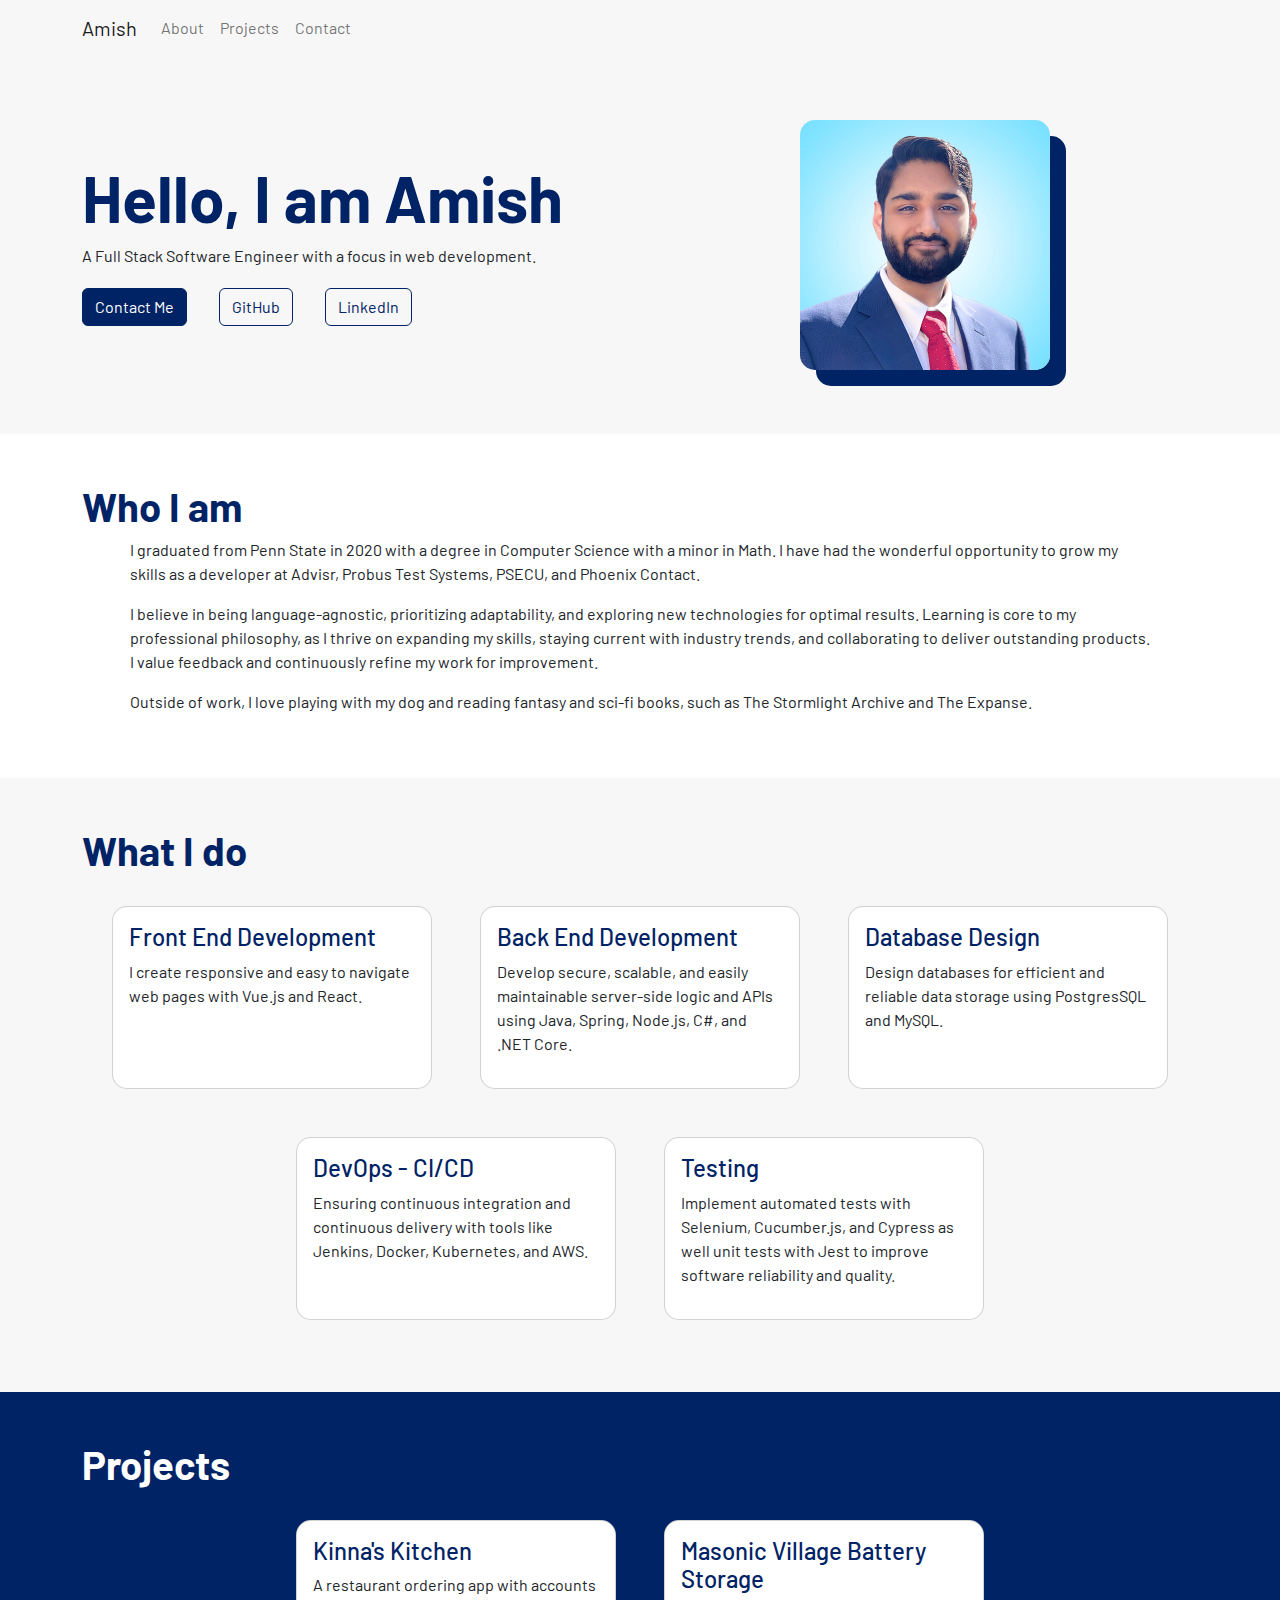
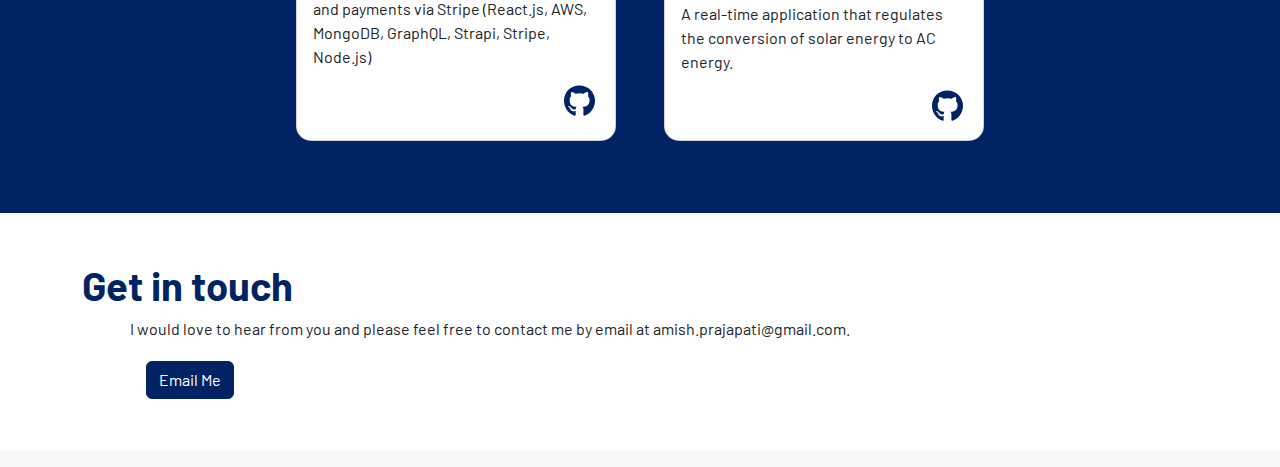
==== commit 3e09e082: "Updates" ====
--- a/index.html
+++ b/index.html
@@ -1 +1 @@
-<!DOCTYPE html><html><head><meta charSet="utf-8"/><meta name="viewport" content="width=device-width"/><title>Amish Prajapati | Full Stack Software Engineer | Web Developer</title><meta name="description" content="A Full Stack Software Engineer with a focus in web development."/><meta property="og:title" content="Amish Prajapati | Full Stack Software Engineer | Web Developer"/><meta property="og:description" content="A Full Stack Software Engineer with a focus in web development."/><meta property="og:image" content="/_next/static/media/profile.7650e3c0.png"/><meta property="og:type" content="website"/><meta name="next-head-count" content="8"/><link rel="preload" href="/_next/static/css/49a6099f6799480f.css" as="style"/><link rel="stylesheet" href="/_next/static/css/49a6099f6799480f.css" data-n-g=""/><noscript data-n-css=""></noscript><script defer="" nomodule="" src="/_next/static/chunks/polyfills-c67a75d1b6f99dc8.js"></script><script src="/_next/static/chunks/webpack-69bfa6990bb9e155.js" defer=""></script><script src="/_next/static/chunks/framework-7dc8a65f4a0cda33.js" defer=""></script><script src="/_next/static/chunks/main-84ef8f6faac559d3.js" defer=""></script><script src="/_next/static/chunks/pages/_app-29bc13de28cf3fe8.js" defer=""></script><script src="/_next/static/chunks/2cca2479-0b9010b19bee902e.js" defer=""></script><script src="/_next/static/chunks/574-2538001f65255a58.js" defer=""></script><script src="/_next/static/chunks/603-ee7dd379760e349b.js" defer=""></script><script src="/_next/static/chunks/pages/index-b92c505ffea63fda.js" defer=""></script><script src="/_next/static/3Va-01uq39FI0SkA3np3D/_buildManifest.js" defer=""></script><script src="/_next/static/3Va-01uq39FI0SkA3np3D/_ssgManifest.js" defer=""></script></head><body><div id="__next"><nav class="navbar navbar-expand-sm navbar-light bg-secondary"><div class="container"><a class="navbar-brand" href="/"><span class="">Amish</span></a><button class="custom-toggler navbar-toggler" type="button" data-toggle="collapse" data-target="#navbarsExample09" aria-controls="navbarsExample09" aria-expanded="false" aria-label="Toggle navigation"><span class="navbar-toggler-icon"></span></button><div class="collapse navbar-collapse" id="navbarsExample09"><div class="navbar-nav"><a class="nav-link" href="/#about">About</a><a class="nav-link" href="/#projects">Projects</a><a class="nav-link" href="/#contact">Contact</a></div></div></div></nav><div class="bg-secondary py-5 px-5"><div class="container"><div class=" row align-items-center"><div class="col-sm-6"><h1 class="text-primary fw-bold display-3">Hello, I am Amish</h1><p>A Full Stack Software Engineer with a focus in web development.</p><div class="text-left"><a class="btn btn-primary my-1 me-3" href="/#contact">Contact Me</a><a target="_blank" rel="noreferrer" class="btn btn-outline-primary my-1 mx-3" href="https://github.com/amishpr/">GitHub</a><a target="_blank" rel="noreferrer" class="btn btn-outline-primary my-1 mx-3" href="https://www.linkedin.com/in/amish-prajapati/">LinkedIn</a></div></div><div class="col-sm-6 text-center"><img class="img-fluid my-3 card-image" width="250" height="250" src="/_next/static/media/profile.7650e3c0.png" alt="profile of Amish Prajapati"/></div></div></div></div><div id="about" class="bg-white py-5 px-5"><div class="container"><h1 class="text-primary fw-bold">Who I am</h1><div class="px-sm-5"><p>I graduated from Penn State in 2020 with a degree in Computer Science with a minor in Math. I have had the wonderful opportunity to grow my skills as a developer at Advisr, Probus Test Systems, PSECU, and Phoenix Contact.</p><p>I believe in being language-agnostic, prioritizing adaptability, and exploring new technologies for optimal results. Learning is core to my professional philosophy, as I thrive on expanding my skills, staying current with industry trends, and collaborating to deliver outstanding products. I value feedback and continuously refine my work for improvement.</p><p>Outside of work, I love playing with my dog and reading fantasy and sci-fi books, such as The Stormlight Archive and The Expanse.</p></div></div></div><div id="skills" class="bg-secondary py-5 px-5"><div class="container"><h1 class="text-primary fw-bold">What I do</h1><div class="d-flex flex-row flex-wrap justify-content-center"><div class="card py-3 px-3 mx-sm-4 my-4 card-work" style="width:20rem"><h4 class="text-primary">Front End Development</h4><p class="text-dark">I create responsive and easy to navigate web pages with Vue.js and React.</p><div class="text-end"></div></div><div class="card py-3 px-3 mx-sm-4 my-4 card-work" style="width:20rem"><h4 class="text-primary">Back End Development</h4><p class="text-dark">Develop secure, scalable, and easily maintainable server-side logic and APIs using Java, Spring, Node.js, C#, and .NET Core.</p><div class="text-end"></div></div><div class="card py-3 px-3 mx-sm-4 my-4 card-work" style="width:20rem"><h4 class="text-primary">Database Design</h4><p class="text-dark">Design databases for efficient and reliable data storage using PostgresSQL and MySQL.</p><div class="text-end"></div></div><div class="card py-3 px-3 mx-sm-4 my-4 card-work" style="width:20rem"><h4 class="text-primary">DevOps - CI/CD</h4><p class="text-dark">Ensuring continuous integration and continuous delivery with tools like Jenkins, Docker, Kubernetes, and AWS.</p><div class="text-end"></div></div><div class="card py-3 px-3 mx-sm-4 my-4 card-work" style="width:20rem"><h4 class="text-primary">Testing</h4><p class="text-dark">Implement automated tests with Selenium, Cucumber.js, and Cypress as well unit tests with Jest to improve software reliability and quality.</p><div class="text-end"></div></div></div></div></div><div id="projects" class="bg-primary py-5 px-5"><div class="container"><h1 class="text-light fw-bold">Projects</h1><div class="d-flex flex-row flex-wrap justify-content-center"><div class="card py-3 px-3 mx-sm-4 my-4 card-work" style="width:20rem"><h4 class="text-primary">Kinna&#x27;s Kitchen</h4><p class="text-dark">A restaurant ordering app with accounts and payments via Stripe (React.js, AWS, MongoDB, GraphQL, Strapi, Stripe, Node.js)</p><div class="text-end"><a target="_blank" rel="noreferrer" href="https://github.com/amishpr/kinnas-kitchen"><svg aria-hidden="true" focusable="false" data-prefix="fab" data-icon="github" class="svg-inline--fa fa-github fa-2x icon-style mx-1" role="img" xmlns="http://www.w3.org/2000/svg" viewBox="0 0 496 512"><path fill="currentColor" d="M165.9 397.4c0 2-2.3 3.6-5.2 3.6-3.3.3-5.6-1.3-5.6-3.6 0-2 2.3-3.6 5.2-3.6 3-.3 5.6 1.3 5.6 3.6zm-31.1-4.5c-.7 2 1.3 4.3 4.3 4.9 2.6 1 5.6 0 6.2-2s-1.3-4.3-4.3-5.2c-2.6-.7-5.5.3-6.2 2.3zm44.2-1.7c-2.9.7-4.9 2.6-4.6 4.9.3 2 2.9 3.3 5.9 2.6 2.9-.7 4.9-2.6 4.6-4.6-.3-1.9-3-3.2-5.9-2.9zM244.8 8C106.1 8 0 113.3 0 252c0 110.9 69.8 205.8 169.5 239.2 12.8 2.3 17.3-5.6 17.3-12.1 0-6.2-.3-40.4-.3-61.4 0 0-70 15-84.7-29.8 0 0-11.4-29.1-27.8-36.6 0 0-22.9-15.7 1.6-15.4 0 0 24.9 2 38.6 25.8 21.9 38.6 58.6 27.5 72.9 20.9 2.3-16 8.8-27.1 16-33.7-55.9-6.2-112.3-14.3-112.3-110.5 0-27.5 7.6-41.3 23.6-58.9-2.6-6.5-11.1-33.3 2.6-67.9 20.9-6.5 69 27 69 27 20-5.6 41.5-8.5 62.8-8.5s42.8 2.9 62.8 8.5c0 0 48.1-33.6 69-27 13.7 34.7 5.2 61.4 2.6 67.9 16 17.7 25.8 31.5 25.8 58.9 0 96.5-58.9 104.2-114.8 110.5 9.2 7.9 17 22.9 17 46.4 0 33.7-.3 75.4-.3 83.6 0 6.5 4.6 14.4 17.3 12.1C428.2 457.8 496 362.9 496 252 496 113.3 383.5 8 244.8 8zM97.2 352.9c-1.3 1-1 3.3.7 5.2 1.6 1.6 3.9 2.3 5.2 1 1.3-1 1-3.3-.7-5.2-1.6-1.6-3.9-2.3-5.2-1zm-10.8-8.1c-.7 1.3.3 2.9 2.3 3.9 1.6 1 3.6.7 4.3-.7.7-1.3-.3-2.9-2.3-3.9-2-.6-3.6-.3-4.3.7zm32.4 35.6c-1.6 1.3-1 4.3 1.3 6.2 2.3 2.3 5.2 2.6 6.5 1 1.3-1.3.7-4.3-1.3-6.2-2.2-2.3-5.2-2.6-6.5-1zm-11.4-14.7c-1.6 1-1.6 3.6 0 5.9 1.6 2.3 4.3 3.3 5.6 2.3 1.6-1.3 1.6-3.9 0-6.2-1.4-2.3-4-3.3-5.6-2z"></path></svg></a></div></div><div class="card py-3 px-3 mx-sm-4 my-4 card-work" style="width:20rem"><h4 class="text-primary">Masonic Village Battery Storage</h4><p class="text-dark">A real-time application that regulates the conversion of solar energy to AC energy.</p><div class="text-end"><a target="_blank" rel="noreferrer" href="https://amishpr.github.io/Masonic-Village-Battery-Storage/"><svg aria-hidden="true" focusable="false" data-prefix="fab" data-icon="github" class="svg-inline--fa fa-github fa-2x icon-style mx-1" role="img" xmlns="http://www.w3.org/2000/svg" viewBox="0 0 496 512"><path fill="currentColor" d="M165.9 397.4c0 2-2.3 3.6-5.2 3.6-3.3.3-5.6-1.3-5.6-3.6 0-2 2.3-3.6 5.2-3.6 3-.3 5.6 1.3 5.6 3.6zm-31.1-4.5c-.7 2 1.3 4.3 4.3 4.9 2.6 1 5.6 0 6.2-2s-1.3-4.3-4.3-5.2c-2.6-.7-5.5.3-6.2 2.3zm44.2-1.7c-2.9.7-4.9 2.6-4.6 4.9.3 2 2.9 3.3 5.9 2.6 2.9-.7 4.9-2.6 4.6-4.6-.3-1.9-3-3.2-5.9-2.9zM244.8 8C106.1 8 0 113.3 0 252c0 110.9 69.8 205.8 169.5 239.2 12.8 2.3 17.3-5.6 17.3-12.1 0-6.2-.3-40.4-.3-61.4 0 0-70 15-84.7-29.8 0 0-11.4-29.1-27.8-36.6 0 0-22.9-15.7 1.6-15.4 0 0 24.9 2 38.6 25.8 21.9 38.6 58.6 27.5 72.9 20.9 2.3-16 8.8-27.1 16-33.7-55.9-6.2-112.3-14.3-112.3-110.5 0-27.5 7.6-41.3 23.6-58.9-2.6-6.5-11.1-33.3 2.6-67.9 20.9-6.5 69 27 69 27 20-5.6 41.5-8.5 62.8-8.5s42.8 2.9 62.8 8.5c0 0 48.1-33.6 69-27 13.7 34.7 5.2 61.4 2.6 67.9 16 17.7 25.8 31.5 25.8 58.9 0 96.5-58.9 104.2-114.8 110.5 9.2 7.9 17 22.9 17 46.4 0 33.7-.3 75.4-.3 83.6 0 6.5 4.6 14.4 17.3 12.1C428.2 457.8 496 362.9 496 252 496 113.3 383.5 8 244.8 8zM97.2 352.9c-1.3 1-1 3.3.7 5.2 1.6 1.6 3.9 2.3 5.2 1 1.3-1 1-3.3-.7-5.2-1.6-1.6-3.9-2.3-5.2-1zm-10.8-8.1c-.7 1.3.3 2.9 2.3 3.9 1.6 1 3.6.7 4.3-.7.7-1.3-.3-2.9-2.3-3.9-2-.6-3.6-.3-4.3.7zm32.4 35.6c-1.6 1.3-1 4.3 1.3 6.2 2.3 2.3 5.2 2.6 6.5 1 1.3-1.3.7-4.3-1.3-6.2-2.2-2.3-5.2-2.6-6.5-1zm-11.4-14.7c-1.6 1-1.6 3.6 0 5.9 1.6 2.3 4.3 3.3 5.6 2.3 1.6-1.3 1.6-3.9 0-6.2-1.4-2.3-4-3.3-5.6-2z"></path></svg></a></div></div></div></div></div><div id="contact" class="bg-white py-5 px-5"><div class="container"><h1 class="text-primary fw-bold">Get in touch</h1><div class="px-sm-5"><p>I would love to hear from you and please feel free to contact me by email at amish.prajapati@gmail.com.</p><div class=""><a class="btn btn-primary my-1 mx-3" href="mailto:amish.prajapati@gmail.com">Email Me</a></div></div></div></div><footer class="bg-secondary text-center py-2 px-5"><div class="container text-muted"><small>© 2021 <!-- --> <a href="https://github.com/hashirshoaeb">hashirshoaeb</a>. Open sourced with love under <!-- --> <a href="https://github.com/hashirshoaeb/portfolio/blob/main/LICENSE">MIT</a> <!-- --> License</small></div></footer></div><script id="__NEXT_DATA__" type="application/json">{"props":{"pageProps":{}},"page":"/","query":{},"buildId":"3Va-01uq39FI0SkA3np3D","nextExport":true,"autoExport":true,"isFallback":false,"scriptLoader":[]}</script></body></html>+<!DOCTYPE html><html><head><meta charSet="utf-8"/><meta name="viewport" content="width=device-width"/><title>Amish Prajapati | Full Stack Software Engineer | Web Developer</title><meta name="description" content="A Full Stack Software Engineer with a focus in web development."/><meta property="og:title" content="Amish Prajapati | Full Stack Software Engineer | Web Developer"/><meta property="og:description" content="A Full Stack Software Engineer with a focus in web development."/><meta property="og:image" content="/_next/static/media/profile.7650e3c0.png"/><meta property="og:type" content="website"/><meta name="next-head-count" content="8"/><link rel="preload" href="/_next/static/css/49a6099f6799480f.css" as="style"/><link rel="stylesheet" href="/_next/static/css/49a6099f6799480f.css" data-n-g=""/><noscript data-n-css=""></noscript><script defer="" nomodule="" src="/_next/static/chunks/polyfills-c67a75d1b6f99dc8.js"></script><script src="/_next/static/chunks/webpack-69bfa6990bb9e155.js" defer=""></script><script src="/_next/static/chunks/framework-7dc8a65f4a0cda33.js" defer=""></script><script src="/_next/static/chunks/main-84ef8f6faac559d3.js" defer=""></script><script src="/_next/static/chunks/pages/_app-29bc13de28cf3fe8.js" defer=""></script><script src="/_next/static/chunks/2cca2479-0b9010b19bee902e.js" defer=""></script><script src="/_next/static/chunks/574-2538001f65255a58.js" defer=""></script><script src="/_next/static/chunks/603-ee7dd379760e349b.js" defer=""></script><script src="/_next/static/chunks/pages/index-8f3e6005116d6a14.js" defer=""></script><script src="/_next/static/reBZ73-WaGDC9T4DnTden/_buildManifest.js" defer=""></script><script src="/_next/static/reBZ73-WaGDC9T4DnTden/_ssgManifest.js" defer=""></script></head><body><div id="__next"><nav class="navbar navbar-expand-sm navbar-light bg-secondary"><div class="container"><a class="navbar-brand" href="/"><span class="">Amish</span></a><button class="custom-toggler navbar-toggler" type="button" data-toggle="collapse" data-target="#navbarsExample09" aria-controls="navbarsExample09" aria-expanded="false" aria-label="Toggle navigation"><span class="navbar-toggler-icon"></span></button><div class="collapse navbar-collapse" id="navbarsExample09"><div class="navbar-nav"><a class="nav-link" href="/#about">About</a><a class="nav-link" href="/#projects">Projects</a><a class="nav-link" href="/#contact">Contact</a></div></div></div></nav><div class="bg-secondary py-5 px-5"><div class="container"><div class=" row align-items-center"><div class="col-sm-6"><h1 class="text-primary fw-bold display-3">Hello, I am Amish</h1><p>A Full Stack Software Engineer with a focus in web development.</p><div class="text-left"><a class="btn btn-primary my-1 me-3" href="/#contact">Contact Me</a><a target="_blank" rel="noreferrer" class="btn btn-outline-primary my-1 mx-3" href="https://github.com/amishpr/">GitHub</a><a target="_blank" rel="noreferrer" class="btn btn-outline-primary my-1 mx-3" href="https://www.linkedin.com/in/amish-prajapati/">LinkedIn</a></div></div><div class="col-sm-6 text-center"><img class="img-fluid my-3 card-image" width="250" height="250" src="/_next/static/media/profile.7650e3c0.png" alt="profile of Amish Prajapati"/></div></div></div></div><div id="about" class="bg-white py-5 px-5"><div class="container"><h1 class="text-primary fw-bold">Who I am</h1><div class="px-sm-5"><p>I graduated from Penn State in 2020 with a degree in Computer Science with a minor in Math. I have had the wonderful opportunity to grow my skills as a developer at Advisr, Probus Test Systems, PSECU, and Phoenix Contact.</p><p>I believe in being language-agnostic, prioritizing adaptability, and exploring new technologies for optimal results. Learning is core to my professional philosophy, as I thrive on expanding my skills, staying current with industry trends, and collaborating to deliver outstanding products. I value feedback and continuously refine my work for improvement.</p><p>Outside of work, I love playing with my dog and reading fantasy and sci-fi books, such as The Stormlight Archive and The Expanse.</p></div></div></div><div id="skills" class="bg-secondary py-5 px-5"><div class="container"><h1 class="text-primary fw-bold">What I do</h1><div class="d-flex flex-row flex-wrap justify-content-center"><div class="card py-3 px-3 mx-sm-4 my-4 card-work" style="width:20rem"><h4 class="text-primary">Front End Development</h4><p class="text-dark">I create responsive and easy to navigate web pages with Vue.js and React.</p><div class="text-end"></div></div><div class="card py-3 px-3 mx-sm-4 my-4 card-work" style="width:20rem"><h4 class="text-primary">Back End Development</h4><p class="text-dark">Develop secure, scalable, and easily maintainable server-side logic and APIs using Java, Spring, Node.js, C#, and .NET Core.</p><div class="text-end"></div></div><div class="card py-3 px-3 mx-sm-4 my-4 card-work" style="width:20rem"><h4 class="text-primary">Database Design</h4><p class="text-dark">Design databases for efficient and reliable data storage using PostgresSQL and MySQL.</p><div class="text-end"></div></div><div class="card py-3 px-3 mx-sm-4 my-4 card-work" style="width:20rem"><h4 class="text-primary">DevOps - CI/CD</h4><p class="text-dark">Ensuring continuous integration and continuous delivery with tools like Jenkins, Docker, Kubernetes, and AWS.</p><div class="text-end"></div></div><div class="card py-3 px-3 mx-sm-4 my-4 card-work" style="width:20rem"><h4 class="text-primary">Testing</h4><p class="text-dark">Implement automated tests with Selenium, Cucumber.js, and Cypress as well unit tests with Jest to improve software reliability and quality.</p><div class="text-end"></div></div></div></div></div><div id="projects" class="bg-primary py-5 px-5"><div class="container"><h1 class="text-light fw-bold">Projects</h1><div class="d-flex flex-row flex-wrap justify-content-center"><div class="card py-3 px-3 mx-sm-4 my-4 card-work" style="width:20rem"><h4 class="text-primary">Kinna&#x27;s Kitchen</h4><p class="text-dark">A restaurant ordering app with accounts and payments via Stripe (React.js, AWS, MongoDB, GraphQL, Strapi, Stripe, Node.js)</p><div class="text-end"><a target="_blank" rel="noreferrer" href="https://github.com/amishpr/kinnas-kitchen"><svg aria-hidden="true" focusable="false" data-prefix="fab" data-icon="github" class="svg-inline--fa fa-github fa-2x icon-style mx-1" role="img" xmlns="http://www.w3.org/2000/svg" viewBox="0 0 496 512"><path fill="currentColor" d="M165.9 397.4c0 2-2.3 3.6-5.2 3.6-3.3.3-5.6-1.3-5.6-3.6 0-2 2.3-3.6 5.2-3.6 3-.3 5.6 1.3 5.6 3.6zm-31.1-4.5c-.7 2 1.3 4.3 4.3 4.9 2.6 1 5.6 0 6.2-2s-1.3-4.3-4.3-5.2c-2.6-.7-5.5.3-6.2 2.3zm44.2-1.7c-2.9.7-4.9 2.6-4.6 4.9.3 2 2.9 3.3 5.9 2.6 2.9-.7 4.9-2.6 4.6-4.6-.3-1.9-3-3.2-5.9-2.9zM244.8 8C106.1 8 0 113.3 0 252c0 110.9 69.8 205.8 169.5 239.2 12.8 2.3 17.3-5.6 17.3-12.1 0-6.2-.3-40.4-.3-61.4 0 0-70 15-84.7-29.8 0 0-11.4-29.1-27.8-36.6 0 0-22.9-15.7 1.6-15.4 0 0 24.9 2 38.6 25.8 21.9 38.6 58.6 27.5 72.9 20.9 2.3-16 8.8-27.1 16-33.7-55.9-6.2-112.3-14.3-112.3-110.5 0-27.5 7.6-41.3 23.6-58.9-2.6-6.5-11.1-33.3 2.6-67.9 20.9-6.5 69 27 69 27 20-5.6 41.5-8.5 62.8-8.5s42.8 2.9 62.8 8.5c0 0 48.1-33.6 69-27 13.7 34.7 5.2 61.4 2.6 67.9 16 17.7 25.8 31.5 25.8 58.9 0 96.5-58.9 104.2-114.8 110.5 9.2 7.9 17 22.9 17 46.4 0 33.7-.3 75.4-.3 83.6 0 6.5 4.6 14.4 17.3 12.1C428.2 457.8 496 362.9 496 252 496 113.3 383.5 8 244.8 8zM97.2 352.9c-1.3 1-1 3.3.7 5.2 1.6 1.6 3.9 2.3 5.2 1 1.3-1 1-3.3-.7-5.2-1.6-1.6-3.9-2.3-5.2-1zm-10.8-8.1c-.7 1.3.3 2.9 2.3 3.9 1.6 1 3.6.7 4.3-.7.7-1.3-.3-2.9-2.3-3.9-2-.6-3.6-.3-4.3.7zm32.4 35.6c-1.6 1.3-1 4.3 1.3 6.2 2.3 2.3 5.2 2.6 6.5 1 1.3-1.3.7-4.3-1.3-6.2-2.2-2.3-5.2-2.6-6.5-1zm-11.4-14.7c-1.6 1-1.6 3.6 0 5.9 1.6 2.3 4.3 3.3 5.6 2.3 1.6-1.3 1.6-3.9 0-6.2-1.4-2.3-4-3.3-5.6-2z"></path></svg></a></div></div><div class="card py-3 px-3 mx-sm-4 my-4 card-work" style="width:20rem"><h4 class="text-primary">Masonic Village Battery Storage</h4><p class="text-dark">A real-time application that regulates the conversion of solar energy to AC energy.</p><div class="text-end"><a target="_blank" rel="noreferrer" href="https://amishpr.github.io/Masonic-Village-Battery-Storage/"><svg aria-hidden="true" focusable="false" data-prefix="fab" data-icon="github" class="svg-inline--fa fa-github fa-2x icon-style mx-1" role="img" xmlns="http://www.w3.org/2000/svg" viewBox="0 0 496 512"><path fill="currentColor" d="M165.9 397.4c0 2-2.3 3.6-5.2 3.6-3.3.3-5.6-1.3-5.6-3.6 0-2 2.3-3.6 5.2-3.6 3-.3 5.6 1.3 5.6 3.6zm-31.1-4.5c-.7 2 1.3 4.3 4.3 4.9 2.6 1 5.6 0 6.2-2s-1.3-4.3-4.3-5.2c-2.6-.7-5.5.3-6.2 2.3zm44.2-1.7c-2.9.7-4.9 2.6-4.6 4.9.3 2 2.9 3.3 5.9 2.6 2.9-.7 4.9-2.6 4.6-4.6-.3-1.9-3-3.2-5.9-2.9zM244.8 8C106.1 8 0 113.3 0 252c0 110.9 69.8 205.8 169.5 239.2 12.8 2.3 17.3-5.6 17.3-12.1 0-6.2-.3-40.4-.3-61.4 0 0-70 15-84.7-29.8 0 0-11.4-29.1-27.8-36.6 0 0-22.9-15.7 1.6-15.4 0 0 24.9 2 38.6 25.8 21.9 38.6 58.6 27.5 72.9 20.9 2.3-16 8.8-27.1 16-33.7-55.9-6.2-112.3-14.3-112.3-110.5 0-27.5 7.6-41.3 23.6-58.9-2.6-6.5-11.1-33.3 2.6-67.9 20.9-6.5 69 27 69 27 20-5.6 41.5-8.5 62.8-8.5s42.8 2.9 62.8 8.5c0 0 48.1-33.6 69-27 13.7 34.7 5.2 61.4 2.6 67.9 16 17.7 25.8 31.5 25.8 58.9 0 96.5-58.9 104.2-114.8 110.5 9.2 7.9 17 22.9 17 46.4 0 33.7-.3 75.4-.3 83.6 0 6.5 4.6 14.4 17.3 12.1C428.2 457.8 496 362.9 496 252 496 113.3 383.5 8 244.8 8zM97.2 352.9c-1.3 1-1 3.3.7 5.2 1.6 1.6 3.9 2.3 5.2 1 1.3-1 1-3.3-.7-5.2-1.6-1.6-3.9-2.3-5.2-1zm-10.8-8.1c-.7 1.3.3 2.9 2.3 3.9 1.6 1 3.6.7 4.3-.7.7-1.3-.3-2.9-2.3-3.9-2-.6-3.6-.3-4.3.7zm32.4 35.6c-1.6 1.3-1 4.3 1.3 6.2 2.3 2.3 5.2 2.6 6.5 1 1.3-1.3.7-4.3-1.3-6.2-2.2-2.3-5.2-2.6-6.5-1zm-11.4-14.7c-1.6 1-1.6 3.6 0 5.9 1.6 2.3 4.3 3.3 5.6 2.3 1.6-1.3 1.6-3.9 0-6.2-1.4-2.3-4-3.3-5.6-2z"></path></svg></a></div></div></div></div></div><div id="contact" class="bg-white py-5 px-5"><div class="container"><h1 class="text-primary fw-bold">Get in touch</h1><div class="px-sm-5"><p>I would love to hear from you and please feel free to contact me by email at amish.prajapati@gmail.com.</p><div class=""><a class="btn btn-primary my-1 mx-3" href="mailto:amish.prajapati@gmail.com">Email Me</a></div></div></div></div><footer class="bg-secondary text-center py-2 px-5"><div class="container text-muted"></div></footer></div><script id="__NEXT_DATA__" type="application/json">{"props":{"pageProps":{}},"page":"/","query":{},"buildId":"reBZ73-WaGDC9T4DnTden","nextExport":true,"autoExport":true,"isFallback":false,"scriptLoader":[]}</script></body></html>